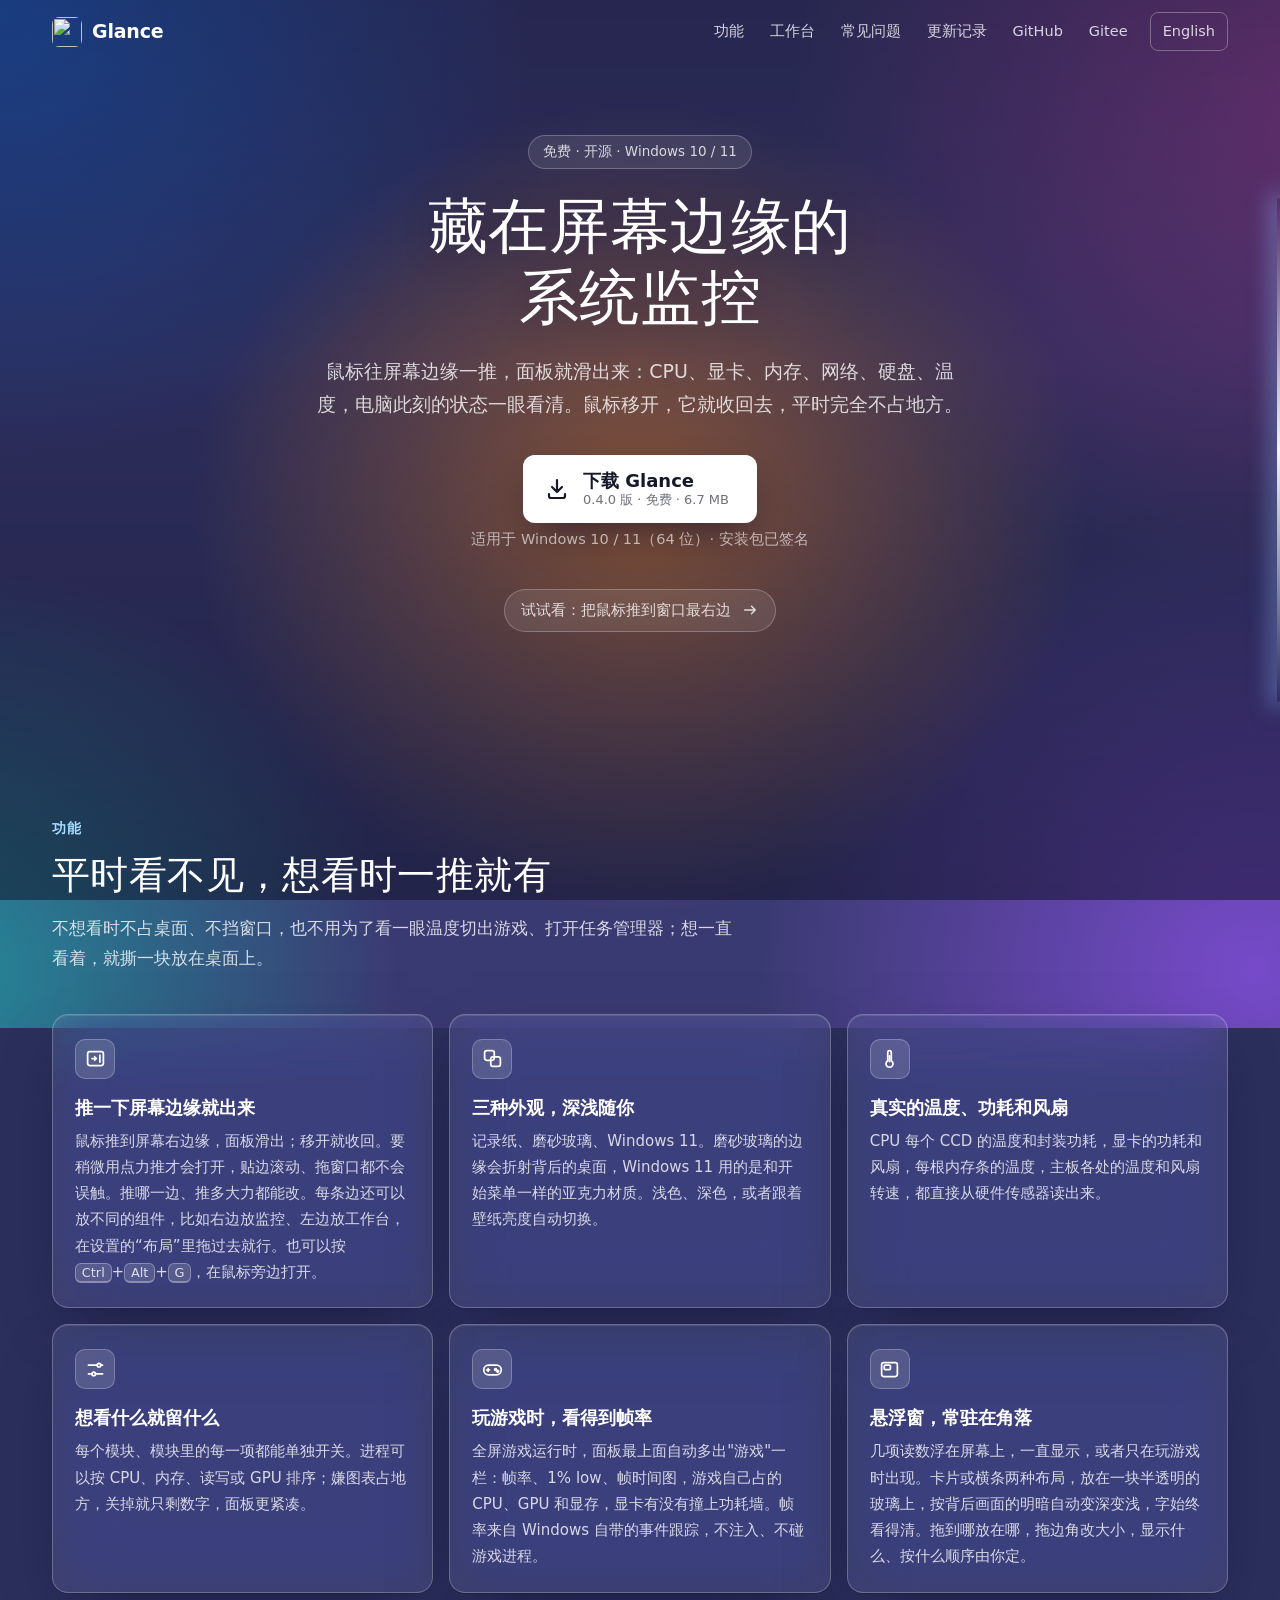
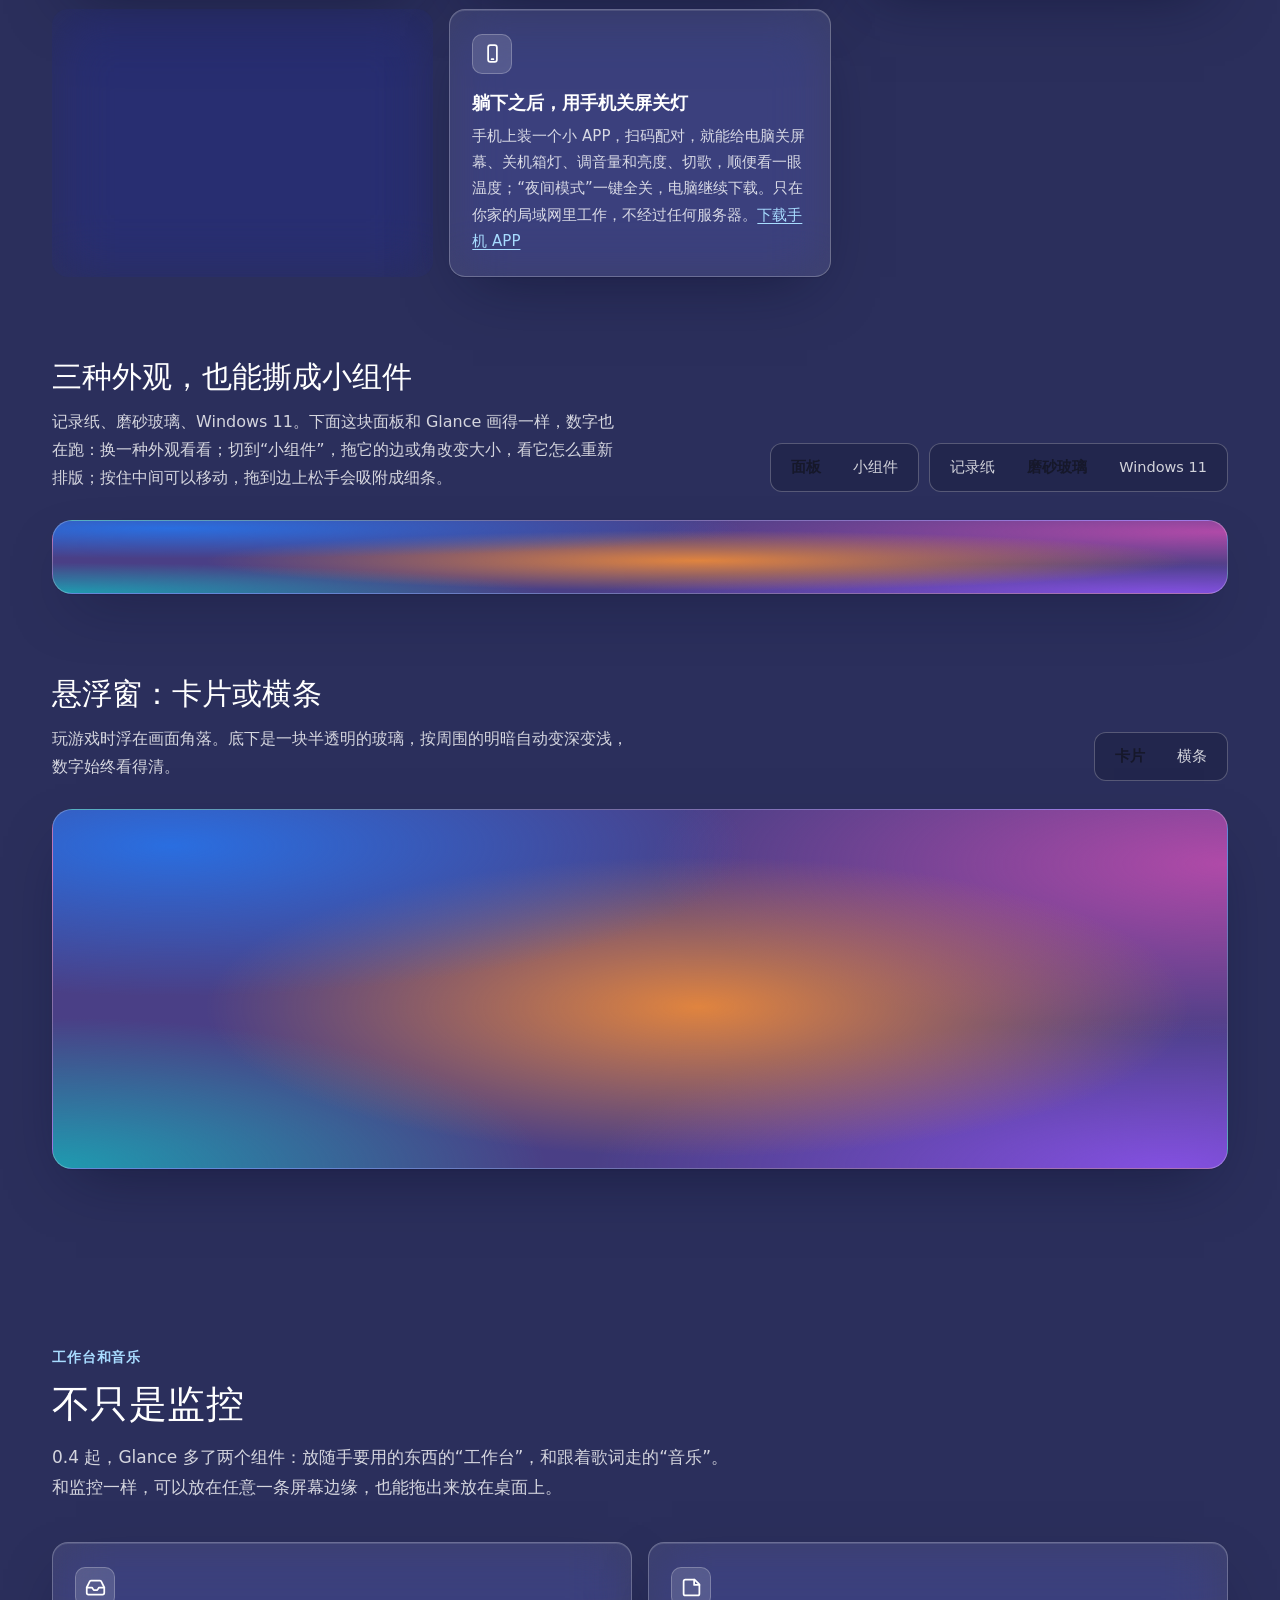
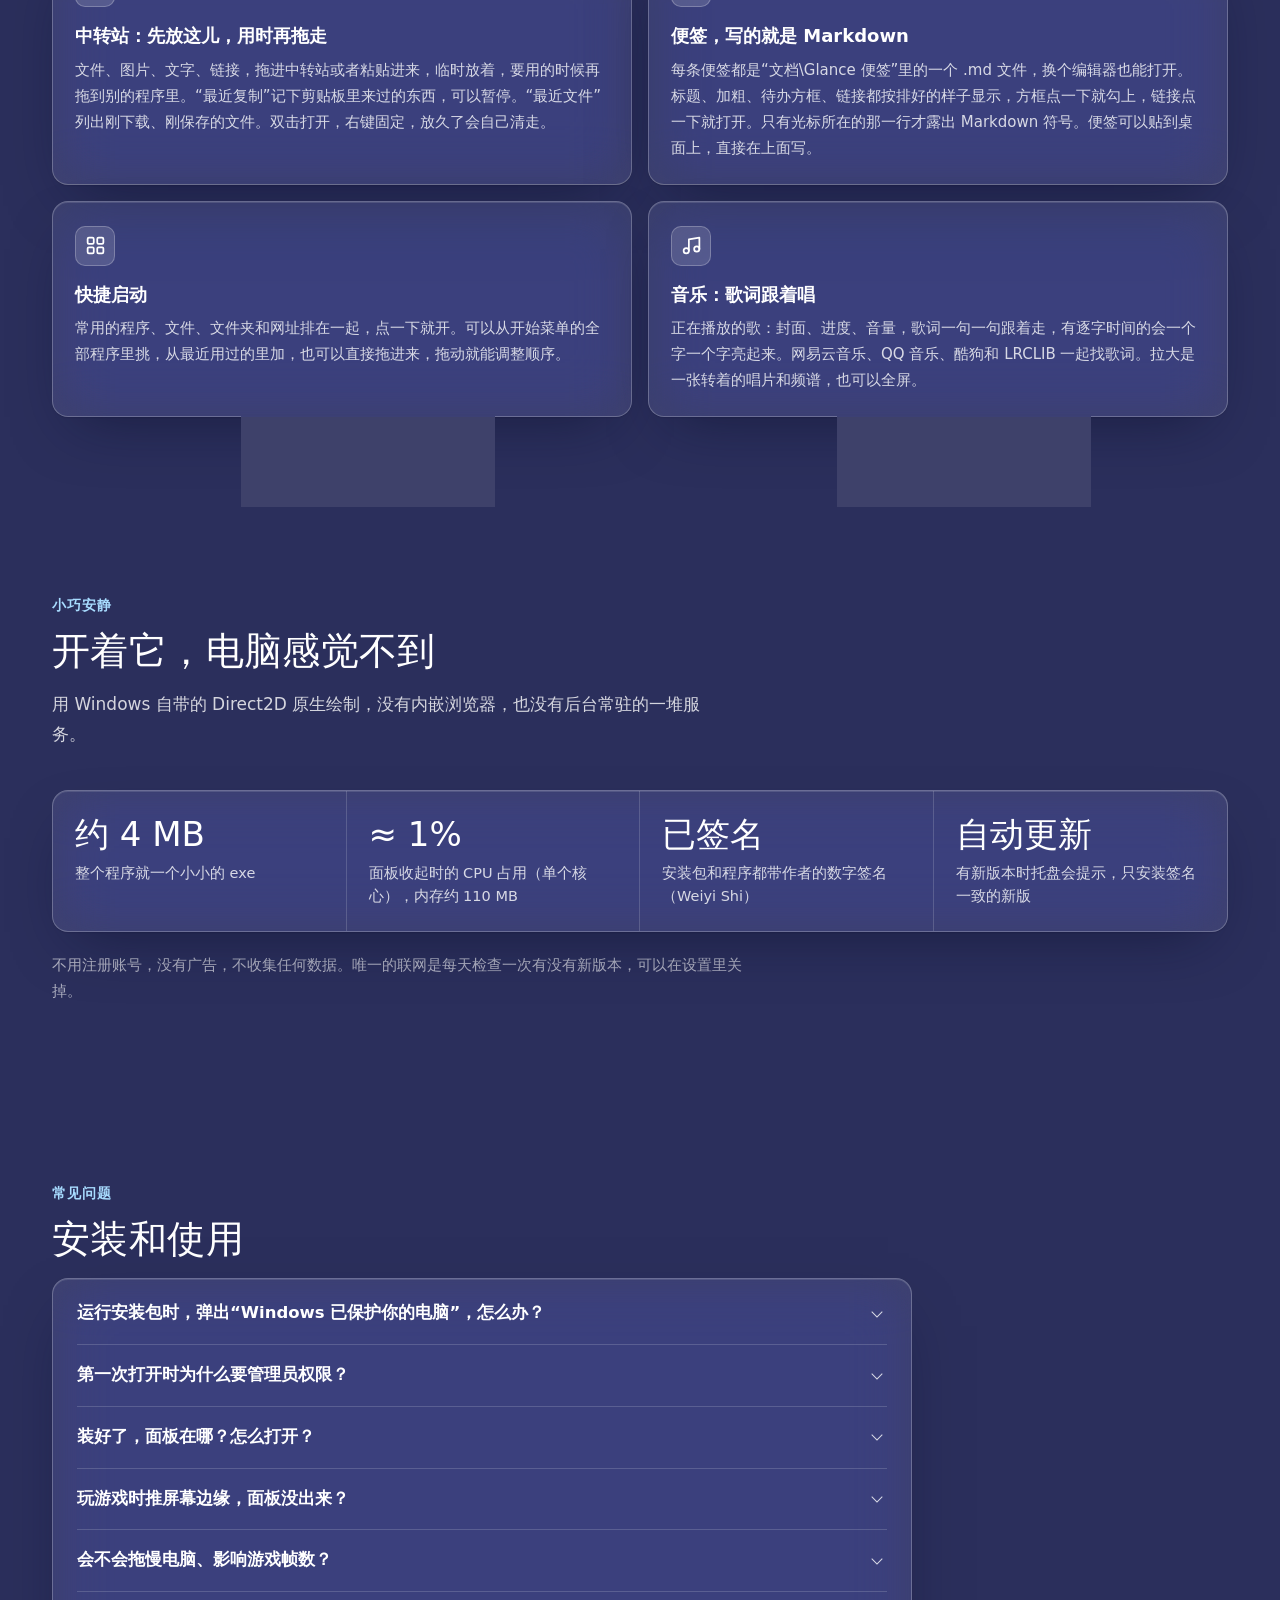
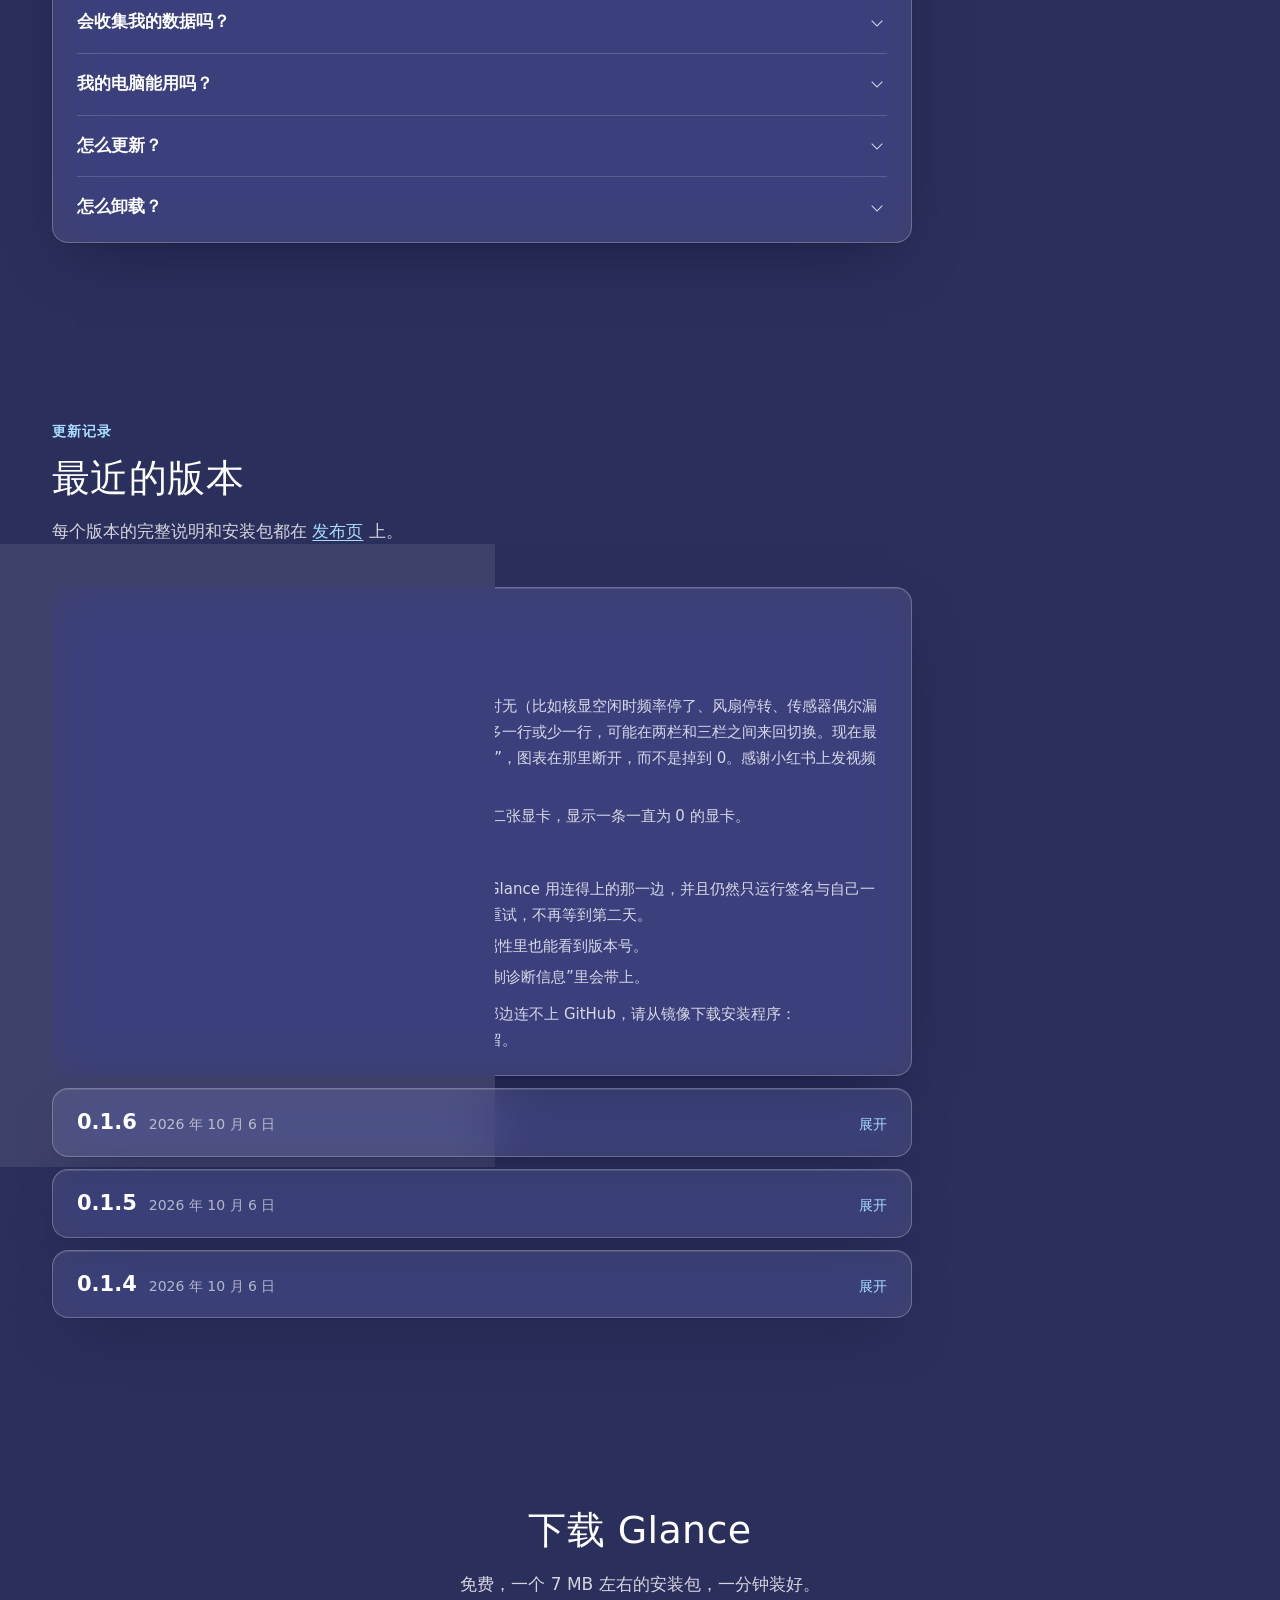
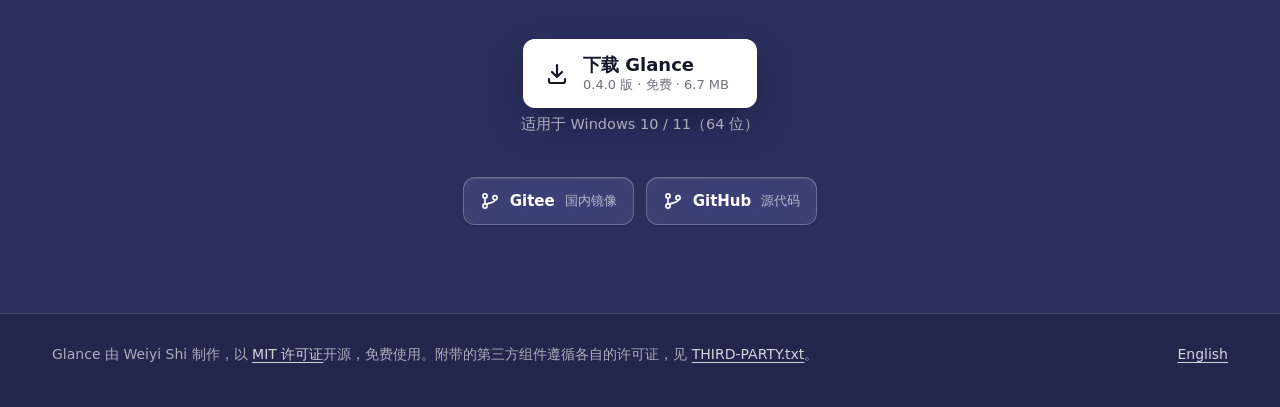
==== website/index.html @ 3aa386a2 "The site tells of the workbench and music: the station, notes, quick launch and what plays, each edg" ====
<!doctype html>
<html lang="zh-CN">
<head>
<meta charset="utf-8">
<meta name="viewport" content="width=device-width, initial-scale=1">
<title>Glance：藏在屏幕边缘的系统监控 · 免费下载</title>
<meta name="description" content="Glance 是一个免费、开源的 Windows 系统监控：鼠标推到屏幕边缘，面板滑出，CPU、显卡、内存、网络、硬盘和温度一眼看清；移开鼠标，面板收回。">
<meta name="theme-color" content="#2b2f5c">
<meta property="og:type" content="website">
<meta property="og:title" content="Glance：藏在屏幕边缘的系统监控">
<meta property="og:description" content="鼠标推到屏幕边缘，面板滑出；移开即收回。免费、开源，适用于 Windows 10 / 11。">
<link rel="icon" href="assets/img/icon.svg" type="image/svg+xml">
<link rel="icon" href="favicon.ico" sizes="32x32">
<link rel="apple-touch-icon" href="apple-touch-icon.png">
<link rel="preload" href="assets/fonts/archivo-600.woff2" as="font" type="font/woff2" crossorigin>
<script src="assets/lang.js?v=1"></script>
<link rel="stylesheet" href="assets/site.css?v=16">
<script src="assets/site.js?v=8" defer></script>
<script src="assets/demo.js?v=7" defer></script>
<script src="assets/widget.js?v=4" defer></script>
<script src="assets/overlay.js?v=4" defer></script>
</head>
<body>
<a class="skip" href="#main">跳到正文</a>

<header class="top">
  <div class="wrap">
    <a class="mark" href="./" aria-label="Glance 首页"><img src="assets/img/icon.svg" alt="" width="32" height="32">Glance</a>
    <nav class="nav" aria-label="页面导航">
      <a class="sec" href="#features">功能</a>
      <a class="sec" href="#workbench">工作台</a>
      <a class="sec" href="#faq">常见问题</a>
      <a class="sec" href="#changelog">更新记录</a>
      <a class="src" href="https://github.com/lulu-loopp/glance" rel="noopener">GitHub</a>
      <a class="src" href="https://gitee.com/lulu-loopp/glance" rel="noopener">Gitee</a>
      <a class="lang" href="en/" hreflang="en" lang="en">English</a>
    </nav>
  </div>
</header>

<main id="main">
  <div class="hero">
    <div class="wrap">
      <div class="hero-text">
        <p class="pill">免费 · 开源 · Windows 10 / 11</p>
        <h1>藏在屏幕边缘的<br>系统监控</h1>
        <p class="lede">鼠标往屏幕边缘一推，面板就滑出来：CPU、显卡、内存、网络、硬盘、温度，电脑此刻的状态一眼看清。鼠标移开，它就收回去，平时完全不占地方。</p>

        <div class="phone" role="note">
          <p><strong>Glance 是 Windows 电脑上的软件</strong>，手机上装不了。把这个网址复制下来，在电脑的浏览器里打开就能下载。</p>
          <span class="url" data-url>本页网址</span>
          <button class="copy" type="button" data-copy>复制网址</button>
          <p class="hint">在小红书里直接点下载一般没反应，用电脑打开最省事。</p>
          <p class="hint">电脑上已经装了 Glance，想用手机遥控它？<a href="app/">下载手机 APP</a></p>
        </div>

        <div class="get">
          <a class="btn btn-main" data-dl="primary" href="https://gitee.com/lulu-loopp/glance/releases">
            <svg viewBox="0 0 24 24" fill="none" stroke="currentColor" stroke-width="2.2" stroke-linecap="round" stroke-linejoin="round" aria-hidden="true"><path d="M12 3v12m0 0-5-5m5 5 5-5M4 17v2a2 2 0 0 0 2 2h12a2 2 0 0 0 2-2v-2"/></svg>
            <span class="t"><b>下载 Glance</b><small data-meta data-version="0.4.0" data-size="6.7 MB">0.4.0 版 · 免费 · 6.7 MB</small></span>
          </a>
          <p class="sys">适用于 Windows 10 / 11（64 位）· 安装包已签名</p>
          <p class="not-windows">Glance 目前只有 Windows 版，这台电脑装不了。可以把这个网址发到 Windows 电脑上再下载。</p>
        </div>
        <p class="try" data-edge-hint><span>试试看：把鼠标推到窗口最右边</span><svg viewBox="0 0 24 24" fill="none" stroke="currentColor" stroke-width="2" stroke-linecap="round" stroke-linejoin="round" aria-hidden="true"><path d="M5 12h14m0 0-5-5m5 5-5 5"/></svg></p>
        <button class="peek" type="button" data-peek>看看面板</button>
      </div>
    </div>
  </div>

  <section id="features">
    <div class="wrap">
      <p class="eyebrow">功能</p>
      <h2>平时看不见，想看时一推就有</h2>
      <p class="sub">不想看时不占桌面、不挡窗口，也不用为了看一眼温度切出游戏、打开任务管理器；想一直看着，就撕一块放在桌面上。</p>

      <ul class="features">
        <li class="feature">
          <div class="ic"><svg viewBox="0 0 24 24" fill="none" stroke="currentColor" stroke-width="2" stroke-linecap="round" stroke-linejoin="round" aria-hidden="true"><rect x="3" y="4" width="18" height="16" rx="2.5"/><path d="M17 8v8"/><path d="M8 12h5m0 0-2-2m2 2-2 2"/></svg></div>
          <h3>推一下屏幕边缘就出来</h3>
          <p>鼠标推到屏幕右边缘，面板滑出；移开就收回。要稍微用点力推才会打开，贴边滚动、拖窗口都不会误触。推哪一边、推多大力都能改。每条边还可以放不同的组件，比如右边放监控、左边放工作台，在设置的“布局”里拖过去就行。也可以按 <kbd>Ctrl</kbd>+<kbd>Alt</kbd>+<kbd>G</kbd>，在鼠标旁边打开。</p>
        </li>
        <li class="feature">
          <div class="ic"><svg viewBox="0 0 24 24" fill="none" stroke="currentColor" stroke-width="2" stroke-linecap="round" stroke-linejoin="round" aria-hidden="true"><rect x="3" y="3" width="11" height="11" rx="2.5"/><rect x="10" y="10" width="11" height="11" rx="2.5"/></svg></div>
          <h3>三种外观，深浅随你</h3>
          <p>记录纸、磨砂玻璃、Windows 11。磨砂玻璃的边缘会折射背后的桌面，Windows 11 用的是和开始菜单一样的亚克力材质。浅色、深色，或者跟着壁纸亮度自动切换。</p>
        </li>
        <li class="feature">
          <div class="ic"><svg viewBox="0 0 24 24" fill="none" stroke="currentColor" stroke-width="2" stroke-linecap="round" stroke-linejoin="round" aria-hidden="true"><path d="M10 14.5V5a2 2 0 1 1 4 0v9.5a4 4 0 1 1-4 0Z"/><path d="M12 15.5V9"/></svg></div>
          <h3>真实的温度、功耗和风扇</h3>
          <p>CPU 每个 CCD 的温度和封装功耗，显卡的功耗和风扇，每根内存条的温度，主板各处的温度和风扇转速，都直接从硬件传感器读出来。</p>
        </li>
        <li class="feature">
          <div class="ic"><svg viewBox="0 0 24 24" fill="none" stroke="currentColor" stroke-width="2" stroke-linecap="round" stroke-linejoin="round" aria-hidden="true"><path d="M4 7h10M18 7h2M4 17h4M12 17h8"/><circle cx="16" cy="7" r="2"/><circle cx="10" cy="17" r="2"/></svg></div>
          <h3>想看什么就留什么</h3>
          <p>每个模块、模块里的每一项都能单独开关。进程可以按 CPU、内存、读写或 GPU 排序；嫌图表占地方，关掉就只剩数字，面板更紧凑。</p>
        </li>
        <li class="feature">
          <div class="ic"><svg viewBox="0 0 24 24" fill="none" stroke="currentColor" stroke-width="2" stroke-linecap="round" stroke-linejoin="round" aria-hidden="true"><rect x="2" y="7" width="20" height="11" rx="5.5"/><path d="M7 11v3M5.5 12.5h3"/><circle cx="15.5" cy="12" r="1"/><circle cx="18" cy="14" r="1"/></svg></div>
          <h3>玩游戏时，看得到帧率</h3>
          <p>全屏游戏运行时，面板最上面自动多出"游戏"一栏：帧率、1% low、帧时间图，游戏自己占的 CPU、GPU 和显存，显卡有没有撞上功耗墙。帧率来自 Windows 自带的事件跟踪，不注入、不碰游戏进程。</p>
        </li>
        <li class="feature">
          <div class="ic"><svg viewBox="0 0 24 24" fill="none" stroke="currentColor" stroke-width="2" stroke-linecap="round" stroke-linejoin="round" aria-hidden="true"><rect x="3" y="4" width="18" height="16" rx="2.5"/><rect x="6" y="7" width="7" height="5" rx="1"/></svg></div>
          <h3>悬浮窗，常驻在角落</h3>
          <p>几项读数浮在屏幕上，一直显示，或者只在玩游戏时出现。卡片或横条两种布局，放在一块半透明的玻璃上，按背后画面的明暗自动变深变浅，字始终看得清。拖到哪放在哪，拖边角改大小，显示什么、按什么顺序由你定。</p>
        </li>
        <li class="feature">
          <div class="ic"><svg viewBox="0 0 24 24" fill="none" stroke="currentColor" stroke-width="2" stroke-linecap="round" stroke-linejoin="round" aria-hidden="true"><path d="M21 4v16"/><rect x="11" y="4" width="7" height="16" rx="2"/><rect x="2" y="9" width="7" height="6" rx="1.5"/></svg></div>
          <h3>撕一块放在桌面上</h3>
          <p>把面板从屏幕边缘拖开，它就变成留在桌面上的小组件。拖边角改大小，内容跟着空间重新排版，各种形态之间平滑过渡。拖到屏幕边上会提示停靠位置，松手就贴上去；甩出屏幕就收起。重启后还在原处。</p>
        </li>
        <li class="feature">
          <div class="ic"><svg viewBox="0 0 24 24" fill="none" stroke="currentColor" stroke-width="2" stroke-linecap="round" stroke-linejoin="round" aria-hidden="true"><rect x="7" y="2.5" width="10" height="19" rx="2.5"/><path d="M11 18.5h2"/></svg></div>
          <h3>躺下之后，用手机关屏关灯</h3>
          <p>手机上装一个小 APP，扫码配对，就能给电脑关屏幕、关机箱灯、调音量和亮度、切歌，顺便看一眼温度；“夜间模式”一键全关，电脑继续下载。只在你家的局域网里工作，不经过任何服务器。<a href="app/">下载手机 APP</a></p>
        </li>
      </ul>

      <div class="looks">
        <div class="looks-text">
          <div>
            <h3>三种外观，也能撕成小组件</h3>
            <p>记录纸、磨砂玻璃、Windows 11。下面这块面板和 Glance 画得一样，数字也在跑：换一种外观看看；切到“小组件”，拖它的边或角改变大小，看它怎么重新排版；按住中间可以移动，拖到边上松手会吸附成细条。</p>
          </div>
          <div class="segs">
          <div class="seg" role="group" aria-label="面板还是小组件" data-shape>
          <button type="button" data-shape="panel" aria-pressed="true">面板</button>
          <button type="button" data-shape="widget" aria-pressed="false">小组件</button>
          </div>
          <div class="seg" role="group" data-looks>
          <button type="button" data-look="paper" aria-pressed="false">记录纸</button>
          <button type="button" data-look="glass" aria-pressed="true">磨砂玻璃</button>
          <button type="button" data-look="win11" aria-pressed="false">Windows 11</button>
          </div>
          </div>
        </div>
        <div class="stage" data-demo></div>
        <div class="stage desk" data-widget aria-label="可调整大小的小组件演示" hidden></div>
      </div>

      <div class="looks">
        <div class="looks-text">
          <div>
            <h3>悬浮窗：卡片或横条</h3>
            <p>玩游戏时浮在画面角落。底下是一块半透明的玻璃，按周围的明暗自动变深变浅，数字始终看得清。</p>
          </div>
          <div class="seg" role="group" data-overlay-layout>
          <button type="button" data-layout="card" aria-pressed="true">卡片</button>
          <button type="button" data-layout="strip" aria-pressed="false">横条</button>
          </div>
        </div>
        <div class="stage scene" data-overlay-stage></div>
      </div>

    </div>
  </section>

  <section id="workbench">
    <div class="wrap">
      <p class="eyebrow">工作台和音乐</p>
      <h2>不只是监控</h2>
      <p class="sub">0.4 起，Glance 多了两个组件：放随手要用的东西的“工作台”，和跟着歌词走的“音乐”。和监控一样，可以放在任意一条屏幕边缘，也能拖出来放在桌面上。</p>

      <ul class="features pairs">
        <li class="feature">
          <div class="ic"><svg viewBox="0 0 24 24" fill="none" stroke="currentColor" stroke-width="2" stroke-linecap="round" stroke-linejoin="round" aria-hidden="true"><polyline points="22 12 16 12 14 15 10 15 8 12 2 12"/><path d="M5.45 5.11 2 12v6a2 2 0 0 0 2 2h16a2 2 0 0 0 2-2v-6l-3.45-6.89A2 2 0 0 0 16.76 4H7.24a2 2 0 0 0-1.79 1.11z"/></svg></div>
          <h3>中转站：先放这儿，用时再拖走</h3>
          <p>文件、图片、文字、链接，拖进中转站或者粘贴进来，临时放着，要用的时候再拖到别的程序里。“最近复制”记下剪贴板里来过的东西，可以暂停。“最近文件”列出刚下载、刚保存的文件。双击打开，右键固定，放久了会自己清走。</p>
        </li>
        <li class="feature">
          <div class="ic"><svg viewBox="0 0 24 24" fill="none" stroke="currentColor" stroke-width="2" stroke-linecap="round" stroke-linejoin="round" aria-hidden="true"><path d="M15.5 3H5a2 2 0 0 0-2 2v14c0 1.1.9 2 2 2h14a2 2 0 0 0 2-2V8.5L15.5 3Z"/><path d="M15 3v6h6"/></svg></div>
          <h3>便签，写的就是 Markdown</h3>
          <p>每条便签都是“文档\Glance 便签”里的一个 .md 文件，换个编辑器也能打开。标题、加粗、待办方框、链接都按排好的样子显示，方框点一下就勾上，链接点一下就打开。只有光标所在的那一行才露出 Markdown 符号。便签可以贴到桌面上，直接在上面写。</p>
        </li>
        <li class="feature">
          <div class="ic"><svg viewBox="0 0 24 24" fill="none" stroke="currentColor" stroke-width="2" stroke-linecap="round" stroke-linejoin="round" aria-hidden="true"><rect x="3" y="3" width="7" height="7" rx="1.5"/><rect x="14" y="3" width="7" height="7" rx="1.5"/><rect x="3" y="14" width="7" height="7" rx="1.5"/><rect x="14" y="14" width="7" height="7" rx="1.5"/></svg></div>
          <h3>快捷启动</h3>
          <p>常用的程序、文件、文件夹和网址排在一起，点一下就开。可以从开始菜单的全部程序里挑，从最近用过的里加，也可以直接拖进来，拖动就能调整顺序。</p>
        </li>
        <li class="feature">
          <div class="ic"><svg viewBox="0 0 24 24" fill="none" stroke="currentColor" stroke-width="2" stroke-linecap="round" stroke-linejoin="round" aria-hidden="true"><path d="M9 18V5l12-2v13"/><circle cx="6" cy="18" r="3"/><circle cx="18" cy="16" r="3"/></svg></div>
          <h3>音乐：歌词跟着唱</h3>
          <p>正在播放的歌：封面、进度、音量，歌词一句一句跟着走，有逐字时间的会一个字一个字亮起来。网易云音乐、QQ 音乐、酷狗和 LRCLIB 一起找歌词。拉大是一张转着的唱片和频谱，也可以全屏。</p>
        </li>
      </ul>
    </div>
  </section>

  <section class="band" id="quiet">
    <div class="wrap">
      <p class="eyebrow">小巧安静</p>
      <h2>开着它，电脑感觉不到</h2>
      <p class="sub">用 Windows 自带的 Direct2D 原生绘制，没有内嵌浏览器，也没有后台常驻的一堆服务。</p>
      <dl class="stats">
        <div><dt>约 4 MB</dt><dd>整个程序就一个小小的 exe</dd></div>
        <div><dt>≈ 1%</dt><dd>面板收起时的 CPU 占用（单个核心），内存约 110 MB</dd></div>
        <div><dt>已签名</dt><dd>安装包和程序都带作者的数字签名（Weiyi Shi）</dd></div>
        <div><dt>自动更新</dt><dd>有新版本时托盘会提示，只安装签名一致的新版</dd></div>
      </dl>
      <p class="quiet-note">不用注册账号，没有广告，不收集任何数据。唯一的联网是每天检查一次有没有新版本，可以在设置里关掉。</p>
    </div>
  </section>

  <section id="faq">
    <div class="wrap">
      <p class="eyebrow">常见问题</p>
      <h2>安装和使用</h2>
      <div class="faq">
        <details>
          <summary>运行安装包时，弹出“Windows 已保护你的电脑”，怎么办？</summary>
          <div class="a">
            <p>点提示里的 <strong>更多信息</strong>，再点 <strong>仍要运行</strong> 就行。</p>
            <p>这是 Windows SmartScreen 对下载量还不多的新软件的例行提示，不代表安装包有问题。Glance 的安装包带有作者的数字签名（发布者：Weiyi Shi，通过微软的 Artifact Signing 签发）：右键安装包 → 属性 → 数字签名，就能看到。下载的人多了，这个提示会慢慢消失。</p>
            <p>请只从本页、GitHub 或 Gitee 下载。别人转发的安装包，签名对不上就不要运行。</p>
          </div>
        </details>
        <details>
          <summary>第一次打开时为什么要管理员权限？</summary>
          <div class="a">
            <p>读取 CPU 温度、功耗和风扇转速需要直接访问硬件，Glance 通过安装时一并装好的 <a href="https://github.com/namazso/PawnIO" rel="noopener">PawnIO</a> 驱动来读（它同样有签名，并且开源）。只在第一次启动时询问一次，之后打开不再弹窗，也可以设为开机自动启动。</p>
          </div>
        </details>
        <details>
          <summary>装好了，面板在哪？怎么打开？</summary>
          <div class="a">
            <p>Glance 启动后不会弹出窗口，它待在两个地方：</p>
            <ul>
              <li><strong>屏幕右边缘</strong>：鼠标往右边缘推一下，面板滑出；移开鼠标就收回。</li>
              <li><strong>任务栏右下角的托盘</strong>：鼠标悬停能看到简要读数，右键打开设置。图标可能收在 <strong>^</strong> 里。</li>
            </ul>
            <p>任何时候按 <kbd>Ctrl</kbd>+<kbd>Alt</kbd>+<kbd>G</kbd> 都能打开或收起。想让面板一直显示，点面板底栏的图钉；固定后还能按住面板把它拖到任何位置，拖边角调整大小。推哪一边、推多大力、面板出现在哪，都可以在 设置 → 呼出 里改。</p>
          </div>
        </details>
        <details>
          <summary>玩游戏时推屏幕边缘，面板没出来？</summary>
          <div class="a">
            <p>多半是游戏开着 <strong>独占全屏</strong>。这种模式下游戏独占整块屏幕，别的程序（包括 Glance）都盖不上去。</p>
            <p>在游戏的 画面 / 显示 设置里，把显示模式改成 <strong>无边框窗口</strong>（也可能叫“窗口化全屏”“无边框全屏”或 Borderless），面板就能正常滑出了。在 Windows 10 / 11 上，无边框和独占全屏的帧数通常差别不大。</p>
          </div>
        </details>
        <details>
          <summary>会不会拖慢电脑、影响游戏帧数？</summary>
          <div class="a">
            <p>几乎感觉不到。面板收起时，Glance 约占 110 MB 内存，CPU 占用约为单个核心的 1%。读数默认每秒刷新一次，想更省可以在设置里调慢。</p>
          </div>
        </details>
        <details>
          <summary>会收集我的数据吗？</summary>
          <div class="a">
            <p>不会。不用注册，没有广告，不上传任何东西。Glance 唯一的联网，是每天向 GitHub 和 Gitee 问一次有没有新版本，这项检查在设置里可以关掉。代码全部开源，谁都可以查。</p>
          </div>
        </details>
        <details>
          <summary>我的电脑能用吗？</summary>
          <div class="a">
            <p>Windows 10 和 11 的 64 位系统都能用。CPU 支持 AMD Ryzen 和 Intel Core；主板传感器支持 ITE 和 Nuvoton 芯片；NVIDIA 和 AMD 独立显卡能显示功耗。笔记本的主板温度由笔记本自己的控制器管着，暂时显示不了；风扇目前只有华硕笔记本能显示；电池的充放电功率和健康度所有笔记本都能看。目前没有 Mac 版。</p>
            <p>读数不对或少了什么，欢迎到 <a href="https://gitee.com/lulu-loopp/glance/issues" rel="noopener">Gitee</a> 或 <a href="https://github.com/lulu-loopp/glance/issues" rel="noopener">GitHub</a> 反馈：在 设置 → 诊断信息 里点“复制”，直接粘贴进去就行，里面不含路径和用户名。</p>
          </div>
        </details>
        <details>
          <summary>怎么更新？</summary>
          <div class="a">
            <p>Glance 每天自己检查一次，有新版本时托盘会提示，在设置里点“更新”即可。它只会运行签名与自己一致的安装包。也可以随时来这里下载新版，直接覆盖安装，设置会保留。</p>
          </div>
        </details>
        <details>
          <summary>怎么卸载？</summary>
          <div class="a">
            <p>和其他软件一样：Windows 设置 → 应用 → 已安装的应用，找到 Glance 卸载；或者在 Glance 的 设置 → 系统 → 卸载 Glance。</p>
            <p>卸载会删除程序、它的计划任务和设置，并询问要不要一起卸载 PawnIO 驱动。别的监控软件也可能在用这个驱动，不确定的话可以留着。</p>
          </div>
        </details>
      </div>
    </div>
  </section>

  <section class="band" id="changelog">
    <div class="wrap">
      <p class="eyebrow">更新记录</p>
      <h2>最近的版本</h2>
      <p class="sub">每个版本的完整说明和安装包都在 <a data-dl="all" href="https://gitee.com/lulu-loopp/glance/releases">发布页</a> 上。</p>
      <div class="log" data-changelog>
        <article class="release">
          <span class="head" data-more="展开" data-less="收起"><span class="v">0.1.7</span><span class="d">2026 年 10 月 6 日</span><span class="tag">最新</span></span>
          <div class="notes">
            <h4>修复</h4>
            <ul>
              <li>面板每次打开的形状保持一致。有些读数会随硬件状态时有时无（比如核显空闲时频率停了、风扇停转、传感器偶尔漏读、电池一时没有回应），以前每出现或消失一项，面板就多一行或少一行，可能在两栏和三栏之间来回切换。现在最近几分钟内读到过的项目会一直保留位置，读不到时显示“—”，图表在那里断开，而不是掉到 0。感谢小红书上发视频反馈的朋友。</li>
              <li>虚拟显示器（Parsec、串流软件等）的适配器不再被当成第二张显卡，显示一条一直为 0 的显卡。</li>
            </ul>
            <h4>改进</h4>
            <ul>
              <li>更新也会从 Gitee 镜像获取，GitHub 连不上时也能收到。Glance 用连得上的那一边，并且仍然只运行签名与自己一致、版本与宣称一致的安装程序。检查更新失败后一小时内重试，不再等到第二天。</li>
              <li>设置里“检查更新”下方显示当前版本，glance.exe 的文件属性里也能看到版本号。</li>
              <li>如果面板打开期间形状发生变化，Glance 会记进日志，“复制诊断信息”里会带上。</li>
            </ul>
            <p>升级：0.1.4 到 0.1.6 会通过 GitHub 提示这次更新。如果你那边连不上 GitHub，请从镜像下载安装程序：<a href="https://gitee.com/lulu-loopp/glance/releases" rel="noopener">https://gitee.com/lulu-loopp/glance/releases</a> 。设置会保留。</p>
          </div>
        </article>
        <details class="release">
          <summary><span class="head" data-more="展开" data-less="收起"><span class="v">0.1.6</span><span class="d">2026 年 10 月 6 日</span></span></summary>
          <div class="notes">
            <h4>修复</h4>
            <ul>
              <li>面板打开后不再变来变去。有些读数会时有时无（比如显卡风扇停转又启动、传感器偶尔漏读一次），面板之前每次都会重新排版，在缩放比例较高的屏幕上可能在不同栏数或缩放之间来回切换。现在面板会保持打开时的形状：栏数不变，打开期间各部分只会变高、不会变矮。感谢小红书上反馈这个问题的朋友。</li>
            </ul>
            <p>升级：0.1.4 及以后的版本会自己提示这次更新；更早的版本请运行一次本安装程序，设置会保留。</p>
          </div>
        </details>
        <details class="release">
          <summary><span class="head" data-more="展开" data-less="收起"><span class="v">0.1.5</span><span class="d">2026 年 10 月 6 日</span></span></summary>
          <div class="notes">
            <h4>变更</h4>
            <ul>
              <li>托盘图标的悬停读数改为分栏对齐：名称在左，占用和温度各自对齐，中英文都一样。</li>
            </ul>
            <h4>新增</h4>
            <ul>
              <li>日志文件 <code>glance.log</code>，位于设置旁边的 <code>%APPDATA%\dev.weiyi.glance</code>。记录崩溃、显卡设备丢失、设置保存失败、更新的每一步（发现新版本、下载、被拒绝及原因、启动安装程序）、PawnIO 驱动缺失、快捷键被占用。只保留最近 200 行，重复出现的消息只计数不重复写入，路径中的用户名一律写成 <code>&lt;user&gt;</code>。“设置 → 诊断信息”现在会附上最近的日志；卸载时日志随设置一起删除。</li>
            </ul>
            <p>升级：0.1.4 会自己提示这次更新（一天之内，或下次启动时）；更早的版本请运行一次本安装程序，设置会保留。</p>
          </div>
        </details>
        <details class="release">
          <summary><span class="head" data-more="展开" data-less="收起"><span class="v">0.1.4</span><span class="d">2026 年 10 月 6 日</span></span></summary>
          <div class="notes">
            <h4>新增</h4>
            <ul>
              <li><strong>自动更新</strong>：Glance 每天向 GitHub 查询一次是否有新版本（设置 → 系统 → 检查更新，默认开启，可以关闭；这是 Glance 唯一的联网行为）。有新版本时托盘会提示，设置中会出现更新按钮；Glance 下载安装程序后，只有确认其签名与当前 Glance 出自同一发布者，才会运行它。</li>
              <li><strong>Ctrl+Alt+G</strong>：在鼠标所在位置打开面板，再按一次收起（设置 → 呼出）。</li>
              <li><strong>固定面板</strong>：点面板底栏的图钉，面板会一直显示，方便边做别的事边看；固定后可以按住面板拖到任何位置（包括另一块屏幕），拖边角调整大小。</li>
              <li><strong>托盘悬停读数</strong>：鼠标悬停在托盘图标上，会显示 CPU、显卡和内存的简要读数。</li>
              <li><strong>过热提醒</strong>（默认关闭；设置 → 数据）：CPU 或显卡持续 30 秒达到温度警示值时，托盘会弹出提醒。</li>
              <li><strong>诊断信息</strong>（设置 → 系统 → 复制）：把 Glance 识别到的硬件和读数情况复制到剪贴板，可直接粘贴到 issue，不包含路径或用户名。</li>
            </ul>
            <h4>修复</h4>
            <ul>
              <li>安装在 Program Files 以外（例如 <code>D:\Glance</code>）时，再次运行安装程序会更新原位置；之前会默认装到 Program Files，可能多出一份。</li>
              <li>磨砂玻璃边缘延伸到背景范围之外时不再发暗。</li>
            </ul>
            <p>升级：从 0.1.3 及更早版本升级，请运行一次本安装程序覆盖安装，设置会保留。此后 Glance 会自己提示更新。</p>
          </div>
        </details>
      </div>
    </div>
  </section>

  <section class="again" id="download">
    <div class="wrap">
      <h2>下载 Glance</h2>
      <p class="sub">免费，一个 7 MB 左右的安装包，一分钟装好。</p>
      <div class="phone" role="note">
        <p><strong>这是 Windows 电脑上的软件</strong>，手机上装不了。复制网址，到电脑上打开下载。</p>
        <span class="url" data-url>本页网址</span>
        <button class="copy" type="button" data-copy>复制网址</button>
      </div>
      <div class="get">
        <a class="btn btn-main" data-dl="primary" href="https://gitee.com/lulu-loopp/glance/releases">
          <svg viewBox="0 0 24 24" fill="none" stroke="currentColor" stroke-width="2.2" stroke-linecap="round" stroke-linejoin="round" aria-hidden="true"><path d="M12 3v12m0 0-5-5m5 5 5-5M4 17v2a2 2 0 0 0 2 2h12a2 2 0 0 0 2-2v-2"/></svg>
          <span class="t"><b>下载 Glance</b><small data-meta data-version="0.4.0" data-size="6.7 MB">0.4.0 版 · 免费 · 6.7 MB</small></span>
        </a>
        <p class="sys">适用于 Windows 10 / 11（64 位）</p>
      </div>
      <div class="links">
        <a class="repo" href="https://gitee.com/lulu-loopp/glance" rel="noopener">
          <svg viewBox="0 0 24 24" fill="none" stroke="currentColor" stroke-width="2" stroke-linecap="round" stroke-linejoin="round" aria-hidden="true"><circle cx="6" cy="6" r="2.5"/><circle cx="6" cy="18" r="2.5"/><circle cx="18" cy="8" r="2.5"/><path d="M6 8.5v7M18 10.5c0 4-6 3-11 5.5"/></svg>
          Gitee <small>国内镜像</small></a>
        <a class="repo" href="https://github.com/lulu-loopp/glance" rel="noopener">
          <svg viewBox="0 0 24 24" fill="none" stroke="currentColor" stroke-width="2" stroke-linecap="round" stroke-linejoin="round" aria-hidden="true"><circle cx="6" cy="6" r="2.5"/><circle cx="6" cy="18" r="2.5"/><circle cx="18" cy="8" r="2.5"/><path d="M6 8.5v7M18 10.5c0 4-6 3-11 5.5"/></svg>
          GitHub <small>源代码</small></a>
      </div>
    </div>
  </section>
</main>

<footer>
  <div class="wrap">
    <p>Glance 由 Weiyi Shi 制作，以 <a href="https://github.com/lulu-loopp/glance/blob/main/LICENSE" rel="noopener">MIT 许可证</a>开源，免费使用。附带的第三方组件遵循各自的许可证，见 <a href="https://github.com/lulu-loopp/glance/blob/main/licenses/THIRD-PARTY.txt" rel="noopener">THIRD-PARTY.txt</a>。</p>
    <p><a href="en/" hreflang="en" lang="en">English</a></p>
  </div>
</footer>
<div class="edge-glow" data-edge aria-hidden="true"></div>
<aside class="drawer" data-drawer aria-hidden="true" aria-label="Glance 面板演示"><div data-demo></div></aside>
</body>
</html>
---- website/assets/site.css ----
/* Glance download site. The page is a desktop: the wallpaper Glance's own
   pictures are drawn over, and on it, frosted glass like the panel's. */

@font-face {
  font-family: "Archivo";
  src: url("fonts/archivo-600.woff2") format("woff2");
  font-weight: 600;
  font-style: normal;
  font-display: swap;
  unicode-range: U+0020-007E, U+00B0, U+00B7, U+2013-2014, U+2019, U+2192;
}

:root {
  color-scheme: dark;
  --ink: #ffffff;
  --ink-2: rgba(255, 255, 255, 0.8);
  --ink-3: rgba(255, 255, 255, 0.62);
  --line: rgba(255, 255, 255, 0.16);
  --line-strong: rgba(255, 255, 255, 0.3);
  --glass: rgba(255, 255, 255, 0.09);
  --glass-strong: rgba(255, 255, 255, 0.14);
  --glass-edge: rgba(255, 255, 255, 0.24);
  --link: #a8dcff;
  --button: #ffffff;
  --button-ink: #16182a;
  --shadow: 0 1px 1px rgba(10, 12, 40, 0.12), 0 24px 60px -24px rgba(10, 12, 40, 0.55);
  --radius: 16px;
  --sans: "Segoe UI Variable Text", "Segoe UI", -apple-system, BlinkMacSystemFont,
    "PingFang SC", "Hiragino Sans GB", "Microsoft YaHei UI", "Microsoft YaHei",
    "Noto Sans CJK SC", "Source Han Sans SC", system-ui, sans-serif;
  --display: "Segoe UI Variable Display", "Segoe UI", -apple-system, BlinkMacSystemFont,
    "PingFang SC", "Hiragino Sans GB", "Microsoft YaHei UI", "Microsoft YaHei",
    "Noto Sans CJK SC", "Source Han Sans SC", system-ui, sans-serif;
}

*, *::before, *::after { box-sizing: border-box; }

/* No scrollbar at the window's edge: the edge is where the panel comes from,
   and the pointer pushed against it must meet the page, not a scrollbar. */
html { -webkit-text-size-adjust: 100%; scroll-behavior: smooth; background: #2b2f5c; scrollbar-width: none; }
html::-webkit-scrollbar { display: none; }
@media (prefers-reduced-motion: reduce) { html { scroll-behavior: auto; } }

body {
  margin: 0;
  color: var(--ink);
  font-family: var(--sans);
  font-size: 16px;
  line-height: 1.75;
  -webkit-font-smoothing: antialiased;
  overflow-x: hidden;
}
html[lang="en"] body { line-height: 1.6; }

/* The wallpaper: the blue, orange and violet of the pictures, held still
   behind the page as the desktop is behind the panel. */
body::before {
  content: "";
  position: fixed;
  inset: -10vmax;
  z-index: -1;
  background:
    radial-gradient(60vmax 50vmax at 8% 12%, #1d5fd0 0%, transparent 70%),
    radial-gradient(50vmax 45vmax at 50% 55%, #c7733a 0%, transparent 70%),
    radial-gradient(60vmax 55vmax at 95% 20%, #9a3f9e 0%, transparent 70%),
    radial-gradient(55vmax 50vmax at 90% 95%, #7a48d6 0%, transparent 70%),
    radial-gradient(50vmax 45vmax at 5% 95%, #1c8a9c 0%, transparent 70%),
    #3a3a78;
  filter: saturate(0.9);
}
/* A veil over it, so text reads anywhere on it. */
body::after {
  content: "";
  position: fixed;
  inset: 0;
  z-index: -1;
  background: linear-gradient(180deg, rgba(12, 14, 34, 0.42), rgba(12, 14, 34, 0.3) 40%, rgba(12, 14, 34, 0.5));
  pointer-events: none;
}

img { display: block; max-width: 100%; height: auto; }
a { color: var(--link); text-underline-offset: 3px; text-decoration-thickness: 1px; }
a:hover { text-decoration-thickness: 2px; }
code { font-family: ui-monospace, "Cascadia Mono", Consolas, monospace; font-size: 0.9em;
  background: var(--glass-strong); padding: 0.1em 0.35em; border-radius: 5px; }
kbd { font-family: var(--sans); font-size: 0.86em; padding: 0.05em 0.45em; border-radius: 6px;
  border: 1px solid var(--line-strong); border-bottom-width: 2px; background: var(--glass-strong);
  white-space: nowrap; }

:focus-visible { outline: 2px solid #ffffff; outline-offset: 3px; border-radius: 6px; }

.wrap { width: 100%; max-width: 1240px; margin: 0 auto; padding: 0 16px; }
@media (min-width: 720px) { .wrap { padding: 0 32px; } }

.skip { position: absolute; left: -9999px; }
.skip:focus { left: 16px; top: 12px; z-index: 10; background: #20223f; padding: 6px 12px; }

/* Frosted glass, as the panel's lanes. */
.glass, .feature, .stats, .faq, .release, .phone, .repo, .top-bar {
  background: var(--glass);
  border: 1px solid var(--glass-edge);
  -webkit-backdrop-filter: blur(28px) saturate(150%);
  backdrop-filter: blur(28px) saturate(150%);
  box-shadow: inset 0 1px 0 rgba(255, 255, 255, 0.12), var(--shadow);
}

/* ---------- header ---------- */
.top { position: sticky; top: 0; z-index: 5; padding: 12px 0; }
.top .wrap { display: flex; align-items: center; justify-content: space-between; gap: 16px; }
.top::before { content: ""; position: absolute; inset: 0; z-index: -1;
  background: rgba(20, 22, 48, 0.28); border-bottom: 1px solid var(--line);
  -webkit-backdrop-filter: blur(24px) saturate(150%); backdrop-filter: blur(24px) saturate(150%);
  opacity: 0; transition: opacity .2s; }
.top.scrolled::before { opacity: 1; }
.mark { display: inline-flex; align-items: center; gap: 10px; color: var(--ink);
  text-decoration: none; font-family: "Archivo", var(--sans); font-weight: 600; font-size: 19px;
  letter-spacing: -0.01em; }
.mark img { width: 30px; height: 30px; border-radius: 7px; }
.nav { display: flex; align-items: center; gap: 2px; font-size: 14.5px; }
.nav a { color: var(--ink-2); text-decoration: none; padding: 6px 12px; border-radius: 8px; }
.nav a:hover { color: var(--ink); background: var(--glass-strong); }
.nav .lang { border: 1px solid var(--line-strong); margin-left: 8px; }
@media (max-width: 719px) { .nav .sec { display: none; } }

/* ---------- hero ---------- */
.hero { padding: 40px 0 64px; text-align: center; }
@media (min-width: 900px) { .hero { padding: 72px 0 96px; } }
.hero-text { max-width: 760px; margin: 0 auto; }
.pill { display: inline-block; margin: 0 0 22px; padding: 4px 14px; border-radius: 999px;
  font-size: 13.5px; color: var(--ink-2); background: var(--glass); border: 1px solid var(--glass-edge);
  -webkit-backdrop-filter: blur(20px); backdrop-filter: blur(20px); }
.hero h1 { font-family: var(--display); font-weight: 500; margin: 0;
  font-size: clamp(34px, 6vw, 60px); line-height: 1.18; letter-spacing: 0.01em;
  text-shadow: 0 2px 30px rgba(10, 12, 40, 0.25); }
html[lang="en"] .hero h1, html[lang="en"] h2 { font-weight: 600; }
html[lang="en"] .hero h1 { letter-spacing: -0.025em; line-height: 1.08; }
.lede { margin: 22px auto 0; font-size: clamp(16.5px, 2.1vw, 19px); color: var(--ink-2); max-width: 34em; }

.get { margin-top: 34px; }
.btn { display: inline-flex; align-items: center; gap: 14px; text-decoration: none;
  border-radius: 12px; transition: background-color .15s, transform .15s, box-shadow .15s; }
.btn-main { background: var(--button); color: var(--button-ink); padding: 14px 28px 14px 22px;
  box-shadow: 0 1px 0 rgba(255, 255, 255, 0.6) inset, 0 16px 40px -14px rgba(8, 10, 40, 0.7); text-align: left; }
.btn-main:hover { background: rgba(255, 255, 255, 0.9); transform: translateY(-1px); }
.btn-main:active { transform: translateY(0); background: rgba(255, 255, 255, 0.82); }
.btn-main svg { width: 24px; height: 24px; flex: none; }
.btn-main .t { display: flex; flex-direction: column; line-height: 1.3; }
.btn-main .t b { font-size: 18px; font-weight: 600; }
.btn-main .t small { font-size: 13px; color: rgba(22, 24, 42, 0.62); }
.get .via { margin: 16px 0 0; font-size: 14.5px; color: var(--ink-3); }
.get .via a { color: var(--ink); }
.get .sys { margin: 4px 0 0; font-size: 14.5px; color: var(--ink-3); }
.not-windows { display: none; margin: 16px auto 0; font-size: 14.5px; color: var(--ink-2);
  padding: 10px 16px; border-radius: 12px; background: var(--glass); border: 1px solid var(--glass-edge); max-width: 30em; }
.is-otheros .not-windows { display: block; }

/* phone visitors: say it's a Windows program, offer to copy the link */
.phone { display: none; margin: 28px auto 0; padding: 18px; border-radius: var(--radius);
  text-align: left; max-width: 460px; }
.is-phone .phone { display: block; }
.is-phone .get { margin-top: 18px; }
.is-phone .get .btn-main { background: var(--glass); color: var(--ink); box-shadow: none;
  border: 1px solid var(--line-strong); padding: 10px 18px 10px 14px; }
.is-phone .get .btn-main .t small { color: var(--ink-3); }
.is-phone .get .btn-main .t b { font-size: 16px; }
.phone p { margin: 0 0 12px; }
.phone .url { display: block; font-family: ui-monospace, Consolas, monospace; font-size: 14px;
  padding: 8px 12px; border-radius: 10px; background: rgba(0, 0, 0, 0.18); color: var(--ink);
  word-break: break-all; user-select: all; -webkit-user-select: all; margin-bottom: 12px; }
.copy { appearance: none; border: 0; cursor: pointer; font: inherit; font-weight: 600;
  font-size: 17px; background: var(--button); color: var(--button-ink); border-radius: 12px;
  padding: 12px 20px; width: 100%; }
.copy:hover { background: rgba(255, 255, 255, 0.9); }
.phone .hint { margin: 10px 0 0; font-size: 14px; color: var(--ink-3); }

figure { margin: 0; }
figcaption { margin-top: 14px; font-size: 14px; color: var(--ink-3); text-align: center; }

/* ---------- sections ---------- */
section { padding: 56px 0; }
@media (min-width: 900px) { section { padding: 88px 0; } }
.eyebrow { font-size: 14px; font-weight: 600; color: var(--link); letter-spacing: 0.06em;
  margin: 0 0 10px; }
html[lang="en"] .eyebrow { text-transform: uppercase; font-size: 13px; letter-spacing: 0.1em; }
h2 { font-family: var(--display); font-weight: 500; font-size: clamp(26px, 4vw, 38px);
  line-height: 1.3; margin: 0 0 14px; letter-spacing: 0.01em; }
html[lang="en"] h2 { letter-spacing: -0.02em; line-height: 1.15; }
.sub { margin: 0 0 40px; color: var(--ink-2); max-width: 40em; font-size: 17px; }

/* features */
.features { display: grid; gap: 16px; grid-template-columns: 1fr; margin: 0; padding: 0; list-style: none; }
@media (min-width: 720px) { .features { grid-template-columns: 1fr 1fr; } }
@media (min-width: 1080px) { .features { grid-template-columns: repeat(3, 1fr); } }
@media (min-width: 1080px) { .features.pairs { grid-template-columns: 1fr 1fr; } }
.feature { border-radius: var(--radius); padding: 24px 22px 22px; }
.feature .ic { width: 40px; height: 40px; border-radius: 10px; background: var(--glass-strong);
  border: 1px solid var(--glass-edge); color: var(--ink); display: grid; place-items: center; margin-bottom: 16px; }
.feature .ic svg { width: 21px; height: 21px; }
.feature h3 { margin: 0 0 8px; font-size: 18px; font-weight: 600; line-height: 1.4; }
.feature p { margin: 0; color: var(--ink-2); font-size: 15px; }


/* quiet numbers */
.stats { display: grid; grid-template-columns: repeat(2, minmax(0, 1fr)); margin: 0;
  border-radius: var(--radius); overflow: hidden; }
@media (min-width: 900px) { .stats { grid-template-columns: repeat(4, minmax(0, 1fr)); } }
.stats div { padding: 24px 22px; border-left: 1px solid var(--line); border-top: 1px solid var(--line); margin: -1px 0 0 -1px; }
.stats dt { font-family: var(--display); font-weight: 500; font-size: clamp(26px, 4vw, 34px);
  line-height: 1.15; }
.stats dd { margin: 8px 0 0; color: var(--ink-2); font-size: 14.5px; line-height: 1.55; }
.quiet-note { margin: 20px 0 0; color: var(--ink-3); font-size: 15px; max-width: 46em; }

/* FAQ */
.faq { border-radius: var(--radius); max-width: 860px; padding: 4px 24px; }
.faq details + details { border-top: 1px solid var(--line); }
.faq summary { cursor: pointer; list-style: none; padding: 18px 36px 18px 0; position: relative;
  font-weight: 600; font-size: 16.5px; line-height: 1.5; }
.faq summary::-webkit-details-marker { display: none; }
.faq summary::after { content: ""; position: absolute; right: 6px; top: 50%; width: 8px; height: 8px;
  margin-top: -6px; border-right: 1.5px solid var(--ink-2); border-bottom: 1.5px solid var(--ink-2);
  transform: rotate(45deg); transition: transform .2s; }
.faq details[open] summary::after { transform: rotate(-135deg); margin-top: -2px; }
.faq .a { padding: 0 0 20px; color: var(--ink-2); font-size: 15.5px; }
.faq .a p { margin: 0 0 10px; }
.faq .a p:last-child { margin-bottom: 0; }
.faq .a ol, .faq .a ul { margin: 0 0 10px; padding-left: 1.4em; }
.faq .a li { margin: 4px 0; }
.faq strong { color: var(--ink); }

/* changelog */
.log { max-width: 860px; }
.release { border-radius: var(--radius); padding: 22px 24px; margin-bottom: 12px; }
.release > summary { cursor: pointer; list-style: none; }
.release > summary::-webkit-details-marker { display: none; }
.release .head { display: flex; align-items: baseline; gap: 12px; flex-wrap: wrap; }
.release .v { font-family: var(--display); font-weight: 600; font-size: 21px; }
.release .d { color: var(--ink-3); font-size: 14px; }
.release .tag { font-size: 12px; font-weight: 600; color: var(--button-ink); background: var(--button);
  border-radius: 999px; padding: 1px 10px; }
.notes { color: var(--ink-2); font-size: 15px; margin-top: 12px; }
.notes h4 { margin: 16px 0 4px; font-size: 14.5px; color: var(--ink); }
.notes ul { margin: 0; padding-left: 1.3em; }
.notes li { margin: 5px 0; }
.notes p { margin: 10px 0 0; }
details.release:not([open]) { padding-top: 15px; padding-bottom: 15px; }
details.release > summary .head::after { content: attr(data-more); margin-left: auto;
  font-size: 14px; color: var(--link); }
details.release[open] > summary .head::after { content: attr(data-less); }
.log-more { margin: 18px 0 0; }

/* bottom download */
.again { text-align: center; }
.again .sub { margin-left: auto; margin-right: auto; }
.again .get { margin-top: 8px; display: flex; flex-direction: column; align-items: center; }
.again .phone { margin: 0 auto 8px; }
.links { display: flex; flex-wrap: wrap; justify-content: center; gap: 12px; margin-top: 40px; }
.repo { display: inline-flex; align-items: center; gap: 10px; padding: 10px 16px; border-radius: 12px;
  color: var(--ink); text-decoration: none; font-weight: 600; font-size: 15px; }
.repo:hover { background: var(--glass-strong); }
.repo svg { width: 20px; height: 20px; }
.repo small { color: var(--ink-3); font-weight: 400; }

/* footer */
footer { border-top: 1px solid var(--line); padding: 28px 0 40px; color: var(--ink-3); font-size: 14px;
  background: rgba(12, 14, 34, 0.25); }
footer .wrap { display: flex; flex-wrap: wrap; gap: 8px 24px; justify-content: space-between; }
footer p { margin: 0; }
footer a { color: var(--ink-2); }

/* ---------- the sources, in the header ---------- */
@media (max-width: 520px) { .nav .src { display: none; } }

/* ---------- the hero's hint toward the edge ---------- */
.try { display: inline-flex; align-items: center; gap: 10px; margin: 36px 0 0; padding: 8px 16px;
  border-radius: 999px; font-size: 14.5px; color: var(--ink-2); background: var(--glass);
  border: 1px solid var(--glass-edge); }
.try svg { width: 18px; height: 18px; animation: nudge 1.6s ease-in-out infinite; }
@keyframes nudge { 0%, 100% { transform: none; } 50% { transform: translateX(5px); } }
.peek { display: none; appearance: none; cursor: pointer; font: inherit; font-size: 15px; font-weight: 600;
  margin: 32px auto 0; padding: 10px 22px; border-radius: 999px; color: var(--ink);
  background: var(--glass-strong); border: 1px solid var(--line-strong); }
/* Without a pointer to push, a button does it. */
@media (hover: none) {
  .try { display: none; }
  .peek { display: block; }
}

/* The edge of the window, glowing until the panel comes out of it. */
.edge-glow { position: fixed; z-index: 19; right: 0; top: 22vh; height: 56vh; width: 3px; border-radius: 2px;
  background: linear-gradient(transparent, rgba(255, 255, 255, 0.95), transparent);
  box-shadow: 0 0 22px 5px rgba(140, 190, 255, 0.55);
  animation: glow 2.4s ease-in-out infinite; transition: opacity .3s; pointer-events: none; }
.edge-glow.gone { opacity: 0; }
@keyframes glow { 0%, 100% { opacity: .45; } 50% { opacity: 1; } }
@media (hover: none) { .edge-glow { display: none; } }

/* ---------- the panel at the edge ---------- */
.drawer { position: fixed; z-index: 20; right: 12px; top: 50%; width: min(704px, calc(100vw - 24px)); max-height: calc(100vh - 24px);
  overflow-y: auto; overscroll-behavior: contain; scrollbar-width: none; transform: translate(calc(100% + 40px), -50%);
  transition: transform .45s cubic-bezier(.2, .9, .25, 1); }
.drawer::-webkit-scrollbar { display: none; }
.drawer.open { transform: translate(0, -50%); }
@media (prefers-reduced-motion: reduce) { .drawer { transition: none; } .edge-glow, .try svg { animation: none; } }

/* ---------- the looks ---------- */
.looks { margin-top: 80px; }
.looks-text { display: flex; flex-wrap: wrap; align-items: flex-end; justify-content: space-between; gap: 16px 40px; margin-bottom: 28px; }
.looks-text > div { max-width: 36em; }
.looks-text h3 { font-family: var(--display); font-weight: 500; font-size: clamp(22px, 3vw, 30px);
  line-height: 1.3; margin: 0 0 12px; }
html[lang="en"] .looks-text h3 { font-weight: 600; letter-spacing: -0.015em; }
.looks-text p { margin: 0; color: var(--ink-2); }
.seg { position: relative; display: inline-flex; padding: 4px; border-radius: 12px;
  background: rgba(10, 12, 34, 0.25); border: 1px solid var(--glass-edge); }
.seg::before { content: ""; position: absolute; top: 4px; bottom: 4px; left: var(--x, 4px); width: var(--w, 0);
  border-radius: 8px; background: var(--button); box-shadow: 0 4px 14px -4px rgba(8, 10, 40, 0.5);
  transition: left .3s cubic-bezier(.2, .8, .2, 1), width .3s cubic-bezier(.2, .8, .2, 1); }
.seg button { position: relative; appearance: none; border: 0; background: none; cursor: pointer;
  font: inherit; font-size: 14.5px; color: var(--ink-2); padding: 7px 16px; border-radius: 8px;
  white-space: nowrap; transition: color .2s; }
@media (max-width: 440px) { .seg button { padding: 7px 11px; font-size: 14px; } }
.seg button[aria-pressed="true"] { color: var(--button-ink); font-weight: 600; }
/* A slice of desktop behind the panel, bright enough for its glass to show. */
.stage { display: flex; justify-content: center; padding: 36px 16px; border-radius: 20px;
  border: 1px solid var(--glass-edge); overflow: hidden;
  background:
    radial-gradient(70% 60% at 10% 10%, #2a6ee0 0%, transparent 70%),
    radial-gradient(60% 60% at 55% 55%, #e0843f 0%, transparent 70%),
    radial-gradient(70% 70% at 100% 15%, #b04aa8 0%, transparent 70%),
    radial-gradient(70% 60% at 95% 100%, #8350e0 0%, transparent 70%),
    radial-gradient(60% 60% at 0% 100%, #1f9bb0 0%, transparent 70%),
    #4a3f86;
  box-shadow: var(--shadow); }

/* ---------- the overlay ---------- */
/* The overlay over a soft dusk (drawn by overlay.js), in the colours of
   the desktop above. */
.scene { position: relative; display: block; height: 360px; padding: 0; }
.picture { display: block; width: 100%; height: auto; border-radius: 20px; }
.scene .art { position: absolute; inset: 0; width: 100%; height: 100%; pointer-events: none; }
.ov-glass { position: absolute; top: 24px; left: 24px; max-width: calc(100% - 48px); color: #fff; text-align: left;
  font-family: "Segoe UI Variable Text", "Segoe UI", -apple-system, "PingFang SC", "Microsoft YaHei UI", system-ui, sans-serif;
  font-variant-numeric: tabular-nums; line-height: 1.25;
  background: rgba(30, 34, 41, 0.52); -webkit-backdrop-filter: blur(30px) saturate(0.85); backdrop-filter: blur(30px) saturate(0.85);
  box-shadow: inset 0 0 0 1px rgba(255, 255, 255, 0.14), inset 0 1px 0 rgba(255, 255, 255, 0.3),
    0 6px 16px rgba(0, 0, 0, 0.3), 0 1px 2px rgba(0, 0, 0, 0.22); }
.ov-card { width: 270px; padding: 14px; border-radius: 18px; display: grid; gap: 12px; }
.ov-hero { display: grid; grid-template-columns: auto minmax(0, 1fr); gap: 14px; align-items: stretch; }
.ov-hero svg { width: 100%; height: 100%; min-height: 64px; }
.ov-big { font: 600 42px/1 var(--display); letter-spacing: -0.02em; margin: 6px 0 6px; }
.ov-name { display: flex; align-items: center; gap: 6px; font-size: 12px; color: rgba(255, 255, 255, 0.68); }
.ov-mark { display: inline-block; width: 6px; height: 6px; border-radius: 50%; flex: none; }
.ov-fps { background: #8be08f; } .ov-cpu { background: #6fb6ff; } .ov-gpu { background: #ffb35c; } .ov-mem { background: #c99bff; }
.ov-rest { font-size: 12px; color: rgba(255, 255, 255, 0.68); white-space: nowrap; }
.ov-line { fill: none; stroke: #8be08f; stroke-width: 1.6; stroke-linejoin: round; vector-effect: non-scaling-stroke; }
.ov-area { fill: url(#ov-fade); }
.ov-tiles { display: grid; grid-template-columns: 1fr 1fr; gap: 8px; }
.ov-tile { display: grid; gap: 3px; padding: 9px 11px 10px; border-radius: 10px; background: rgba(255, 255, 255, 0.07); }
.ov-fig b, .ov-item b { font: 600 22px/1.1 var(--display); }
.ov-unit { margin-left: 3px; font-size: 12px; color: rgba(255, 255, 255, 0.68); }
.ov-strip { display: flex; align-items: center; gap: 12px; height: 44px; padding: 0 18px; border-radius: 22px; white-space: nowrap; overflow: hidden; }
.ov-item { display: flex; align-items: baseline; gap: 6px; }
.ov-item b { font-size: 18px; }
.ov-item .ov-name { align-self: center; }
.ov-item .ov-unit { margin-left: -3px; }
.ov-rule { flex: none; width: 1px; height: 18px; background: rgba(255, 255, 255, 0.18); }
@media (max-width: 440px) { .scene { height: 400px; } }

/* ---------- the panel itself ---------- */
.gp { --line-c: rgba(255, 255, 255, 0.12); width: min(704px, 100%); display: grid;
  grid-template-columns: repeat(2, minmax(0, 1fr)); gap: 8px; text-align: left; color: #fff; font-size: 12px; line-height: 1.4;
  font-family: "Segoe UI Variable Text", "Segoe UI", -apple-system, "PingFang SC", "Microsoft YaHei UI", system-ui, sans-serif;
  font-variant-numeric: tabular-nums; }
.gp .col { display: flex; flex-direction: column; gap: 8px; min-width: 0; }
.gp .foot { grid-column: 1 / -1; }
@media (max-width: 760px) { .gp { grid-template-columns: minmax(0, 1fr); } }
/* As in Glance, a shorter column's lanes share what is left over, so both
   columns end at the same line. */
.gp .lane { flex: 1 0 auto; padding: 12px 14px; border-radius: 16px; background: rgba(255, 255, 255, 0.08);
  border: 1px solid rgba(255, 255, 255, 0.5);
  -webkit-backdrop-filter: blur(14px) saturate(170%); backdrop-filter: blur(14px) saturate(170%);
  box-shadow: inset 0 1px 0 rgba(255, 255, 255, 0.3), inset 0 0 18px rgba(255, 255, 255, 0.06),
    0 12px 30px -14px rgba(8, 10, 40, 0.55); }
.gp .lh { display: flex; gap: 8px; align-items: baseline; white-space: nowrap; }
.gp .lh b { font-weight: 600; font-size: 12.5px; }
.gp .model { flex: 1; min-width: 0; overflow: hidden; text-overflow: ellipsis; color: rgba(255, 255, 255, 0.62); font-size: 11.5px; }
.gp .hr { color: rgba(255, 255, 255, 0.86); }
.gp .top { display: grid; grid-template-columns: 92px minmax(0, 1fr); align-items: center; gap: 10px; margin-top: 6px; }
.gp .big { white-space: nowrap; }
.gp .big .n { font-family: "Archivo", var(--sans); font-weight: 600; font-size: 34px; line-height: 1; letter-spacing: -0.01em; }
.gp .big .u { font-size: 12px; color: rgba(255, 255, 255, 0.7); margin-left: 3px; }
.gp .chart { display: block; width: 100%; height: 40px; overflow: visible; }
.gp .chart .grid { stroke: var(--line-c); stroke-width: 1; vector-effect: non-scaling-stroke; }
.gp .rows { display: grid; grid-template-columns: 92px minmax(0, 1fr); column-gap: 10px; margin: 8px 0 0; }
.gp .rows dt { color: rgba(255, 255, 255, 0.62); }
.gp .rows dd { margin: 0; }
.gp .threads { display: block; width: 100%; height: 14px; margin-top: 10px; }
.gp .threads .track, .gp .bar .track { fill: rgba(255, 255, 255, 0.12); }
.gp .threads .on { fill: #5aa9ff; transition: y .5s, height .5s; }
.gp .vram { display: grid; grid-template-columns: 92px minmax(0, 1fr) auto; gap: 10px; align-items: center; margin-top: 8px; }
.gp .vram .k { color: rgba(255, 255, 255, 0.62); }
.gp .bar { display: block; width: 100%; height: 4px; }
.gp .bar rect:last-child { transition: width .5s; }
.gp .rates { display: grid; grid-template-columns: auto 1fr; column-gap: 10px; margin: 0; }
.gp .rates dt { color: rgba(255, 255, 255, 0.62); }
.gp .rates dt::before { content: ""; display: inline-block; width: 8px; height: 2px; border-radius: 1px;
  margin-right: 6px; vertical-align: middle; background: #c58bff; }
.gp .rates dt.up::before { background: #5fd6e6; }
.gp .rates dd { margin: 0; text-align: right; white-space: nowrap; }
.gp .net .top { grid-template-columns: 124px minmax(0, 1fr); }
.gp .pair { position: relative; height: 40px; }
.gp .pair .chart { position: absolute; inset: 0; }
.gp table { width: 100%; border-collapse: collapse; }
.gp th { font-weight: 400; color: rgba(255, 255, 255, 0.62); text-align: right; padding: 0 0 4px 8px; }
.gp th:first-child { text-align: left; font-weight: 600; color: #fff; font-size: 12.5px; padding-left: 0; }
.gp td { text-align: right; padding: 1px 0 1px 8px; }
.gp td:first-child { text-align: left; padding-left: 0; }
.gp .foot { display: flex; align-items: center; justify-content: space-between; padding: 9px 16px;
  border-radius: 999px; color: rgba(255, 255, 255, 0.86); }
.gp .gear { width: 15px; height: 15px; opacity: 0.75; }

/* Chart paper: one dark sheet, its parts ruled apart, charts in white ink. */
[data-look="paper"] .gp { gap: 0; background: #17201c; border-radius: 12px; overflow: hidden;
  box-shadow: 0 0 0 1px rgba(255, 255, 255, 0.06), 0 20px 50px -20px rgba(0, 0, 0, 0.7); }
[data-look="paper"] .gp .lane { background: none; border: 0; border-radius: 0; box-shadow: none;
  -webkit-backdrop-filter: none; backdrop-filter: none; border-top: 1px solid rgba(255, 255, 255, 0.08); }
[data-look="paper"] .gp .lane:first-child { border-top: 0; }
[data-look="paper"] .gp .col, [data-look="win11"] .gp .col { gap: 0; }
[data-look="paper"] .gp .col + .col { border-left: 1px solid rgba(255, 255, 255, 0.08); }
[data-look="paper"] .gp .foot { border-top: 1px solid rgba(255, 255, 255, 0.08); }
@media (max-width: 760px) { [data-look="paper"] .gp .col + .col { border-left: 0; border-top: 1px solid rgba(255, 255, 255, 0.08); } }
[data-look="paper"] .gp .chart polyline { stroke: #eef3ee; }
[data-look="paper"] .gp .chart circle { fill: #eef3ee; }
[data-look="paper"] .gp .chart path { fill: rgba(238, 243, 238, 0.06); }
[data-look="paper"] .gp .chart .grid { stroke: rgba(255, 255, 255, 0.07); }
[data-look="paper"] .gp .threads .on, [data-look="paper"] .gp .bar rect:last-child { fill: #eef3ee; }
[data-look="paper"] .gp .rates dt::before { background: #eef3ee; }
[data-look="paper"] .gp .rates dt.up::before { background: rgba(238, 243, 238, 0.5); }
[data-look="paper"] .gp .foot { border-radius: 0; }

/* Windows 11: one pane of acrylic, as the Start menu's, in its accent blue. */
[data-look="win11"] .gp { gap: 0; padding: 4px 0; border-radius: 8px; background: rgba(32, 30, 44, 0.72);
  border: 1px solid rgba(255, 255, 255, 0.1);
  -webkit-backdrop-filter: blur(40px) saturate(170%); backdrop-filter: blur(40px) saturate(170%);
  box-shadow: 0 24px 60px -18px rgba(0, 0, 0, 0.65); }
[data-look="win11"] .gp .lane { background: none; border: 0; border-radius: 0; box-shadow: none;
  -webkit-backdrop-filter: none; backdrop-filter: none; }
[data-look="win11"] .gp .lane + .lane, [data-look="win11"] .gp .foot { border-top: 1px solid rgba(255, 255, 255, 0.07); }
[data-look="win11"] .gp .col + .col { border-left: 1px solid rgba(255, 255, 255, 0.07); }
@media (max-width: 760px) { [data-look="win11"] .gp .col + .col { border-left: 0; border-top: 1px solid rgba(255, 255, 255, 0.07); } }
[data-look="win11"] .gp .chart polyline { stroke: #60cdff; }
[data-look="win11"] .gp .chart circle { fill: #60cdff; }
[data-look="win11"] .gp .chart path { fill: rgba(96, 205, 255, 0.12); }
[data-look="win11"] .gp .threads .on, [data-look="win11"] .gp .bar rect:last-child { fill: #60cdff; }
[data-look="win11"] .gp .foot { border-radius: 0; }

/* ---------- the widget: sized by its corner, laid out for the room ---------- */
.stage[hidden] { display: none; }
.segs { display: flex; flex-wrap: wrap; gap: 10px; }
.desk { position: relative; display: block; height: 560px; padding: 0; touch-action: none; }
/* The window; widget.js draws into its canvas with these colours (the
   prototype's dark tokens for each look). */
.gw-win { position: absolute; left: 16px; top: 16px; border-radius: 24px;
  --ink: #ffffff; --ink-2: rgba(255, 255, 255, 0.7); --ink-3: rgba(255, 255, 255, 0.48); --rule: rgba(255, 255, 255, 0.1); --wash: rgba(255, 255, 255, 0.1);
  --signal: #ff6961; --chip: rgba(40, 40, 48, 0.75); --accent: #60cdff;
  --h-cpu: #3d9bff; --h-gpu: #30d158; --h-mem: #ff9f0a; --h-net: #c77dff; --h-disk: #5ac8f5;
  background: rgba(22, 22, 28, 0.38); -webkit-backdrop-filter: blur(16px) saturate(1.6); backdrop-filter: blur(16px) saturate(1.6);
  box-shadow: inset 0 1px 0 rgba(255, 255, 255, 0.28), inset 0 0 0 1px rgba(255, 255, 255, 0.08), 0 0 0 1px rgba(255, 255, 255, 0.16), 0 8px 32px rgba(0, 0, 0, 0.4); }
.gw-win canvas { position: absolute; inset: 0; width: 100%; height: 100%; display: block; border-radius: inherit; }
[data-look="win11"] .gw-win { border-radius: 8px; --ink-2: #c5c5c5; --ink-3: #8f8f8f; --rule: rgba(255, 255, 255, 0.08); --wash: rgba(255, 255, 255, 0.08);
  --signal: #ff99a4; --chip: #2c2c2c;
  background: rgba(40, 40, 40, 0.84); -webkit-backdrop-filter: blur(30px) saturate(1.3); backdrop-filter: blur(30px) saturate(1.3);
  box-shadow: 0 0 0 1px rgba(255, 255, 255, 0.09), 0 8px 32px rgba(0, 0, 0, 0.55); }
[data-look="paper"] .gw-win { border-radius: 16px; --ink: #e7eee7; --ink-2: #a1b0a8; --ink-3: #6b7b73; --rule: #263732; --wash: rgba(231, 238, 231, 0.08);
  --signal: #ff7b4a; --chip: #14231f;
  background: #14231f; -webkit-backdrop-filter: none; backdrop-filter: none;
  box-shadow: 0 18px 40px -12px rgba(0, 0, 0, 0.6), 0 2px 6px rgba(0, 0, 0, 0.12); }
.gw-win { pointer-events: none; }
.desk.handled, .desk.handled * { user-select: none; }
/* Where the widget let go would stick: faint as it nears an edge, firm once
   letting go would stick it there, as each look draws it in Glance. */
.gw-ghost { position: absolute; pointer-events: none; opacity: 0; visibility: hidden; border-radius: 24px;
  background: rgba(22, 22, 28, 0.2); box-shadow: inset 0 0 0 1px rgba(255, 255, 255, 0.2);
  -webkit-backdrop-filter: blur(16px) saturate(1.6); backdrop-filter: blur(16px) saturate(1.6);
  transition: left .12s, top .12s, width .12s, height .12s, background-color .12s; }
.gw-ghost.on { visibility: visible; }
.gw-ghost.firm { background: rgba(22, 22, 28, 0.38); }
[data-look="win11"] .gw-ghost { border-radius: 8px; background: rgba(96, 205, 255, 0.14); box-shadow: inset 0 0 0 1px rgba(96, 205, 255, 0.45); }
[data-look="win11"] .gw-ghost.firm { background: rgba(96, 205, 255, 0.26); box-shadow: inset 0 0 0 1px #60cdff; }
[data-look="paper"] .gw-ghost { border-radius: 16px; background: rgba(20, 35, 31, 0.45); box-shadow: none; outline: 1.5px dashed #6b7b73; outline-offset: -1.5px;
  -webkit-backdrop-filter: none; backdrop-filter: none; }
[data-look="paper"] .gw-ghost.firm { background: rgba(20, 35, 31, 0.75); outline-style: solid; outline-color: #a1b0a8; }
/* A game played or not: the switch in the desk's corner. */
.gw-play { position: absolute; right: 12px; bottom: 12px; appearance: none; cursor: pointer; font: inherit; font-size: 13.5px;
  color: var(--ink-2); padding: 6px 13px; border-radius: 999px; background: rgba(10, 12, 34, 0.3); border: 1px solid var(--glass-edge);
  -webkit-backdrop-filter: blur(8px); backdrop-filter: blur(8px); transition: color .2s, background-color .2s; }
.gw-play[aria-pressed="true"] { color: var(--button-ink); background: var(--button); font-weight: 600; }
@media (max-width: 440px) { .desk { height: 460px; } }

/* ---------- parts rising into place ---------- */
.rise { opacity: 0; transform: translateY(18px);
  transition: opacity .7s ease, transform .8s cubic-bezier(.2, .8, .2, 1);
  transition-delay: calc(var(--i, 0) * 70ms); }
.rise.in { opacity: 1; transform: none; }
@media (prefers-reduced-motion: reduce) { .rise { transform: none; transition: opacity .3s; } }
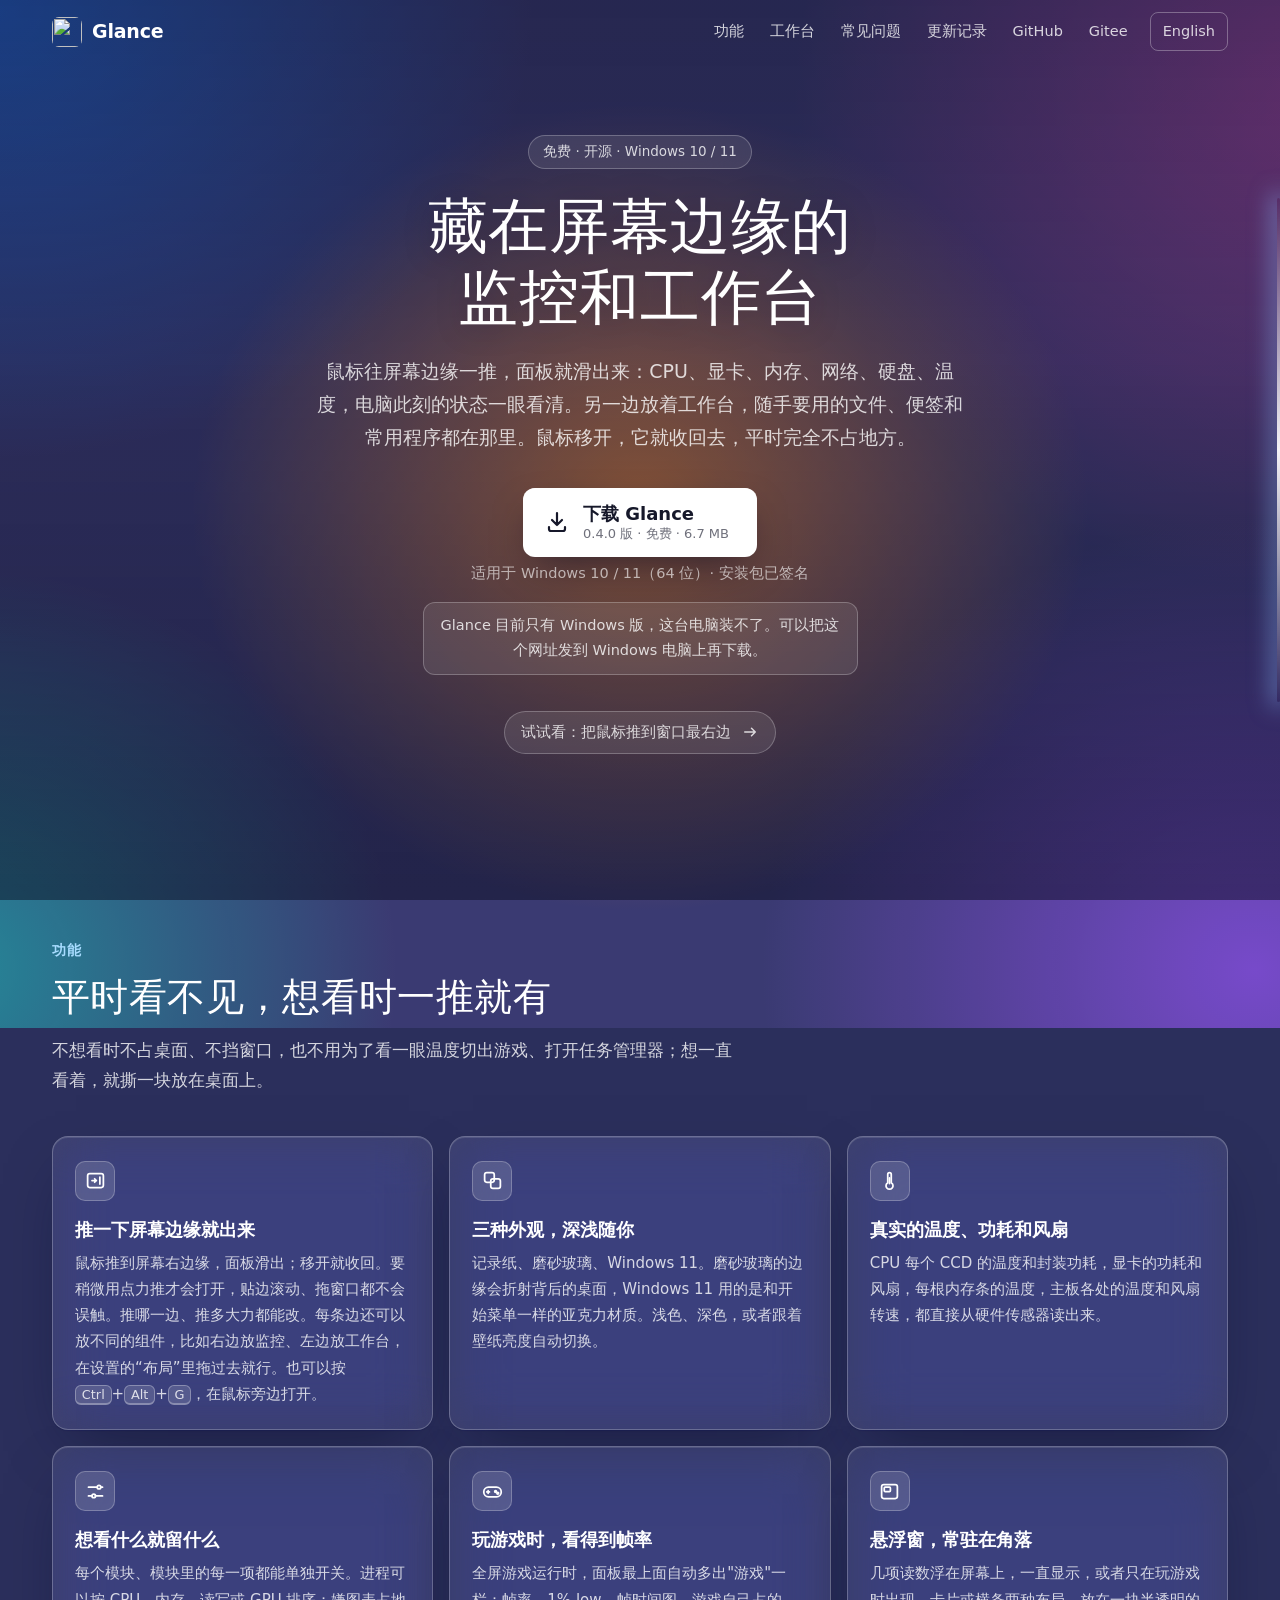
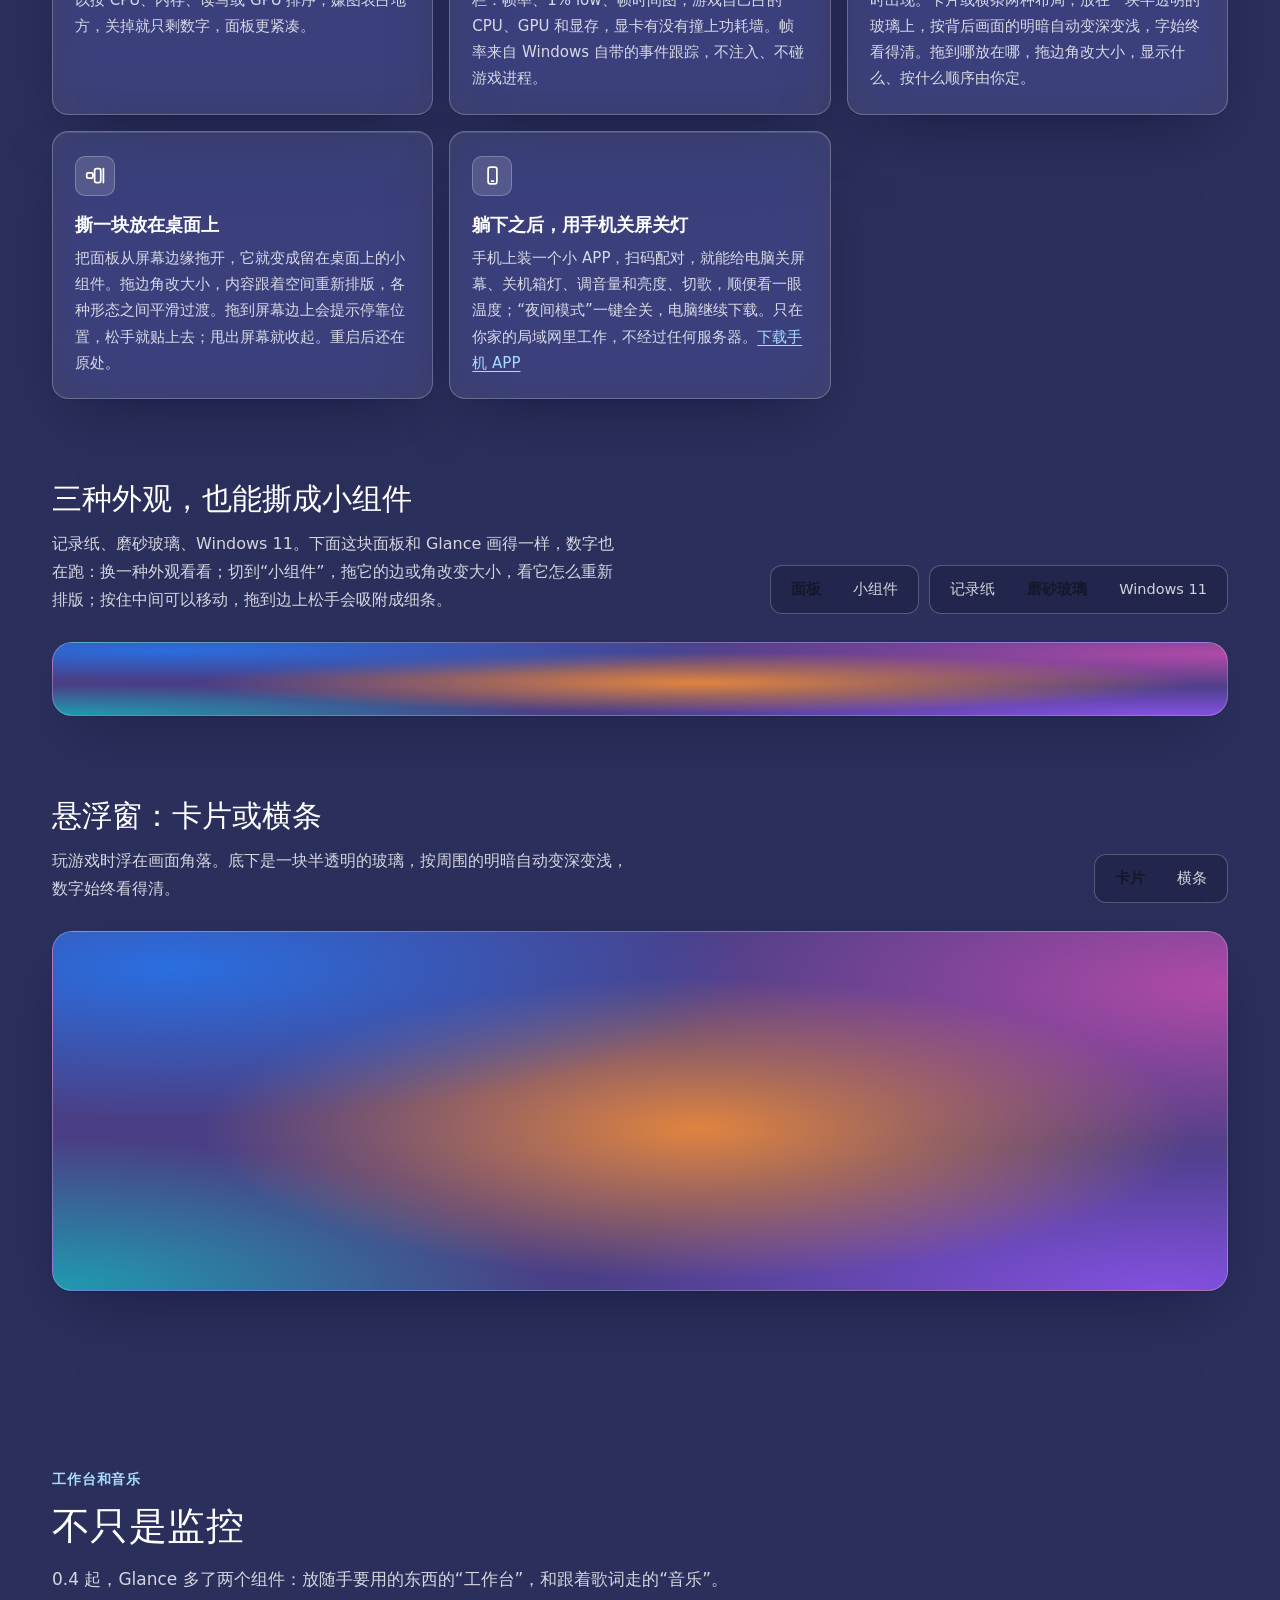
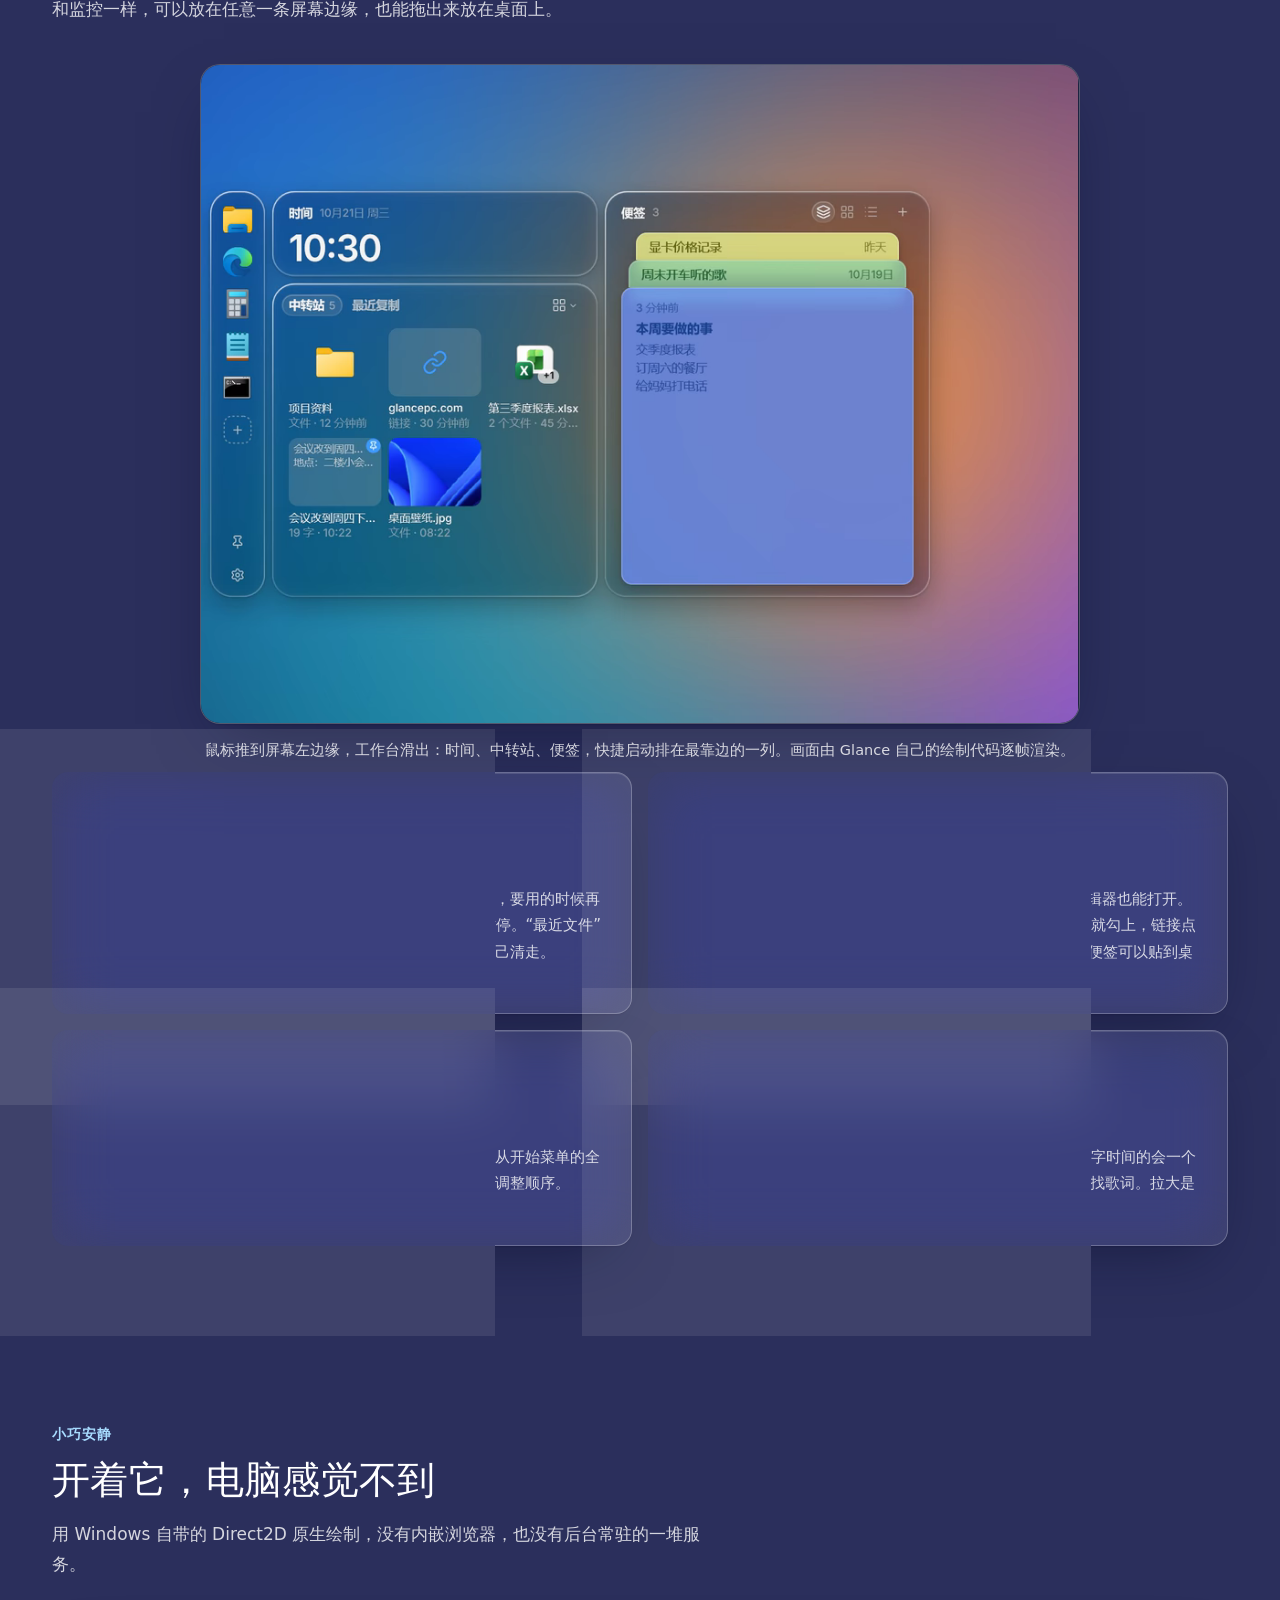
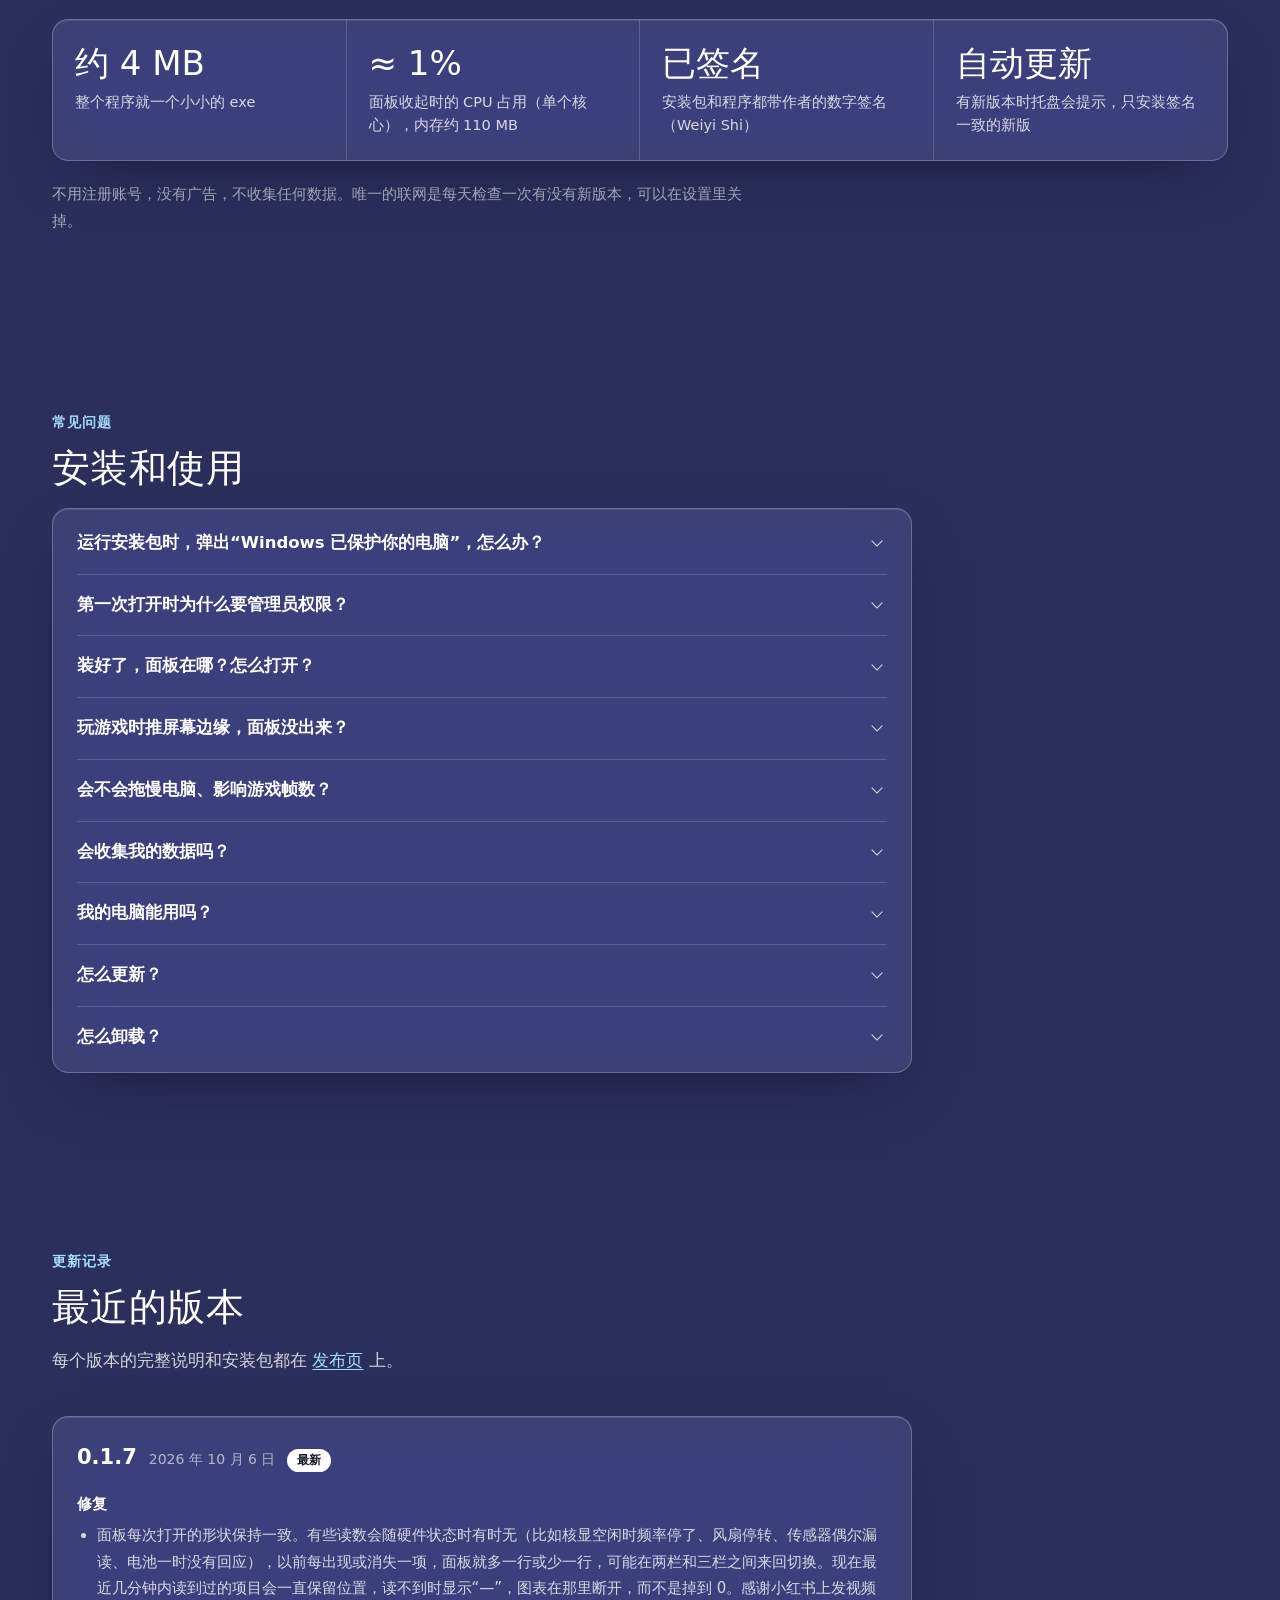
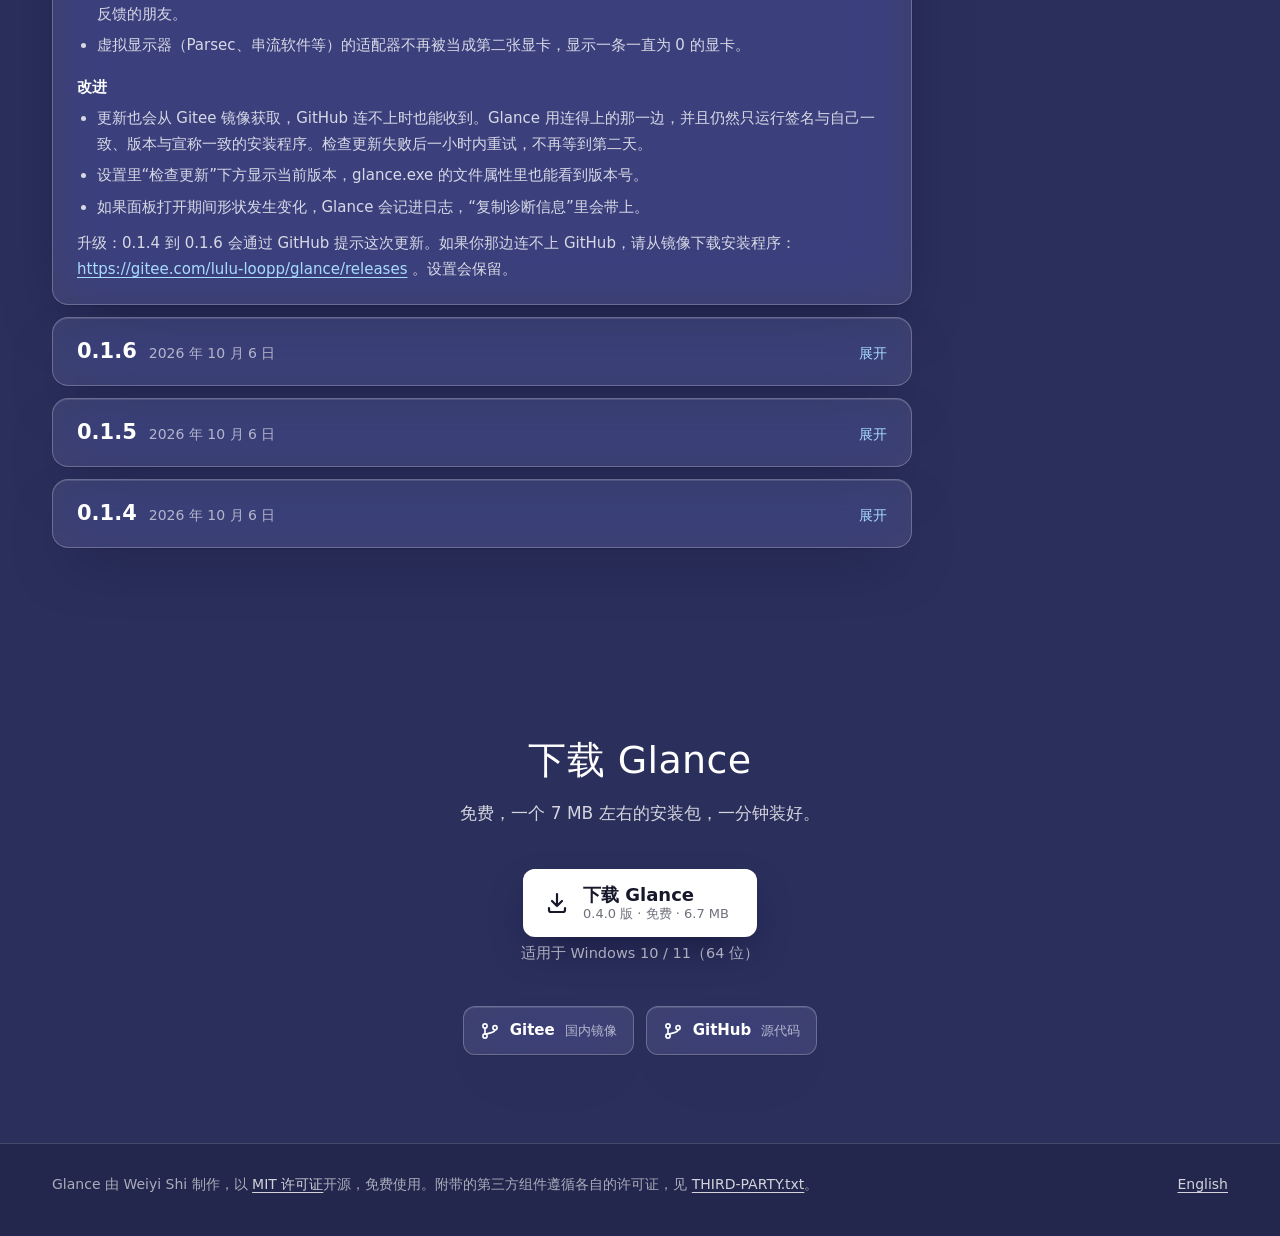
==== commit cc3c075c: "The site shows the workbench: a film of it sliding out of the left edge, drawn by Glance's own code," ====
--- a/website/index.html
+++ b/website/index.html
@@ -3,19 +3,19 @@
 <head>
 <meta charset="utf-8">
 <meta name="viewport" content="width=device-width, initial-scale=1">
-<title>Glance：藏在屏幕边缘的系统监控 · 免费下载</title>
-<meta name="description" content="Glance 是一个免费、开源的 Windows 系统监控：鼠标推到屏幕边缘，面板滑出，CPU、显卡、内存、网络、硬盘和温度一眼看清；移开鼠标，面板收回。">
+<title>Glance：藏在屏幕边缘的系统监控和工作台 · 免费下载</title>
+<meta name="description" content="Glance 是一个免费、开源的 Windows 小工具：鼠标推到屏幕边缘，面板滑出，CPU、显卡、内存、网络、硬盘和温度一眼看清，随手要用的文件、便签、常用程序和正在播放的歌也在这里。移开鼠标，面板收回。">
 <meta name="theme-color" content="#2b2f5c">
 <meta property="og:type" content="website">
-<meta property="og:title" content="Glance：藏在屏幕边缘的系统监控">
+<meta property="og:title" content="Glance：藏在屏幕边缘的系统监控和工作台">
 <meta property="og:description" content="鼠标推到屏幕边缘，面板滑出；移开即收回。免费、开源，适用于 Windows 10 / 11。">
 <link rel="icon" href="assets/img/icon.svg" type="image/svg+xml">
 <link rel="icon" href="favicon.ico" sizes="32x32">
 <link rel="apple-touch-icon" href="apple-touch-icon.png">
 <link rel="preload" href="assets/fonts/archivo-600.woff2" as="font" type="font/woff2" crossorigin>
 <script src="assets/lang.js?v=1"></script>
-<link rel="stylesheet" href="assets/site.css?v=16">
-<script src="assets/site.js?v=8" defer></script>
+<link rel="stylesheet" href="assets/site.css?v=17">
+<script src="assets/site.js?v=9" defer></script>
 <script src="assets/demo.js?v=7" defer></script>
 <script src="assets/widget.js?v=4" defer></script>
 <script src="assets/overlay.js?v=4" defer></script>
@@ -43,8 +43,8 @@
     <div class="wrap">
       <div class="hero-text">
         <p class="pill">免费 · 开源 · Windows 10 / 11</p>
-        <h1>藏在屏幕边缘的<br>系统监控</h1>
-        <p class="lede">鼠标往屏幕边缘一推，面板就滑出来：CPU、显卡、内存、网络、硬盘、温度，电脑此刻的状态一眼看清。鼠标移开，它就收回去，平时完全不占地方。</p>
+        <h1>藏在屏幕边缘的<br>监控和工作台</h1>
+        <p class="lede">鼠标往屏幕边缘一推，面板就滑出来：CPU、显卡、内存、网络、硬盘、温度，电脑此刻的状态一眼看清。另一边放着工作台，随手要用的文件、便签和常用程序都在那里。鼠标移开，它就收回去，平时完全不占地方。</p>
 
         <div class="phone" role="note">
           <p><strong>Glance 是 Windows 电脑上的软件</strong>，手机上装不了。把这个网址复制下来，在电脑的浏览器里打开就能下载。</p>
@@ -162,6 +162,14 @@
       <h2>不只是监控</h2>
       <p class="sub">0.4 起，Glance 多了两个组件：放随手要用的东西的“工作台”，和跟着歌词走的“音乐”。和监控一样，可以放在任意一条屏幕边缘，也能拖出来放在桌面上。</p>
 
+      <figure class="film">
+        <video autoplay muted loop playsinline preload="metadata" poster="assets/video/wb-zh.jpg" aria-label="工作台从屏幕左边缘滑出的演示">
+          <source src="assets/video/wb-zh.webm" type="video/webm">
+          <source src="assets/video/wb-zh.mp4" type="video/mp4">
+        </video>
+        <figcaption>鼠标推到屏幕左边缘，工作台滑出：时间、中转站、便签，快捷启动排在最靠边的一列。画面由 Glance 自己的绘制代码逐帧渲染。</figcaption>
+      </figure>
+
       <ul class="features pairs">
         <li class="feature">
           <div class="ic"><svg viewBox="0 0 24 24" fill="none" stroke="currentColor" stroke-width="2" stroke-linecap="round" stroke-linejoin="round" aria-hidden="true"><polyline points="22 12 16 12 14 15 10 15 8 12 2 12"/><path d="M5.45 5.11 2 12v6a2 2 0 0 0 2 2h16a2 2 0 0 0 2-2v-6l-3.45-6.89A2 2 0 0 0 16.76 4H7.24a2 2 0 0 0-1.79 1.11z"/></svg></div>
--- a/website/assets/site.css
+++ b/website/assets/site.css
@@ -331,6 +331,12 @@
     radial-gradient(60% 60% at 0% 100%, #1f9bb0 0%, transparent 70%),
     #4a3f86;
   box-shadow: var(--shadow); }
+
+/* ---------- a film of Glance, drawn by its own code ---------- */
+.film { margin: 40px auto 8px; max-width: 880px; }
+.film video { display: block; width: 100%; height: auto; aspect-ratio: 4 / 3; border-radius: 20px;
+  border: 1px solid var(--glass-edge); background: #1d2340; box-shadow: var(--shadow); }
+.film figcaption { margin-top: 14px; color: var(--ink-2); font-size: 14.5px; text-align: center; }
 
 /* ---------- the overlay ---------- */
 /* The overlay over a soft dusk (drawn by overlay.js), in the colours of
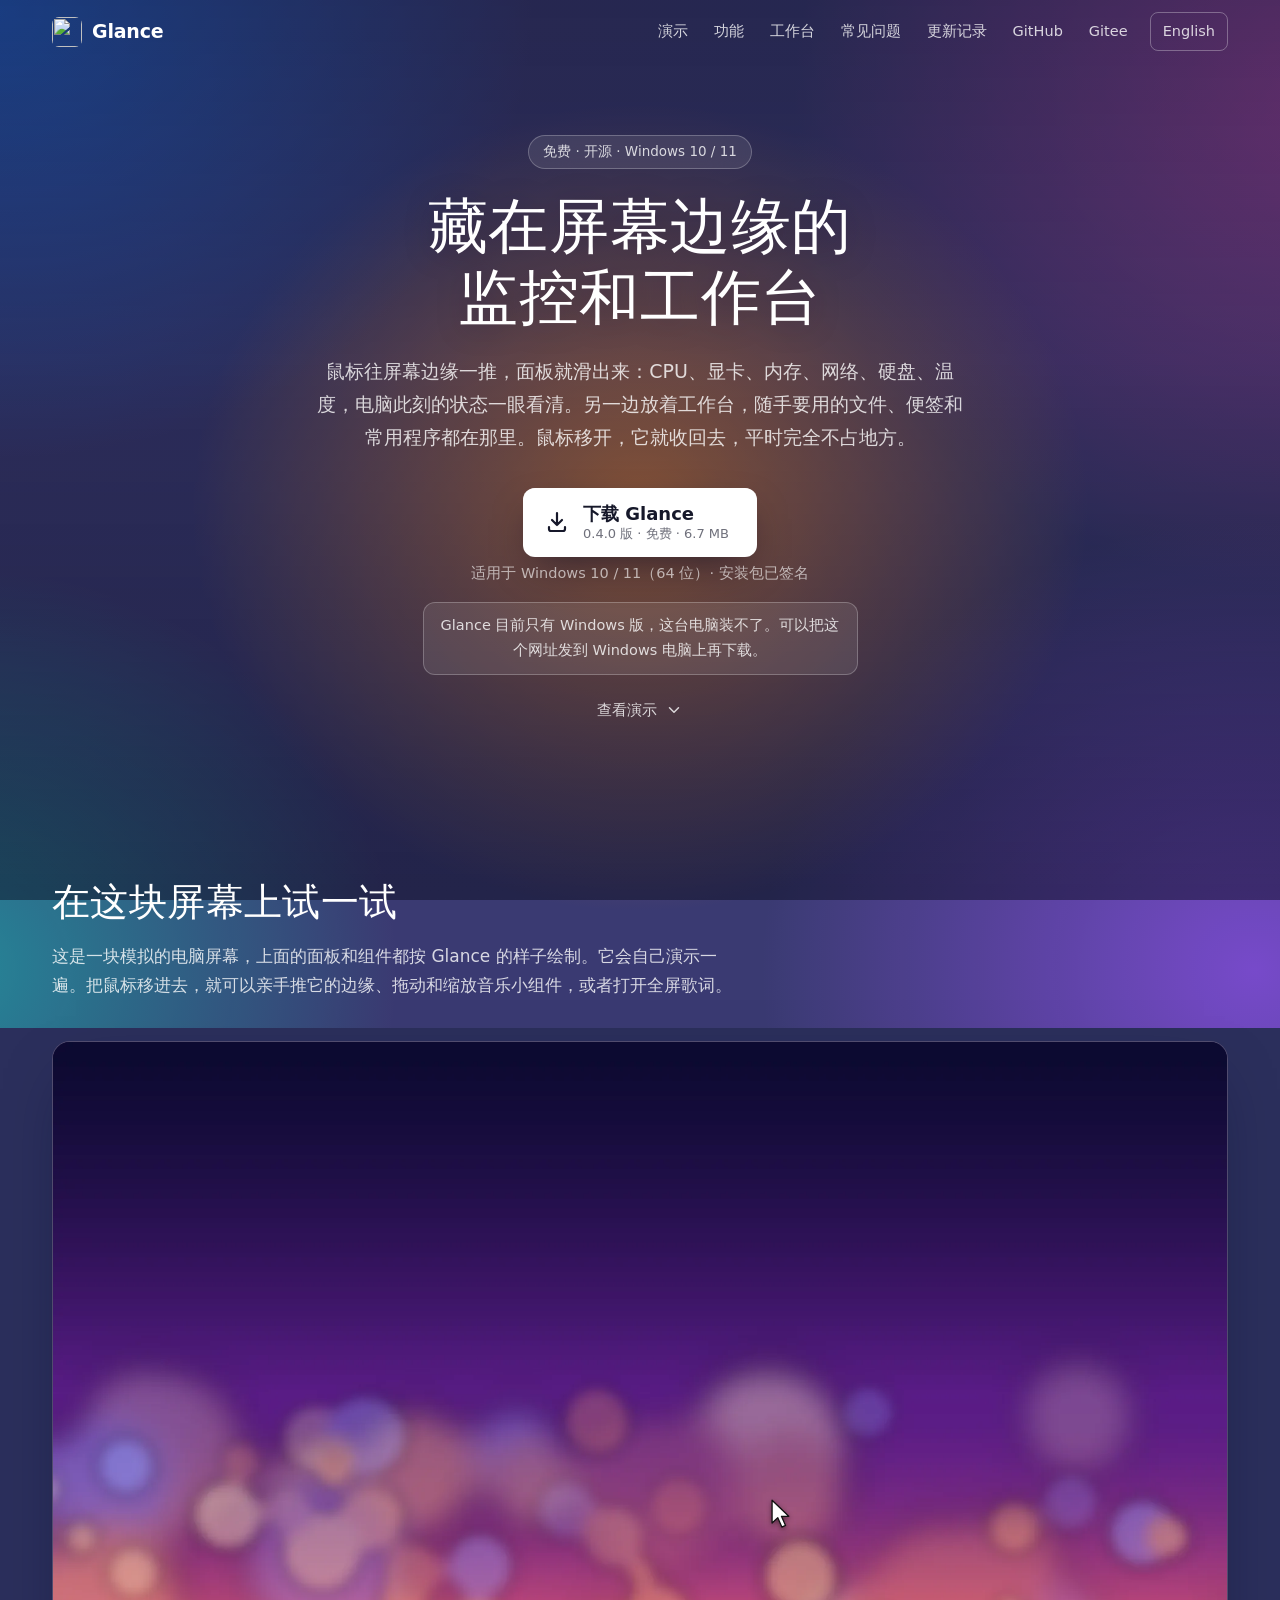
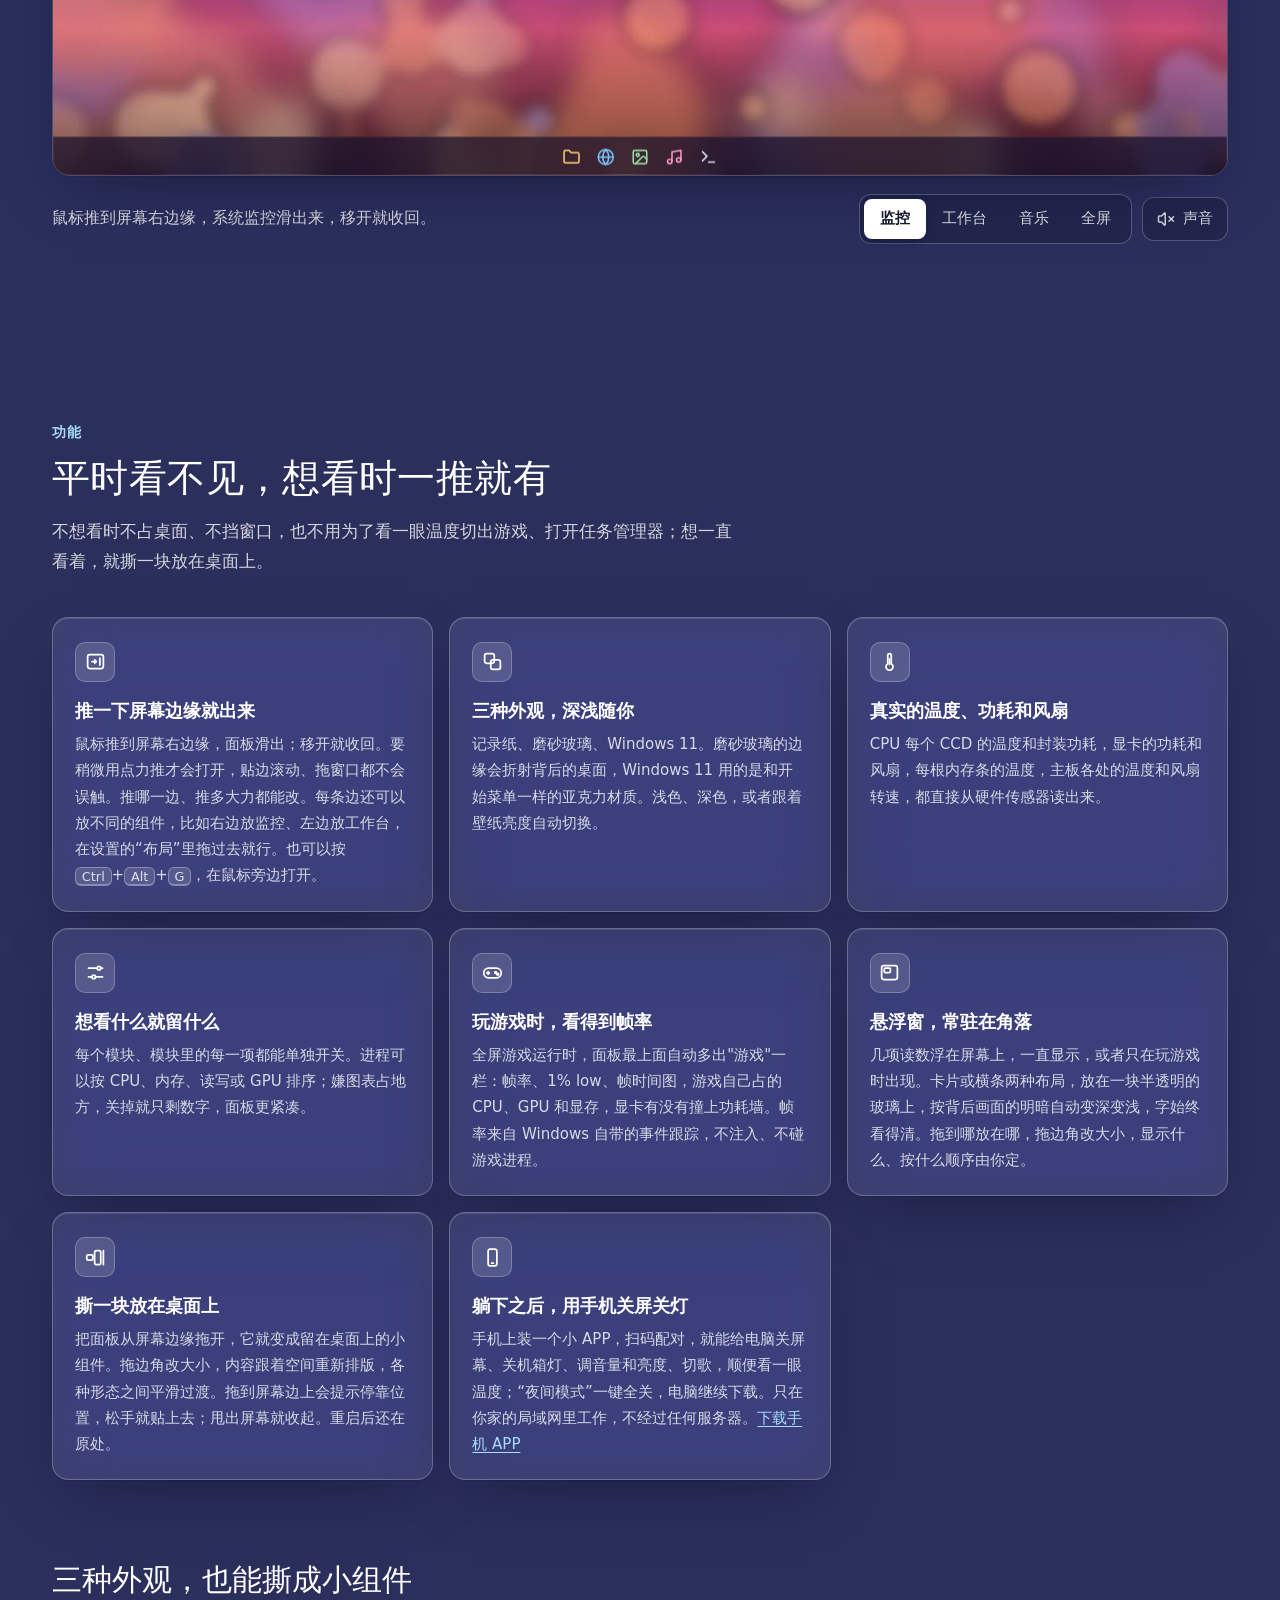
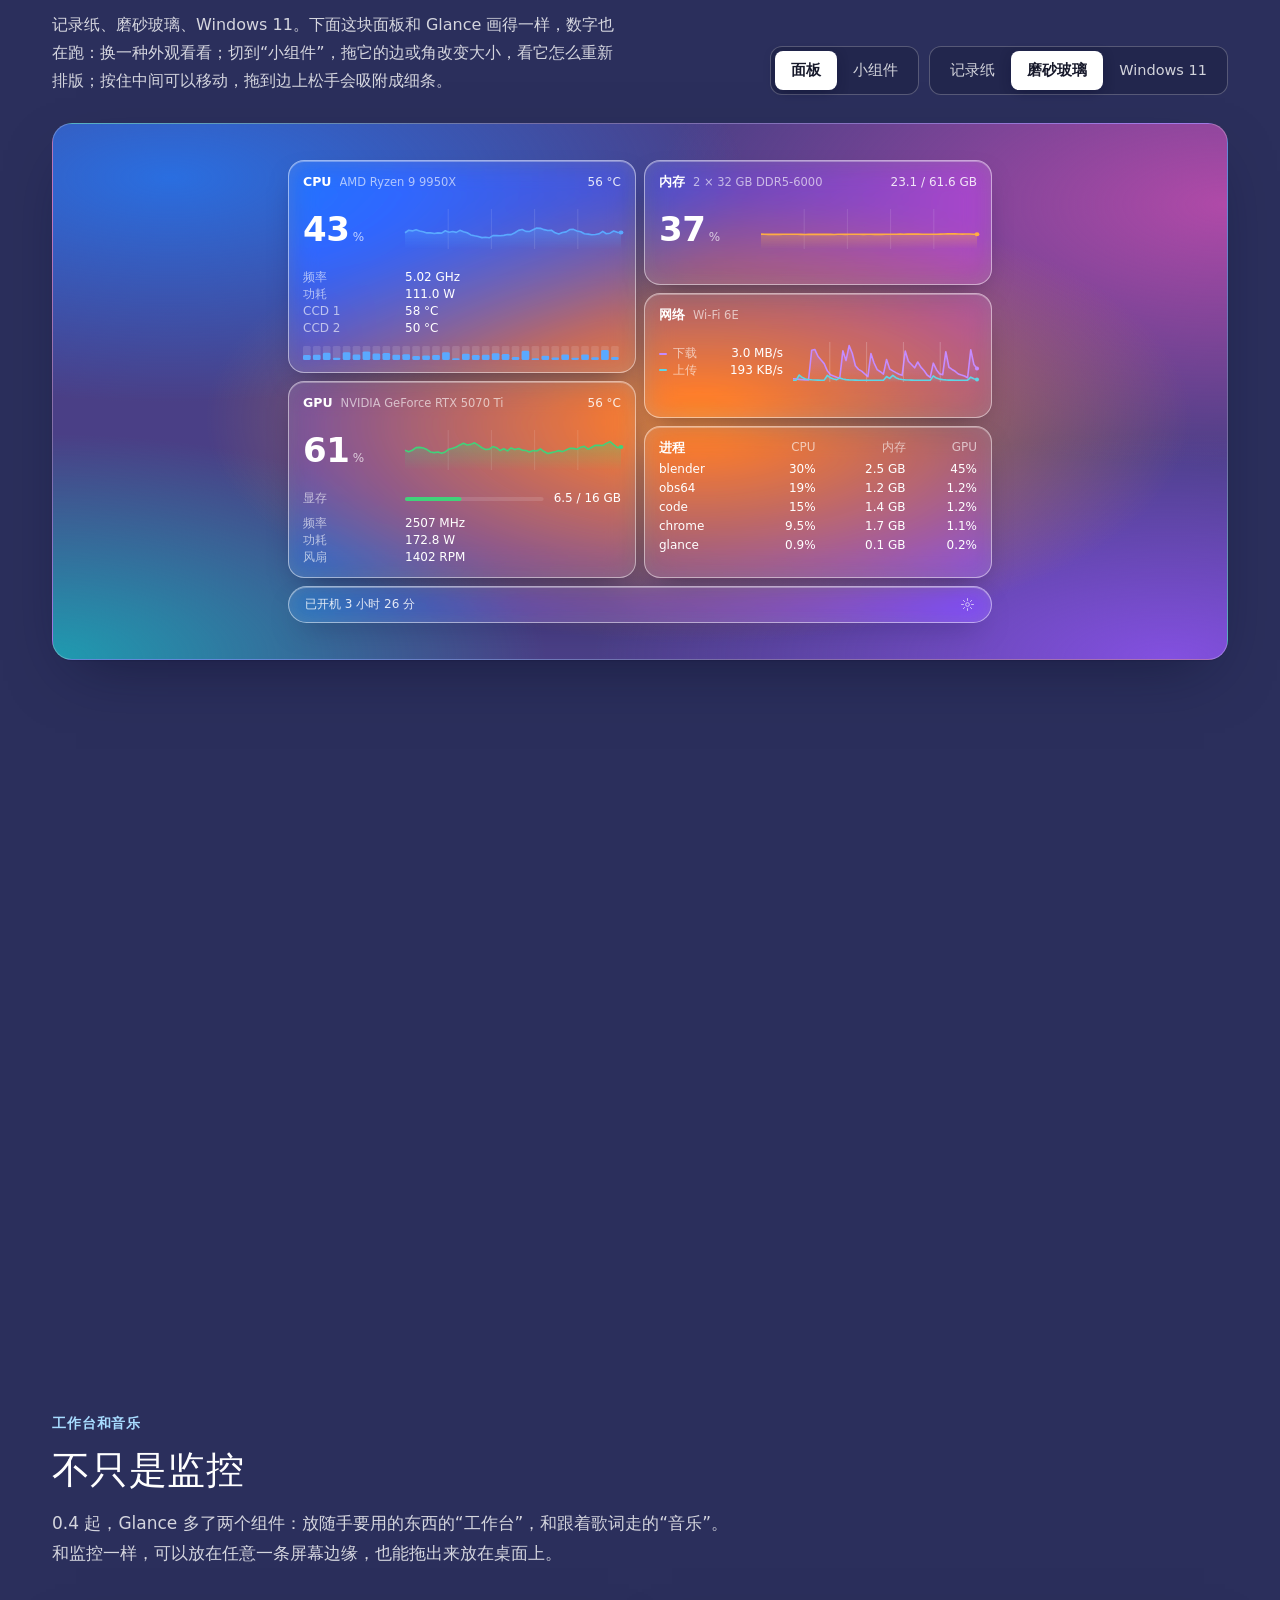
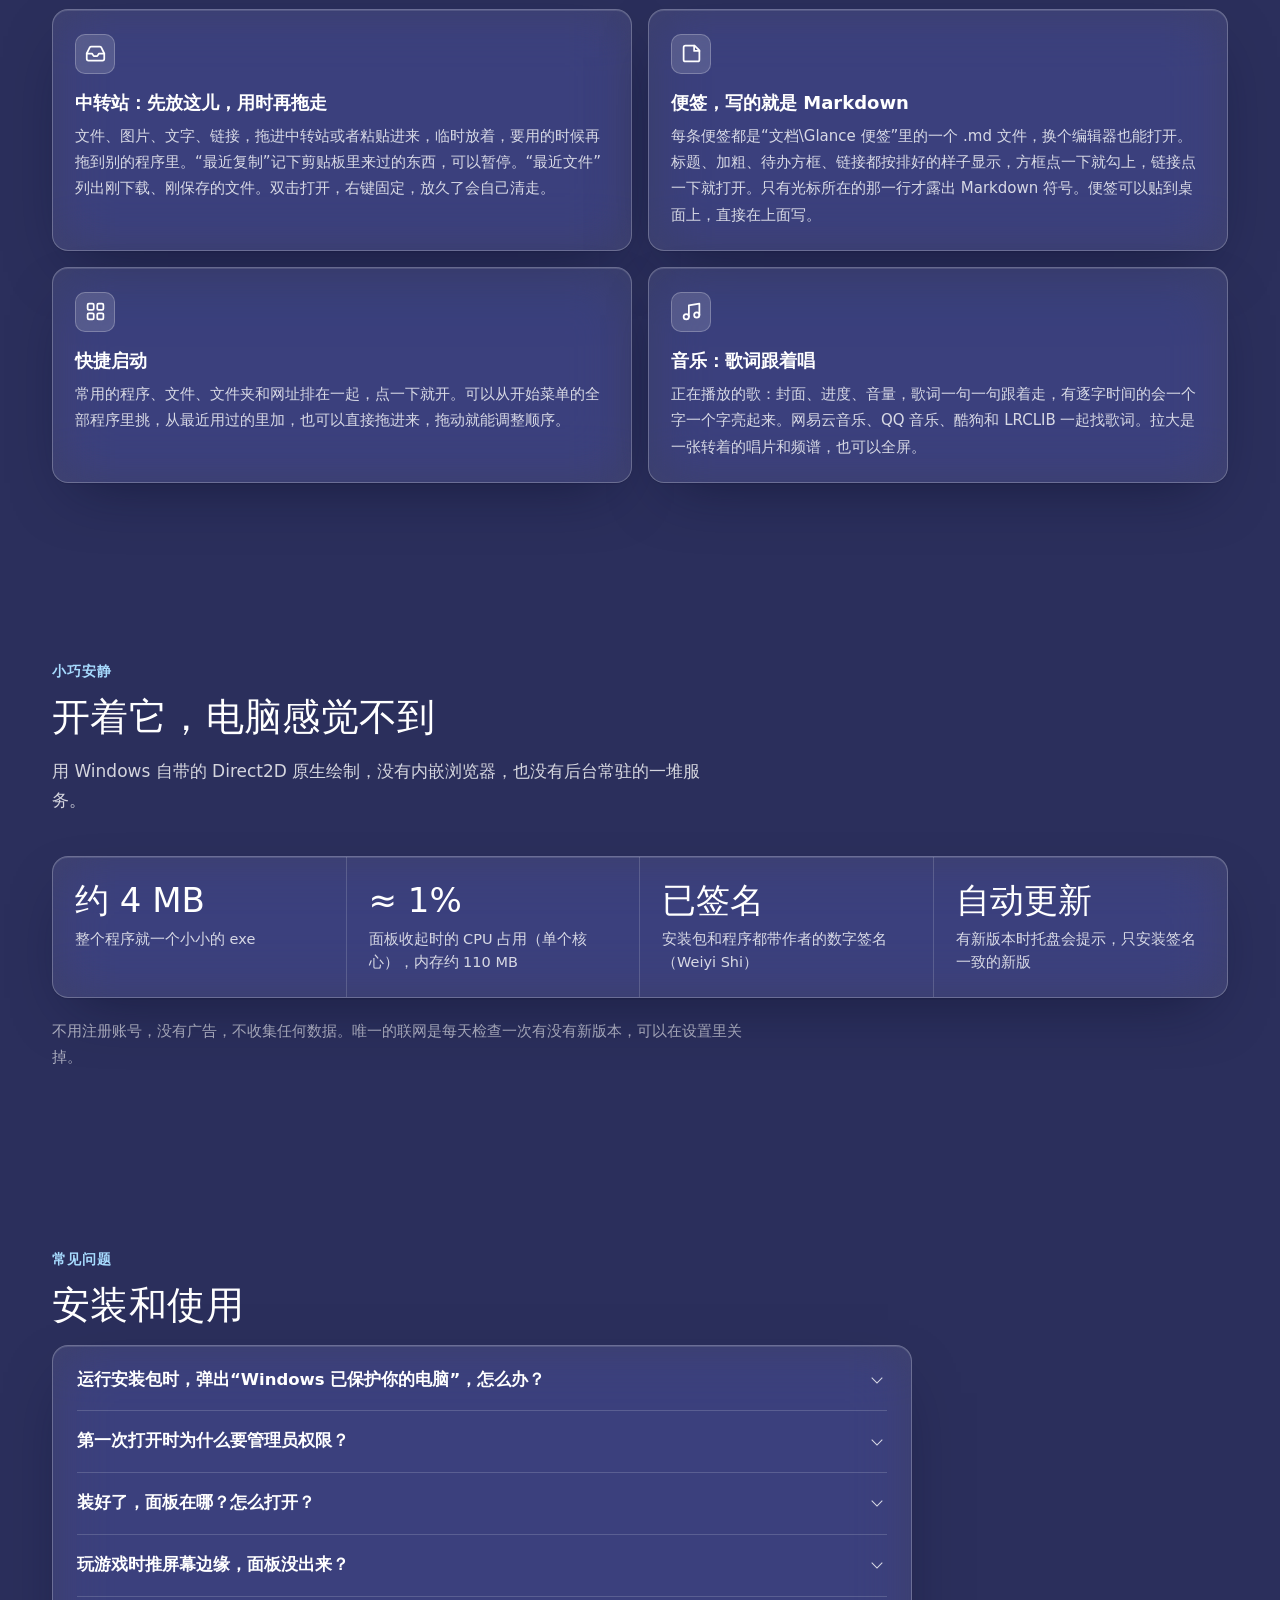
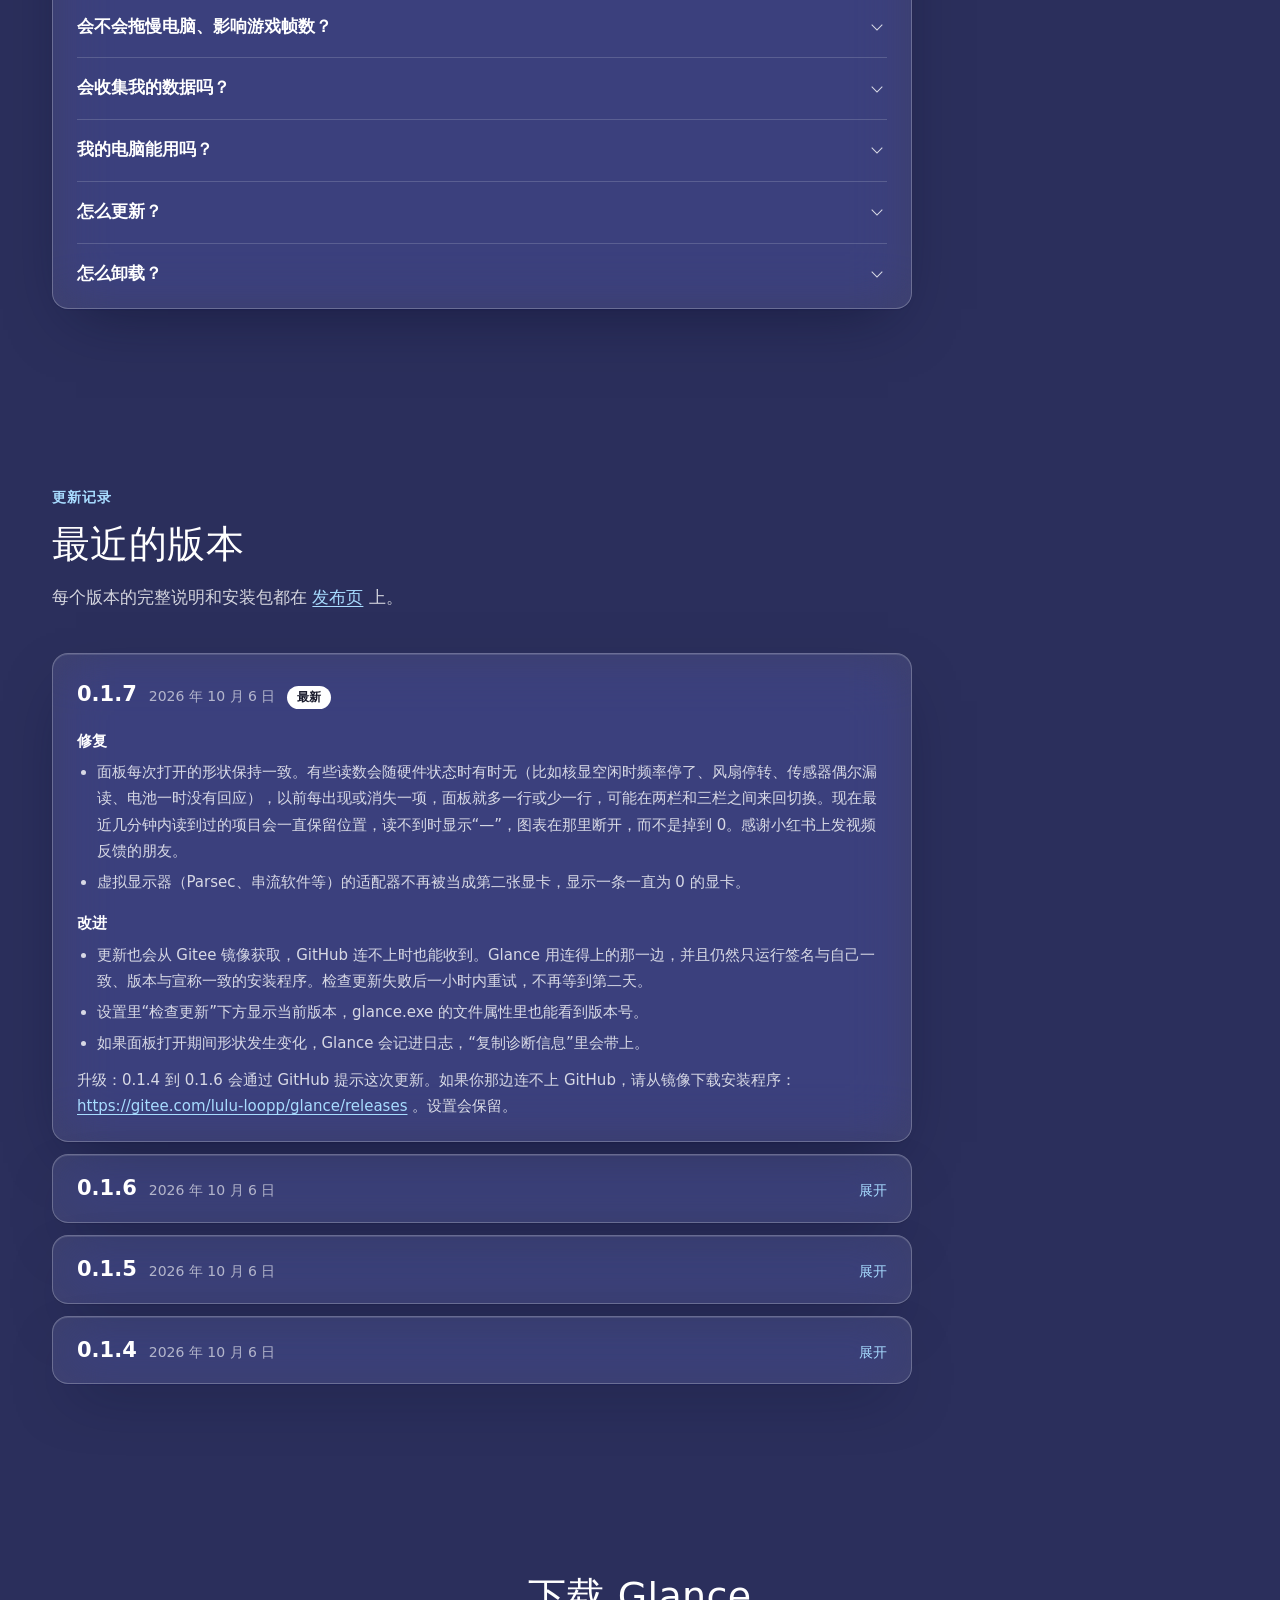
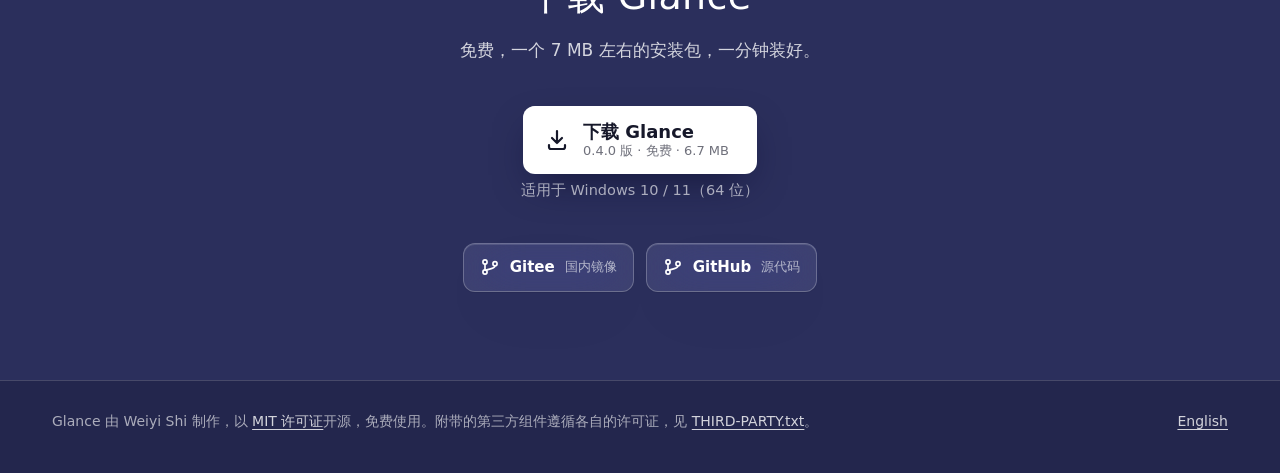
==== commit 40402c7b: "Website: a desk under the hero plays Glance through by itself, the monitor from the right edge, the " ====
--- a/website/index.html
+++ b/website/index.html
@@ -14,11 +14,17 @@
 <link rel="apple-touch-icon" href="apple-touch-icon.png">
 <link rel="preload" href="assets/fonts/archivo-600.woff2" as="font" type="font/woff2" crossorigin>
 <script src="assets/lang.js?v=1"></script>
-<link rel="stylesheet" href="assets/site.css?v=17">
-<script src="assets/site.js?v=9" defer></script>
-<script src="assets/demo.js?v=7" defer></script>
-<script src="assets/widget.js?v=4" defer></script>
+<link rel="stylesheet" href="assets/site.css?v=18">
+<link rel="stylesheet" href="assets/bench.css?v=1">
+<link rel="stylesheet" href="assets/desk.css?v=1">
+<script src="assets/site.js?v=10" defer></script>
+<script src="assets/demo.js?v=8" defer></script>
+<script src="assets/widget.js?v=5" defer></script>
 <script src="assets/overlay.js?v=4" defer></script>
+<script src="assets/bench.js?v=1" defer></script>
+<script src="assets/music.js?v=1" defer></script>
+<script src="assets/full.js?v=1" defer></script>
+<script src="assets/desk.js?v=1" defer></script>
 </head>
 <body>
 <a class="skip" href="#main">跳到正文</a>
@@ -27,6 +33,7 @@
   <div class="wrap">
     <a class="mark" href="./" aria-label="Glance 首页"><img src="assets/img/icon.svg" alt="" width="32" height="32">Glance</a>
     <nav class="nav" aria-label="页面导航">
+      <a class="sec" href="#desk">演示</a>
       <a class="sec" href="#features">功能</a>
       <a class="sec" href="#workbench">工作台</a>
       <a class="sec" href="#faq">常见问题</a>
@@ -62,11 +69,36 @@
           <p class="sys">适用于 Windows 10 / 11（64 位）· 安装包已签名</p>
           <p class="not-windows">Glance 目前只有 Windows 版，这台电脑装不了。可以把这个网址发到 Windows 电脑上再下载。</p>
         </div>
-        <p class="try" data-edge-hint><span>试试看：把鼠标推到窗口最右边</span><svg viewBox="0 0 24 24" fill="none" stroke="currentColor" stroke-width="2" stroke-linecap="round" stroke-linejoin="round" aria-hidden="true"><path d="M5 12h14m0 0-5-5m5 5-5 5"/></svg></p>
-        <button class="peek" type="button" data-peek>看看面板</button>
+        <a class="to-desk" href="#desk">查看演示<svg viewBox="0 0 24 24" fill="none" stroke="currentColor" stroke-width="2" stroke-linecap="round" stroke-linejoin="round" aria-hidden="true"><path d="m6 9 6 6 6-6"/></svg></a>
       </div>
     </div>
   </div>
+
+  <section class="desk-sec" id="desk">
+    <div class="wrap">
+      <p class="eyebrow">演示</p>
+      <h2>在这块屏幕上试一试</h2>
+      <p class="sub">这是一块模拟的电脑屏幕，上面的面板和组件都按 Glance 的样子绘制。它会自己演示一遍。把鼠标移进去，就可以亲手推它的边缘、拖动和缩放音乐小组件，或者打开全屏歌词。</p>
+      <div class="vdesk" data-desk role="region" aria-label="Glance 使用演示">
+        <div class="screen">
+          <div class="taskbar"><i><svg viewBox="0 0 24 24" fill="none" stroke="#ffd479" stroke-width="2" stroke-linecap="round" stroke-linejoin="round" aria-hidden="true"><path d="M20 20a2 2 0 0 0 2-2V8a2 2 0 0 0-2-2h-7.9a2 2 0 0 1-1.69-.9L9.6 3.9A2 2 0 0 0 7.93 3H4a2 2 0 0 0-2 2v13a2 2 0 0 0 2 2Z"/></svg></i><i><svg viewBox="0 0 24 24" fill="none" stroke="#7cc4ff" stroke-width="2" stroke-linecap="round" stroke-linejoin="round" aria-hidden="true"><circle cx="12" cy="12" r="10"/><path d="M12 2a14.5 14.5 0 0 0 0 20 14.5 14.5 0 0 0 0-20"/><path d="M2 12h20"/></svg></i><i><svg viewBox="0 0 24 24" fill="none" stroke="#9ee6a8" stroke-width="2" stroke-linecap="round" stroke-linejoin="round" aria-hidden="true"><rect width="18" height="18" x="3" y="3" rx="2" ry="2"/><circle cx="9" cy="9" r="2"/><path d="m21 15-3.086-3.086a2 2 0 0 0-2.828 0L6 21"/></svg></i><i><svg viewBox="0 0 24 24" fill="none" stroke="#ff9ccf" stroke-width="2" stroke-linecap="round" stroke-linejoin="round" aria-hidden="true"><path d="M9 18V5l12-2v13"/><circle cx="6" cy="18" r="3"/><circle cx="18" cy="16" r="3"/></svg></i><i><svg viewBox="0 0 24 24" fill="none" stroke="#d9dcf0" stroke-width="2" stroke-linecap="round" stroke-linejoin="round" aria-hidden="true"><path d="m4 17 6-6-6-6"/><path d="M12 19h8"/></svg></i></div>
+          <div class="edge" data-at="left"></div>
+          <div class="edge" data-at="right"><div data-demo></div></div>
+          <div class="mw" hidden><canvas></canvas></div>
+          <div class="full"></div>
+          <div class="esc">Esc</div>
+          <svg class="pointer" viewBox="0 0 26 38" aria-hidden="true"><path d="M2 2 L2 30 L9 23.5 L14 35 L18.5 33 L13.5 21.8 L22.5 21.8 Z" fill="#fff" stroke="#111" stroke-width="1.6" stroke-linejoin="round"/></svg>
+        </div>
+      </div>
+      <div class="desk-bar">
+        <p class="desk-say" data-say aria-live="polite"></p>
+        <div class="desk-tools">
+          <div class="seg" role="group" aria-label="演示的部分" data-chapters><button type="button" aria-pressed="false">监控</button><button type="button" aria-pressed="false">工作台</button><button type="button" aria-pressed="false">音乐</button><button type="button" aria-pressed="false">全屏</button></div>
+          <button class="desk-sound" type="button" aria-pressed="false" data-sound><svg class="off" viewBox="0 0 24 24" fill="none" stroke="currentColor" stroke-width="2" stroke-linecap="round" stroke-linejoin="round" aria-hidden="true"><path d="M11 4.702a.705.705 0 0 0-1.203-.498L6.413 7.587A1.4 1.4 0 0 1 5.416 8H3a1 1 0 0 0-1 1v6a1 1 0 0 0 1 1h2.416a1.4 1.4 0 0 1 .997.413l3.383 3.384A.705.705 0 0 0 11 19.298z"/><line x1="22" x2="16" y1="9" y2="15"/><line x1="16" x2="22" y1="9" y2="15"/></svg><svg class="on" viewBox="0 0 24 24" fill="none" stroke="currentColor" stroke-width="2" stroke-linecap="round" stroke-linejoin="round" aria-hidden="true"><path d="M11 4.702a.705.705 0 0 0-1.203-.498L6.413 7.587A1.4 1.4 0 0 1 5.416 8H3a1 1 0 0 0-1 1v6a1 1 0 0 0 1 1h2.416a1.4 1.4 0 0 1 .997.413l3.383 3.384A.705.705 0 0 0 11 19.298z"/><path d="M16 9a5 5 0 0 1 0 6"/><path d="M19.364 18.364a9 9 0 0 0 0-12.728"/></svg><span>声音</span></button>
+        </div>
+      </div>
+    </div>
+  </section>
 
   <section id="features">
     <div class="wrap">
@@ -162,13 +194,6 @@
       <h2>不只是监控</h2>
       <p class="sub">0.4 起，Glance 多了两个组件：放随手要用的东西的“工作台”，和跟着歌词走的“音乐”。和监控一样，可以放在任意一条屏幕边缘，也能拖出来放在桌面上。</p>
 
-      <figure class="film">
-        <video autoplay muted loop playsinline preload="metadata" poster="assets/video/wb-zh.jpg" aria-label="工作台从屏幕左边缘滑出的演示">
-          <source src="assets/video/wb-zh.webm" type="video/webm">
-          <source src="assets/video/wb-zh.mp4" type="video/mp4">
-        </video>
-        <figcaption>鼠标推到屏幕左边缘，工作台滑出：时间、中转站、便签，快捷启动排在最靠边的一列。画面由 Glance 自己的绘制代码逐帧渲染。</figcaption>
-      </figure>
 
       <ul class="features pairs">
         <li class="feature">
@@ -388,7 +413,5 @@
     <p><a href="en/" hreflang="en" lang="en">English</a></p>
   </div>
 </footer>
-<div class="edge-glow" data-edge aria-hidden="true"></div>
-<aside class="drawer" data-drawer aria-hidden="true" aria-label="Glance 面板演示"><div data-demo></div></aside>
 </body>
 </html>
--- a/website/assets/site.css
+++ b/website/assets/site.css
@@ -35,10 +35,7 @@
 
 *, *::before, *::after { box-sizing: border-box; }
 
-/* No scrollbar at the window's edge: the edge is where the panel comes from,
-   and the pointer pushed against it must meet the page, not a scrollbar. */
-html { -webkit-text-size-adjust: 100%; scroll-behavior: smooth; background: #2b2f5c; scrollbar-width: none; }
-html::-webkit-scrollbar { display: none; }
+html { -webkit-text-size-adjust: 100%; scroll-behavior: smooth; background: #2b2f5c; }
 @media (prefers-reduced-motion: reduce) { html { scroll-behavior: auto; } }
 
 body {
@@ -269,38 +266,6 @@
 
 /* ---------- the sources, in the header ---------- */
 @media (max-width: 520px) { .nav .src { display: none; } }
-
-/* ---------- the hero's hint toward the edge ---------- */
-.try { display: inline-flex; align-items: center; gap: 10px; margin: 36px 0 0; padding: 8px 16px;
-  border-radius: 999px; font-size: 14.5px; color: var(--ink-2); background: var(--glass);
-  border: 1px solid var(--glass-edge); }
-.try svg { width: 18px; height: 18px; animation: nudge 1.6s ease-in-out infinite; }
-@keyframes nudge { 0%, 100% { transform: none; } 50% { transform: translateX(5px); } }
-.peek { display: none; appearance: none; cursor: pointer; font: inherit; font-size: 15px; font-weight: 600;
-  margin: 32px auto 0; padding: 10px 22px; border-radius: 999px; color: var(--ink);
-  background: var(--glass-strong); border: 1px solid var(--line-strong); }
-/* Without a pointer to push, a button does it. */
-@media (hover: none) {
-  .try { display: none; }
-  .peek { display: block; }
-}
-
-/* The edge of the window, glowing until the panel comes out of it. */
-.edge-glow { position: fixed; z-index: 19; right: 0; top: 22vh; height: 56vh; width: 3px; border-radius: 2px;
-  background: linear-gradient(transparent, rgba(255, 255, 255, 0.95), transparent);
-  box-shadow: 0 0 22px 5px rgba(140, 190, 255, 0.55);
-  animation: glow 2.4s ease-in-out infinite; transition: opacity .3s; pointer-events: none; }
-.edge-glow.gone { opacity: 0; }
-@keyframes glow { 0%, 100% { opacity: .45; } 50% { opacity: 1; } }
-@media (hover: none) { .edge-glow { display: none; } }
-
-/* ---------- the panel at the edge ---------- */
-.drawer { position: fixed; z-index: 20; right: 12px; top: 50%; width: min(704px, calc(100vw - 24px)); max-height: calc(100vh - 24px);
-  overflow-y: auto; overscroll-behavior: contain; scrollbar-width: none; transform: translate(calc(100% + 40px), -50%);
-  transition: transform .45s cubic-bezier(.2, .9, .25, 1); }
-.drawer::-webkit-scrollbar { display: none; }
-.drawer.open { transform: translate(0, -50%); }
-@media (prefers-reduced-motion: reduce) { .drawer { transition: none; } .edge-glow, .try svg { animation: none; } }
 
 /* ---------- the looks ---------- */
 .looks { margin-top: 80px; }
@@ -331,12 +296,6 @@
     radial-gradient(60% 60% at 0% 100%, #1f9bb0 0%, transparent 70%),
     #4a3f86;
   box-shadow: var(--shadow); }
-
-/* ---------- a film of Glance, drawn by its own code ---------- */
-.film { margin: 40px auto 8px; max-width: 880px; }
-.film video { display: block; width: 100%; height: auto; aspect-ratio: 4 / 3; border-radius: 20px;
-  border: 1px solid var(--glass-edge); background: #1d2340; box-shadow: var(--shadow); }
-.film figcaption { margin-top: 14px; color: var(--ink-2); font-size: 14.5px; text-align: center; }
 
 /* ---------- the overlay ---------- */
 /* The overlay over a soft dusk (drawn by overlay.js), in the colours of
--- a/website/assets/bench.css
+++ b/website/assets/bench.css
@@ -0,0 +1,175 @@
+/* Glance's workbench, as its glass skin draws it in the dark: quick launch as a
+   rail along the panel's edge, the time, the station and the notes beside it,
+   each a piece of glass. Sizes are Glance's DIPs at panel size 1 (see bench.js). */
+
+@font-face {
+  font-family: "Inter";
+  src: url("fonts/inter-latin.woff2") format("woff2");
+  font-weight: 100 900;
+  font-style: normal;
+  font-display: swap;
+  unicode-range: U+0000-00FF, U+0131, U+0152-0153, U+02BB-02BC, U+02C6, U+02DA, U+02DC, U+2000-206F, U+20AC, U+2122, U+2191, U+2193, U+2212, U+2215;
+}
+
+.gb {
+  /* How frosted the glass is (0 to 1), as Glance sets it for the desktop behind it (see GlanceDesk.frost in
+     bench.js): as it does over the site's wallpaper, whose middle is a little brighter than dark glass reads over. */
+  --gb-frost: 0.16;
+  --gb-text: rgba(255, 255, 255, 0.95);
+  --gb-text2: rgba(255, 255, 255, 0.68);
+  --gb-text3: rgba(255, 255, 255, 0.46);
+  --gb-track: rgba(255, 255, 255, 0.16);
+  --gb-hover: rgba(255, 255, 255, 0.1);
+  --gb-trace: #3d9bff;
+  --gb-slide: 0.22s cubic-bezier(0.33, 1, 0.68, 1);
+  position: relative;
+  display: flex;
+  gap: 8px;
+  align-items: stretch;
+  color: var(--gb-text);
+  font-family: "Inter", "Microsoft YaHei UI", "Microsoft YaHei", "PingFang SC", "Hiragino Sans GB", "Noto Sans CJK SC", sans-serif;
+  font-size: 13px;
+  font-weight: 500;
+  line-height: normal;
+  text-align: left;
+  -webkit-font-smoothing: antialiased;
+  -webkit-user-select: none;
+  user-select: none;
+  cursor: default;
+}
+.gb *, .gb *::before, .gb *::after { box-sizing: border-box; }
+.gb :where(button) { all: unset; box-sizing: border-box; cursor: default; }
+.gb :where(button):focus-visible { outline: 1.5px solid var(--gb-text2); outline-offset: 1px; border-radius: 12px; }
+.gb svg { display: block; overflow: visible; }
+.gb .ic { position: absolute; fill: none; stroke: currentColor; stroke-width: 2; stroke-linecap: round; stroke-linejoin: round; }
+
+/* ---- a piece of glass: the desktop through it, its tint, light inside its edge, its rim, its shadow ---- */
+.gb-piece {
+  position: relative;
+  flex: none;
+  border-radius: 24px;
+  background: rgba(20, 20, 26, calc(0.16 + 0.68 * var(--gb-frost)));
+  -webkit-backdrop-filter: blur(calc(9px * var(--gb-frost))) saturate(1.3);
+  backdrop-filter: blur(calc(9px * var(--gb-frost))) saturate(1.3);
+  box-shadow: 0 10px 30px rgba(0, 0, 0, 0.3), 0 1px 3px rgba(0, 0, 0, 0.2),
+    inset 0 1px 2px rgba(255, 255, 255, 0.5), inset 0 -1px 2px rgba(255, 255, 255, 0.12),
+    inset 0 0 18px rgba(255, 255, 255, 0.07);
+}
+.gb-piece::after {
+  content: "";
+  position: absolute;
+  inset: 0;
+  border-radius: inherit;
+  padding: 1.25px;
+  background: linear-gradient(135deg, rgba(255, 255, 255, 0.75) 0%, rgba(255, 255, 255, 0.2) 22%,
+    rgba(255, 255, 255, 0.05) 50%, rgba(255, 255, 255, 0.08) 78%, rgba(255, 255, 255, 0.22) 100%);
+  -webkit-mask: linear-gradient(#000 0 0) content-box, linear-gradient(#000 0 0);
+  -webkit-mask-composite: xor;
+  mask: linear-gradient(#000 0 0) content-box exclude, linear-gradient(#000 0 0);
+  pointer-events: none;
+}
+.gb-col { display: flex; flex-direction: column; gap: 8px; width: 356px; flex: none; }
+.gb-lane { width: 356px; }
+.gb-rail { width: 60px; }
+
+/* ---- words: each line box at its top, as Glance lays a line out ---- */
+.gb .tx { position: absolute; white-space: nowrap; overflow: hidden; text-overflow: ellipsis; }
+.gb .title { font-size: 13px; font-weight: 650; color: var(--gb-text); }
+.gb .small { font-size: 12px; font-weight: 500; }
+.gb .faint { color: var(--gb-text3); }
+.gb .soft { color: var(--gb-text2); }
+.gb-headline { position: absolute; left: 18px; top: 15px; right: 18px; display: flex; align-items: flex-start; gap: 8px; white-space: nowrap; }
+.gb-headline .small { margin-top: 1px; color: var(--gb-text3); }
+
+/* ---- buttons: a plate under the pointer ---- */
+.gb-btn { position: absolute; color: var(--gb-text2); }
+.gb-btn::before { content: ""; position: absolute; inset: 0; border-radius: inherit; background: transparent; }
+.gb-btn:hover { color: var(--gb-text); }
+.gb-btn:hover::before { background: var(--gb-hover); }
+
+/* ---- the time ---- */
+.gb-figure { position: absolute; left: 18px; top: 45.4px; font-size: 40px; font-weight: 600; line-height: 33.6px;
+  letter-spacing: -0.035em; white-space: nowrap; color: var(--gb-text); }
+
+/* ---- quick launch, as the rail ---- */
+.gb-apps { position: absolute; left: 0; top: 8px; width: 60px; overflow: hidden; }
+.gb-app { position: absolute; left: 7px; width: 46px; height: 46px; }
+.gb-app::before { content: ""; position: absolute; left: 2px; top: 2px; width: 42px; height: 42px; border-radius: 13px; }
+.gb-app:hover::before { background: var(--gb-hover); }
+.gb-app svg { position: absolute; left: 7px; top: 7px; width: 32px; height: 32px; }
+.gb-adder { position: absolute; left: 14px; width: 32px; height: 32px; color: var(--gb-text3); }
+.gb-adder .plus { color: var(--gb-text2); }
+.gb-adder:hover { color: var(--gb-text2); }
+.gb-adder:hover .plus { color: var(--gb-text); }
+.gb-foot { left: 14px; width: 32px; height: 32px; border-radius: 16px; }
+
+/* ---- the station's head: its pages, the one shown on a pill of glass ---- */
+.gb-tabs { position: absolute; left: 10px; top: 0; height: 39px; display: flex; gap: 2px; }
+.gb-tab { position: relative; height: 39px; padding: 15px 8px 0; display: flex; align-items: flex-start; gap: 5px;
+  font-size: 13px; font-weight: 650; color: var(--gb-text2); white-space: nowrap; }
+.gb-tab .n { position: relative; z-index: 1; }
+.gb-tab .c { position: relative; z-index: 1; margin-top: 2px; font-size: 12px; font-weight: 500; color: var(--gb-text3); }
+.gb-tab::before, .gb-view::before { content: ""; position: absolute; left: 0; right: 0; top: var(--gb-row); height: 24px; border-radius: 12px; }
+.gb-tab:hover, .gb-tab[aria-selected="true"] { color: var(--gb-text); }
+.gb-tab:hover:not([aria-selected="true"])::before { background: rgba(255, 255, 255, 0.06); }
+.gb-pill { position: absolute; height: 24px; border-radius: 12px; background: rgba(255, 255, 255, 0.12); pointer-events: none;
+  transition: left var(--gb-slide), width var(--gb-slide); }
+.gb-pill::after { content: ""; position: absolute; inset: 0.5px; border-radius: inherit; padding: 1px;
+  background: linear-gradient(rgba(255, 255, 255, 0.3), rgba(255, 255, 255, 0.08));
+  -webkit-mask: linear-gradient(#000 0 0) content-box, linear-gradient(#000 0 0);
+  -webkit-mask-composite: xor;
+  mask: linear-gradient(#000 0 0) content-box exclude, linear-gradient(#000 0 0); }
+.gb-view { position: absolute; left: 302px; top: 0; width: 36px; height: 39px; color: var(--gb-text2); }
+.gb-view::before { border-radius: 12px; }
+.gb-view:hover { color: var(--gb-text); }
+.gb-view:hover::before { background: var(--gb-hover); }
+
+/* ---- what is on the station: a card each ---- */
+.gb-page { position: absolute; left: 14px; top: 43px; width: 328px; height: 288px; overflow: hidden; }
+.gb-tile { position: absolute; }
+.gb-tile::before { content: ""; position: absolute; left: -4px; top: -4px; right: -4px; bottom: -2px; border-radius: 14px; }
+.gb-tile:hover::before { background: var(--gb-hover); }
+.gb-face { position: absolute; left: 0; top: 0; }
+.gb-plate { position: absolute; inset: 0; border-radius: 10px; background: var(--gb-track); overflow: hidden; }
+.gb-plate img { display: block; width: 100%; height: 100%; object-fit: cover; }
+.gb-plate .tx { left: 5px; font-size: 11px; font-weight: 500; color: var(--gb-text2); }
+.gb-badge { position: absolute; height: 16px; min-width: 16px; padding: 0 6px; border-radius: 8px; background: var(--gb-text2);
+  color: #111; font-size: 10.5px; font-weight: 700; line-height: normal; text-align: center; white-space: nowrap; }
+.gb-pinned { position: absolute; width: 16px; height: 16px; border-radius: 8px; background: var(--gb-trace); color: #fff; }
+.gb-name { color: var(--gb-text); }
+.gb-empty { position: absolute; left: 0; width: 100%; text-align: center; color: var(--gb-text2); }
+
+/* ---- the notes' head ---- */
+.gb-shows { position: absolute; top: 10.5px; height: 24px; }
+.gb-show { position: absolute; top: 0; width: 26px; height: 24px; border-radius: 12px; color: var(--gb-text3); }
+.gb-show::before { content: ""; position: absolute; inset: 0; border-radius: inherit; }
+.gb-show:hover:not([aria-pressed="true"])::before { background: rgba(255, 255, 255, 0.06); }
+.gb-show[aria-pressed="true"] { color: var(--gb-text); }
+.gb-new { left: 314px; top: 10.5px; width: 24px; height: 24px; border-radius: 12px; }
+
+/* ---- the notes: panes of coloured glass ---- */
+.gb-notes { position: absolute; left: 6px; top: 43px; width: 344px; overflow: hidden; }
+.gb-clip { position: absolute; overflow: hidden; }
+.gb-card { position: absolute; border-radius: 12px; overflow: hidden;
+  box-shadow: 0 0 0 0.75px var(--rim), inset 0 0 0 0.75px var(--rim), 0 8px 24px rgba(0, 0, 0, var(--far)), 0 2px 6px rgba(0, 0, 0, 0.1125);
+  --rim: rgba(255, 255, 255, 0.22); --far: 0.0875;
+  transition: transform 0.12s ease-out; }
+.gb-card.small { border-radius: 10px; }
+.gb-card:hover { --rim: rgba(255, 255, 255, 0.45); --far: 0.15; }
+.gb-card.strip:hover { transform: translateY(-3px); }
+.gb-card > .under { position: absolute; filter: blur(7px) saturate(1.3); }
+.gb-card > .under > div { position: absolute; border-radius: 12px; }
+.gb-card > .tint { position: absolute; inset: 0; border-radius: inherit; }
+.gb-strip { position: absolute; left: 0; right: 0; top: 7px; display: flex; align-items: flex-start; gap: 10px; padding: 0 14px; white-space: nowrap; }
+.gb-strip b { flex: 0 1 auto; min-width: 0; overflow: hidden; text-overflow: ellipsis; font-weight: 600; font-size: 13px; }
+.gb-strip span { margin-left: auto; margin-top: 1px; flex: none; font-size: 12px; }
+.gb-row { position: absolute; left: 0; height: 40px; }
+.gb-row::before { content: ""; position: absolute; left: -4px; right: -4px; top: 1px; bottom: 1px; border-radius: 8px; }
+.gb-row:hover::before { background: var(--gb-hover); }
+.gb-row .dot { position: absolute; left: 0; width: 7px; height: 7px; border-radius: 50%; }
+.gb-row .words { position: absolute; left: 15px; right: 0; top: 4px; display: flex; align-items: flex-start; gap: 9px; }
+.gb-row .lines { flex: 0 1 auto; min-width: 0; }
+.gb-row .lines > div { height: 16px; white-space: nowrap; overflow: hidden; text-overflow: ellipsis; }
+.gb-row .lines > div:first-child { font-weight: 600; color: var(--gb-text); }
+.gb-row .lines > div + div { font-size: 12px; color: var(--gb-text3); }
+.gb-row .when { margin-left: auto; margin-top: 8px; flex: none; font-size: 12px; color: var(--gb-text3); white-space: nowrap; }
--- a/website/assets/desk.css
+++ b/website/assets/desk.css
@@ -0,0 +1,60 @@
+/* The desk: a screen in the page (1440 × 900 DIPs, scaled to the page's
+   width), on which Glance is shown as it is used: the monitor at its right
+   edge, the workbench at its left, music at its top, torn onto the desktop,
+   sized, and full screen. Drawn and played by desk.js. */
+
+.desk-sec { padding-top: 24px; }
+.vdesk { position: relative; width: 100%; aspect-ratio: 1440 / 900; margin-top: 32px; border-radius: 18px; overflow: hidden;
+  border: 1px solid var(--glass-edge); background: #1a1440; box-shadow: var(--shadow); touch-action: pan-y;
+  -webkit-user-select: none; user-select: none; }
+.vdesk .screen { position: absolute; left: 0; top: 0; width: 1440px; height: 900px; transform-origin: 0 0; overflow: hidden;
+  background: #1a1440 url("img/desk-wall.webp") center / cover no-repeat; }
+.vdesk.live .screen { cursor: default; }
+
+/* The taskbar, as plain as a taskbar is: a few programs in its middle. */
+.vdesk .taskbar { position: absolute; left: 0; right: 0; bottom: 0; height: 48px; display: flex; align-items: center; justify-content: center; gap: 6px;
+  background: rgba(24, 20, 48, 0.72); -webkit-backdrop-filter: blur(30px) saturate(150%); backdrop-filter: blur(30px) saturate(150%);
+  border-top: 1px solid rgba(255, 255, 255, 0.08); }
+.vdesk .taskbar i { display: block; width: 36px; height: 36px; border-radius: 8px; display: grid; place-items: center; }
+.vdesk .taskbar i svg { width: 22px; height: 22px; }
+.vdesk .taskbar i:hover { background: rgba(255, 255, 255, 0.08); }
+
+/* What comes from an edge: placed and slid by desk.js. */
+.vdesk .edge { position: absolute; left: 0; top: 0; will-change: transform; }
+.vdesk .edge[data-at="right"] .gp { width: 704px; grid-template-columns: minmax(0, 1fr) minmax(0, 1fr); }
+
+/* The music widget: its canvas (its shadow drawn in it too), drawn by music.js. */
+.vdesk .mw { position: absolute; left: 0; top: 0; pointer-events: none; }
+.vdesk .mw canvas { display: block; width: 100%; height: 100%; }
+.vdesk .mw[hidden] { display: none; }
+
+/* The full screen, over everything, the taskbar too. */
+.vdesk .full { position: absolute; inset: 0; opacity: 0; visibility: hidden; }
+.vdesk .full.on { visibility: visible; }
+
+/* Esc pressed, as the desk plays it. */
+.vdesk .esc { position: absolute; left: 50%; bottom: 72px; padding: 14px 26px; border-radius: 14px; transform: translateX(-50%);
+  font: 600 26px/1 var(--sans); color: #1d1a33; background: rgba(250, 250, 255, 0.94);
+  box-shadow: 0 6px 0 rgba(170, 168, 200, 0.9), 0 12px 30px rgba(0, 0, 0, 0.4); opacity: 0; pointer-events: none; }
+
+/* The pointer, while the desk plays itself. */
+.vdesk .pointer { position: absolute; left: 0; top: 0; width: 26px; height: 38px; pointer-events: none; transform-origin: 0 0;
+  filter: drop-shadow(0 2px 3px rgba(0, 0, 0, 0.45)); }
+
+/* Under the desk: what is shown now, the parts to go to, and the sound. */
+.desk-bar { display: flex; flex-wrap: wrap; align-items: center; justify-content: space-between; gap: 14px 24px; margin-top: 18px; }
+.desk-say { flex: 1 1 22em; margin: 0; min-height: 1.75em; color: var(--ink-2); font-size: 15.5px; }
+.desk-tools { display: flex; flex-wrap: wrap; align-items: center; gap: 10px; }
+.desk-sound { appearance: none; display: inline-flex; align-items: center; gap: 8px; padding: 8px 14px; border-radius: 12px; cursor: pointer;
+  font: inherit; font-size: 14.5px; color: var(--ink-2); background: rgba(10, 12, 34, 0.25); border: 1px solid var(--glass-edge); }
+.desk-sound svg { width: 18px; height: 18px; flex: none; }
+.desk-sound[aria-pressed="true"] { color: var(--button-ink); background: var(--button); border-color: var(--button); font-weight: 600; }
+.desk-sound .on, .desk-sound[aria-pressed="true"] .off { display: none; }
+.desk-sound[aria-pressed="true"] .on { display: block; }
+
+/* The hero's way down to it. */
+.to-desk { display: inline-flex; align-items: center; gap: 8px; margin-top: 22px; color: var(--ink-2); font-size: 15px; text-decoration: none; }
+.to-desk svg { width: 18px; height: 18px; animation: to-desk 1.8s ease-in-out infinite; }
+.to-desk:hover { color: var(--ink); }
+@keyframes to-desk { 0%, 100% { transform: translateY(0); } 50% { transform: translateY(4px); } }
+@media (prefers-reduced-motion: reduce) { .to-desk svg { animation: none; } }
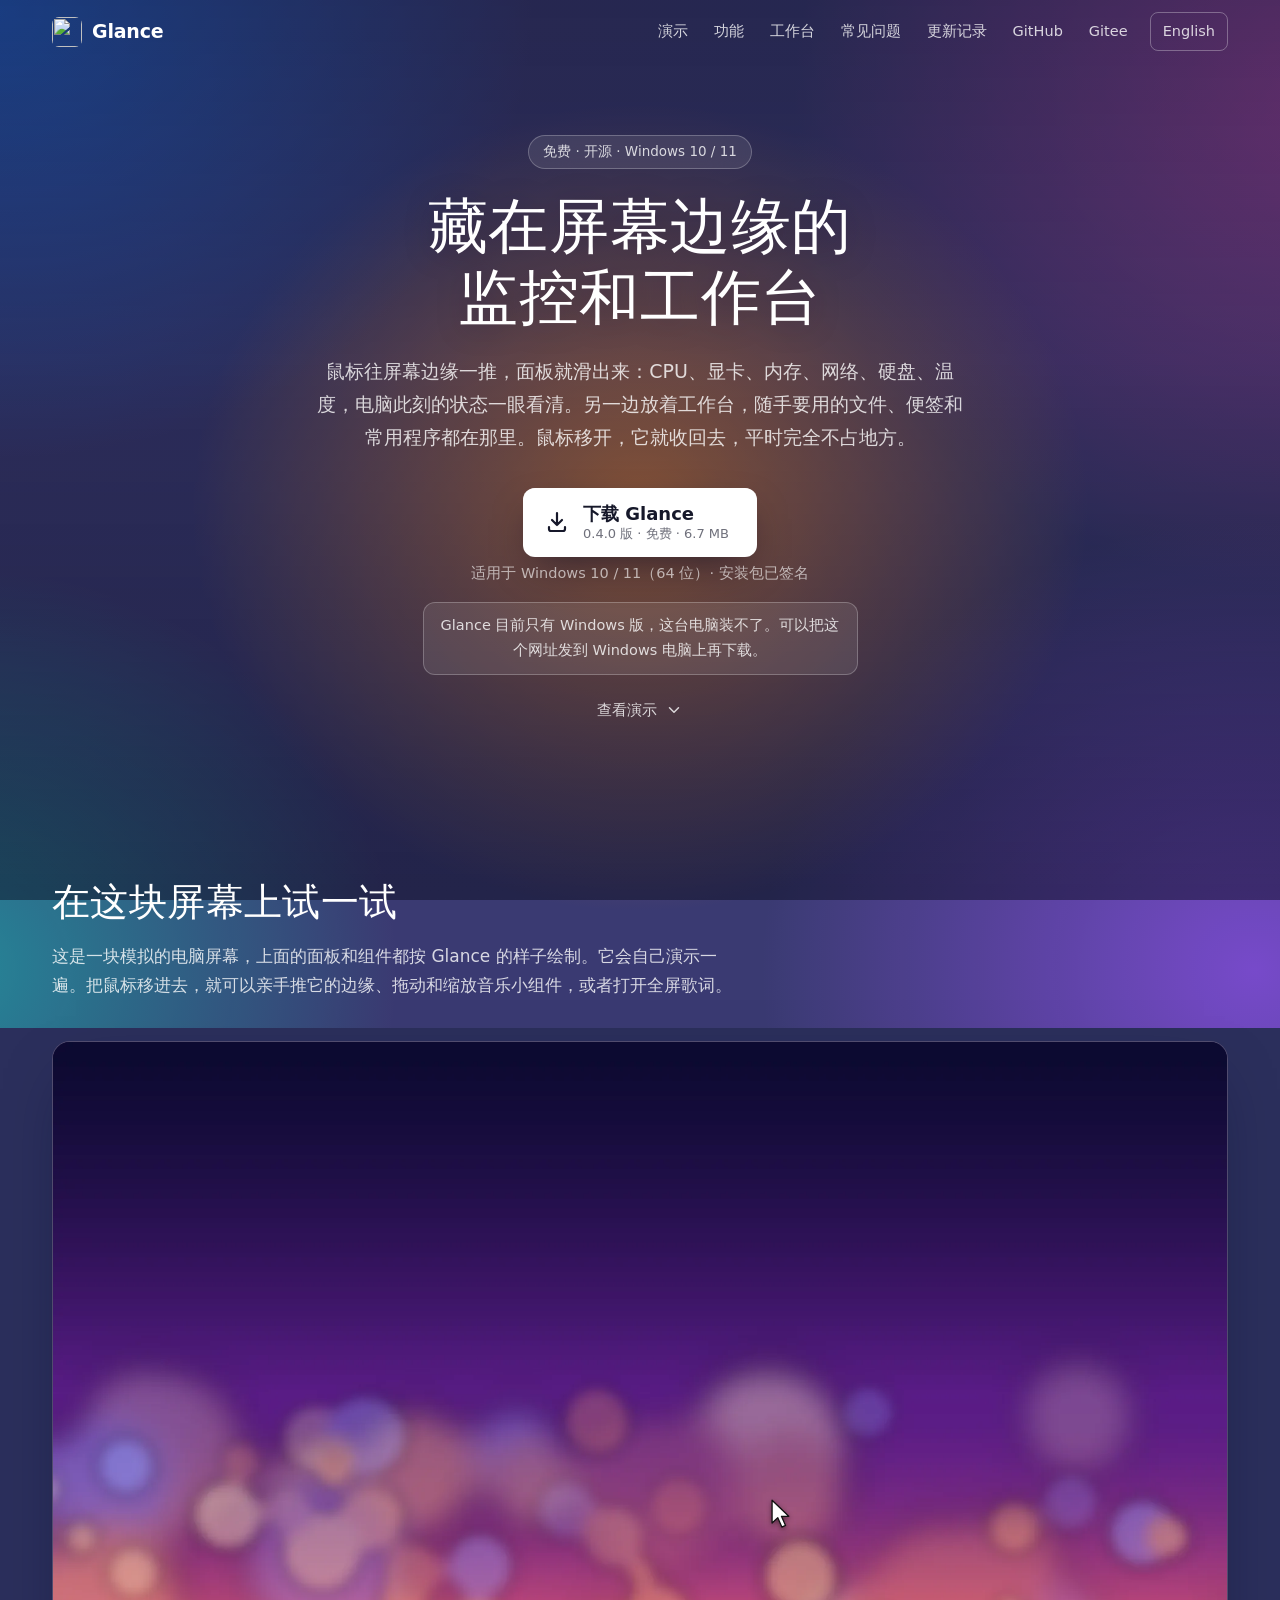
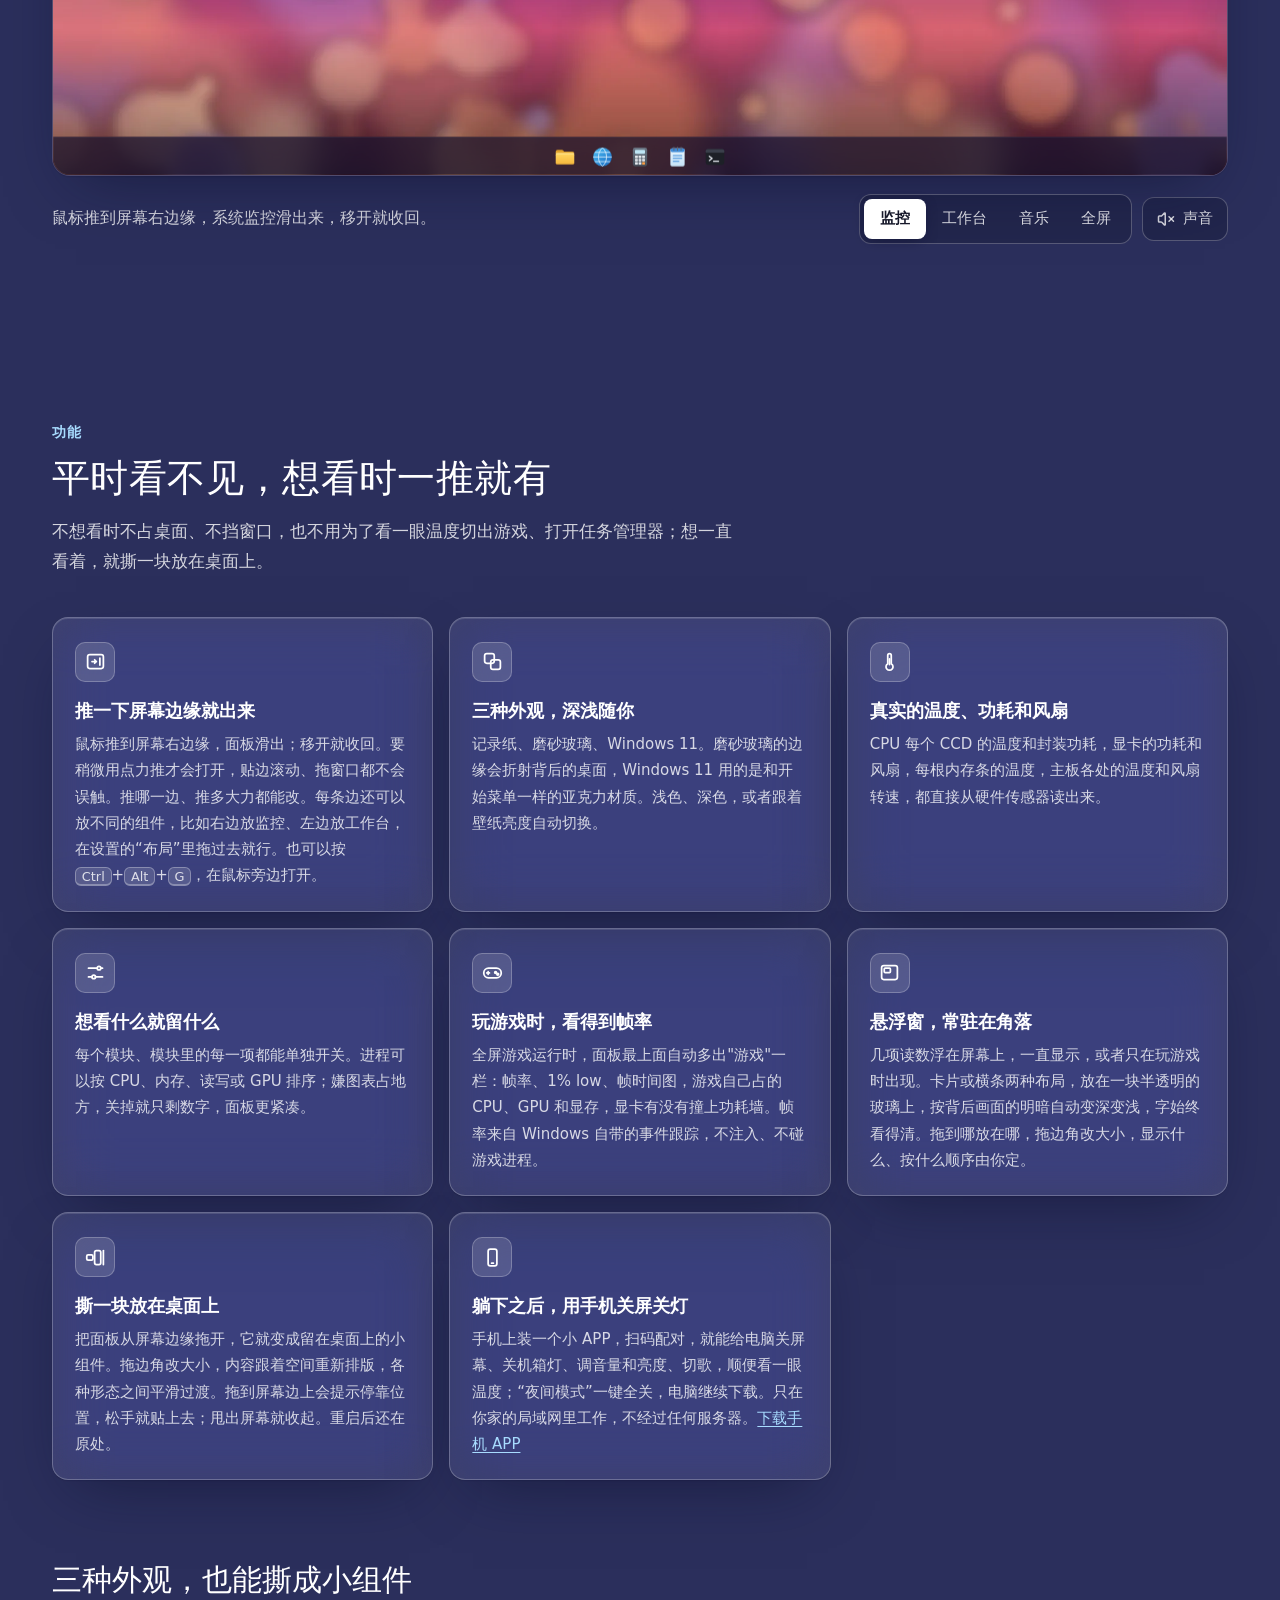
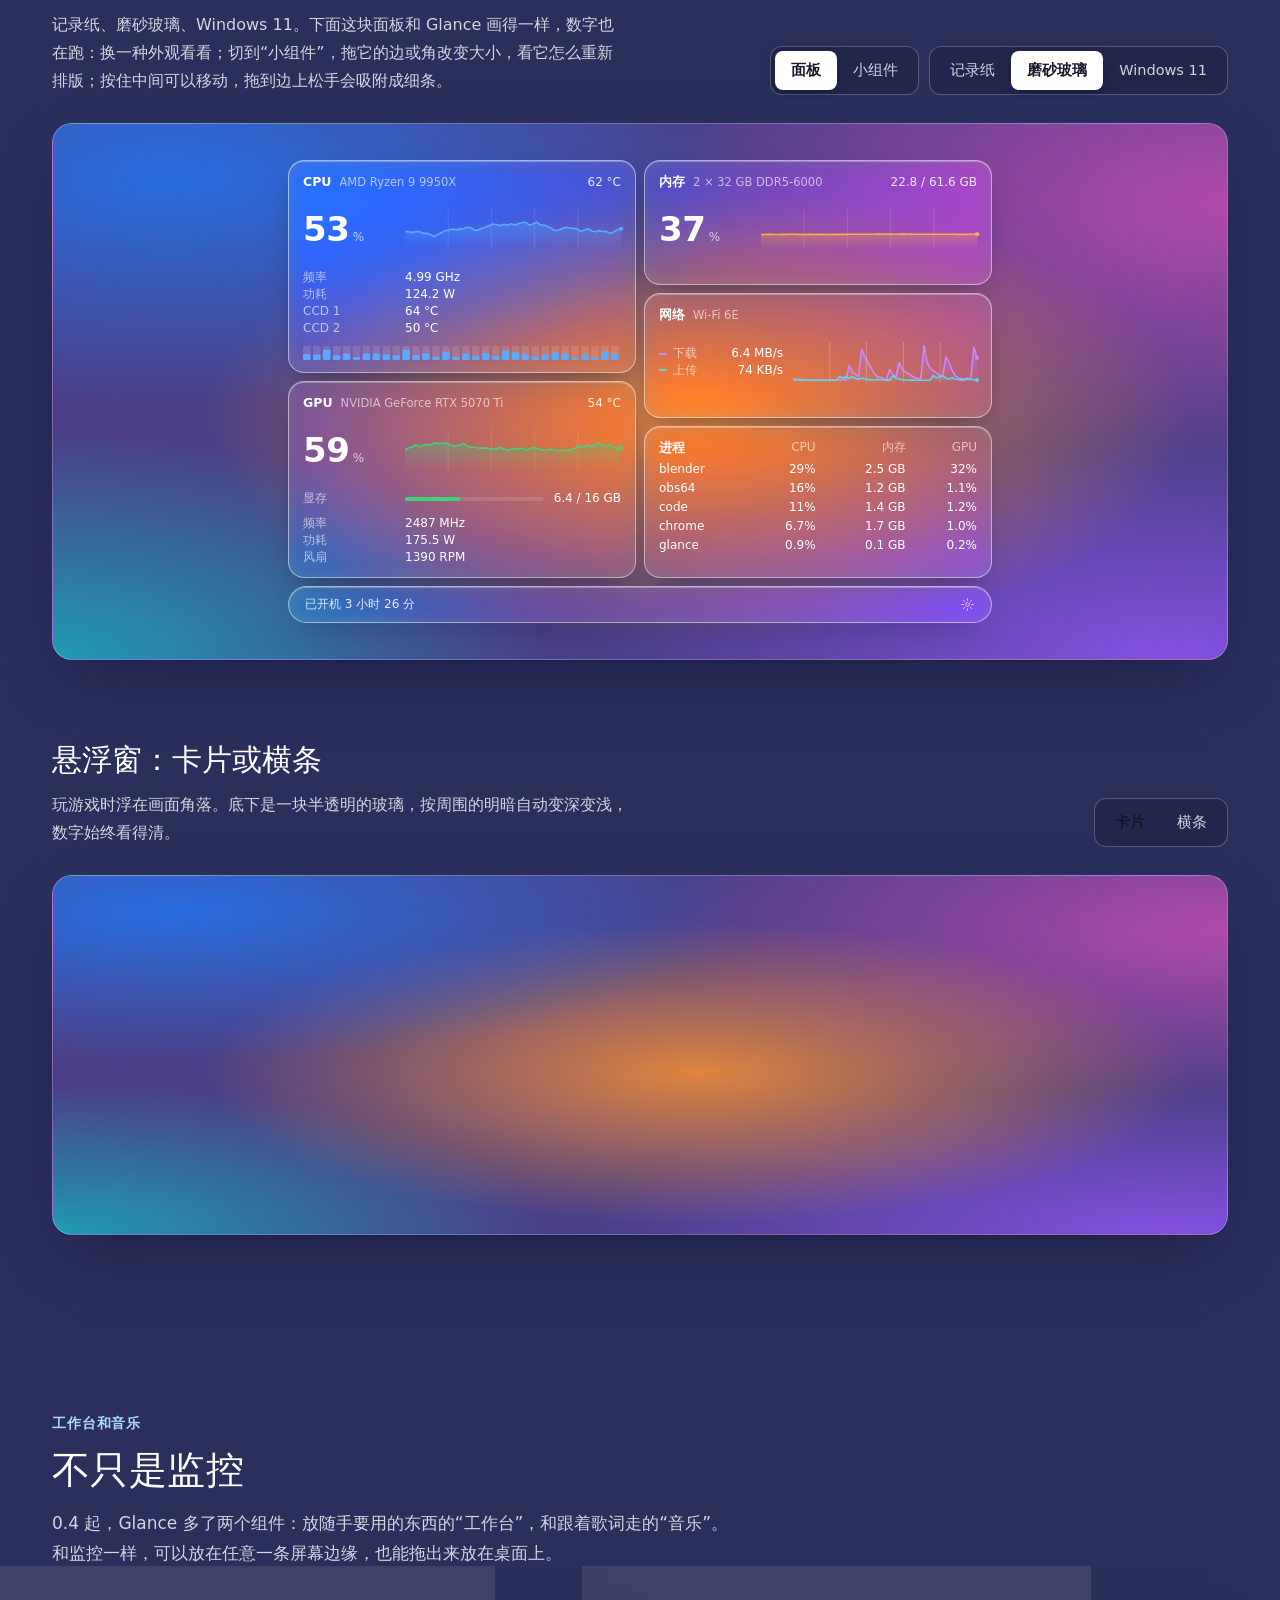
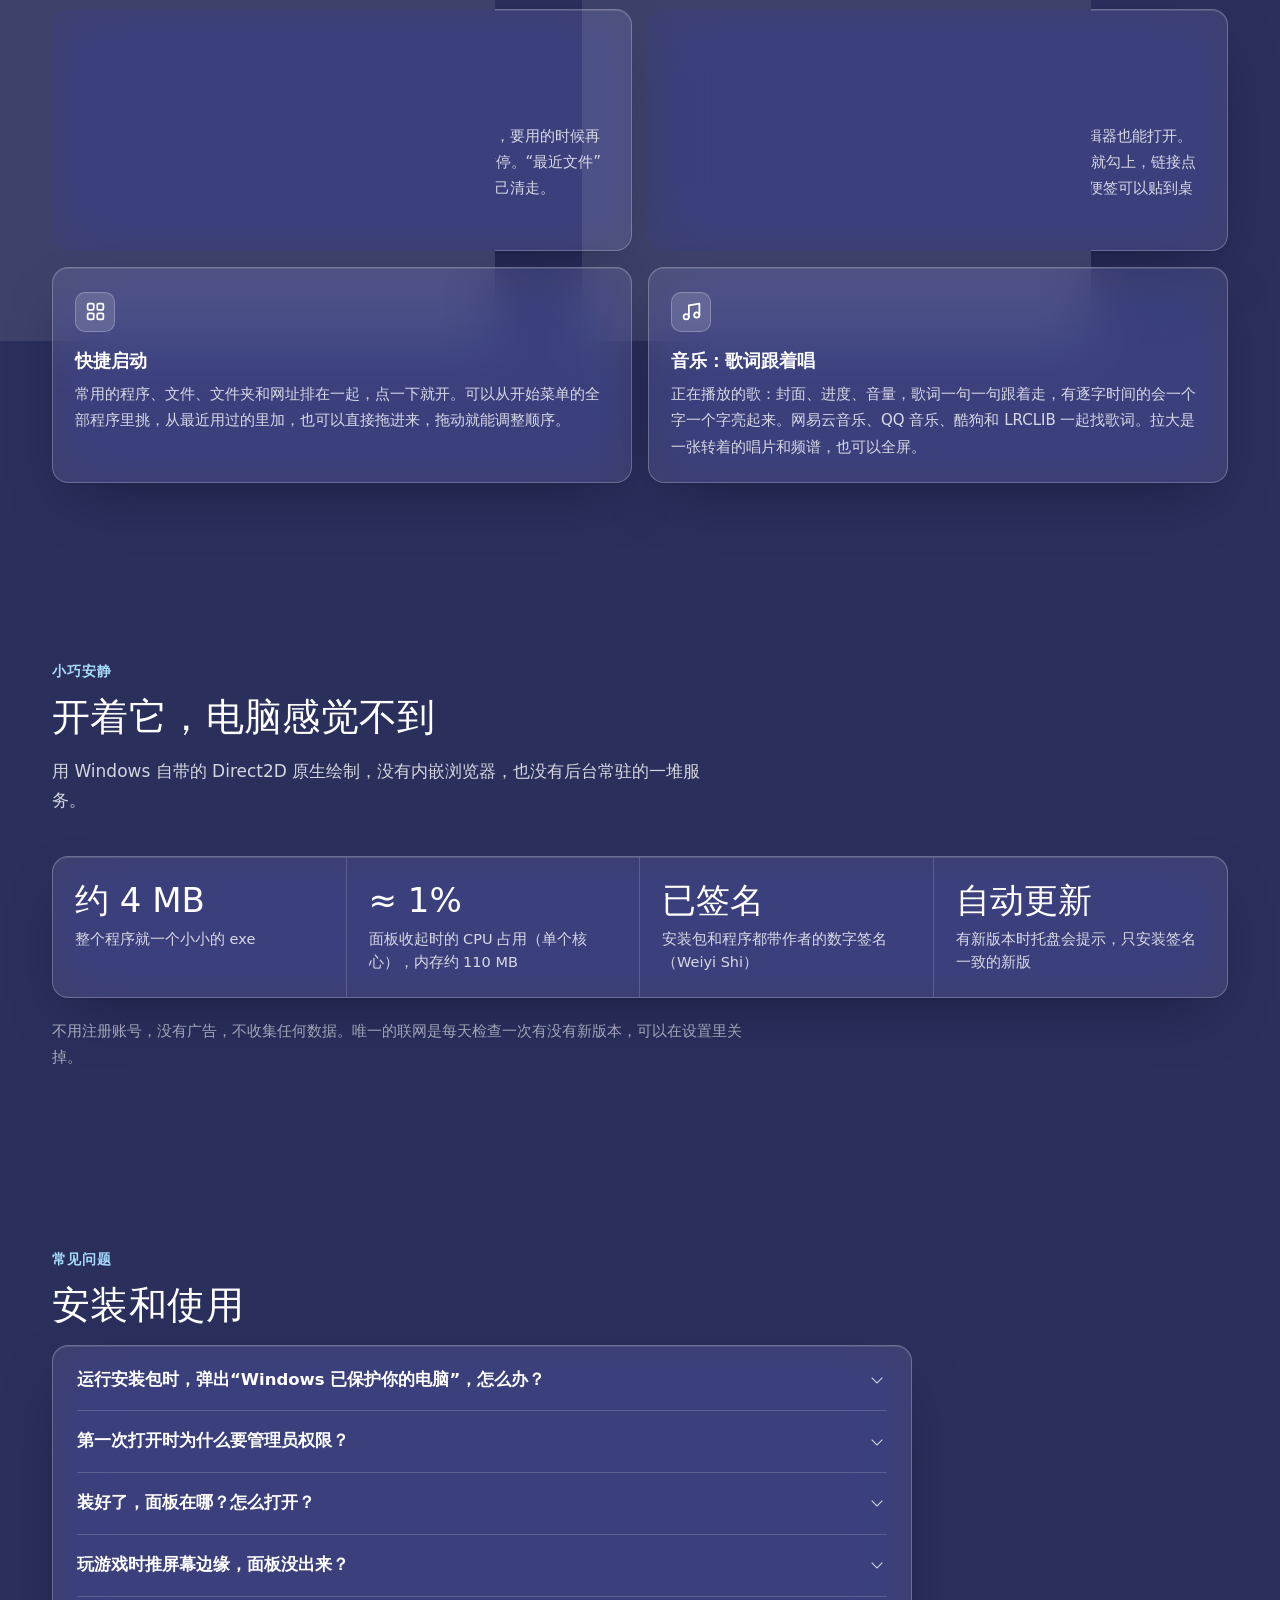
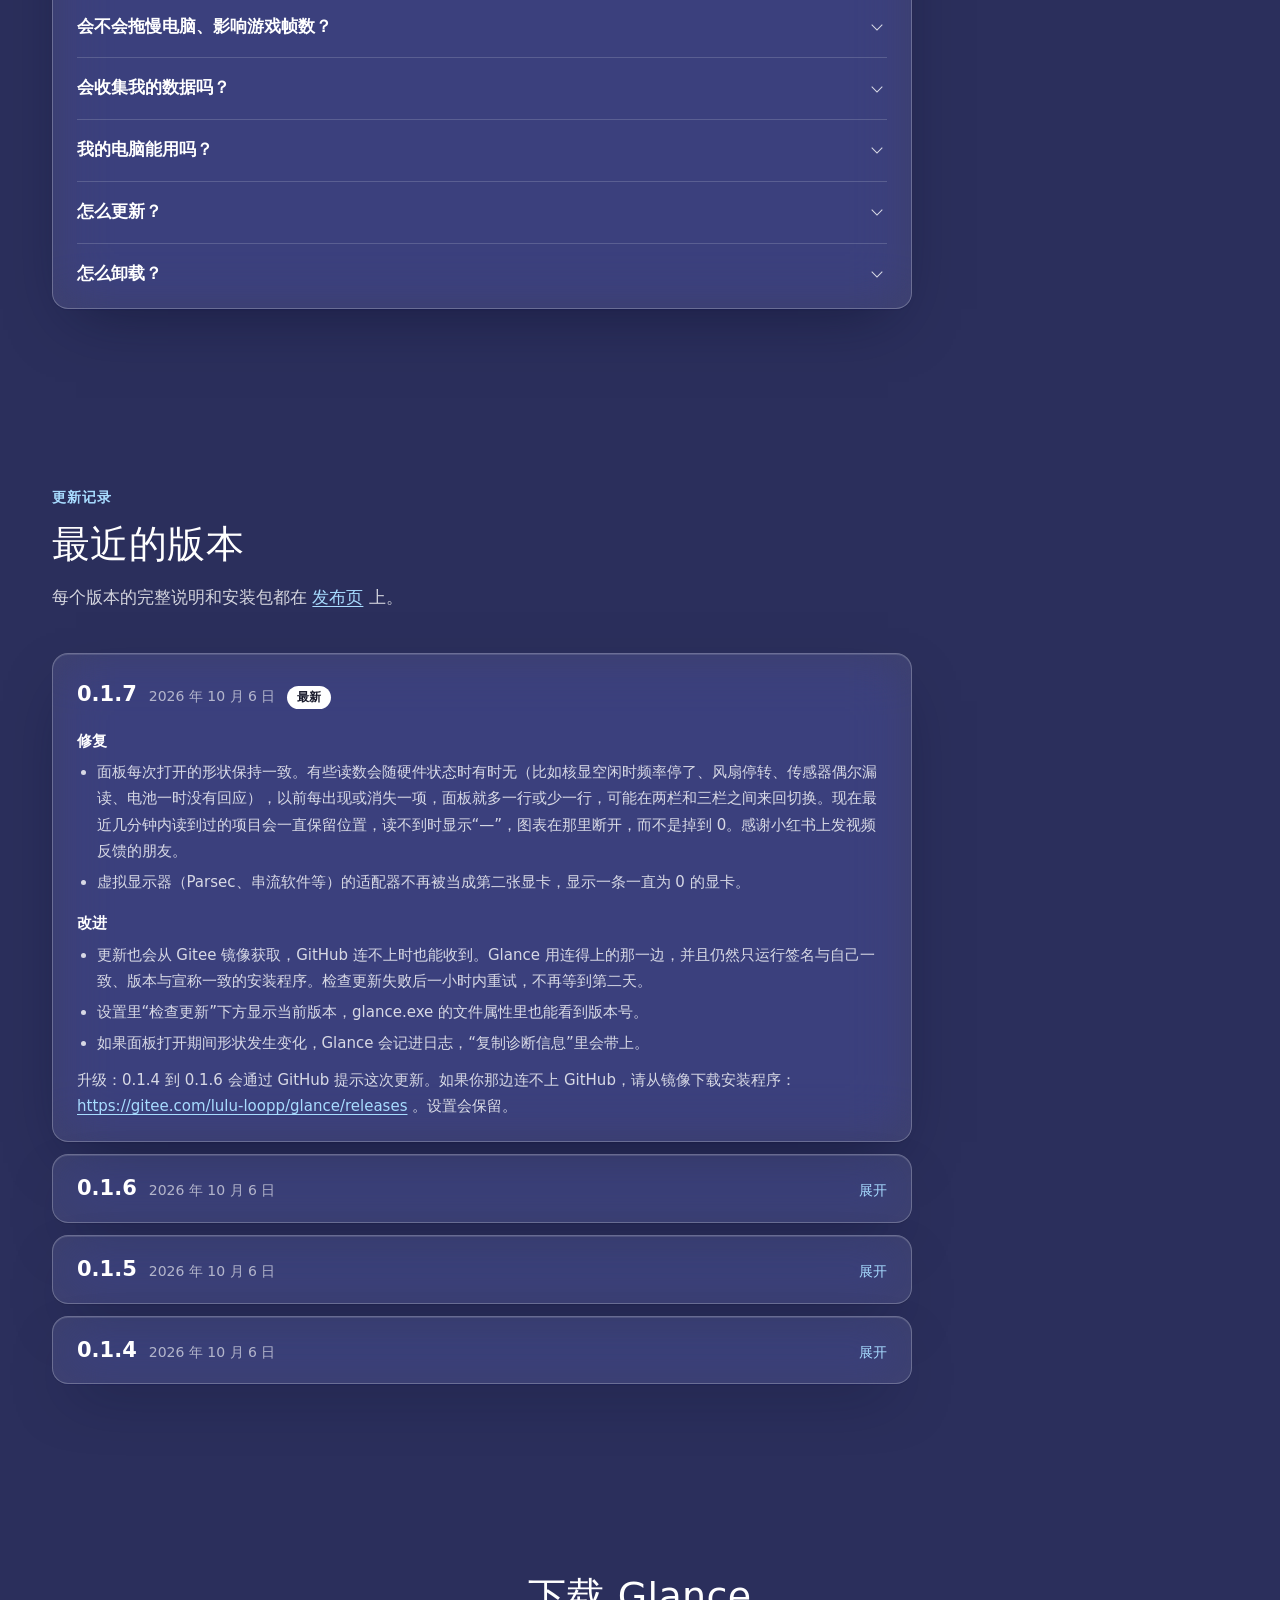
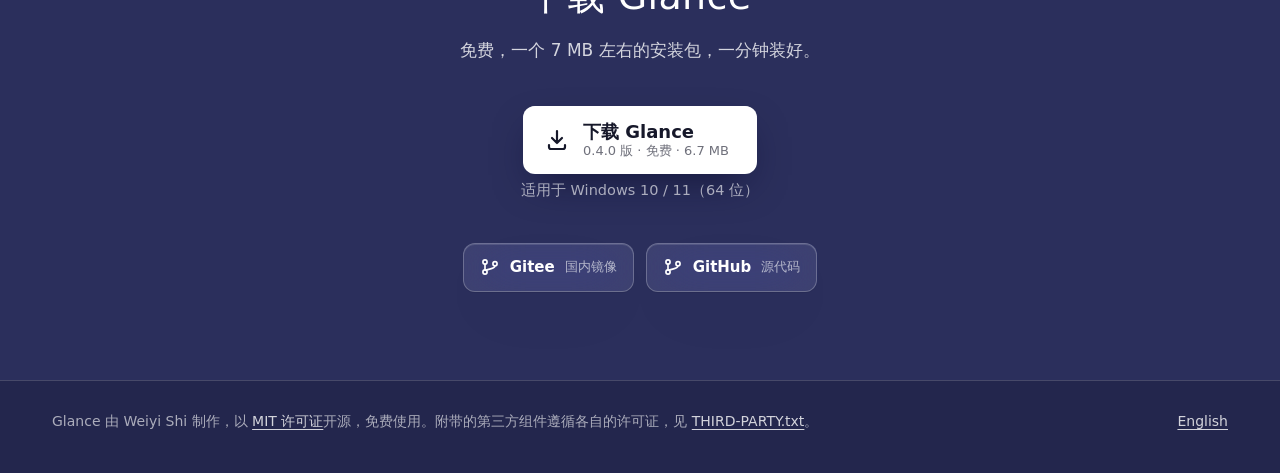
==== commit 73d23e22: "Website: on the desk the workbench's blocks keep their own heights, its rail as tall as they are and" ====
--- a/website/index.html
+++ b/website/index.html
@@ -16,15 +16,15 @@
 <script src="assets/lang.js?v=1"></script>
 <link rel="stylesheet" href="assets/site.css?v=18">
 <link rel="stylesheet" href="assets/bench.css?v=1">
-<link rel="stylesheet" href="assets/desk.css?v=1">
+<link rel="stylesheet" href="assets/desk.css?v=2">
 <script src="assets/site.js?v=10" defer></script>
 <script src="assets/demo.js?v=8" defer></script>
 <script src="assets/widget.js?v=5" defer></script>
 <script src="assets/overlay.js?v=4" defer></script>
-<script src="assets/bench.js?v=1" defer></script>
-<script src="assets/music.js?v=1" defer></script>
+<script src="assets/bench.js?v=2" defer></script>
+<script src="assets/music.js?v=2" defer></script>
 <script src="assets/full.js?v=1" defer></script>
-<script src="assets/desk.js?v=1" defer></script>
+<script src="assets/desk.js?v=2" defer></script>
 </head>
 <body>
 <a class="skip" href="#main">跳到正文</a>
@@ -81,7 +81,7 @@
       <p class="sub">这是一块模拟的电脑屏幕，上面的面板和组件都按 Glance 的样子绘制。它会自己演示一遍。把鼠标移进去，就可以亲手推它的边缘、拖动和缩放音乐小组件，或者打开全屏歌词。</p>
       <div class="vdesk" data-desk role="region" aria-label="Glance 使用演示">
         <div class="screen">
-          <div class="taskbar"><i><svg viewBox="0 0 24 24" fill="none" stroke="#ffd479" stroke-width="2" stroke-linecap="round" stroke-linejoin="round" aria-hidden="true"><path d="M20 20a2 2 0 0 0 2-2V8a2 2 0 0 0-2-2h-7.9a2 2 0 0 1-1.69-.9L9.6 3.9A2 2 0 0 0 7.93 3H4a2 2 0 0 0-2 2v13a2 2 0 0 0 2 2Z"/></svg></i><i><svg viewBox="0 0 24 24" fill="none" stroke="#7cc4ff" stroke-width="2" stroke-linecap="round" stroke-linejoin="round" aria-hidden="true"><circle cx="12" cy="12" r="10"/><path d="M12 2a14.5 14.5 0 0 0 0 20 14.5 14.5 0 0 0 0-20"/><path d="M2 12h20"/></svg></i><i><svg viewBox="0 0 24 24" fill="none" stroke="#9ee6a8" stroke-width="2" stroke-linecap="round" stroke-linejoin="round" aria-hidden="true"><rect width="18" height="18" x="3" y="3" rx="2" ry="2"/><circle cx="9" cy="9" r="2"/><path d="m21 15-3.086-3.086a2 2 0 0 0-2.828 0L6 21"/></svg></i><i><svg viewBox="0 0 24 24" fill="none" stroke="#ff9ccf" stroke-width="2" stroke-linecap="round" stroke-linejoin="round" aria-hidden="true"><path d="M9 18V5l12-2v13"/><circle cx="6" cy="18" r="3"/><circle cx="18" cy="16" r="3"/></svg></i><i><svg viewBox="0 0 24 24" fill="none" stroke="#d9dcf0" stroke-width="2" stroke-linecap="round" stroke-linejoin="round" aria-hidden="true"><path d="m4 17 6-6-6-6"/><path d="M12 19h8"/></svg></i></div>
+          <div class="taskbar"></div>
           <div class="edge" data-at="left"></div>
           <div class="edge" data-at="right"><div data-demo></div></div>
           <div class="mw" hidden><canvas></canvas></div>
--- a/website/assets/desk.css
+++ b/website/assets/desk.css
@@ -15,9 +15,10 @@
 .vdesk .taskbar { position: absolute; left: 0; right: 0; bottom: 0; height: 48px; display: flex; align-items: center; justify-content: center; gap: 6px;
   background: rgba(24, 20, 48, 0.72); -webkit-backdrop-filter: blur(30px) saturate(150%); backdrop-filter: blur(30px) saturate(150%);
   border-top: 1px solid rgba(255, 255, 255, 0.08); }
-.vdesk .taskbar i { display: block; width: 36px; height: 36px; border-radius: 8px; display: grid; place-items: center; }
-.vdesk .taskbar i svg { width: 22px; height: 22px; }
-.vdesk .taskbar i:hover { background: rgba(255, 255, 255, 0.08); }
+.vdesk .taskbar i { width: 40px; height: 40px; border-radius: 6px; display: grid; place-items: center; transition: background .15s; }
+.vdesk .taskbar i svg { display: block; width: 28px; height: 28px; }
+.vdesk .taskbar i:hover { background: rgba(255, 255, 255, 0.1); }
+.vdesk .taskbar i:active svg { transform: scale(0.88); }
 
 /* What comes from an edge: placed and slid by desk.js. */
 .vdesk .edge { position: absolute; left: 0; top: 0; will-change: transform; }
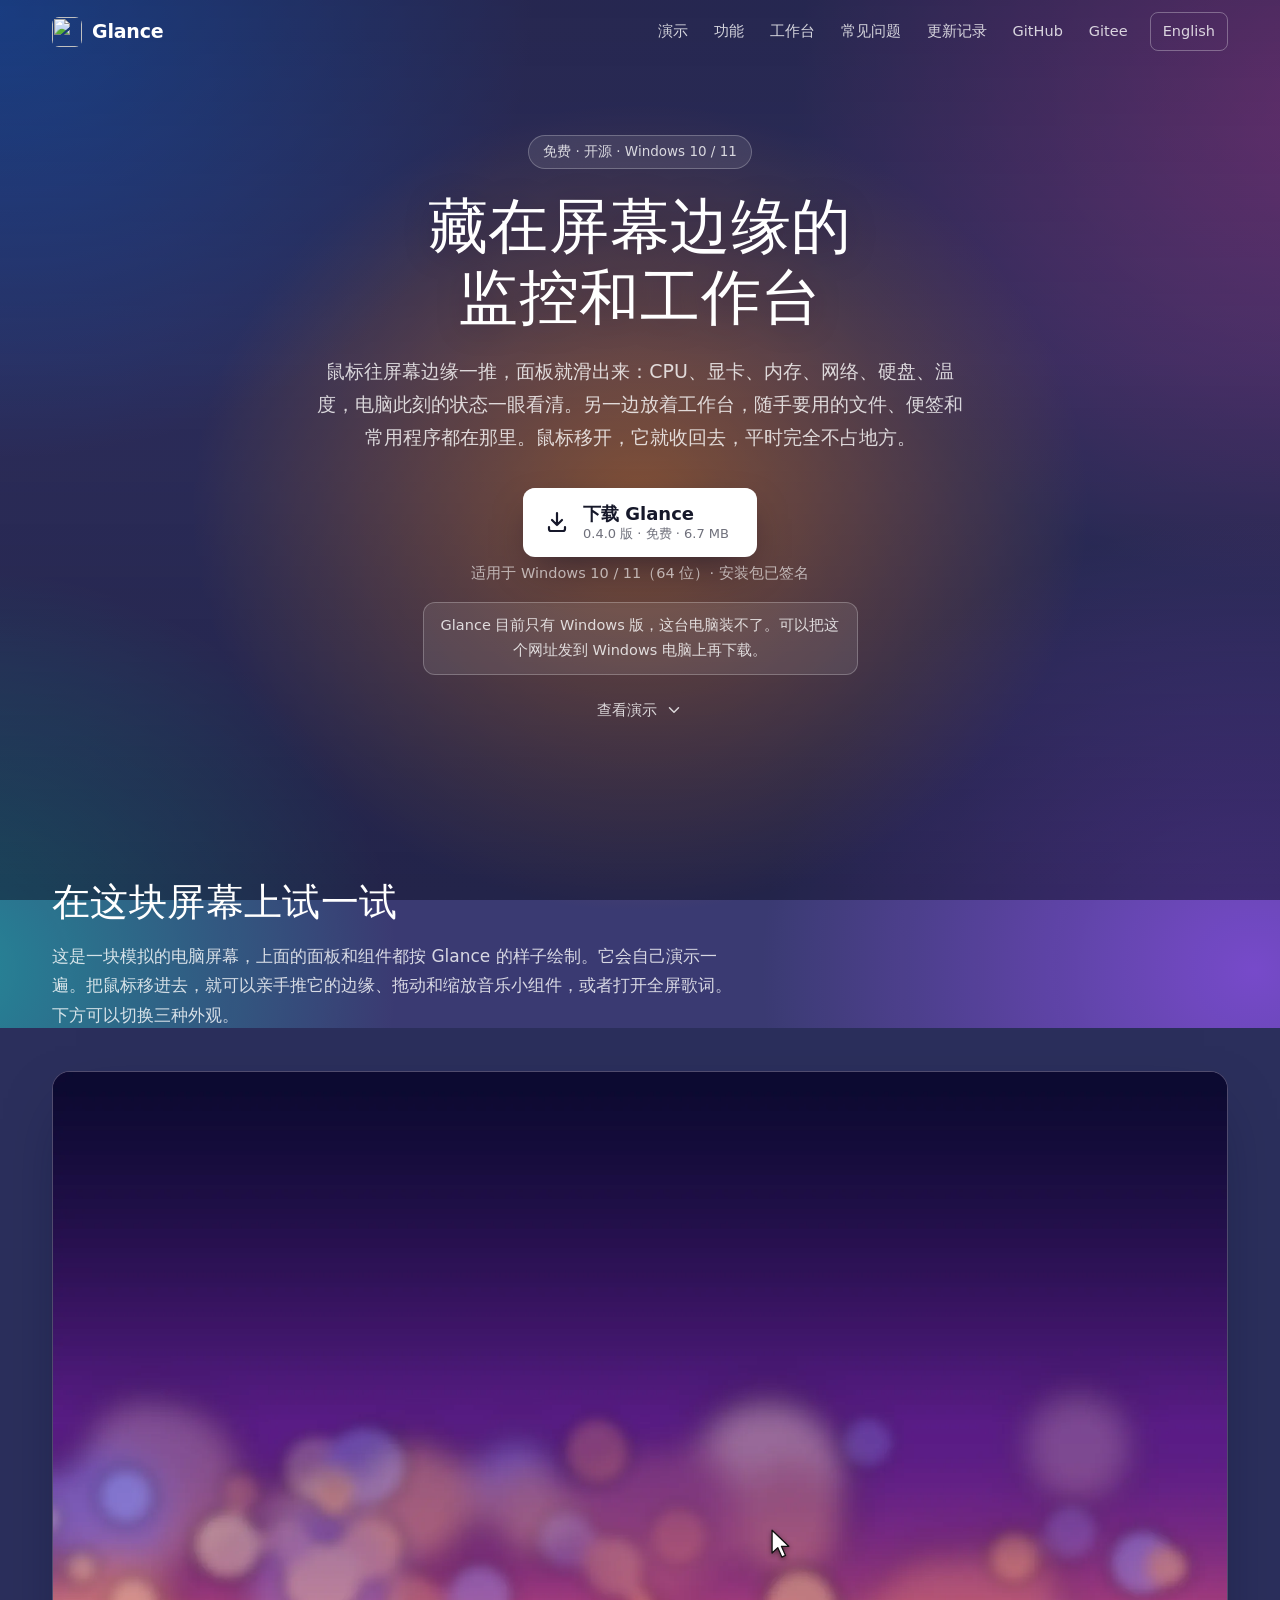
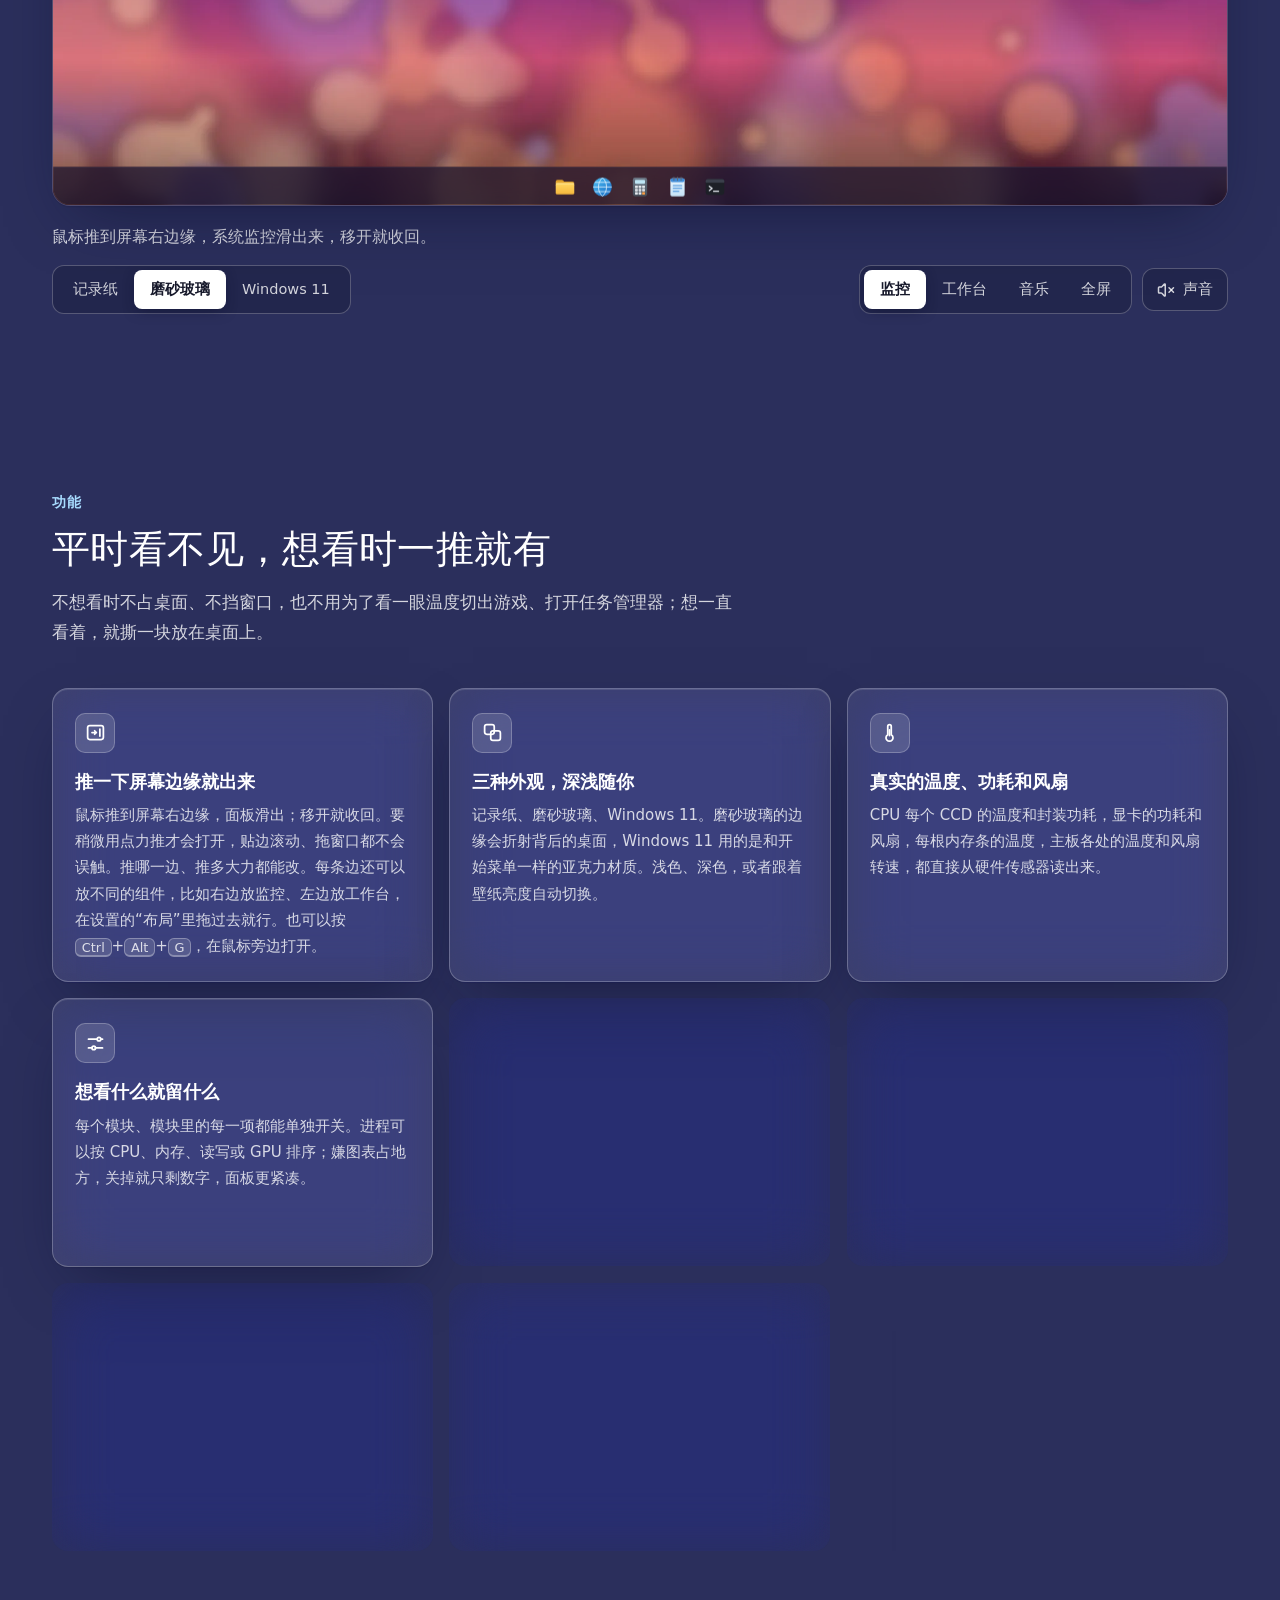
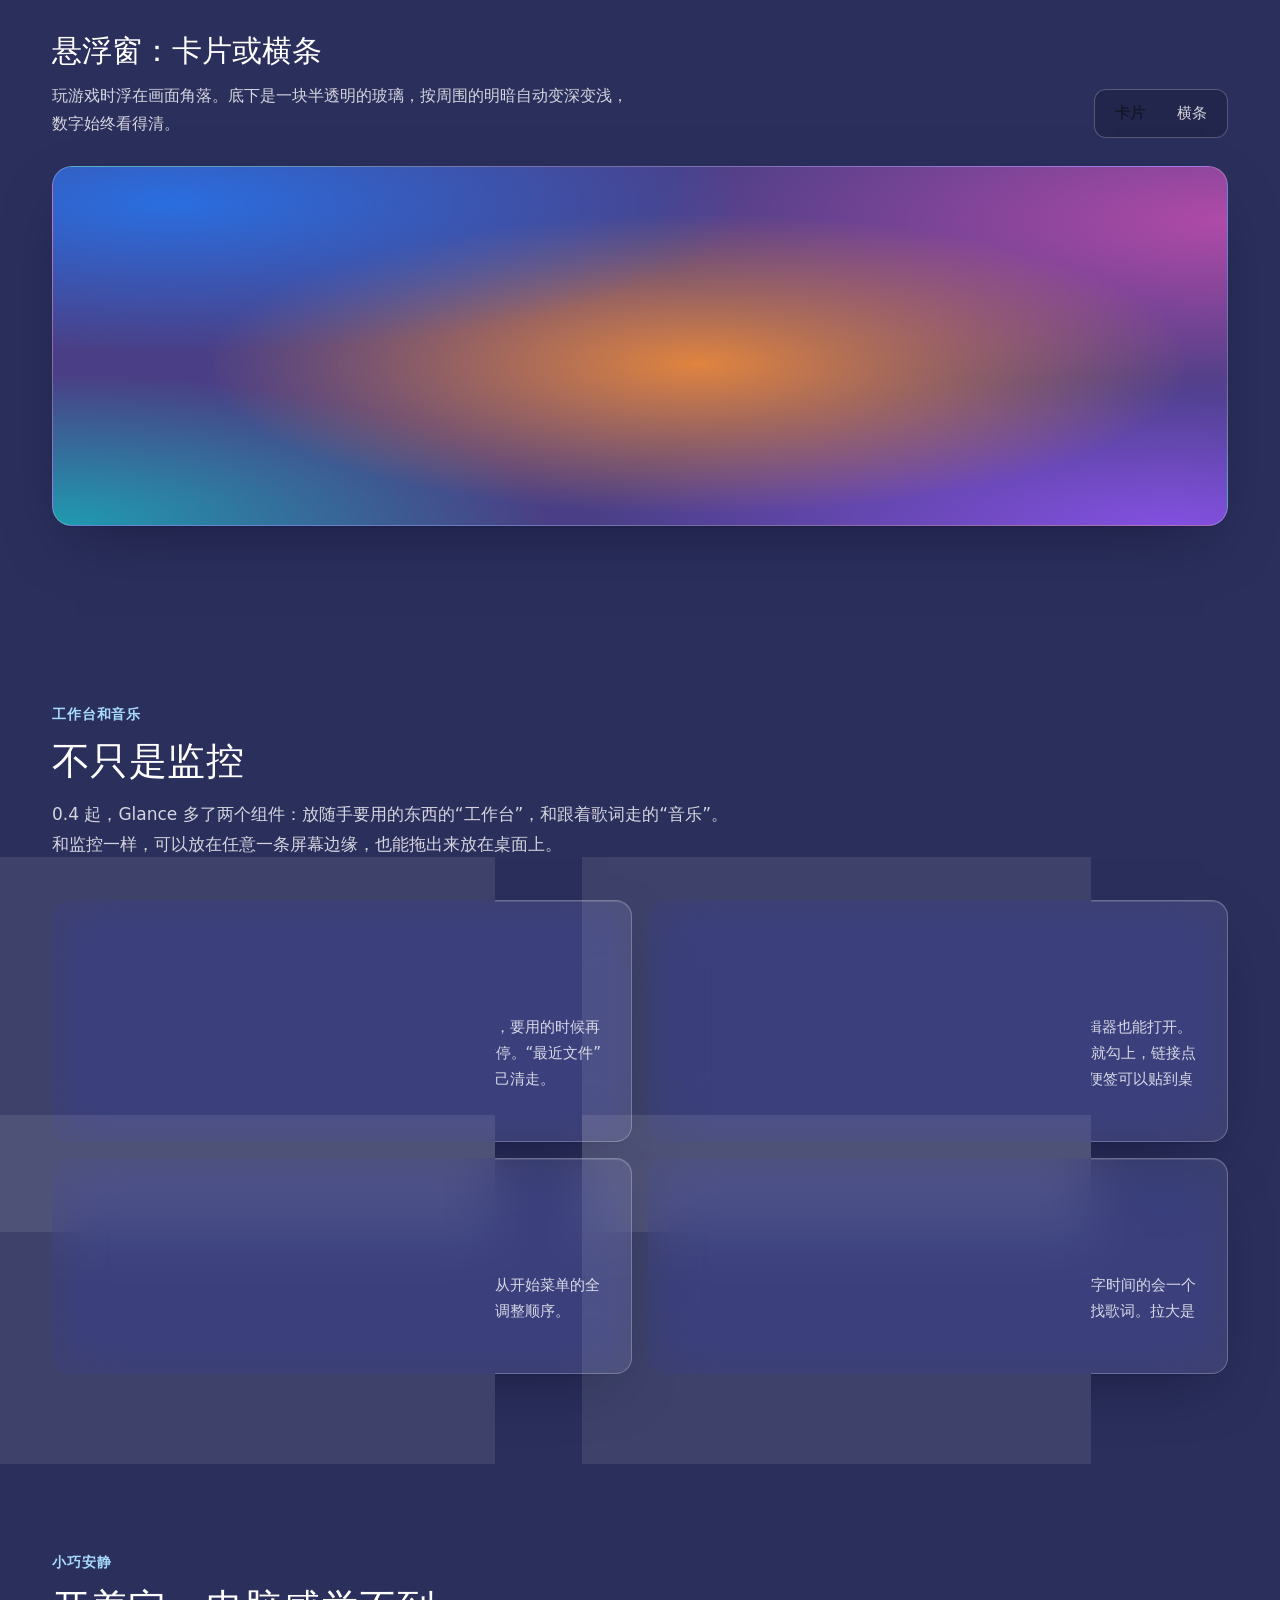
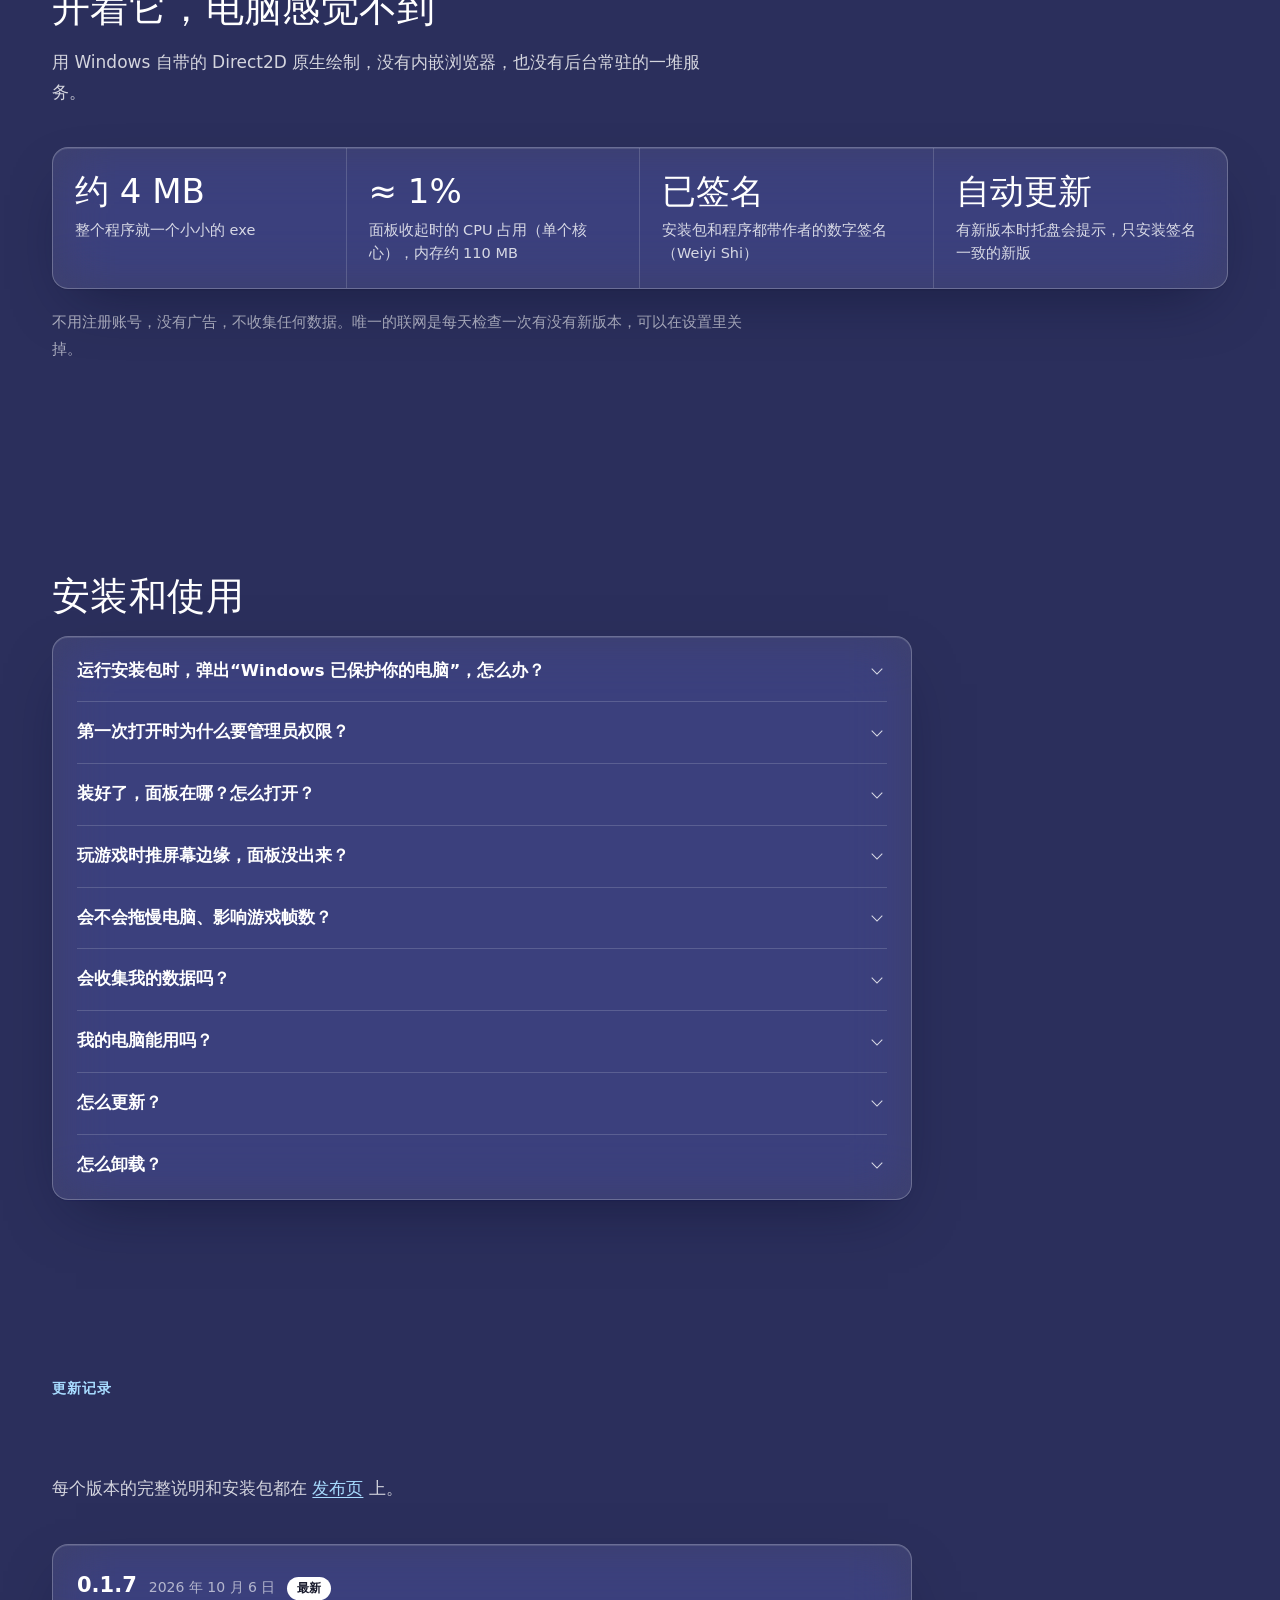
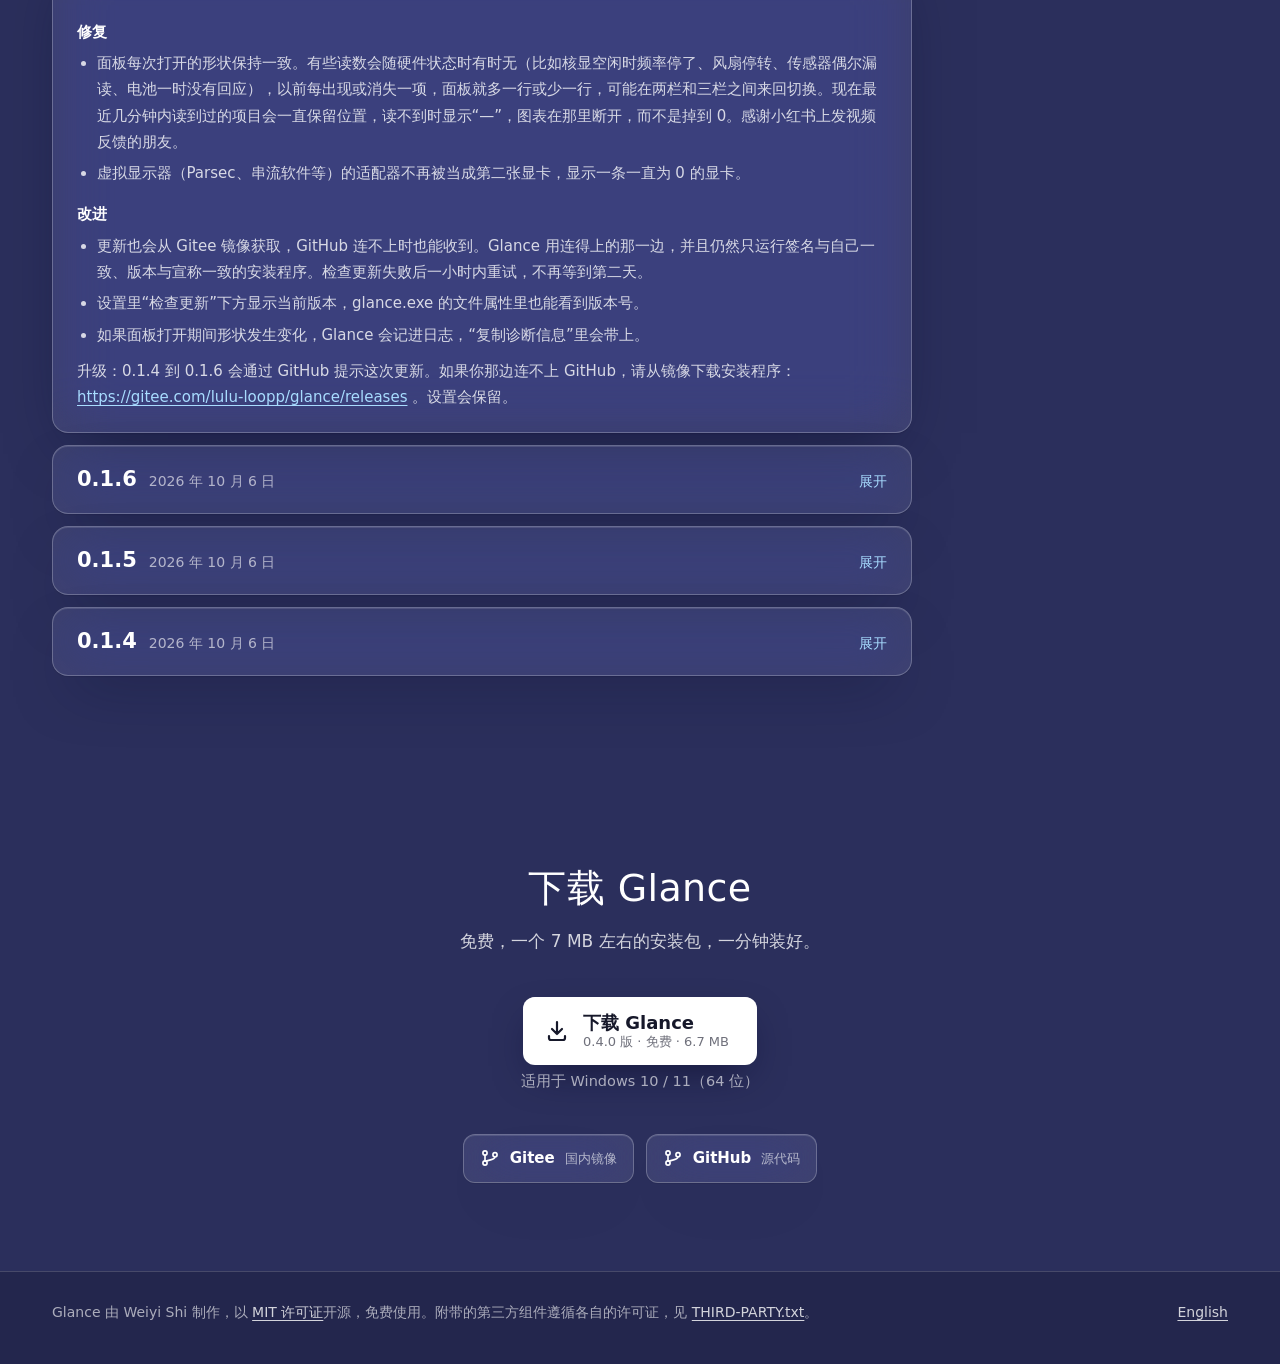
==== commit e00864e7: "Website: the looks are chosen under the desk, and its monitor and workbench take each of them as Gla" ====
--- a/website/index.html
+++ b/website/index.html
@@ -14,17 +14,16 @@
 <link rel="apple-touch-icon" href="apple-touch-icon.png">
 <link rel="preload" href="assets/fonts/archivo-600.woff2" as="font" type="font/woff2" crossorigin>
 <script src="assets/lang.js?v=1"></script>
-<link rel="stylesheet" href="assets/site.css?v=18">
-<link rel="stylesheet" href="assets/bench.css?v=1">
-<link rel="stylesheet" href="assets/desk.css?v=2">
+<link rel="stylesheet" href="assets/site.css?v=20">
+<link rel="stylesheet" href="assets/bench.css?v=2">
+<link rel="stylesheet" href="assets/desk.css?v=3">
 <script src="assets/site.js?v=10" defer></script>
-<script src="assets/demo.js?v=8" defer></script>
-<script src="assets/widget.js?v=5" defer></script>
+<script src="assets/demo.js?v=10" defer></script>
 <script src="assets/overlay.js?v=4" defer></script>
-<script src="assets/bench.js?v=2" defer></script>
+<script src="assets/bench.js?v=3" defer></script>
 <script src="assets/music.js?v=2" defer></script>
 <script src="assets/full.js?v=1" defer></script>
-<script src="assets/desk.js?v=2" defer></script>
+<script src="assets/desk.js?v=3" defer></script>
 </head>
 <body>
 <a class="skip" href="#main">跳到正文</a>
@@ -78,7 +77,7 @@
     <div class="wrap">
       <p class="eyebrow">演示</p>
       <h2>在这块屏幕上试一试</h2>
-      <p class="sub">这是一块模拟的电脑屏幕，上面的面板和组件都按 Glance 的样子绘制。它会自己演示一遍。把鼠标移进去，就可以亲手推它的边缘、拖动和缩放音乐小组件，或者打开全屏歌词。</p>
+      <p class="sub">这是一块模拟的电脑屏幕，上面的面板和组件都按 Glance 的样子绘制。它会自己演示一遍。把鼠标移进去，就可以亲手推它的边缘、拖动和缩放音乐小组件，或者打开全屏歌词。下方可以切换三种外观。</p>
       <div class="vdesk" data-desk role="region" aria-label="Glance 使用演示">
         <div class="screen">
           <div class="taskbar"></div>
@@ -93,6 +92,7 @@
       <div class="desk-bar">
         <p class="desk-say" data-say aria-live="polite"></p>
         <div class="desk-tools">
+          <div class="seg" role="group" aria-label="外观" data-looks><button type="button" data-look="paper" aria-pressed="false">记录纸</button><button type="button" data-look="glass" aria-pressed="true">磨砂玻璃</button><button type="button" data-look="win11" aria-pressed="false">Windows 11</button></div>
           <div class="seg" role="group" aria-label="演示的部分" data-chapters><button type="button" aria-pressed="false">监控</button><button type="button" aria-pressed="false">工作台</button><button type="button" aria-pressed="false">音乐</button><button type="button" aria-pressed="false">全屏</button></div>
           <button class="desk-sound" type="button" aria-pressed="false" data-sound><svg class="off" viewBox="0 0 24 24" fill="none" stroke="currentColor" stroke-width="2" stroke-linecap="round" stroke-linejoin="round" aria-hidden="true"><path d="M11 4.702a.705.705 0 0 0-1.203-.498L6.413 7.587A1.4 1.4 0 0 1 5.416 8H3a1 1 0 0 0-1 1v6a1 1 0 0 0 1 1h2.416a1.4 1.4 0 0 1 .997.413l3.383 3.384A.705.705 0 0 0 11 19.298z"/><line x1="22" x2="16" y1="9" y2="15"/><line x1="16" x2="22" y1="9" y2="15"/></svg><svg class="on" viewBox="0 0 24 24" fill="none" stroke="currentColor" stroke-width="2" stroke-linecap="round" stroke-linejoin="round" aria-hidden="true"><path d="M11 4.702a.705.705 0 0 0-1.203-.498L6.413 7.587A1.4 1.4 0 0 1 5.416 8H3a1 1 0 0 0-1 1v6a1 1 0 0 0 1 1h2.416a1.4 1.4 0 0 1 .997.413l3.383 3.384A.705.705 0 0 0 11 19.298z"/><path d="M16 9a5 5 0 0 1 0 6"/><path d="M19.364 18.364a9 9 0 0 0 0-12.728"/></svg><span>声音</span></button>
         </div>
@@ -148,28 +148,6 @@
           <p>手机上装一个小 APP，扫码配对，就能给电脑关屏幕、关机箱灯、调音量和亮度、切歌，顺便看一眼温度；“夜间模式”一键全关，电脑继续下载。只在你家的局域网里工作，不经过任何服务器。<a href="app/">下载手机 APP</a></p>
         </li>
       </ul>
-
-      <div class="looks">
-        <div class="looks-text">
-          <div>
-            <h3>三种外观，也能撕成小组件</h3>
-            <p>记录纸、磨砂玻璃、Windows 11。下面这块面板和 Glance 画得一样，数字也在跑：换一种外观看看；切到“小组件”，拖它的边或角改变大小，看它怎么重新排版；按住中间可以移动，拖到边上松手会吸附成细条。</p>
-          </div>
-          <div class="segs">
-          <div class="seg" role="group" aria-label="面板还是小组件" data-shape>
-          <button type="button" data-shape="panel" aria-pressed="true">面板</button>
-          <button type="button" data-shape="widget" aria-pressed="false">小组件</button>
-          </div>
-          <div class="seg" role="group" data-looks>
-          <button type="button" data-look="paper" aria-pressed="false">记录纸</button>
-          <button type="button" data-look="glass" aria-pressed="true">磨砂玻璃</button>
-          <button type="button" data-look="win11" aria-pressed="false">Windows 11</button>
-          </div>
-          </div>
-        </div>
-        <div class="stage" data-demo></div>
-        <div class="stage desk" data-widget aria-label="可调整大小的小组件演示" hidden></div>
-      </div>
 
       <div class="looks">
         <div class="looks-text">
--- a/website/assets/site.css
+++ b/website/assets/site.css
@@ -332,135 +332,131 @@
 @media (max-width: 440px) { .scene { height: 400px; } }
 
 /* ---------- the panel itself ---------- */
-.gp { --line-c: rgba(255, 255, 255, 0.12); width: min(704px, 100%); display: grid;
-  grid-template-columns: repeat(2, minmax(0, 1fr)); gap: 8px; text-align: left; color: #fff; font-size: 12px; line-height: 1.4;
-  font-family: "Segoe UI Variable Text", "Segoe UI", -apple-system, "PingFang SC", "Microsoft YaHei UI", system-ui, sans-serif;
-  font-variant-numeric: tabular-nums; }
+/* Drawn as each of Glance's skins draws it in the dark (theme.rs, skins.rs): glass by default, chart paper and
+   Windows 11 under html[data-look] below. Its columns are Glance's (view.rs `COLUMN_WIDTH`), its colours the
+   skin's. */
+.gp { --gp-frost: 0.16;
+  --gp-text: rgba(255, 255, 255, 0.95); --gp-text2: rgba(255, 255, 255, 0.68); --gp-text3: rgba(255, 255, 255, 0.46);
+  --gp-track: rgba(255, 255, 255, 0.16); --gp-rule: rgba(255, 255, 255, 0.1);
+  /* The fill under a chart's trace, at its top and at its foot (theme.rs `Ink`). */
+  --gp-wash: 0.34; --gp-wash-end: 0;
+  width: 720px; display: grid;
+  grid-template-columns: repeat(2, minmax(0, 1fr)); gap: 8px; text-align: left; color: var(--gp-text); font-size: 12px; line-height: 1.4;
+  font-family: "Inter", "Microsoft YaHei UI", "Microsoft YaHei", "PingFang SC", "Hiragino Sans GB", "Noto Sans CJK SC", sans-serif;
+  font-variant-numeric: tabular-nums; -webkit-font-smoothing: antialiased; }
 .gp .col { display: flex; flex-direction: column; gap: 8px; min-width: 0; }
 .gp .foot { grid-column: 1 / -1; }
-@media (max-width: 760px) { .gp { grid-template-columns: minmax(0, 1fr); } }
 /* As in Glance, a shorter column's lanes share what is left over, so both
-   columns end at the same line. */
-.gp .lane { flex: 1 0 auto; padding: 12px 14px; border-radius: 16px; background: rgba(255, 255, 255, 0.08);
-  border: 1px solid rgba(255, 255, 255, 0.5);
-  -webkit-backdrop-filter: blur(14px) saturate(170%); backdrop-filter: blur(14px) saturate(170%);
-  box-shadow: inset 0 1px 0 rgba(255, 255, 255, 0.3), inset 0 0 18px rgba(255, 255, 255, 0.06),
-    0 12px 30px -14px rgba(8, 10, 40, 0.55); }
+   columns end at the same line. On glass, each lane and the bar a piece of
+   glass, as the workbench's are (bench.css `.gb-piece`). */
+.gp .lane, .gp .foot { position: relative; border-radius: 24px;
+  background: rgba(20, 20, 26, calc(0.16 + 0.68 * var(--gp-frost)));
+  -webkit-backdrop-filter: blur(calc(9px * var(--gp-frost))) saturate(1.3);
+  backdrop-filter: blur(calc(9px * var(--gp-frost))) saturate(1.3);
+  box-shadow: 0 10px 30px rgba(0, 0, 0, 0.3), 0 1px 3px rgba(0, 0, 0, 0.2),
+    inset 0 1px 2px rgba(255, 255, 255, 0.5), inset 0 -1px 2px rgba(255, 255, 255, 0.12),
+    inset 0 0 18px rgba(255, 255, 255, 0.07); }
+.gp .lane::after, .gp .foot::after { content: ""; position: absolute; inset: 0; border-radius: inherit; padding: 1.25px; pointer-events: none;
+  background: linear-gradient(135deg, rgba(255, 255, 255, 0.75) 0%, rgba(255, 255, 255, 0.2) 22%,
+    rgba(255, 255, 255, 0.05) 50%, rgba(255, 255, 255, 0.08) 78%, rgba(255, 255, 255, 0.22) 100%);
+  -webkit-mask: linear-gradient(#000 0 0) content-box, linear-gradient(#000 0 0);
+  -webkit-mask-composite: xor;
+  mask: linear-gradient(#000 0 0) content-box exclude, linear-gradient(#000 0 0); }
+.gp .lane { flex: 1 0 auto; padding: 14px 18px; }
 .gp .lh { display: flex; gap: 8px; align-items: baseline; white-space: nowrap; }
-.gp .lh b { font-weight: 600; font-size: 12.5px; }
-.gp .model { flex: 1; min-width: 0; overflow: hidden; text-overflow: ellipsis; color: rgba(255, 255, 255, 0.62); font-size: 11.5px; }
-.gp .hr { color: rgba(255, 255, 255, 0.86); }
+.gp .lh b { font-weight: 650; font-size: 13px; }
+.gp .model { flex: 1; min-width: 0; overflow: hidden; text-overflow: ellipsis; color: var(--gp-text3); font-size: 12px; }
+.gp .hr { color: var(--gp-text2); }
 .gp .top { display: grid; grid-template-columns: 92px minmax(0, 1fr); align-items: center; gap: 10px; margin-top: 6px; }
 .gp .big { white-space: nowrap; }
-.gp .big .n { font-family: "Archivo", var(--sans); font-weight: 600; font-size: 34px; line-height: 1; letter-spacing: -0.01em; }
-.gp .big .u { font-size: 12px; color: rgba(255, 255, 255, 0.7); margin-left: 3px; }
+/* The figure in the skin's face (theme.rs `figure`). */
+.gp .big .n { font-weight: 600; font-size: 40px; line-height: 1; letter-spacing: -0.035em; }
+.gp .big .u { font-size: 12px; color: var(--gp-text2); margin-left: 3px; }
 .gp .chart { display: block; width: 100%; height: 40px; overflow: visible; }
-.gp .chart .grid { stroke: var(--line-c); stroke-width: 1; vector-effect: non-scaling-stroke; }
+.gp .chart .grid { stroke: var(--gp-rule); stroke-width: 1; vector-effect: non-scaling-stroke; }
+.gp .chart stop:first-child { stop-opacity: var(--gp-wash); }
+.gp .chart stop:last-child { stop-opacity: var(--gp-wash-end); }
 .gp .rows { display: grid; grid-template-columns: 92px minmax(0, 1fr); column-gap: 10px; margin: 8px 0 0; }
-.gp .rows dt { color: rgba(255, 255, 255, 0.62); }
+.gp .rows dt { color: var(--gp-text2); }
 .gp .rows dd { margin: 0; }
 .gp .threads { display: block; width: 100%; height: 14px; margin-top: 10px; }
-.gp .threads .track, .gp .bar .track { fill: rgba(255, 255, 255, 0.12); }
-.gp .threads .on { fill: #5aa9ff; transition: y .5s, height .5s; }
+.gp .threads .track, .gp .bar .track { fill: var(--gp-track); }
+.gp .threads .on { fill: #3d9bff; transition: y .5s, height .5s; }
 .gp .vram { display: grid; grid-template-columns: 92px minmax(0, 1fr) auto; gap: 10px; align-items: center; margin-top: 8px; }
-.gp .vram .k { color: rgba(255, 255, 255, 0.62); }
+.gp .vram .k { color: var(--gp-text2); }
 .gp .bar { display: block; width: 100%; height: 4px; }
 .gp .bar rect:last-child { transition: width .5s; }
 .gp .rates { display: grid; grid-template-columns: auto 1fr; column-gap: 10px; margin: 0; }
-.gp .rates dt { color: rgba(255, 255, 255, 0.62); }
-.gp .rates dt::before { content: ""; display: inline-block; width: 8px; height: 2px; border-radius: 1px;
-  margin-right: 6px; vertical-align: middle; background: #c58bff; }
-.gp .rates dt.up::before { background: #5fd6e6; }
+.gp .rates dt { color: var(--gp-text2); }
+/* A stroke before each rate names its trace: the first two wide, the second one (view.rs `paint_lane`, the rates). */
+.gp .rates dt::before { content: ""; display: inline-block; width: 10px; height: 2px;
+  margin-right: 6px; vertical-align: middle; background: #c77dff; }
+.gp .rates dt.up::before { height: 1px; background: rgba(199, 125, 255, 0.55); }
 .gp .rates dd { margin: 0; text-align: right; white-space: nowrap; }
 .gp .net .top { grid-template-columns: 124px minmax(0, 1fr); }
 .gp .pair { position: relative; height: 40px; }
 .gp .pair .chart { position: absolute; inset: 0; }
 .gp table { width: 100%; border-collapse: collapse; }
-.gp th { font-weight: 400; color: rgba(255, 255, 255, 0.62); text-align: right; padding: 0 0 4px 8px; }
-.gp th:first-child { text-align: left; font-weight: 600; color: #fff; font-size: 12.5px; padding-left: 0; }
-.gp td { text-align: right; padding: 1px 0 1px 8px; }
-.gp td:first-child { text-align: left; padding-left: 0; }
-.gp .foot { display: flex; align-items: center; justify-content: space-between; padding: 9px 16px;
-  border-radius: 999px; color: rgba(255, 255, 255, 0.86); }
-.gp .gear { width: 15px; height: 15px; opacity: 0.75; }
-
-/* Chart paper: one dark sheet, its parts ruled apart, charts in white ink. */
-[data-look="paper"] .gp { gap: 0; background: #17201c; border-radius: 12px; overflow: hidden;
-  box-shadow: 0 0 0 1px rgba(255, 255, 255, 0.06), 0 20px 50px -20px rgba(0, 0, 0, 0.7); }
-[data-look="paper"] .gp .lane { background: none; border: 0; border-radius: 0; box-shadow: none;
-  -webkit-backdrop-filter: none; backdrop-filter: none; border-top: 1px solid rgba(255, 255, 255, 0.08); }
-[data-look="paper"] .gp .lane:first-child { border-top: 0; }
-[data-look="paper"] .gp .col, [data-look="win11"] .gp .col { gap: 0; }
-[data-look="paper"] .gp .col + .col { border-left: 1px solid rgba(255, 255, 255, 0.08); }
-[data-look="paper"] .gp .foot { border-top: 1px solid rgba(255, 255, 255, 0.08); }
-@media (max-width: 760px) { [data-look="paper"] .gp .col + .col { border-left: 0; border-top: 1px solid rgba(255, 255, 255, 0.08); } }
-[data-look="paper"] .gp .chart polyline { stroke: #eef3ee; }
-[data-look="paper"] .gp .chart circle { fill: #eef3ee; }
-[data-look="paper"] .gp .chart path { fill: rgba(238, 243, 238, 0.06); }
-[data-look="paper"] .gp .chart .grid { stroke: rgba(255, 255, 255, 0.07); }
-[data-look="paper"] .gp .threads .on, [data-look="paper"] .gp .bar rect:last-child { fill: #eef3ee; }
-[data-look="paper"] .gp .rates dt::before { background: #eef3ee; }
-[data-look="paper"] .gp .rates dt.up::before { background: rgba(238, 243, 238, 0.5); }
-[data-look="paper"] .gp .foot { border-radius: 0; }
-
-/* Windows 11: one pane of acrylic, as the Start menu's, in its accent blue. */
-[data-look="win11"] .gp { gap: 0; padding: 4px 0; border-radius: 8px; background: rgba(32, 30, 44, 0.72);
-  border: 1px solid rgba(255, 255, 255, 0.1);
-  -webkit-backdrop-filter: blur(40px) saturate(170%); backdrop-filter: blur(40px) saturate(170%);
-  box-shadow: 0 24px 60px -18px rgba(0, 0, 0, 0.65); }
-[data-look="win11"] .gp .lane { background: none; border: 0; border-radius: 0; box-shadow: none;
+.gp th { font-weight: 400; color: var(--gp-text2); text-align: right; padding: 0 0 4px 8px; }
+.gp th:first-child { text-align: left; font-weight: 650; color: var(--gp-text); font-size: 13px; padding-left: 0; }
+.gp td { text-align: right; padding: 1px 0 1px 8px; color: var(--gp-text2); }
+.gp td:first-child { text-align: left; padding-left: 0; color: var(--gp-text); }
+/* The bar: how long the machine has been up, the settings at its end (theme.rs `bar_height`, `bar_pad`). The button
+   32 wide, its glyph in its middle. */
+.gp .foot { display: flex; align-items: center; justify-content: space-between; height: 48px; padding: 0 16px 0 20px;
+  color: var(--gp-text2); }
+.gp .gear { width: 16px; height: 16px; }
+
+/* Chart paper: one slab flush with the screen edge, its corners on the screen's side beyond it, ringed by its rule
+   (skins.rs `paper`). Each lane ruled off below, the columns ruled apart (view.rs `paint`). One ink, the face
+   Archivo. */
+[data-look="paper"] .gp { --gp-text: #e7eee7; --gp-text2: #a1b0a8; --gp-text3: #6b7b73;
+  --gp-track: rgba(231, 238, 231, 0.08); --gp-rule: #263732; --gp-ink: #e7eee7; --gp-ink2: #6b7b73;
+  --gp-wash: 0.08; --gp-wash-end: 0.08;
+  width: 712px; gap: 0; background: #14231f; border-radius: 16px 0 0 16px;
+  box-shadow: 0 0 0 1px var(--gp-rule), 0 18px 40px -12px rgba(0, 0, 0, 0.6), 0 2px 6px rgba(0, 0, 0, 0.3);
+  font-family: "Archivo Variable", "Microsoft YaHei UI", "Microsoft YaHei", "PingFang SC", "Hiragino Sans GB", "Noto Sans CJK SC", sans-serif; }
+:is([data-look="paper"], [data-look="win11"]) .gp :is(.lane, .foot) { border-radius: 0; background: none; box-shadow: none;
   -webkit-backdrop-filter: none; backdrop-filter: none; }
-[data-look="win11"] .gp .lane + .lane, [data-look="win11"] .gp .foot { border-top: 1px solid rgba(255, 255, 255, 0.07); }
-[data-look="win11"] .gp .col + .col { border-left: 1px solid rgba(255, 255, 255, 0.07); }
-@media (max-width: 760px) { [data-look="win11"] .gp .col + .col { border-left: 0; border-top: 1px solid rgba(255, 255, 255, 0.07); } }
-[data-look="win11"] .gp .chart polyline { stroke: #60cdff; }
-[data-look="win11"] .gp .chart circle { fill: #60cdff; }
-[data-look="win11"] .gp .chart path { fill: rgba(96, 205, 255, 0.12); }
-[data-look="win11"] .gp .threads .on, [data-look="win11"] .gp .bar rect:last-child { fill: #60cdff; }
-[data-look="win11"] .gp .foot { border-radius: 0; }
-
-/* ---------- the widget: sized by its corner, laid out for the room ---------- */
-.stage[hidden] { display: none; }
-.segs { display: flex; flex-wrap: wrap; gap: 10px; }
-.desk { position: relative; display: block; height: 560px; padding: 0; touch-action: none; }
-/* The window; widget.js draws into its canvas with these colours (the
-   prototype's dark tokens for each look). */
-.gw-win { position: absolute; left: 16px; top: 16px; border-radius: 24px;
-  --ink: #ffffff; --ink-2: rgba(255, 255, 255, 0.7); --ink-3: rgba(255, 255, 255, 0.48); --rule: rgba(255, 255, 255, 0.1); --wash: rgba(255, 255, 255, 0.1);
-  --signal: #ff6961; --chip: rgba(40, 40, 48, 0.75); --accent: #60cdff;
-  --h-cpu: #3d9bff; --h-gpu: #30d158; --h-mem: #ff9f0a; --h-net: #c77dff; --h-disk: #5ac8f5;
-  background: rgba(22, 22, 28, 0.38); -webkit-backdrop-filter: blur(16px) saturate(1.6); backdrop-filter: blur(16px) saturate(1.6);
-  box-shadow: inset 0 1px 0 rgba(255, 255, 255, 0.28), inset 0 0 0 1px rgba(255, 255, 255, 0.08), 0 0 0 1px rgba(255, 255, 255, 0.16), 0 8px 32px rgba(0, 0, 0, 0.4); }
-.gw-win canvas { position: absolute; inset: 0; width: 100%; height: 100%; display: block; border-radius: inherit; }
-[data-look="win11"] .gw-win { border-radius: 8px; --ink-2: #c5c5c5; --ink-3: #8f8f8f; --rule: rgba(255, 255, 255, 0.08); --wash: rgba(255, 255, 255, 0.08);
-  --signal: #ff99a4; --chip: #2c2c2c;
-  background: rgba(40, 40, 40, 0.84); -webkit-backdrop-filter: blur(30px) saturate(1.3); backdrop-filter: blur(30px) saturate(1.3);
-  box-shadow: 0 0 0 1px rgba(255, 255, 255, 0.09), 0 8px 32px rgba(0, 0, 0, 0.55); }
-[data-look="paper"] .gw-win { border-radius: 16px; --ink: #e7eee7; --ink-2: #a1b0a8; --ink-3: #6b7b73; --rule: #263732; --wash: rgba(231, 238, 231, 0.08);
-  --signal: #ff7b4a; --chip: #14231f;
-  background: #14231f; -webkit-backdrop-filter: none; backdrop-filter: none;
-  box-shadow: 0 18px 40px -12px rgba(0, 0, 0, 0.6), 0 2px 6px rgba(0, 0, 0, 0.12); }
-.gw-win { pointer-events: none; }
-.desk.handled, .desk.handled * { user-select: none; }
-/* Where the widget let go would stick: faint as it nears an edge, firm once
-   letting go would stick it there, as each look draws it in Glance. */
-.gw-ghost { position: absolute; pointer-events: none; opacity: 0; visibility: hidden; border-radius: 24px;
-  background: rgba(22, 22, 28, 0.2); box-shadow: inset 0 0 0 1px rgba(255, 255, 255, 0.2);
-  -webkit-backdrop-filter: blur(16px) saturate(1.6); backdrop-filter: blur(16px) saturate(1.6);
-  transition: left .12s, top .12s, width .12s, height .12s, background-color .12s; }
-.gw-ghost.on { visibility: visible; }
-.gw-ghost.firm { background: rgba(22, 22, 28, 0.38); }
-[data-look="win11"] .gw-ghost { border-radius: 8px; background: rgba(96, 205, 255, 0.14); box-shadow: inset 0 0 0 1px rgba(96, 205, 255, 0.45); }
-[data-look="win11"] .gw-ghost.firm { background: rgba(96, 205, 255, 0.26); box-shadow: inset 0 0 0 1px #60cdff; }
-[data-look="paper"] .gw-ghost { border-radius: 16px; background: rgba(20, 35, 31, 0.45); box-shadow: none; outline: 1.5px dashed #6b7b73; outline-offset: -1.5px;
-  -webkit-backdrop-filter: none; backdrop-filter: none; }
-[data-look="paper"] .gw-ghost.firm { background: rgba(20, 35, 31, 0.75); outline-style: solid; outline-color: #a1b0a8; }
-/* A game played or not: the switch in the desk's corner. */
-.gw-play { position: absolute; right: 12px; bottom: 12px; appearance: none; cursor: pointer; font: inherit; font-size: 13.5px;
-  color: var(--ink-2); padding: 6px 13px; border-radius: 999px; background: rgba(10, 12, 34, 0.3); border: 1px solid var(--glass-edge);
-  -webkit-backdrop-filter: blur(8px); backdrop-filter: blur(8px); transition: color .2s, background-color .2s; }
-.gw-play[aria-pressed="true"] { color: var(--button-ink); background: var(--button); font-weight: 600; }
-@media (max-width: 440px) { .desk { height: 460px; } }
+:is([data-look="paper"], [data-look="win11"]) .gp :is(.lane, .foot)::after { content: none; }
+:is([data-look="paper"], [data-look="win11"]) .gp .col { gap: 0; }
+[data-look="paper"] .gp .lane { padding: 12px 18px; box-shadow: inset 0 -1px var(--gp-rule); }
+[data-look="paper"] .gp .col + .col { box-shadow: inset 1px 0 var(--gp-rule); }
+[data-look="paper"] .gp .big .n { font-size: 42px; font-weight: 620; font-stretch: 66%; letter-spacing: -0.01em; }
+[data-look="paper"] .gp :is(.threads, .bar) rect { rx: 0; }
+[data-look="paper"] .gp .foot { height: 44px; padding: 0 18px; }
+
+/* Windows 11: one acrylic sheet (skins.rs `fluent`): the desktop blurred and a little more saturated, a luminosity
+   layer that evens out how bright it is, a thin tint, laid under it as the workbench's are (see bench.css). A
+   hairline round it, a soft shadow. No rules: the room round the lanes, and a darker footer strip with a rule along
+   its top (view.rs `paint_bar`). The user's accent for the readings. */
+[data-look="win11"] .gp { --gp-text: #fff; --gp-text2: rgba(255, 255, 255, 0.76); --gp-text3: rgba(255, 255, 255, 0.5);
+  --gp-track: rgba(255, 255, 255, 0.14); --gp-rule: rgba(255, 255, 255, 0.06); --gp-ink: #99ebff; --gp-ink2: rgba(153, 235, 255, 0.5);
+  --gp-wash: 0.22; --gp-wash-end: 0;
+  position: relative; width: 712px; gap: 0; padding: 10px 6px 0; border-radius: 8px; background: rgba(44, 44, 44, 0.15);
+  box-shadow: 0 0 0 1px rgba(255, 255, 255, 0.09), 0 8px 32px rgba(0, 0, 0, 0.4), 0 2px 8px rgba(0, 0, 0, 0.25);
+  font-family: "Segoe UI Variable Text", "Segoe UI", "Microsoft YaHei UI", "Microsoft YaHei", "PingFang SC", "Hiragino Sans GB", "Noto Sans CJK SC", sans-serif; }
+[data-look="win11"] .gp::before, [data-look="win11"] .gp::after {
+  content: ""; position: absolute; inset: 0; z-index: -1; border-radius: inherit; pointer-events: none; }
+[data-look="win11"] .gp::before { -webkit-backdrop-filter: blur(30px) saturate(1.25); backdrop-filter: blur(30px) saturate(1.25); }
+[data-look="win11"] .gp::after { background: #2c2c2c; mix-blend-mode: luminosity; opacity: 0.96; }
+[data-look="win11"] .gp .lane { padding: 10px 16px 12px; }
+[data-look="win11"] .gp .lh b, [data-look="win11"] .gp th:first-child { font-size: 14px; font-weight: 600; }
+[data-look="win11"] .gp .big .n { font-family: "Segoe UI Variable Display", "Segoe UI", sans-serif; font-size: 34px; letter-spacing: -0.02em; }
+[data-look="win11"] .gp .foot { height: 52px; margin: 6px -6px 0; padding: 0 22px; border-radius: 0 0 8px 8px;
+  background: rgba(0, 0, 0, 0.18); box-shadow: inset 0 1px var(--gp-rule); }
+
+/* Chart paper and Windows 11 alike: every lane in the one ink, its second trace fainter (theme.rs `Ink`). */
+:is([data-look="paper"], [data-look="win11"]) .gp .chart polyline { stroke: var(--gp-ink); }
+:is([data-look="paper"], [data-look="win11"]) .gp .chart circle { fill: var(--gp-ink); }
+:is([data-look="paper"], [data-look="win11"]) .gp .chart stop { stop-color: var(--gp-ink); }
+:is([data-look="paper"], [data-look="win11"]) .gp .pair .chart + .chart polyline { stroke: var(--gp-ink2); }
+:is([data-look="paper"], [data-look="win11"]) .gp .pair .chart + .chart circle { fill: var(--gp-ink2); }
+:is([data-look="paper"], [data-look="win11"]) .gp .threads .on,
+:is([data-look="paper"], [data-look="win11"]) .gp .bar rect:last-child { fill: var(--gp-ink); }
+:is([data-look="paper"], [data-look="win11"]) .gp .rates dt::before { background: var(--gp-ink); }
+:is([data-look="paper"], [data-look="win11"]) .gp .rates dt.up::before { background: var(--gp-ink2); }
+
 
 /* ---------- parts rising into place ---------- */
 .rise { opacity: 0; transform: translateY(18px);
--- a/website/assets/bench.css
+++ b/website/assets/bench.css
@@ -1,6 +1,8 @@
-/* Glance's workbench, as its glass skin draws it in the dark: quick launch as a
-   rail along the panel's edge, the time, the station and the notes beside it,
-   each a piece of glass. Sizes are Glance's DIPs at panel size 1 (see bench.js). */
+/* Glance's workbench, as each of its skins draws it in the dark: quick launch as
+   a rail along the panel's edge, the time, the station and the notes beside it.
+   On glass each a piece of glass, on chart paper one slab, on Windows 11 one
+   acrylic sheet. Glass is drawn by default, the others under html[data-look]
+   below. Sizes are Glance's DIPs at panel size 1 (see bench.js). */
 
 @font-face {
   font-family: "Inter";
@@ -10,21 +12,35 @@
   font-display: swap;
   unicode-range: U+0000-00FF, U+0131, U+0152-0153, U+02BB-02BC, U+02C6, U+02DA, U+02DC, U+2000-206F, U+20AC, U+2122, U+2191, U+2193, U+2212, U+2215;
 }
+/* Chart paper's face: Archivo with its weight and width axes, as Glance ships it (gfx.rs `ARCHIVO`). */
+@font-face {
+  font-family: "Archivo Variable";
+  src: url("fonts/archivo-latin.woff2") format("woff2");
+  font-weight: 100 900;
+  font-stretch: 62% 125%;
+  font-style: normal;
+  font-display: swap;
+  unicode-range: U+0000-00FF, U+0131, U+0152-0153, U+02BB-02BC, U+02C6, U+02DA, U+02DC, U+2000-206F, U+20AC, U+2122, U+2191, U+2193, U+2212, U+2215;
+}
 
 .gb {
   /* How frosted the glass is (0 to 1), as Glance sets it for the desktop behind it (see GlanceDesk.frost in
      bench.js): as it does over the site's wallpaper, whose middle is a little brighter than dark glass reads over. */
   --gb-frost: 0.16;
+  /* The skin's colours (theme.rs `glass`, dark), and what is drawn on its ink (view.rs `ink_on`). */
   --gb-text: rgba(255, 255, 255, 0.95);
   --gb-text2: rgba(255, 255, 255, 0.68);
   --gb-text3: rgba(255, 255, 255, 0.46);
   --gb-track: rgba(255, 255, 255, 0.16);
   --gb-hover: rgba(255, 255, 255, 0.1);
+  --gb-rule: rgba(255, 255, 255, 0.1);
   --gb-trace: #3d9bff;
+  --gb-on-trace: #fff;
+  /* How round its controls are (theme.rs `control_radius`). */
+  --gb-control: 16px;
   --gb-slide: 0.22s cubic-bezier(0.33, 1, 0.68, 1);
   position: relative;
   display: flex;
-  gap: 8px;
   align-items: stretch;
   color: var(--gb-text);
   font-family: "Inter", "Microsoft YaHei UI", "Microsoft YaHei", "PingFang SC", "Hiragino Sans GB", "Noto Sans CJK SC", sans-serif;
@@ -68,9 +84,7 @@
   mask: linear-gradient(#000 0 0) content-box exclude, linear-gradient(#000 0 0);
   pointer-events: none;
 }
-.gb-col { display: flex; flex-direction: column; gap: 8px; width: 356px; flex: none; }
-.gb-lane { width: 356px; }
-.gb-rail { width: 60px; }
+.gb-col { display: flex; flex-direction: column; flex: none; }
 
 /* ---- words: each line box at its top, as Glance lays a line out ---- */
 .gb .tx { position: absolute; white-space: nowrap; overflow: hidden; text-overflow: ellipsis; }
@@ -78,7 +92,7 @@
 .gb .small { font-size: 12px; font-weight: 500; }
 .gb .faint { color: var(--gb-text3); }
 .gb .soft { color: var(--gb-text2); }
-.gb-headline { position: absolute; left: 18px; top: 15px; right: 18px; display: flex; align-items: flex-start; gap: 8px; white-space: nowrap; }
+.gb-headline { position: absolute; display: flex; align-items: flex-start; gap: 8px; white-space: nowrap; }
 .gb-headline .small { margin-top: 1px; color: var(--gb-text3); }
 
 /* ---- buttons: a plate under the pointer ---- */
@@ -88,24 +102,24 @@
 .gb-btn:hover::before { background: var(--gb-hover); }
 
 /* ---- the time ---- */
-.gb-figure { position: absolute; left: 18px; top: 45.4px; font-size: 40px; font-weight: 600; line-height: 33.6px;
-  letter-spacing: -0.035em; white-space: nowrap; color: var(--gb-text); }
+.gb-figure { position: absolute; font-weight: 600; letter-spacing: -0.035em; white-space: nowrap; color: var(--gb-text); }
 
 /* ---- quick launch, as the rail ---- */
-.gb-apps { position: absolute; left: 0; top: 8px; width: 60px; overflow: hidden; }
-.gb-app { position: absolute; left: 7px; width: 46px; height: 46px; }
+.gb-apps { position: absolute; overflow: hidden; }
+.gb-app { position: absolute; width: 46px; height: 46px; }
+/* (Its plate concentric with its picture's corners on glass: view.rs `app_plate`.) */
 .gb-app::before { content: ""; position: absolute; left: 2px; top: 2px; width: 42px; height: 42px; border-radius: 13px; }
 .gb-app:hover::before { background: var(--gb-hover); }
 .gb-app svg { position: absolute; left: 7px; top: 7px; width: 32px; height: 32px; }
-.gb-adder { position: absolute; left: 14px; width: 32px; height: 32px; color: var(--gb-text3); }
+.gb-adder { position: absolute; width: 32px; height: 32px; color: var(--gb-text3); }
 .gb-adder .plus { color: var(--gb-text2); }
 .gb-adder:hover { color: var(--gb-text2); }
 .gb-adder:hover .plus { color: var(--gb-text); }
-.gb-foot { left: 14px; width: 32px; height: 32px; border-radius: 16px; }
+.gb-foot { width: 32px; height: 32px; border-radius: var(--gb-control); }
 
 /* ---- the station's head: its pages, the one shown on a pill of glass ---- */
-.gb-tabs { position: absolute; left: 10px; top: 0; height: 39px; display: flex; gap: 2px; }
-.gb-tab { position: relative; height: 39px; padding: 15px 8px 0; display: flex; align-items: flex-start; gap: 5px;
+.gb-tabs { position: absolute; display: flex; }
+.gb-tab { position: relative; display: flex; align-items: flex-start; gap: 5px;
   font-size: 13px; font-weight: 650; color: var(--gb-text2); white-space: nowrap; }
 .gb-tab .n { position: relative; z-index: 1; }
 .gb-tab .c { position: relative; z-index: 1; margin-top: 2px; font-size: 12px; font-weight: 500; color: var(--gb-text3); }
@@ -119,15 +133,15 @@
   -webkit-mask: linear-gradient(#000 0 0) content-box, linear-gradient(#000 0 0);
   -webkit-mask-composite: xor;
   mask: linear-gradient(#000 0 0) content-box exclude, linear-gradient(#000 0 0); }
-.gb-view { position: absolute; left: 302px; top: 0; width: 36px; height: 39px; color: var(--gb-text2); }
-.gb-view::before { border-radius: 12px; }
+.gb-view { position: absolute; color: var(--gb-text2); }
+.gb-view::before { border-radius: min(var(--gb-control), 12px); }
 .gb-view:hover { color: var(--gb-text); }
 .gb-view:hover::before { background: var(--gb-hover); }
 
 /* ---- what is on the station: a card each ---- */
-.gb-page { position: absolute; left: 14px; top: 43px; width: 328px; height: 288px; overflow: hidden; }
+.gb-page { position: absolute; overflow: hidden; }
 .gb-tile { position: absolute; }
-.gb-tile::before { content: ""; position: absolute; left: -4px; top: -4px; right: -4px; bottom: -2px; border-radius: 14px; }
+.gb-tile::before { content: ""; position: absolute; left: -4px; top: -4px; right: -4px; bottom: -2px; border-radius: var(--gb-round); }
 .gb-tile:hover::before { background: var(--gb-hover); }
 .gb-face { position: absolute; left: 0; top: 0; }
 .gb-plate { position: absolute; inset: 0; border-radius: 10px; background: var(--gb-track); overflow: hidden; }
@@ -135,41 +149,122 @@
 .gb-plate .tx { left: 5px; font-size: 11px; font-weight: 500; color: var(--gb-text2); }
 .gb-badge { position: absolute; height: 16px; min-width: 16px; padding: 0 6px; border-radius: 8px; background: var(--gb-text2);
   color: #111; font-size: 10.5px; font-weight: 700; line-height: normal; text-align: center; white-space: nowrap; }
-.gb-pinned { position: absolute; width: 16px; height: 16px; border-radius: 8px; background: var(--gb-trace); color: #fff; }
+.gb-pinned { position: absolute; width: 16px; height: 16px; border-radius: 8px; background: var(--gb-trace); color: var(--gb-on-trace); }
 .gb-name { color: var(--gb-text); }
 .gb-empty { position: absolute; left: 0; width: 100%; text-align: center; color: var(--gb-text2); }
 
 /* ---- the notes' head ---- */
-.gb-shows { position: absolute; top: 10.5px; height: 24px; }
+.gb-shows { position: absolute; }
 .gb-show { position: absolute; top: 0; width: 26px; height: 24px; border-radius: 12px; color: var(--gb-text3); }
 .gb-show::before { content: ""; position: absolute; inset: 0; border-radius: inherit; }
 .gb-show:hover:not([aria-pressed="true"])::before { background: rgba(255, 255, 255, 0.06); }
 .gb-show[aria-pressed="true"] { color: var(--gb-text); }
-.gb-new { left: 314px; top: 10.5px; width: 24px; height: 24px; border-radius: 12px; }
+.gb-new { border-radius: min(var(--gb-control), 12px); }
 
 /* ---- the notes: panes of coloured glass ---- */
-.gb-notes { position: absolute; left: 6px; top: 43px; width: 344px; overflow: hidden; }
+.gb-notes { position: absolute; overflow: hidden; }
 .gb-clip { position: absolute; overflow: hidden; }
-.gb-card { position: absolute; border-radius: 12px; overflow: hidden;
+.gb-card { position: absolute; overflow: hidden;
   box-shadow: 0 0 0 0.75px var(--rim), inset 0 0 0 0.75px var(--rim), 0 8px 24px rgba(0, 0, 0, var(--far)), 0 2px 6px rgba(0, 0, 0, 0.1125);
   --rim: rgba(255, 255, 255, 0.22); --far: 0.0875;
   transition: transform 0.12s ease-out; }
-.gb-card.small { border-radius: 10px; }
 .gb-card:hover { --rim: rgba(255, 255, 255, 0.45); --far: 0.15; }
 .gb-card.strip:hover { transform: translateY(-3px); }
 .gb-card > .under { position: absolute; filter: blur(7px) saturate(1.3); }
 .gb-card > .under > div { position: absolute; border-radius: 12px; }
 .gb-card > .tint { position: absolute; inset: 0; border-radius: inherit; }
-.gb-strip { position: absolute; left: 0; right: 0; top: 7px; display: flex; align-items: flex-start; gap: 10px; padding: 0 14px; white-space: nowrap; }
+.gb-card > .band { position: absolute; left: 0; right: 0; top: 0; height: 4px; }
+.gb-dot { position: absolute; width: 7px; height: 7px; border-radius: 50%; }
+.gb-strip { position: absolute; left: 0; right: 0; display: flex; align-items: flex-start; gap: 10px; padding: 0 14px; white-space: nowrap; }
 .gb-strip b { flex: 0 1 auto; min-width: 0; overflow: hidden; text-overflow: ellipsis; font-weight: 600; font-size: 13px; }
 .gb-strip span { margin-left: auto; margin-top: 1px; flex: none; font-size: 12px; }
 .gb-row { position: absolute; left: 0; height: 40px; }
 .gb-row::before { content: ""; position: absolute; left: -4px; right: -4px; top: 1px; bottom: 1px; border-radius: 8px; }
 .gb-row:hover::before { background: var(--gb-hover); }
-.gb-row .dot { position: absolute; left: 0; width: 7px; height: 7px; border-radius: 50%; }
-.gb-row .words { position: absolute; left: 15px; right: 0; top: 4px; display: flex; align-items: flex-start; gap: 9px; }
+.gb-row .band { position: absolute; border-radius: 2px; }
+.gb-row .words { position: absolute; right: 0; top: 4px; display: flex; align-items: flex-start; gap: 9px; }
 .gb-row .lines { flex: 0 1 auto; min-width: 0; }
 .gb-row .lines > div { height: 16px; white-space: nowrap; overflow: hidden; text-overflow: ellipsis; }
 .gb-row .lines > div:first-child { font-weight: 600; color: var(--gb-text); }
 .gb-row .lines > div + div { font-size: 12px; color: var(--gb-text3); }
 .gb-row .when { margin-left: auto; margin-top: 8px; flex: none; font-size: 12px; color: var(--gb-text3); white-space: nowrap; }
+
+/* ---------- chart paper: one slab of chart paper flush with the screen edge (skins.rs `paper`), its corners on the
+   screen's side beyond it, ringed by its rule. Each lane ruled off below, the rail ruled off from the columns
+   (view.rs `paint`, `paint_rail`). One ink, the face Archivo ---------- */
+[data-look="paper"] .gb {
+  --gb-text: #e7eee7;
+  --gb-text2: #a1b0a8;
+  --gb-text3: #6b7b73;
+  --gb-track: rgba(231, 238, 231, 0.08);
+  --gb-hover: rgba(231, 238, 231, 0.07);
+  --gb-rule: #263732;
+  --gb-trace: #e7eee7;
+  --gb-on-trace: #111;
+  --gb-control: 6px;
+  border-radius: 0 16px 16px 0;
+  background: #14231f;
+  box-shadow: 0 0 0 1px var(--gb-rule), 0 18px 40px -12px rgba(0, 0, 0, 0.6), 0 2px 6px rgba(0, 0, 0, 0.3);
+  font-family: "Archivo Variable", "Microsoft YaHei UI", "Microsoft YaHei", "PingFang SC", "Hiragino Sans GB", "Noto Sans CJK SC", sans-serif;
+}
+[data-look="paper"] .gb-piece, [data-look="win11"] .gb-piece {
+  border-radius: 0; background: none; -webkit-backdrop-filter: none; backdrop-filter: none; box-shadow: none;
+}
+[data-look="paper"] .gb-piece::after, [data-look="win11"] .gb-piece::after { content: none; }
+[data-look="paper"] .gb-lane { box-shadow: inset 0 -1px var(--gb-rule); }
+[data-look="paper"] .gb-rail { box-shadow: 1px 0 var(--gb-rule); }
+[data-look="paper"] .gb-figure { font-weight: 620; font-stretch: 66%; letter-spacing: -0.01em; }
+
+/* ---------- Windows 11: one acrylic sheet (skins.rs `fluent`): the desktop blurred and a little more saturated, a
+   luminosity layer that evens out how bright it is, a thin tint. A hairline round it and a soft shadow. The desktop
+   and the luminosity layer are laid under the sheet, that the layer blends with the desktop (desk.css keeps the edge
+   from walling it off) ---------- */
+[data-look="win11"] .gb {
+  --gb-text: #fff;
+  --gb-text2: rgba(255, 255, 255, 0.76);
+  --gb-text3: rgba(255, 255, 255, 0.5);
+  --gb-track: rgba(255, 255, 255, 0.14);
+  --gb-hover: rgba(255, 255, 255, 0.06);
+  --gb-rule: rgba(255, 255, 255, 0.06);
+  /* The user's accent in the dark theme's shade, Windows' default blue where the system does not say (theme.rs `accent`). */
+  --gb-trace: #99ebff;
+  --gb-on-trace: #111;
+  --gb-control: 4px;
+  border-radius: 8px;
+  background: rgba(44, 44, 44, 0.15);
+  box-shadow: 0 0 0 1px rgba(255, 255, 255, 0.09), 0 8px 32px rgba(0, 0, 0, 0.4), 0 2px 8px rgba(0, 0, 0, 0.25);
+  font-family: "Segoe UI Variable Text", "Segoe UI", "Microsoft YaHei UI", "Microsoft YaHei", "PingFang SC", "Hiragino Sans GB", "Noto Sans CJK SC", sans-serif;
+}
+[data-look="win11"] .gb::before, [data-look="win11"] .gb::after {
+  content: ""; position: absolute; inset: 0; z-index: -1; border-radius: inherit; pointer-events: none;
+}
+[data-look="win11"] .gb::before { -webkit-backdrop-filter: blur(30px) saturate(1.25); backdrop-filter: blur(30px) saturate(1.25); }
+[data-look="win11"] .gb::after { background: #2c2c2c; mix-blend-mode: luminosity; opacity: 0.96; }
+[data-look="win11"] .gb .title, [data-look="win11"] .gb-tab { font-size: 14px; font-weight: 600; }
+[data-look="win11"] .gb-figure { font-family: "Segoe UI Variable Display", "Segoe UI", sans-serif; letter-spacing: -0.02em; }
+
+/* ---------- chart paper and Windows 11 alike: plates square-cornered, ruled round, what is chosen marked under it
+   (view.rs `choice_mark`), the others' names faint ---------- */
+:is([data-look="paper"], [data-look="win11"]) .gb-app::before,
+:is([data-look="paper"], [data-look="win11"]) .gb-tile::before,
+:is([data-look="paper"], [data-look="win11"]) .gb-row::before { border-radius: 6px; }
+:is([data-look="paper"], [data-look="win11"]) .gb-plate { box-shadow: 0 0 0 0.5px var(--gb-rule), inset 0 0 0 0.5px var(--gb-rule); }
+:is([data-look="paper"], [data-look="win11"]) .gb-tab { color: var(--gb-text3); }
+:is([data-look="paper"], [data-look="win11"]) .gb-tab:hover, :is([data-look="paper"], [data-look="win11"]) .gb-tab[aria-selected="true"] { color: var(--gb-text); }
+[data-look="paper"] .gb-tab:hover:not([aria-selected="true"])::before { background: none; }
+[data-look="win11"] .gb-tab::before { border-radius: 4px; }
+[data-look="win11"] .gb-tab:hover:not([aria-selected="true"])::before { background: rgba(255, 255, 255, 0.036); }
+:is([data-look="paper"], [data-look="win11"]) .gb-pill { border-radius: 0; background: var(--gb-text); }
+:is([data-look="paper"], [data-look="win11"]) .gb-pill::after { content: none; }
+[data-look="paper"] .gb-pill { height: 2px; }
+[data-look="win11"] .gb-pill { height: 3px; border-radius: 1.5px; background: var(--gb-trace); }
+:is([data-look="paper"], [data-look="win11"]) .gb-show { border-radius: var(--gb-control); }
+:is([data-look="paper"], [data-look="win11"]) .gb-show:hover:not([aria-pressed="true"])::before { background: var(--gb-hover); }
+/* A note's card: Windows 11's ruled round, the note's colour round it under the pointer, a soft shadow under it.
+   Chart paper's ruled round in its rule, lit all over under the pointer (view.rs `note_card_rim`). */
+[data-look="win11"] .gb-card { --rim: var(--gb-rule); --rim-w: 0.5px;
+  box-shadow: 0 0 0 var(--rim-w) var(--rim), inset 0 0 0 var(--rim-w) var(--rim), 0 2px 8px rgba(0, 0, 0, 0.3); }
+[data-look="win11"] .gb-card:hover { --rim: rgba(var(--mark), 0.8); --rim-w: 0.75px; }
+[data-look="paper"] .gb-card, [data-look="paper"] .gb-card:hover { --rim: var(--gb-rule);
+  box-shadow: 0 0 0 0.5px var(--rim), inset 0 0 0 0.5px var(--rim); }
+[data-look="paper"] .gb-card:hover > .tint { background-image: linear-gradient(var(--gb-hover), var(--gb-hover)); }
--- a/website/assets/desk.css
+++ b/website/assets/desk.css
@@ -20,9 +20,10 @@
 .vdesk .taskbar i:hover { background: rgba(255, 255, 255, 0.1); }
 .vdesk .taskbar i:active svg { transform: scale(0.88); }
 
-/* What comes from an edge: placed and slid by desk.js. */
-.vdesk .edge { position: absolute; left: 0; top: 0; will-change: transform; }
-.vdesk .edge[data-at="right"] .gp { width: 704px; grid-template-columns: minmax(0, 1fr) minmax(0, 1fr); }
+/* What comes from an edge: placed and slid by desk.js, by its left and top (a transform, or a promise of one, would
+   wall Windows 11's sheet off from the desktop it blends with: see bench.css). */
+.vdesk .edge { position: absolute; left: 0; top: 0; }
+.vdesk .edge[data-at="right"] .gp { grid-template-columns: minmax(0, 1fr) minmax(0, 1fr); }
 
 /* The music widget: its canvas (its shadow drawn in it too), drawn by music.js. */
 .vdesk .mw { position: absolute; left: 0; top: 0; pointer-events: none; }
@@ -44,8 +45,10 @@
 
 /* Under the desk: what is shown now, the parts to go to, and the sound. */
 .desk-bar { display: flex; flex-wrap: wrap; align-items: center; justify-content: space-between; gap: 14px 24px; margin-top: 18px; }
-.desk-say { flex: 1 1 22em; margin: 0; min-height: 1.75em; color: var(--ink-2); font-size: 15.5px; }
-.desk-tools { display: flex; flex-wrap: wrap; align-items: center; gap: 10px; }
+.desk-say { flex: 1 1 100%; margin: 0; min-height: 1.75em; color: var(--ink-2); font-size: 15.5px; }
+/* The looks at its left, the parts and the sound at its right. */
+.desk-tools { flex: 1 1 100%; display: flex; flex-wrap: wrap; align-items: center; gap: 10px; }
+.desk-tools [data-looks] { margin-right: auto; }
 .desk-sound { appearance: none; display: inline-flex; align-items: center; gap: 8px; padding: 8px 14px; border-radius: 12px; cursor: pointer;
   font: inherit; font-size: 14.5px; color: var(--ink-2); background: rgba(10, 12, 34, 0.25); border: 1px solid var(--glass-edge); }
 .desk-sound svg { width: 18px; height: 18px; flex: none; }
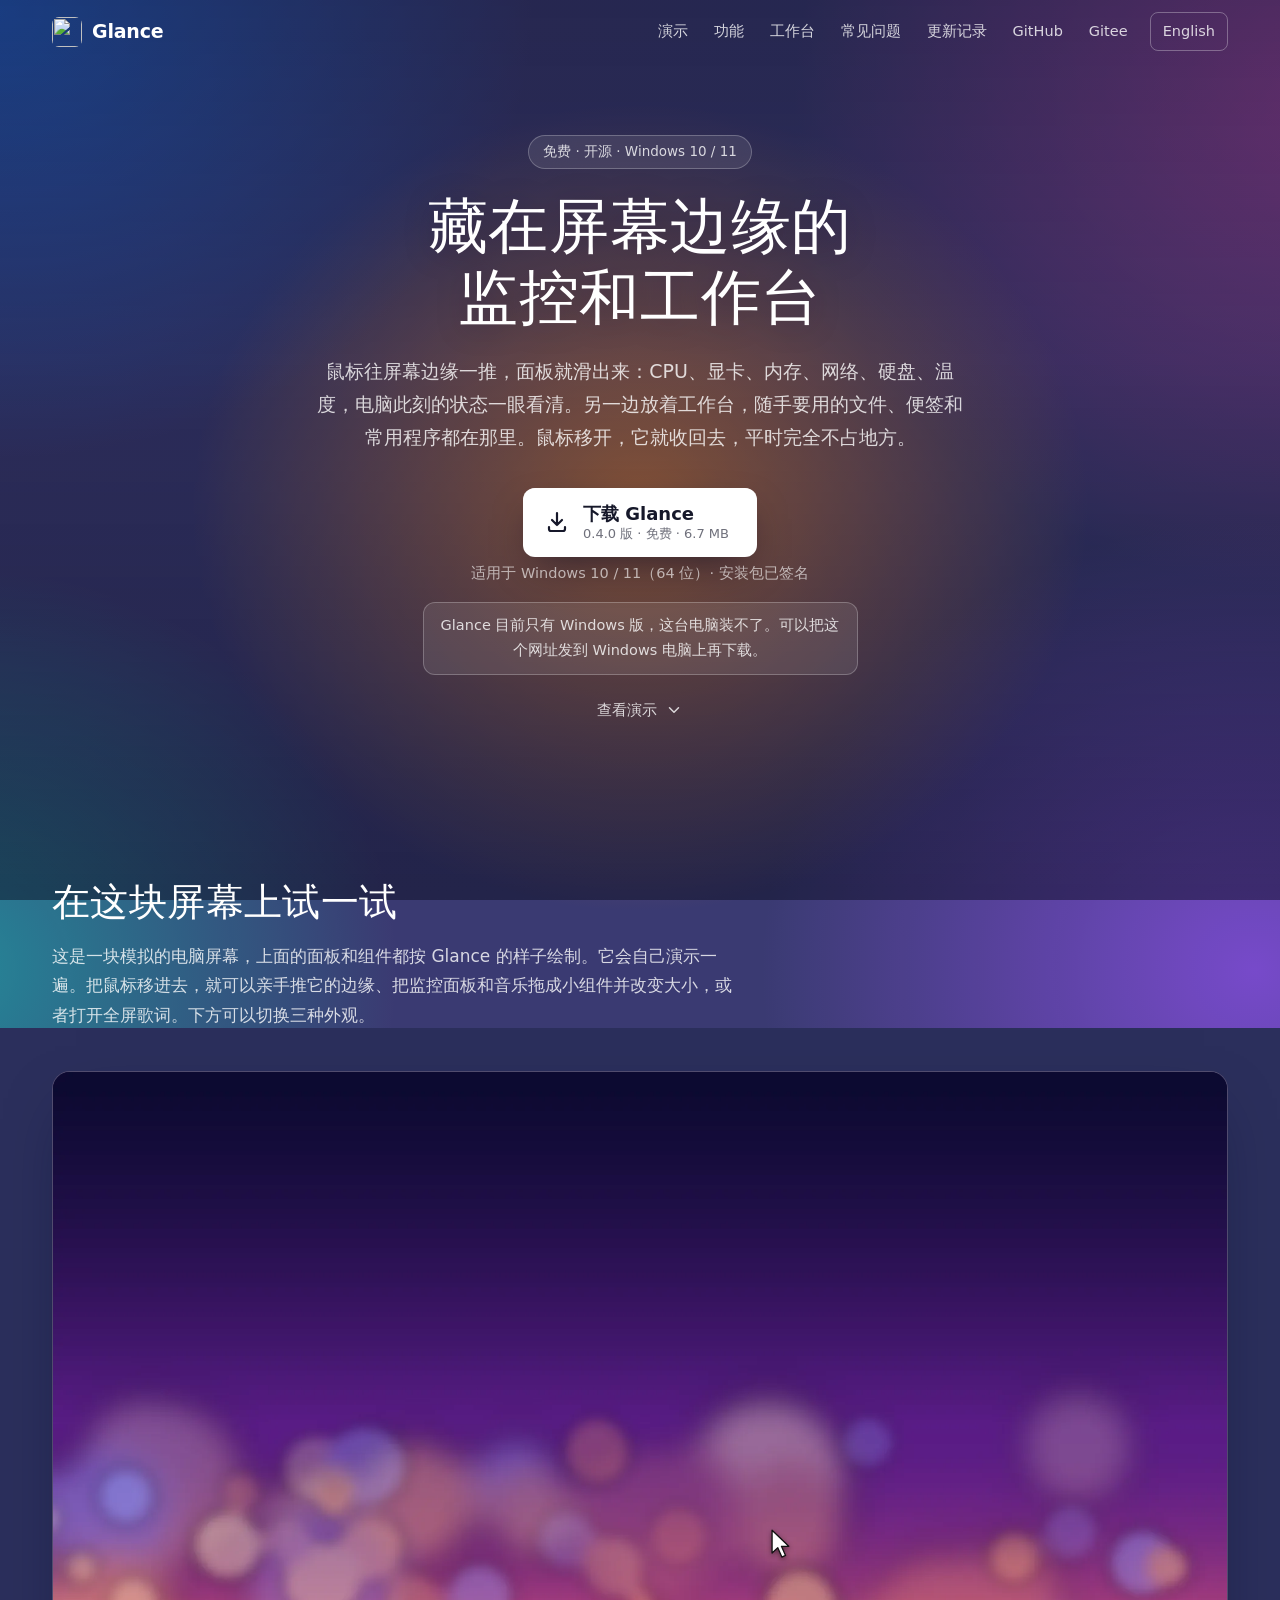
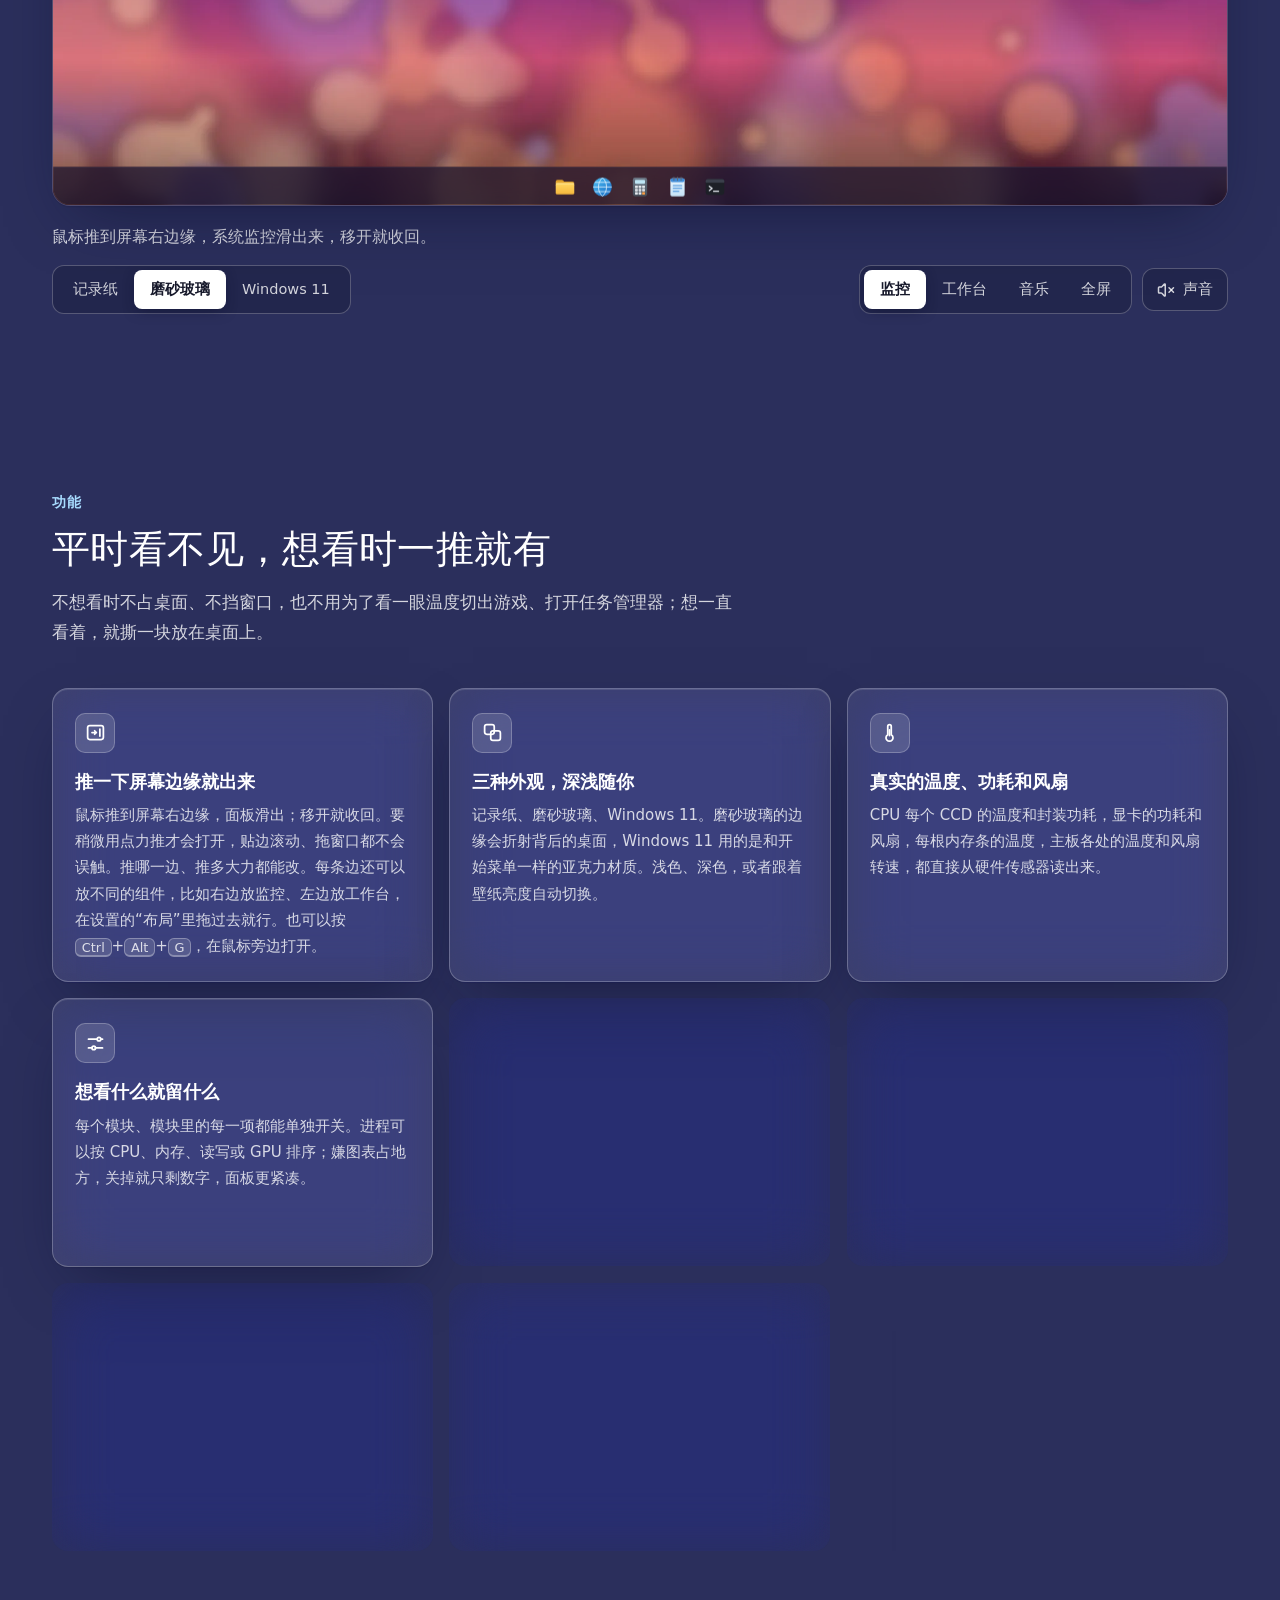
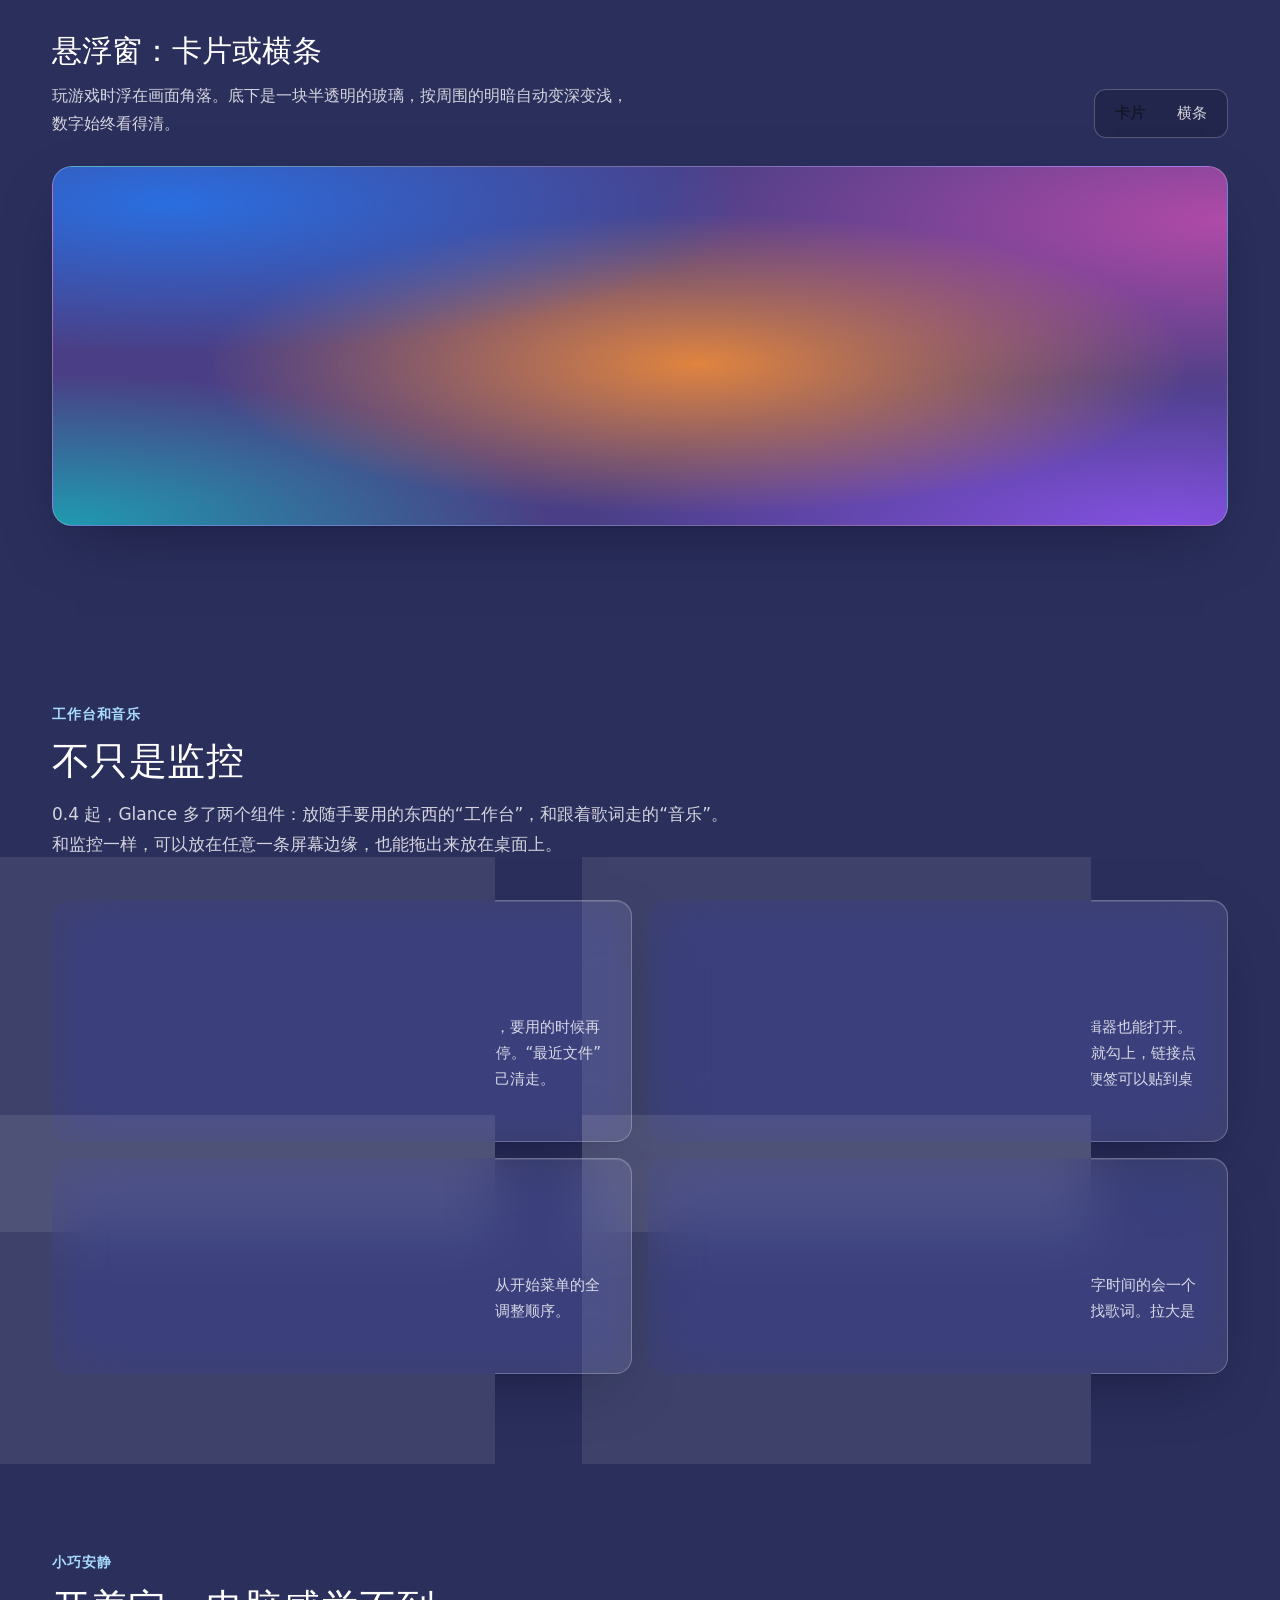
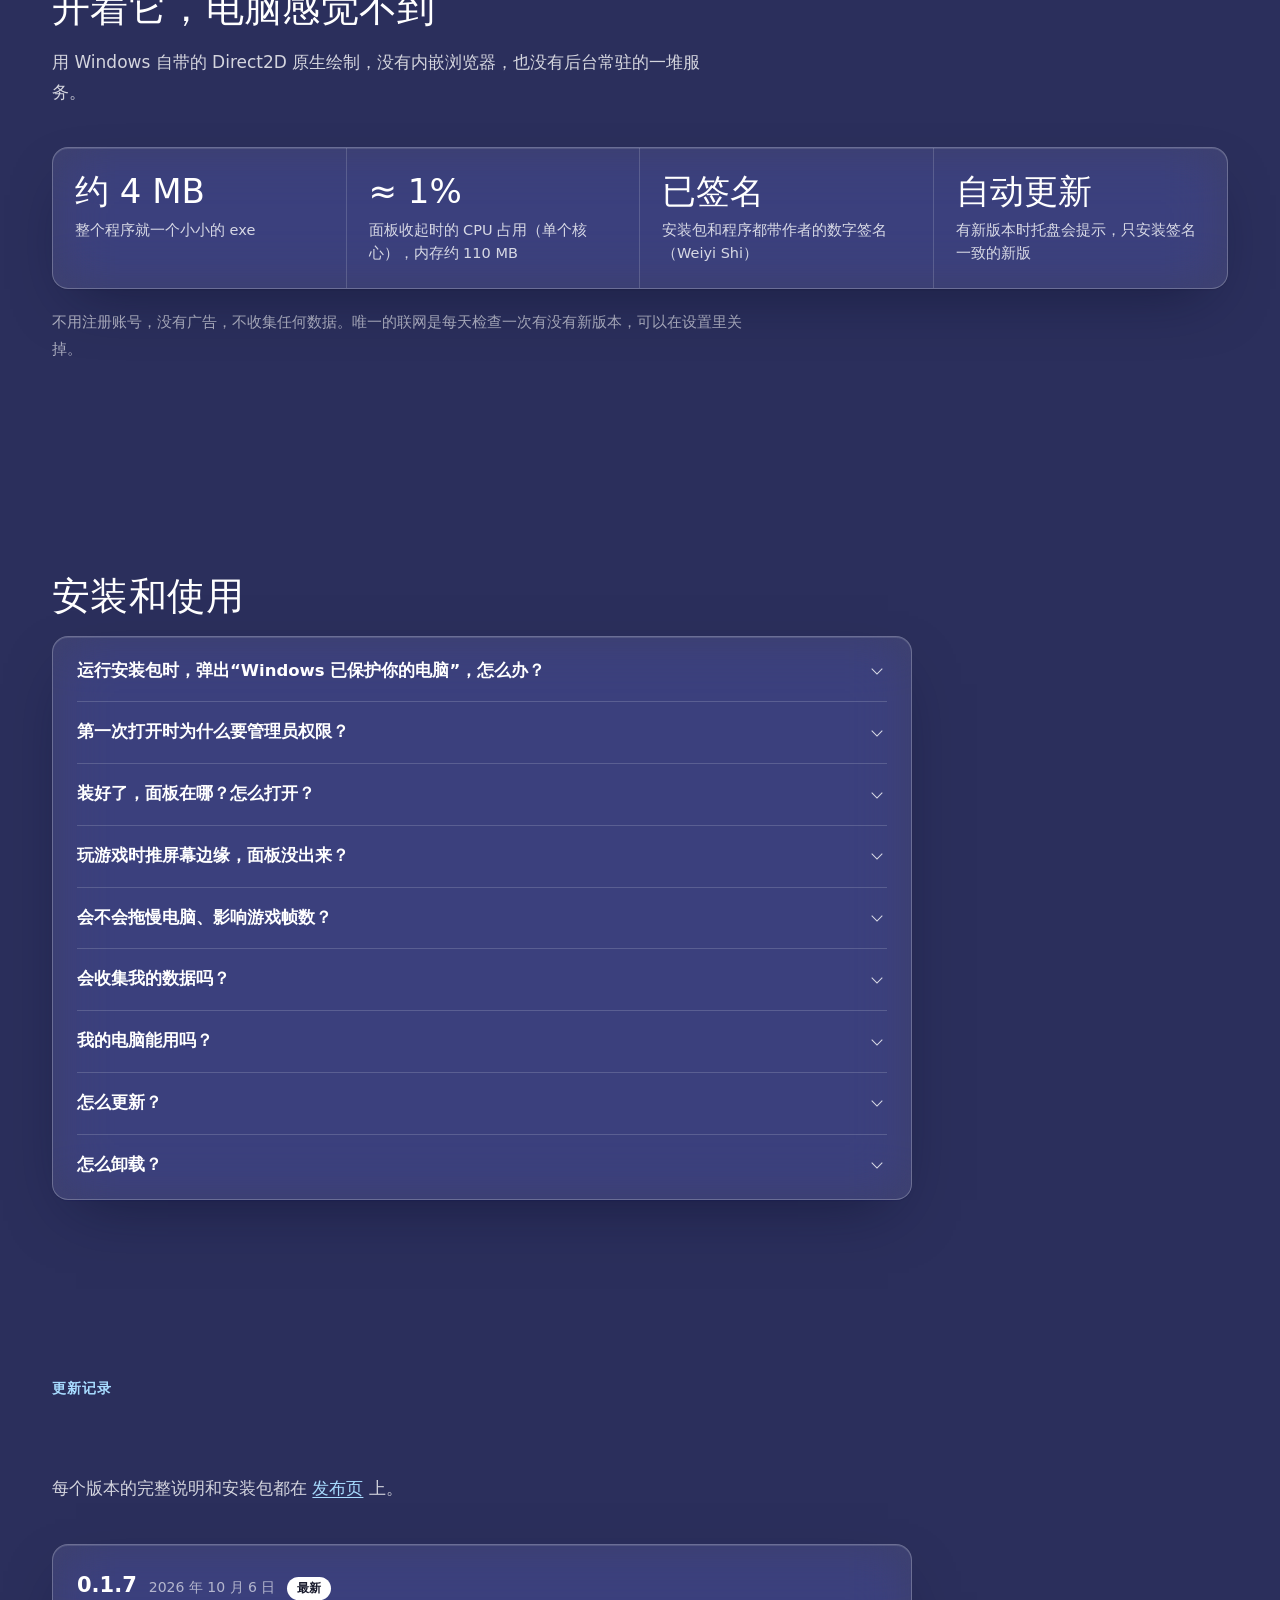
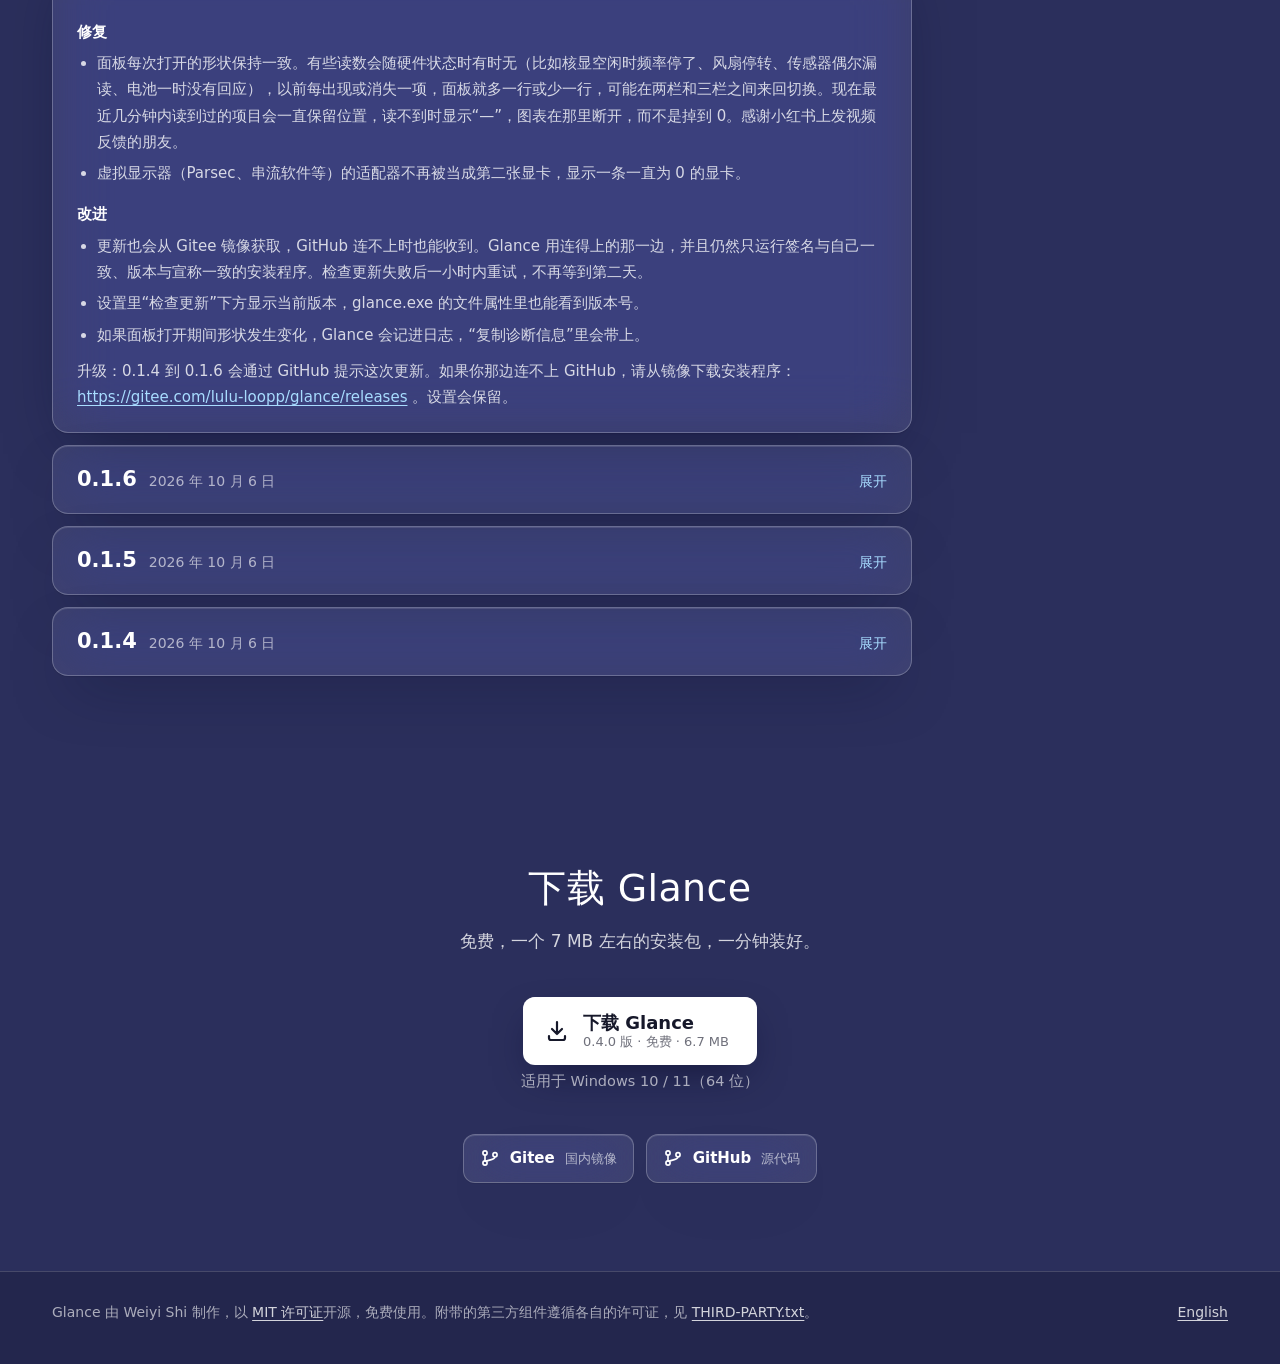
==== commit cefc01a4: "Website: on the desk the monitor panel is pulled off as a widget, drawn in the forms Glance gives it" ====
--- a/website/index.html
+++ b/website/index.html
@@ -16,14 +16,15 @@
 <script src="assets/lang.js?v=1"></script>
 <link rel="stylesheet" href="assets/site.css?v=20">
 <link rel="stylesheet" href="assets/bench.css?v=2">
-<link rel="stylesheet" href="assets/desk.css?v=3">
+<link rel="stylesheet" href="assets/desk.css?v=4">
 <script src="assets/site.js?v=10" defer></script>
-<script src="assets/demo.js?v=10" defer></script>
+<script src="assets/demo.js?v=11" defer></script>
 <script src="assets/overlay.js?v=4" defer></script>
 <script src="assets/bench.js?v=3" defer></script>
-<script src="assets/music.js?v=2" defer></script>
+<script src="assets/music.js?v=3" defer></script>
 <script src="assets/full.js?v=1" defer></script>
-<script src="assets/desk.js?v=3" defer></script>
+<script src="assets/readings.js?v=1" defer></script>
+<script src="assets/desk.js?v=4" defer></script>
 </head>
 <body>
 <a class="skip" href="#main">跳到正文</a>
@@ -77,7 +78,7 @@
     <div class="wrap">
       <p class="eyebrow">演示</p>
       <h2>在这块屏幕上试一试</h2>
-      <p class="sub">这是一块模拟的电脑屏幕，上面的面板和组件都按 Glance 的样子绘制。它会自己演示一遍。把鼠标移进去，就可以亲手推它的边缘、拖动和缩放音乐小组件，或者打开全屏歌词。下方可以切换三种外观。</p>
+      <p class="sub">这是一块模拟的电脑屏幕，上面的面板和组件都按 Glance 的样子绘制。它会自己演示一遍。把鼠标移进去，就可以亲手推它的边缘、把监控面板和音乐拖成小组件并改变大小，或者打开全屏歌词。下方可以切换三种外观。</p>
       <div class="vdesk" data-desk role="region" aria-label="Glance 使用演示">
         <div class="screen">
           <div class="taskbar"></div>
--- a/website/assets/desk.css
+++ b/website/assets/desk.css
@@ -29,6 +29,21 @@
 .vdesk .mw { position: absolute; left: 0; top: 0; pointer-events: none; }
 .vdesk .mw canvas { display: block; width: 100%; height: 100%; }
 .vdesk .mw[hidden] { display: none; }
+
+/* Where a widget let go would stick, as Glance draws it (widget.rs `paint_hint`): in each look a pane of its own,
+   firmer once letting go would stick it there. desk.js sets how strong it is as its opacity. Glass: the glass's
+   colour under its rim. Windows 11: the accent's wash under a hairline, as Windows' own snap preview. Chart paper: a
+   pencilled outline on the paper's colour, dashed until firm. A music widget: its own ground's colour, its corners. */
+.vdesk .hint { position: absolute; left: 0; top: 0; pointer-events: none; visibility: hidden; box-sizing: border-box;
+  border-radius: 24px; background: rgba(20, 20, 26, 0.32); border: 1px solid rgba(255, 255, 255, 0.2); }
+.vdesk .hint.on { visibility: visible; }
+.vdesk .hint.firm { background: rgba(20, 20, 26, 0.6); }
+[data-look="win11"] .vdesk .hint { border-radius: 8px; background: rgba(153, 235, 255, 0.14); border-color: rgba(153, 235, 255, 0.45); }
+[data-look="win11"] .vdesk .hint.firm { background: rgba(153, 235, 255, 0.26); border-color: #99ebff; }
+[data-look="paper"] .vdesk .hint { border-radius: 16px; background: rgba(20, 35, 31, 0.45); border: 1.5px dashed #6b7b73; }
+[data-look="paper"] .vdesk .hint.firm { background: rgba(20, 35, 31, 0.75); border-style: solid; border-color: #a1b0a8; }
+.vdesk .hint.own, [data-look] .vdesk .hint.own { border-radius: 14px; border: 1px solid rgba(255, 255, 255, 0.18); background: rgba(var(--ground), 0.5); }
+.vdesk .hint.own.firm, [data-look] .vdesk .hint.own.firm { border-color: rgba(255, 255, 255, 0.3); background: rgba(var(--ground), 0.85); }
 
 /* The full screen, over everything, the taskbar too. */
 .vdesk .full { position: absolute; inset: 0; opacity: 0; visibility: hidden; }
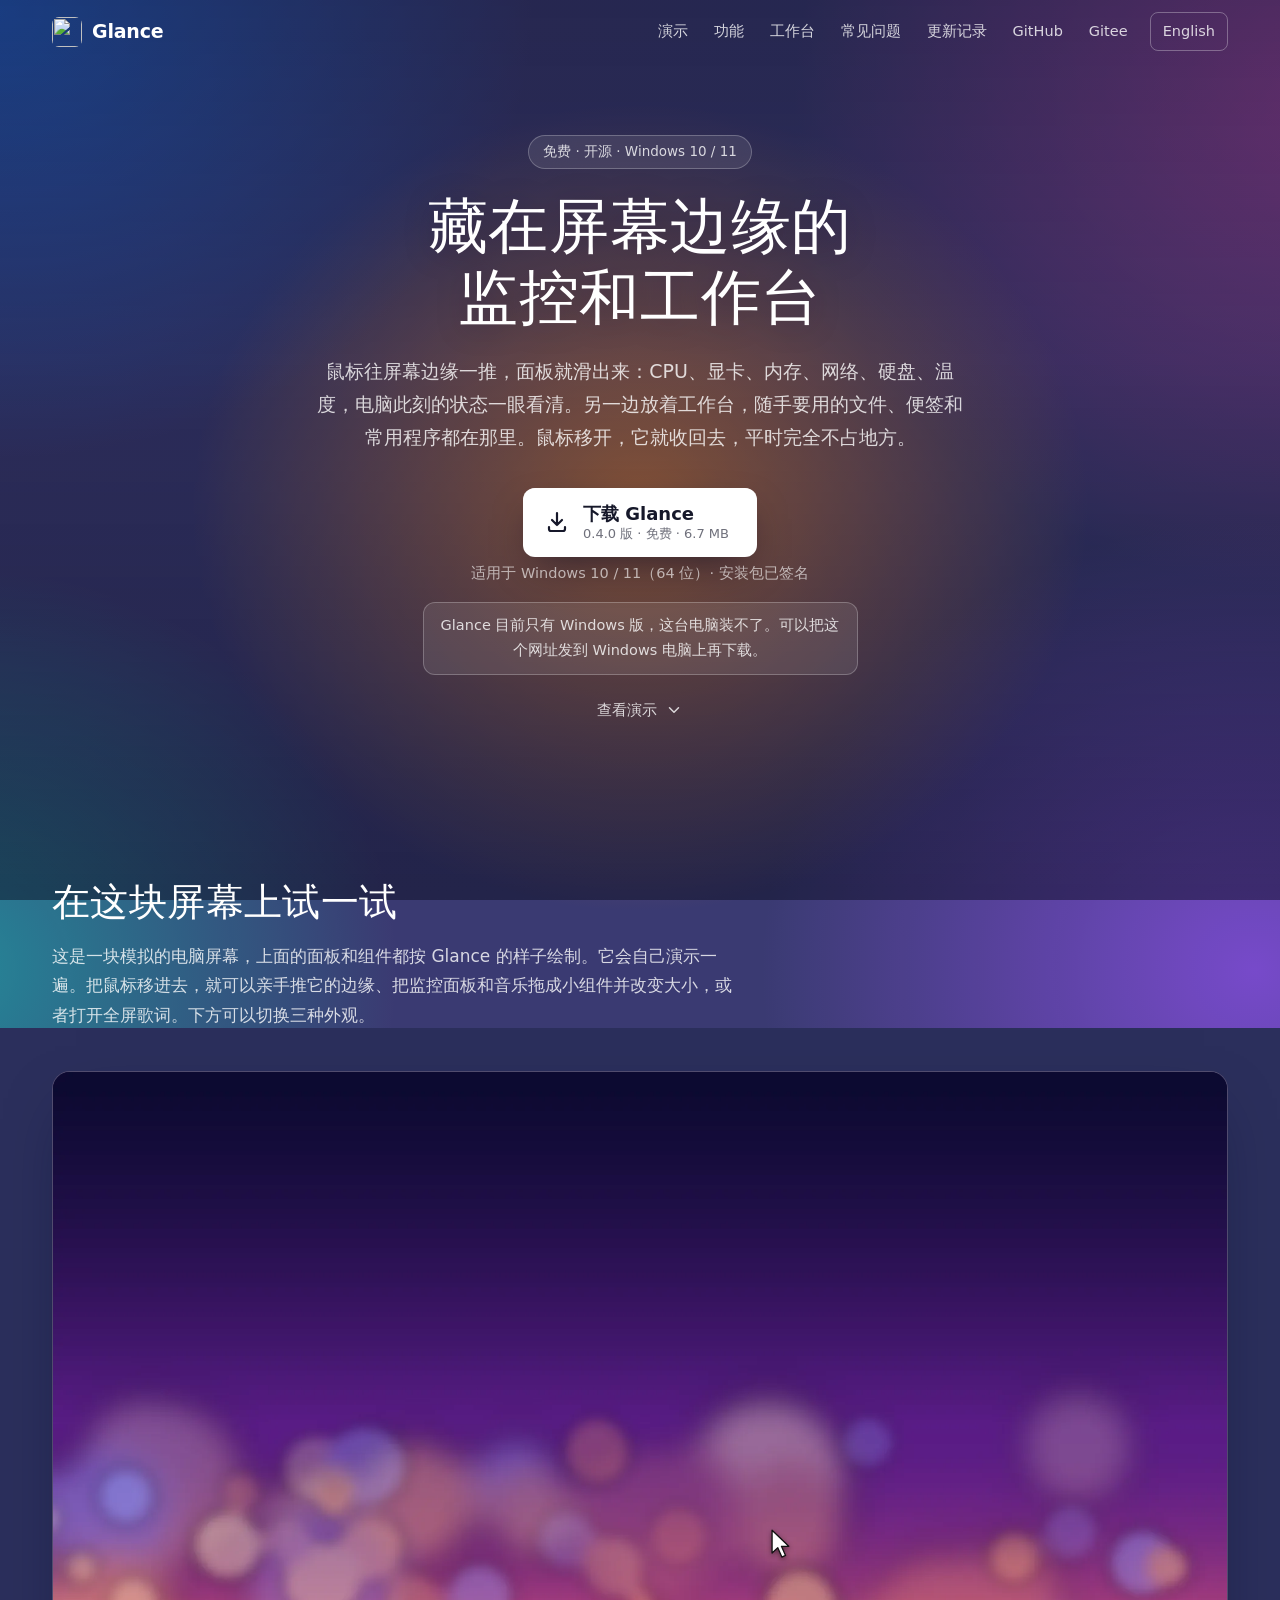
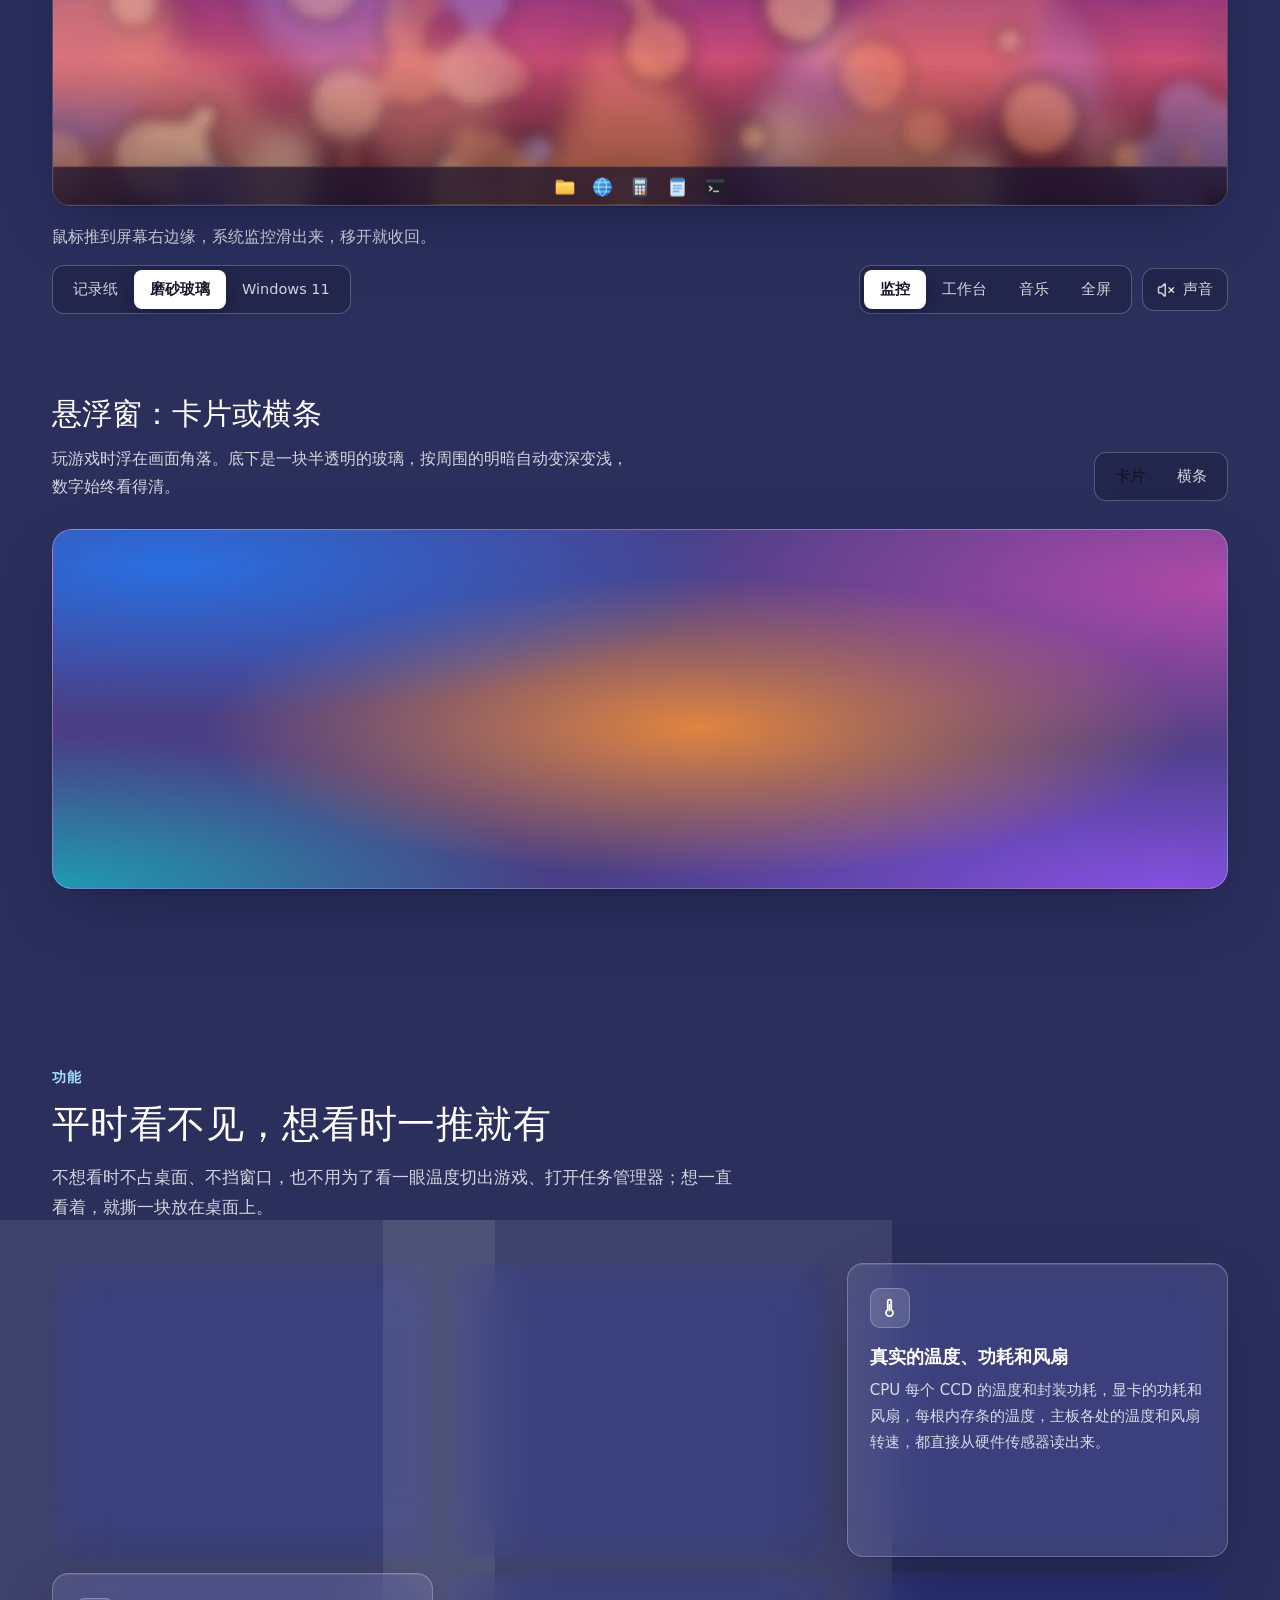
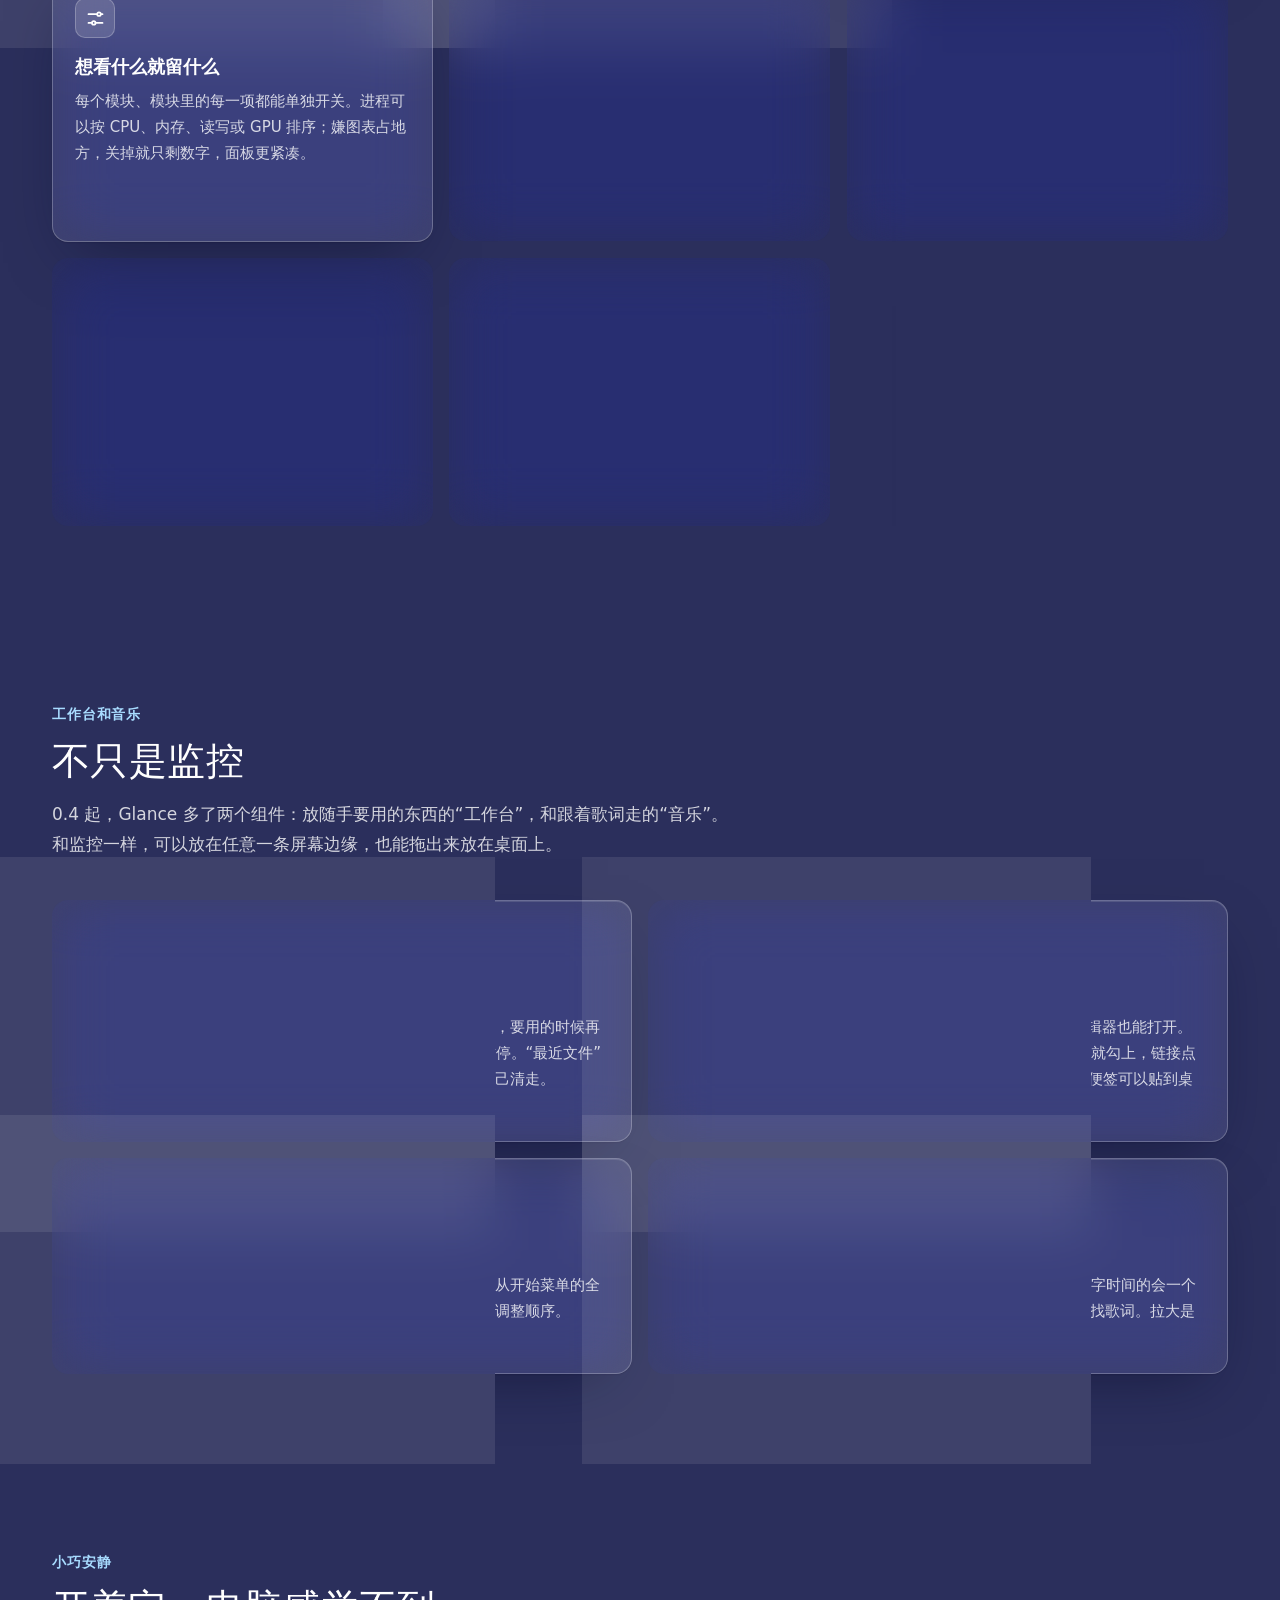
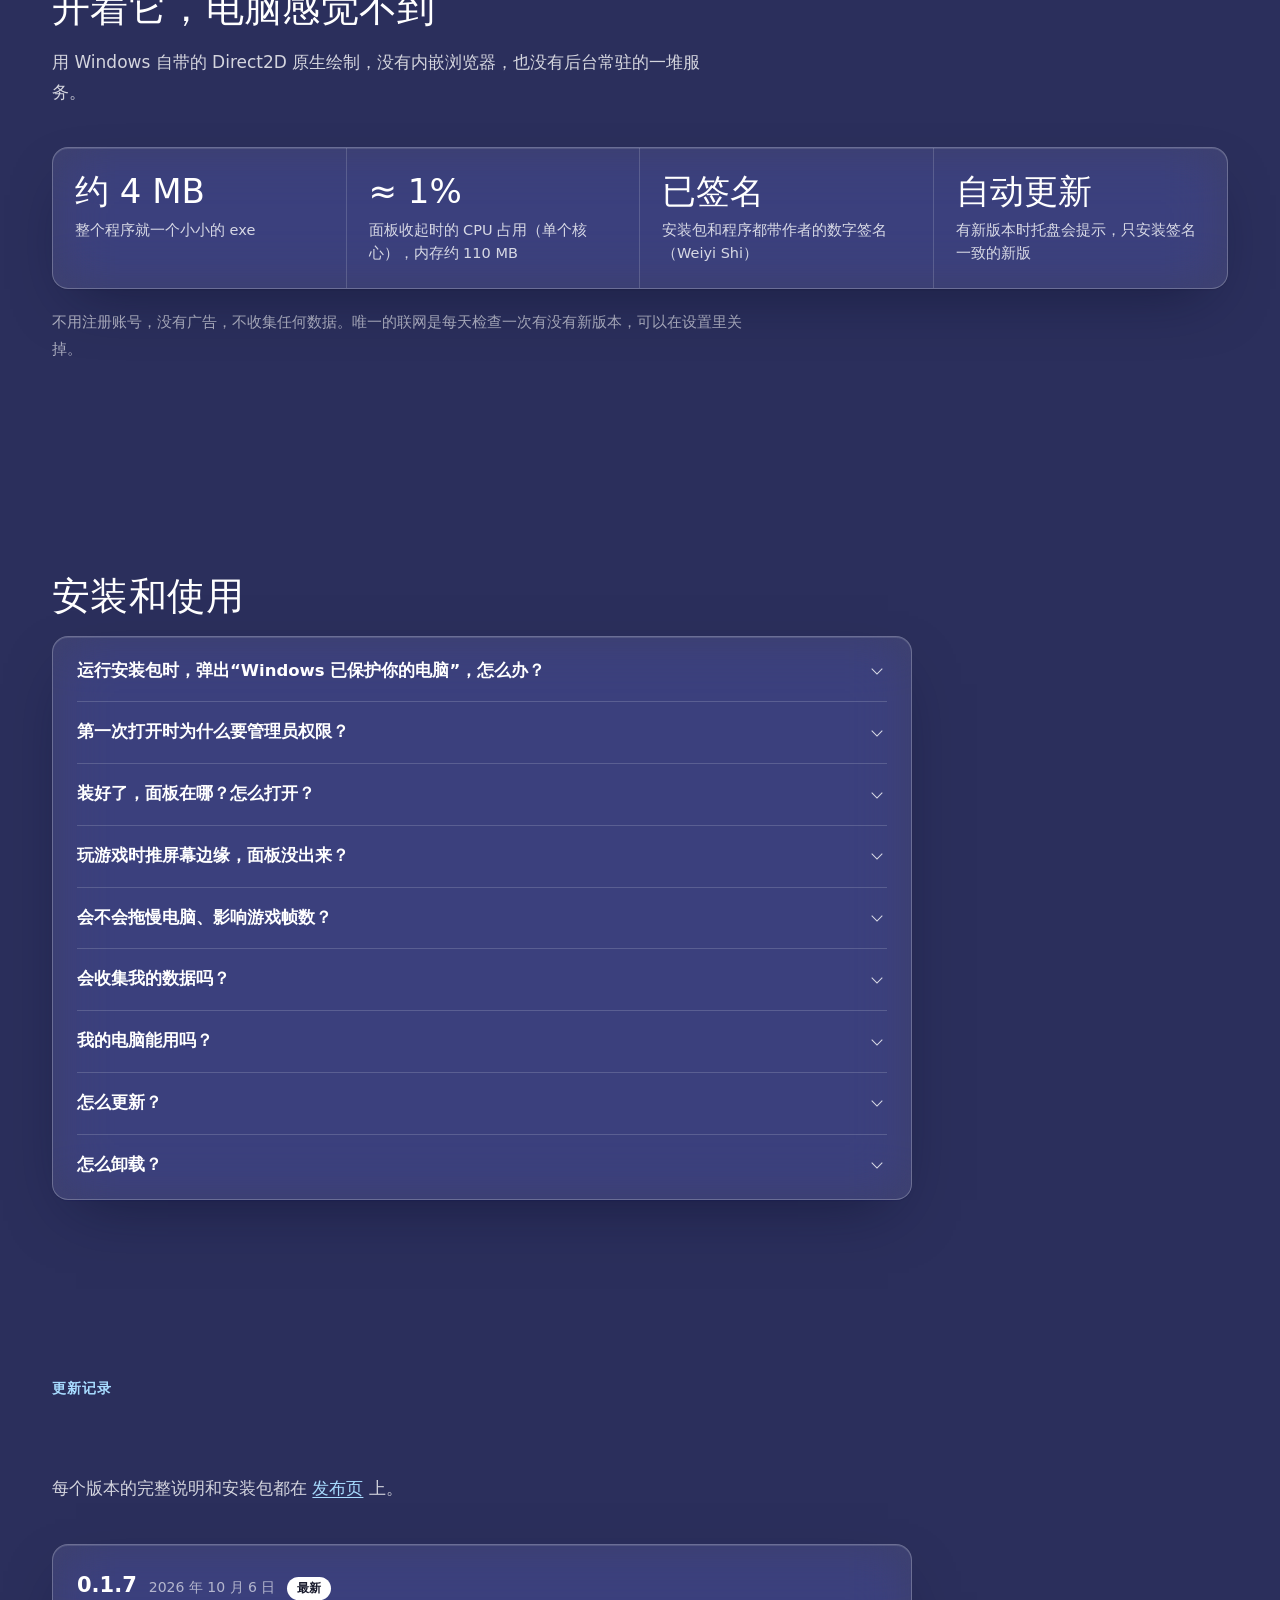
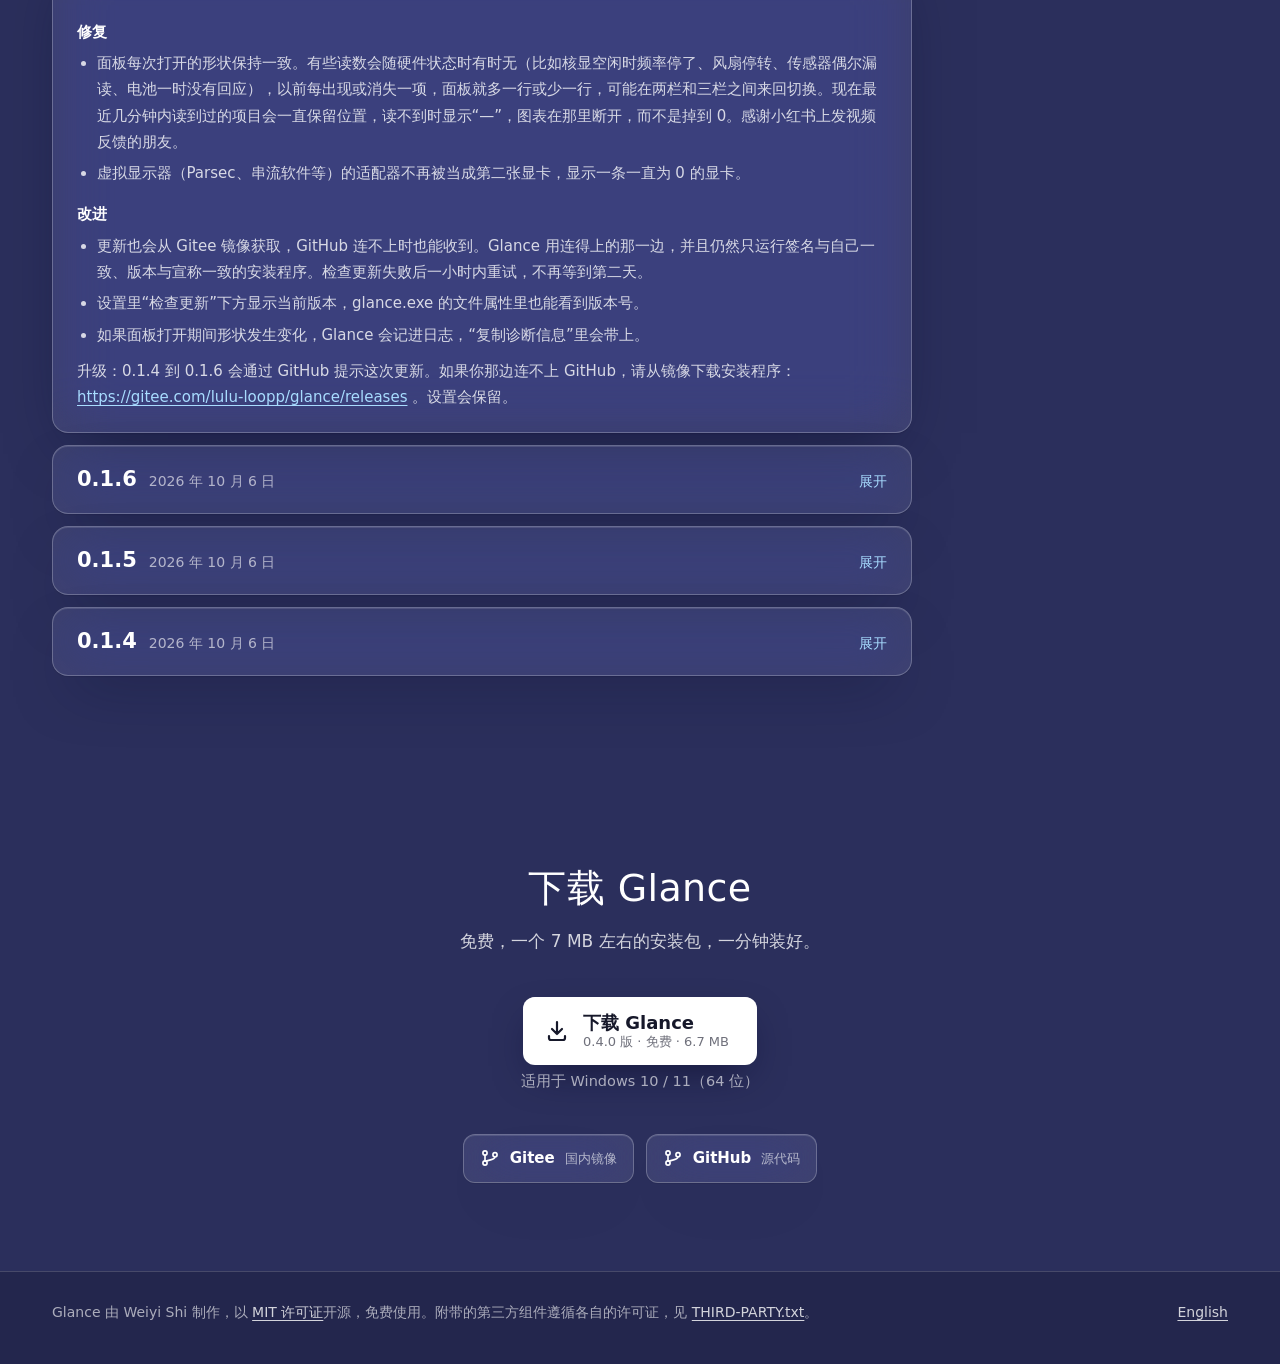
==== commit dadf6fd6: "Website: the overlay's card and strip come right under the desk, before the features" ====
--- a/website/index.html
+++ b/website/index.html
@@ -98,57 +98,6 @@
           <button class="desk-sound" type="button" aria-pressed="false" data-sound><svg class="off" viewBox="0 0 24 24" fill="none" stroke="currentColor" stroke-width="2" stroke-linecap="round" stroke-linejoin="round" aria-hidden="true"><path d="M11 4.702a.705.705 0 0 0-1.203-.498L6.413 7.587A1.4 1.4 0 0 1 5.416 8H3a1 1 0 0 0-1 1v6a1 1 0 0 0 1 1h2.416a1.4 1.4 0 0 1 .997.413l3.383 3.384A.705.705 0 0 0 11 19.298z"/><line x1="22" x2="16" y1="9" y2="15"/><line x1="16" x2="22" y1="9" y2="15"/></svg><svg class="on" viewBox="0 0 24 24" fill="none" stroke="currentColor" stroke-width="2" stroke-linecap="round" stroke-linejoin="round" aria-hidden="true"><path d="M11 4.702a.705.705 0 0 0-1.203-.498L6.413 7.587A1.4 1.4 0 0 1 5.416 8H3a1 1 0 0 0-1 1v6a1 1 0 0 0 1 1h2.416a1.4 1.4 0 0 1 .997.413l3.383 3.384A.705.705 0 0 0 11 19.298z"/><path d="M16 9a5 5 0 0 1 0 6"/><path d="M19.364 18.364a9 9 0 0 0 0-12.728"/></svg><span>声音</span></button>
         </div>
       </div>
-    </div>
-  </section>
-
-  <section id="features">
-    <div class="wrap">
-      <p class="eyebrow">功能</p>
-      <h2>平时看不见，想看时一推就有</h2>
-      <p class="sub">不想看时不占桌面、不挡窗口，也不用为了看一眼温度切出游戏、打开任务管理器；想一直看着，就撕一块放在桌面上。</p>
-
-      <ul class="features">
-        <li class="feature">
-          <div class="ic"><svg viewBox="0 0 24 24" fill="none" stroke="currentColor" stroke-width="2" stroke-linecap="round" stroke-linejoin="round" aria-hidden="true"><rect x="3" y="4" width="18" height="16" rx="2.5"/><path d="M17 8v8"/><path d="M8 12h5m0 0-2-2m2 2-2 2"/></svg></div>
-          <h3>推一下屏幕边缘就出来</h3>
-          <p>鼠标推到屏幕右边缘，面板滑出；移开就收回。要稍微用点力推才会打开，贴边滚动、拖窗口都不会误触。推哪一边、推多大力都能改。每条边还可以放不同的组件，比如右边放监控、左边放工作台，在设置的“布局”里拖过去就行。也可以按 <kbd>Ctrl</kbd>+<kbd>Alt</kbd>+<kbd>G</kbd>，在鼠标旁边打开。</p>
-        </li>
-        <li class="feature">
-          <div class="ic"><svg viewBox="0 0 24 24" fill="none" stroke="currentColor" stroke-width="2" stroke-linecap="round" stroke-linejoin="round" aria-hidden="true"><rect x="3" y="3" width="11" height="11" rx="2.5"/><rect x="10" y="10" width="11" height="11" rx="2.5"/></svg></div>
-          <h3>三种外观，深浅随你</h3>
-          <p>记录纸、磨砂玻璃、Windows 11。磨砂玻璃的边缘会折射背后的桌面，Windows 11 用的是和开始菜单一样的亚克力材质。浅色、深色，或者跟着壁纸亮度自动切换。</p>
-        </li>
-        <li class="feature">
-          <div class="ic"><svg viewBox="0 0 24 24" fill="none" stroke="currentColor" stroke-width="2" stroke-linecap="round" stroke-linejoin="round" aria-hidden="true"><path d="M10 14.5V5a2 2 0 1 1 4 0v9.5a4 4 0 1 1-4 0Z"/><path d="M12 15.5V9"/></svg></div>
-          <h3>真实的温度、功耗和风扇</h3>
-          <p>CPU 每个 CCD 的温度和封装功耗，显卡的功耗和风扇，每根内存条的温度，主板各处的温度和风扇转速，都直接从硬件传感器读出来。</p>
-        </li>
-        <li class="feature">
-          <div class="ic"><svg viewBox="0 0 24 24" fill="none" stroke="currentColor" stroke-width="2" stroke-linecap="round" stroke-linejoin="round" aria-hidden="true"><path d="M4 7h10M18 7h2M4 17h4M12 17h8"/><circle cx="16" cy="7" r="2"/><circle cx="10" cy="17" r="2"/></svg></div>
-          <h3>想看什么就留什么</h3>
-          <p>每个模块、模块里的每一项都能单独开关。进程可以按 CPU、内存、读写或 GPU 排序；嫌图表占地方，关掉就只剩数字，面板更紧凑。</p>
-        </li>
-        <li class="feature">
-          <div class="ic"><svg viewBox="0 0 24 24" fill="none" stroke="currentColor" stroke-width="2" stroke-linecap="round" stroke-linejoin="round" aria-hidden="true"><rect x="2" y="7" width="20" height="11" rx="5.5"/><path d="M7 11v3M5.5 12.5h3"/><circle cx="15.5" cy="12" r="1"/><circle cx="18" cy="14" r="1"/></svg></div>
-          <h3>玩游戏时，看得到帧率</h3>
-          <p>全屏游戏运行时，面板最上面自动多出"游戏"一栏：帧率、1% low、帧时间图，游戏自己占的 CPU、GPU 和显存，显卡有没有撞上功耗墙。帧率来自 Windows 自带的事件跟踪，不注入、不碰游戏进程。</p>
-        </li>
-        <li class="feature">
-          <div class="ic"><svg viewBox="0 0 24 24" fill="none" stroke="currentColor" stroke-width="2" stroke-linecap="round" stroke-linejoin="round" aria-hidden="true"><rect x="3" y="4" width="18" height="16" rx="2.5"/><rect x="6" y="7" width="7" height="5" rx="1"/></svg></div>
-          <h3>悬浮窗，常驻在角落</h3>
-          <p>几项读数浮在屏幕上，一直显示，或者只在玩游戏时出现。卡片或横条两种布局，放在一块半透明的玻璃上，按背后画面的明暗自动变深变浅，字始终看得清。拖到哪放在哪，拖边角改大小，显示什么、按什么顺序由你定。</p>
-        </li>
-        <li class="feature">
-          <div class="ic"><svg viewBox="0 0 24 24" fill="none" stroke="currentColor" stroke-width="2" stroke-linecap="round" stroke-linejoin="round" aria-hidden="true"><path d="M21 4v16"/><rect x="11" y="4" width="7" height="16" rx="2"/><rect x="2" y="9" width="7" height="6" rx="1.5"/></svg></div>
-          <h3>撕一块放在桌面上</h3>
-          <p>把面板从屏幕边缘拖开，它就变成留在桌面上的小组件。拖边角改大小，内容跟着空间重新排版，各种形态之间平滑过渡。拖到屏幕边上会提示停靠位置，松手就贴上去；甩出屏幕就收起。重启后还在原处。</p>
-        </li>
-        <li class="feature">
-          <div class="ic"><svg viewBox="0 0 24 24" fill="none" stroke="currentColor" stroke-width="2" stroke-linecap="round" stroke-linejoin="round" aria-hidden="true"><rect x="7" y="2.5" width="10" height="19" rx="2.5"/><path d="M11 18.5h2"/></svg></div>
-          <h3>躺下之后，用手机关屏关灯</h3>
-          <p>手机上装一个小 APP，扫码配对，就能给电脑关屏幕、关机箱灯、调音量和亮度、切歌，顺便看一眼温度；“夜间模式”一键全关，电脑继续下载。只在你家的局域网里工作，不经过任何服务器。<a href="app/">下载手机 APP</a></p>
-        </li>
-      </ul>
 
       <div class="looks">
         <div class="looks-text">
@@ -163,7 +112,57 @@
         </div>
         <div class="stage scene" data-overlay-stage></div>
       </div>
-
+    </div>
+  </section>
+
+  <section id="features">
+    <div class="wrap">
+      <p class="eyebrow">功能</p>
+      <h2>平时看不见，想看时一推就有</h2>
+      <p class="sub">不想看时不占桌面、不挡窗口，也不用为了看一眼温度切出游戏、打开任务管理器；想一直看着，就撕一块放在桌面上。</p>
+
+      <ul class="features">
+        <li class="feature">
+          <div class="ic"><svg viewBox="0 0 24 24" fill="none" stroke="currentColor" stroke-width="2" stroke-linecap="round" stroke-linejoin="round" aria-hidden="true"><rect x="3" y="4" width="18" height="16" rx="2.5"/><path d="M17 8v8"/><path d="M8 12h5m0 0-2-2m2 2-2 2"/></svg></div>
+          <h3>推一下屏幕边缘就出来</h3>
+          <p>鼠标推到屏幕右边缘，面板滑出；移开就收回。要稍微用点力推才会打开，贴边滚动、拖窗口都不会误触。推哪一边、推多大力都能改。每条边还可以放不同的组件，比如右边放监控、左边放工作台，在设置的“布局”里拖过去就行。也可以按 <kbd>Ctrl</kbd>+<kbd>Alt</kbd>+<kbd>G</kbd>，在鼠标旁边打开。</p>
+        </li>
+        <li class="feature">
+          <div class="ic"><svg viewBox="0 0 24 24" fill="none" stroke="currentColor" stroke-width="2" stroke-linecap="round" stroke-linejoin="round" aria-hidden="true"><rect x="3" y="3" width="11" height="11" rx="2.5"/><rect x="10" y="10" width="11" height="11" rx="2.5"/></svg></div>
+          <h3>三种外观，深浅随你</h3>
+          <p>记录纸、磨砂玻璃、Windows 11。磨砂玻璃的边缘会折射背后的桌面，Windows 11 用的是和开始菜单一样的亚克力材质。浅色、深色，或者跟着壁纸亮度自动切换。</p>
+        </li>
+        <li class="feature">
+          <div class="ic"><svg viewBox="0 0 24 24" fill="none" stroke="currentColor" stroke-width="2" stroke-linecap="round" stroke-linejoin="round" aria-hidden="true"><path d="M10 14.5V5a2 2 0 1 1 4 0v9.5a4 4 0 1 1-4 0Z"/><path d="M12 15.5V9"/></svg></div>
+          <h3>真实的温度、功耗和风扇</h3>
+          <p>CPU 每个 CCD 的温度和封装功耗，显卡的功耗和风扇，每根内存条的温度，主板各处的温度和风扇转速，都直接从硬件传感器读出来。</p>
+        </li>
+        <li class="feature">
+          <div class="ic"><svg viewBox="0 0 24 24" fill="none" stroke="currentColor" stroke-width="2" stroke-linecap="round" stroke-linejoin="round" aria-hidden="true"><path d="M4 7h10M18 7h2M4 17h4M12 17h8"/><circle cx="16" cy="7" r="2"/><circle cx="10" cy="17" r="2"/></svg></div>
+          <h3>想看什么就留什么</h3>
+          <p>每个模块、模块里的每一项都能单独开关。进程可以按 CPU、内存、读写或 GPU 排序；嫌图表占地方，关掉就只剩数字，面板更紧凑。</p>
+        </li>
+        <li class="feature">
+          <div class="ic"><svg viewBox="0 0 24 24" fill="none" stroke="currentColor" stroke-width="2" stroke-linecap="round" stroke-linejoin="round" aria-hidden="true"><rect x="2" y="7" width="20" height="11" rx="5.5"/><path d="M7 11v3M5.5 12.5h3"/><circle cx="15.5" cy="12" r="1"/><circle cx="18" cy="14" r="1"/></svg></div>
+          <h3>玩游戏时，看得到帧率</h3>
+          <p>全屏游戏运行时，面板最上面自动多出"游戏"一栏：帧率、1% low、帧时间图，游戏自己占的 CPU、GPU 和显存，显卡有没有撞上功耗墙。帧率来自 Windows 自带的事件跟踪，不注入、不碰游戏进程。</p>
+        </li>
+        <li class="feature">
+          <div class="ic"><svg viewBox="0 0 24 24" fill="none" stroke="currentColor" stroke-width="2" stroke-linecap="round" stroke-linejoin="round" aria-hidden="true"><rect x="3" y="4" width="18" height="16" rx="2.5"/><rect x="6" y="7" width="7" height="5" rx="1"/></svg></div>
+          <h3>悬浮窗，常驻在角落</h3>
+          <p>几项读数浮在屏幕上，一直显示，或者只在玩游戏时出现。卡片或横条两种布局，放在一块半透明的玻璃上，按背后画面的明暗自动变深变浅，字始终看得清。拖到哪放在哪，拖边角改大小，显示什么、按什么顺序由你定。</p>
+        </li>
+        <li class="feature">
+          <div class="ic"><svg viewBox="0 0 24 24" fill="none" stroke="currentColor" stroke-width="2" stroke-linecap="round" stroke-linejoin="round" aria-hidden="true"><path d="M21 4v16"/><rect x="11" y="4" width="7" height="16" rx="2"/><rect x="2" y="9" width="7" height="6" rx="1.5"/></svg></div>
+          <h3>撕一块放在桌面上</h3>
+          <p>把面板从屏幕边缘拖开，它就变成留在桌面上的小组件。拖边角改大小，内容跟着空间重新排版，各种形态之间平滑过渡。拖到屏幕边上会提示停靠位置，松手就贴上去；甩出屏幕就收起。重启后还在原处。</p>
+        </li>
+        <li class="feature">
+          <div class="ic"><svg viewBox="0 0 24 24" fill="none" stroke="currentColor" stroke-width="2" stroke-linecap="round" stroke-linejoin="round" aria-hidden="true"><rect x="7" y="2.5" width="10" height="19" rx="2.5"/><path d="M11 18.5h2"/></svg></div>
+          <h3>躺下之后，用手机关屏关灯</h3>
+          <p>手机上装一个小 APP，扫码配对，就能给电脑关屏幕、关机箱灯、调音量和亮度、切歌，顺便看一眼温度；“夜间模式”一键全关，电脑继续下载。只在你家的局域网里工作，不经过任何服务器。<a href="app/">下载手机 APP</a></p>
+        </li>
+      </ul>
     </div>
   </section>
 
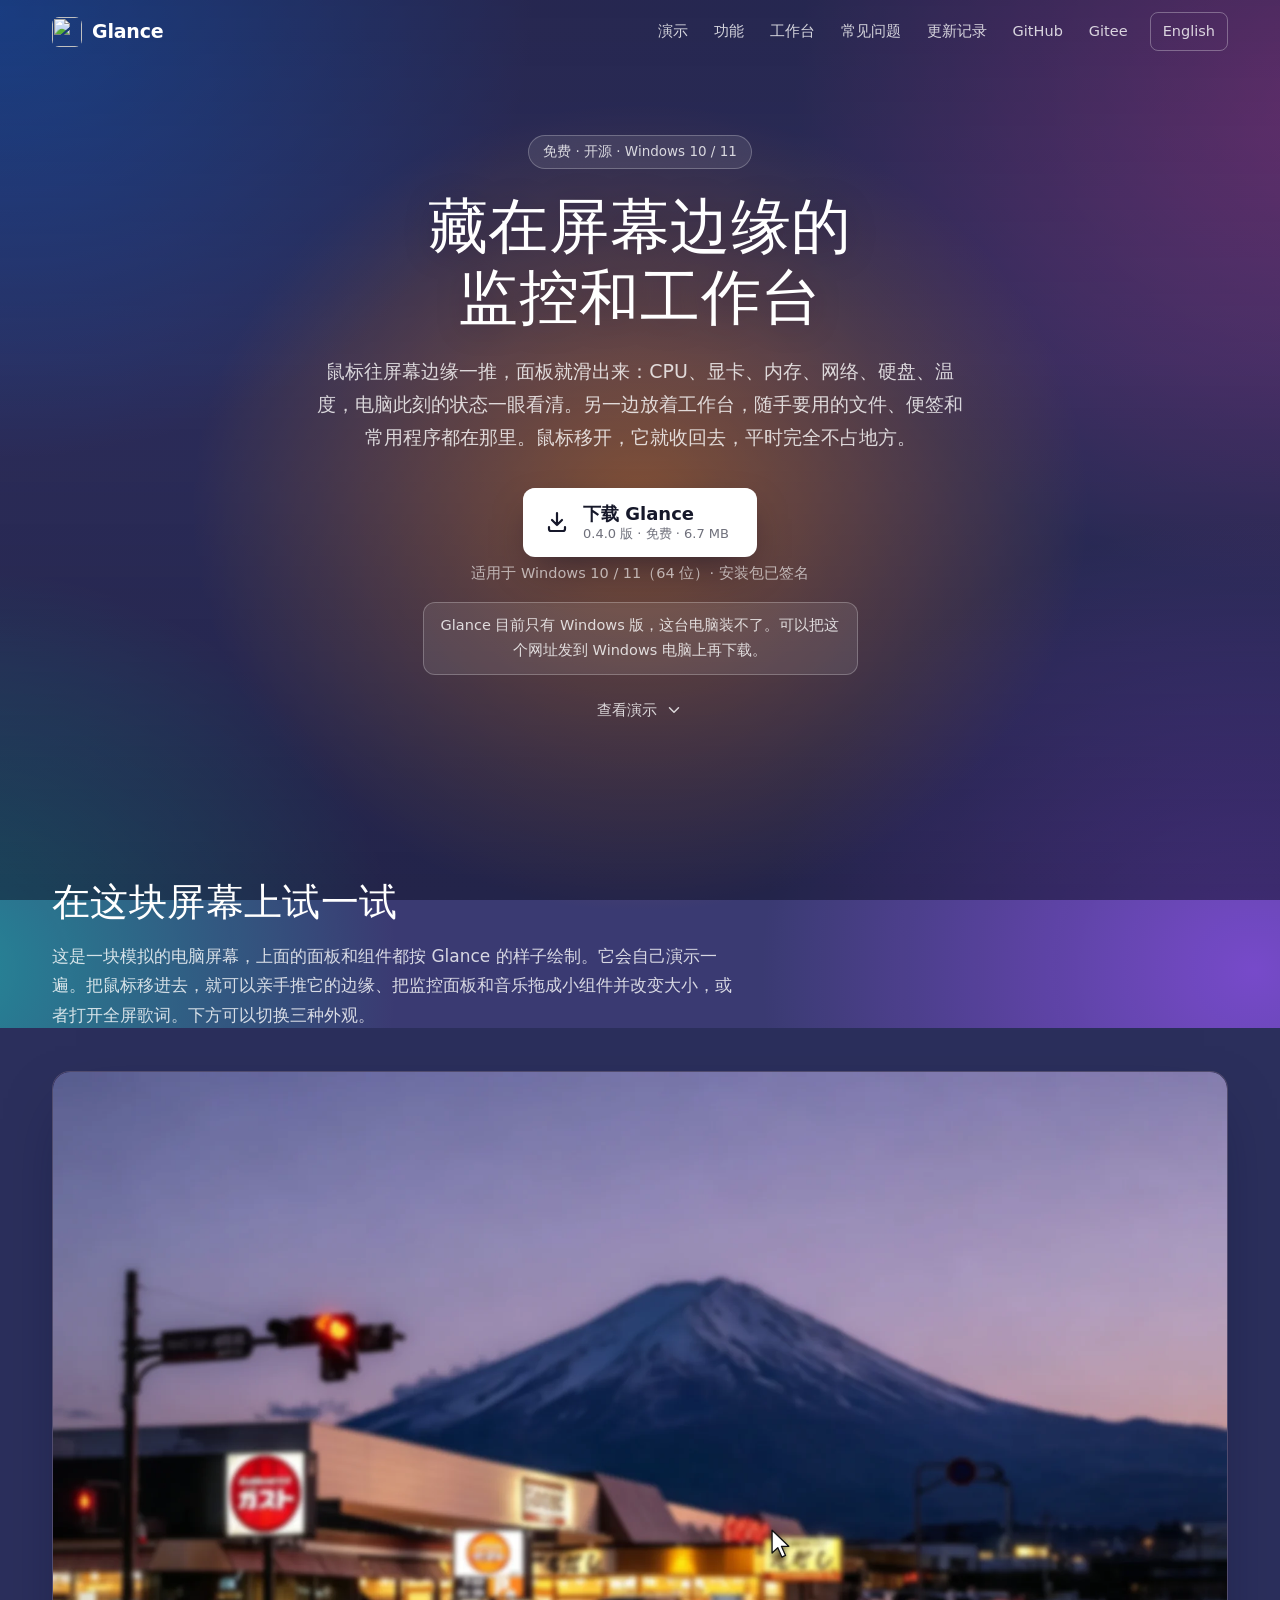
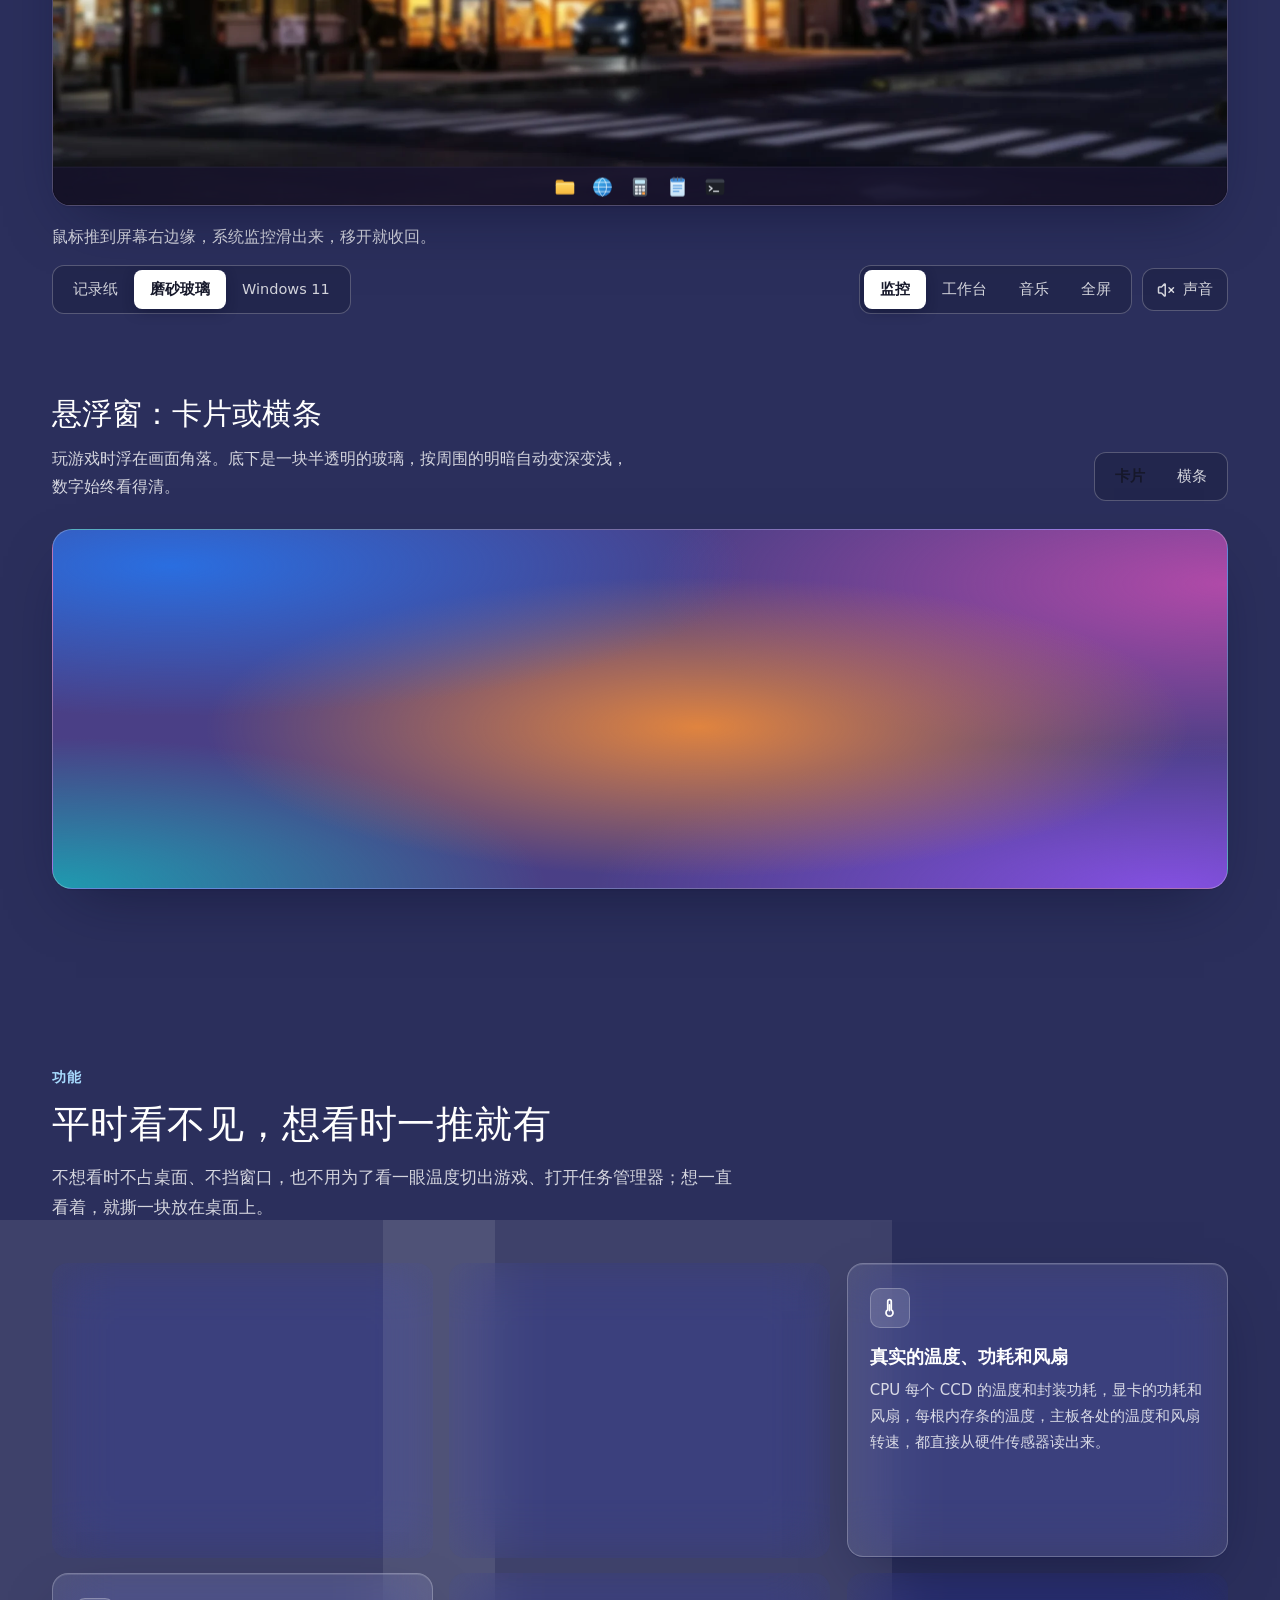
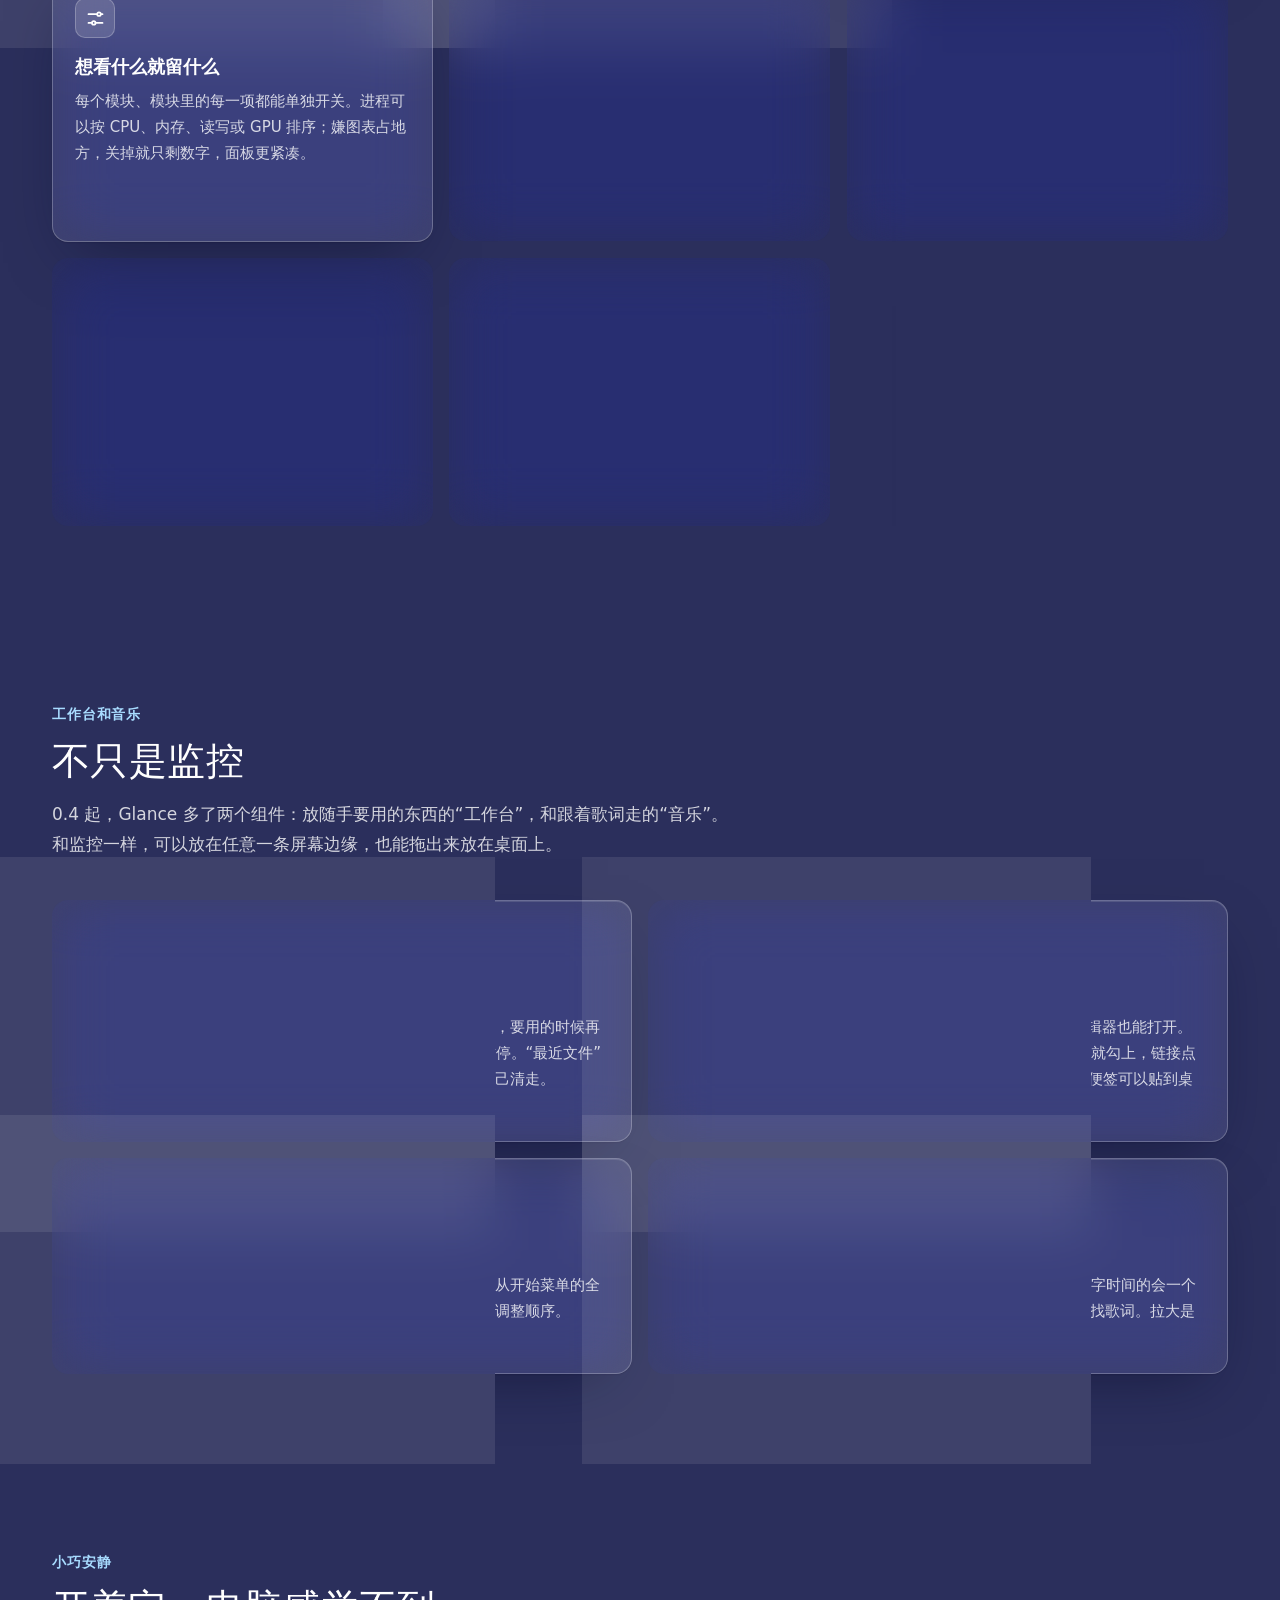
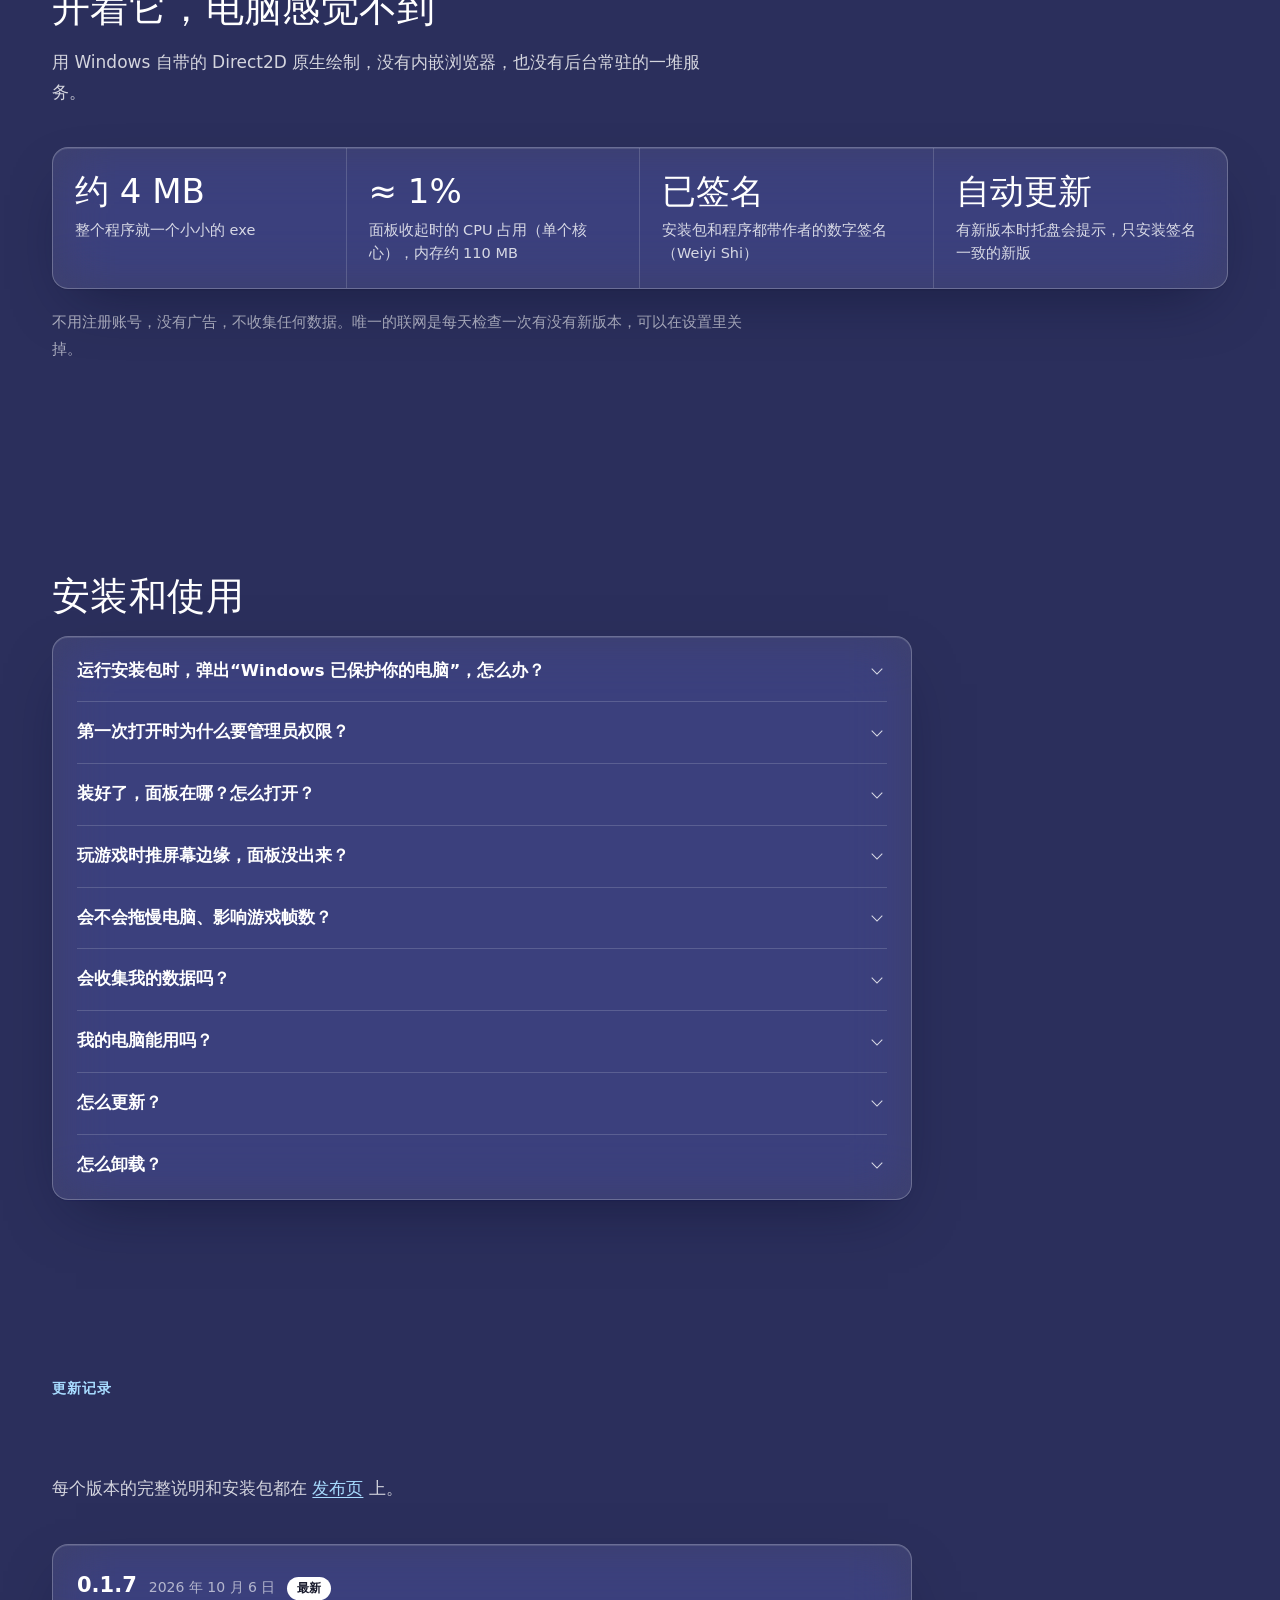
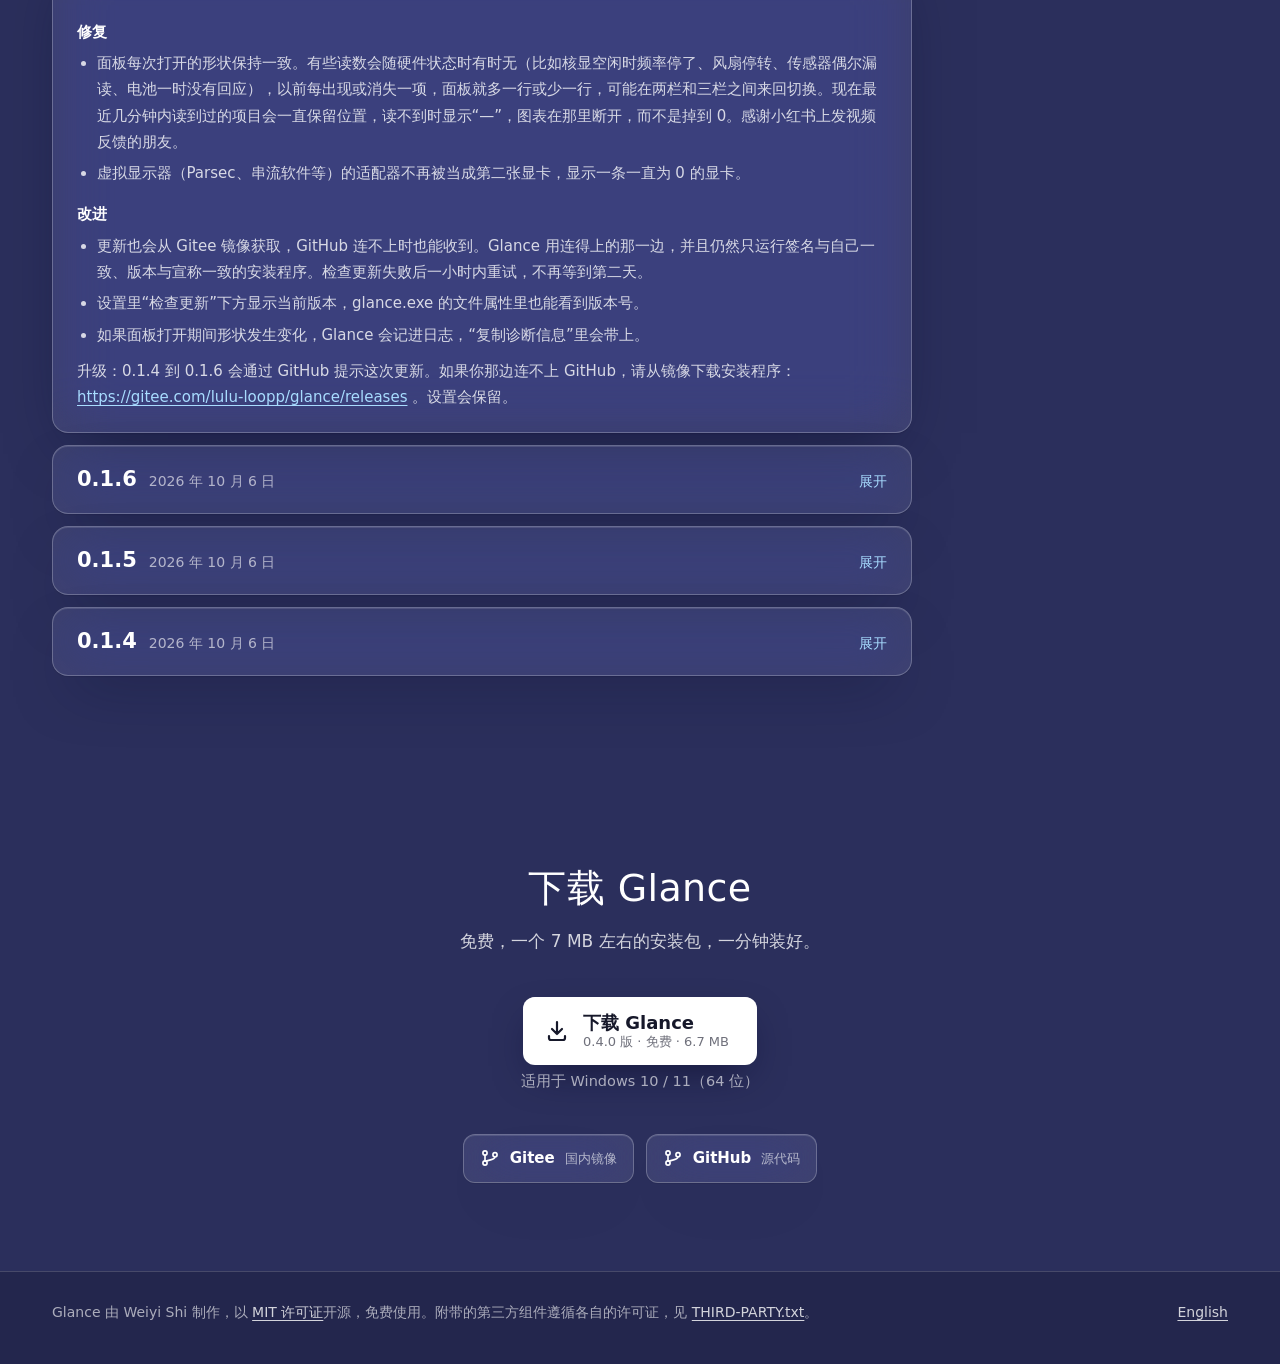
==== commit e4329dfe: "Website: the desk's wallpaper is a dusk street under Mount Fuji, lightly blurred, which the glass an" ====
--- a/website/index.html
+++ b/website/index.html
@@ -16,7 +16,7 @@
 <script src="assets/lang.js?v=1"></script>
 <link rel="stylesheet" href="assets/site.css?v=20">
 <link rel="stylesheet" href="assets/bench.css?v=2">
-<link rel="stylesheet" href="assets/desk.css?v=4">
+<link rel="stylesheet" href="assets/desk.css?v=5">
 <script src="assets/site.js?v=10" defer></script>
 <script src="assets/demo.js?v=11" defer></script>
 <script src="assets/overlay.js?v=4" defer></script>
@@ -24,7 +24,7 @@
 <script src="assets/music.js?v=3" defer></script>
 <script src="assets/full.js?v=1" defer></script>
 <script src="assets/readings.js?v=1" defer></script>
-<script src="assets/desk.js?v=4" defer></script>
+<script src="assets/desk.js?v=5" defer></script>
 </head>
 <body>
 <a class="skip" href="#main">跳到正文</a>
--- a/website/assets/desk.css
+++ b/website/assets/desk.css
@@ -8,7 +8,7 @@
   border: 1px solid var(--glass-edge); background: #1a1440; box-shadow: var(--shadow); touch-action: pan-y;
   -webkit-user-select: none; user-select: none; }
 .vdesk .screen { position: absolute; left: 0; top: 0; width: 1440px; height: 900px; transform-origin: 0 0; overflow: hidden;
-  background: #1a1440 url("img/desk-wall.webp") center / cover no-repeat; }
+  background: #1a1440 url("img/desk-wall.webp?v=2") center / cover no-repeat; }
 .vdesk.live .screen { cursor: default; }
 
 /* The taskbar, as plain as a taskbar is: a few programs in its middle. */
